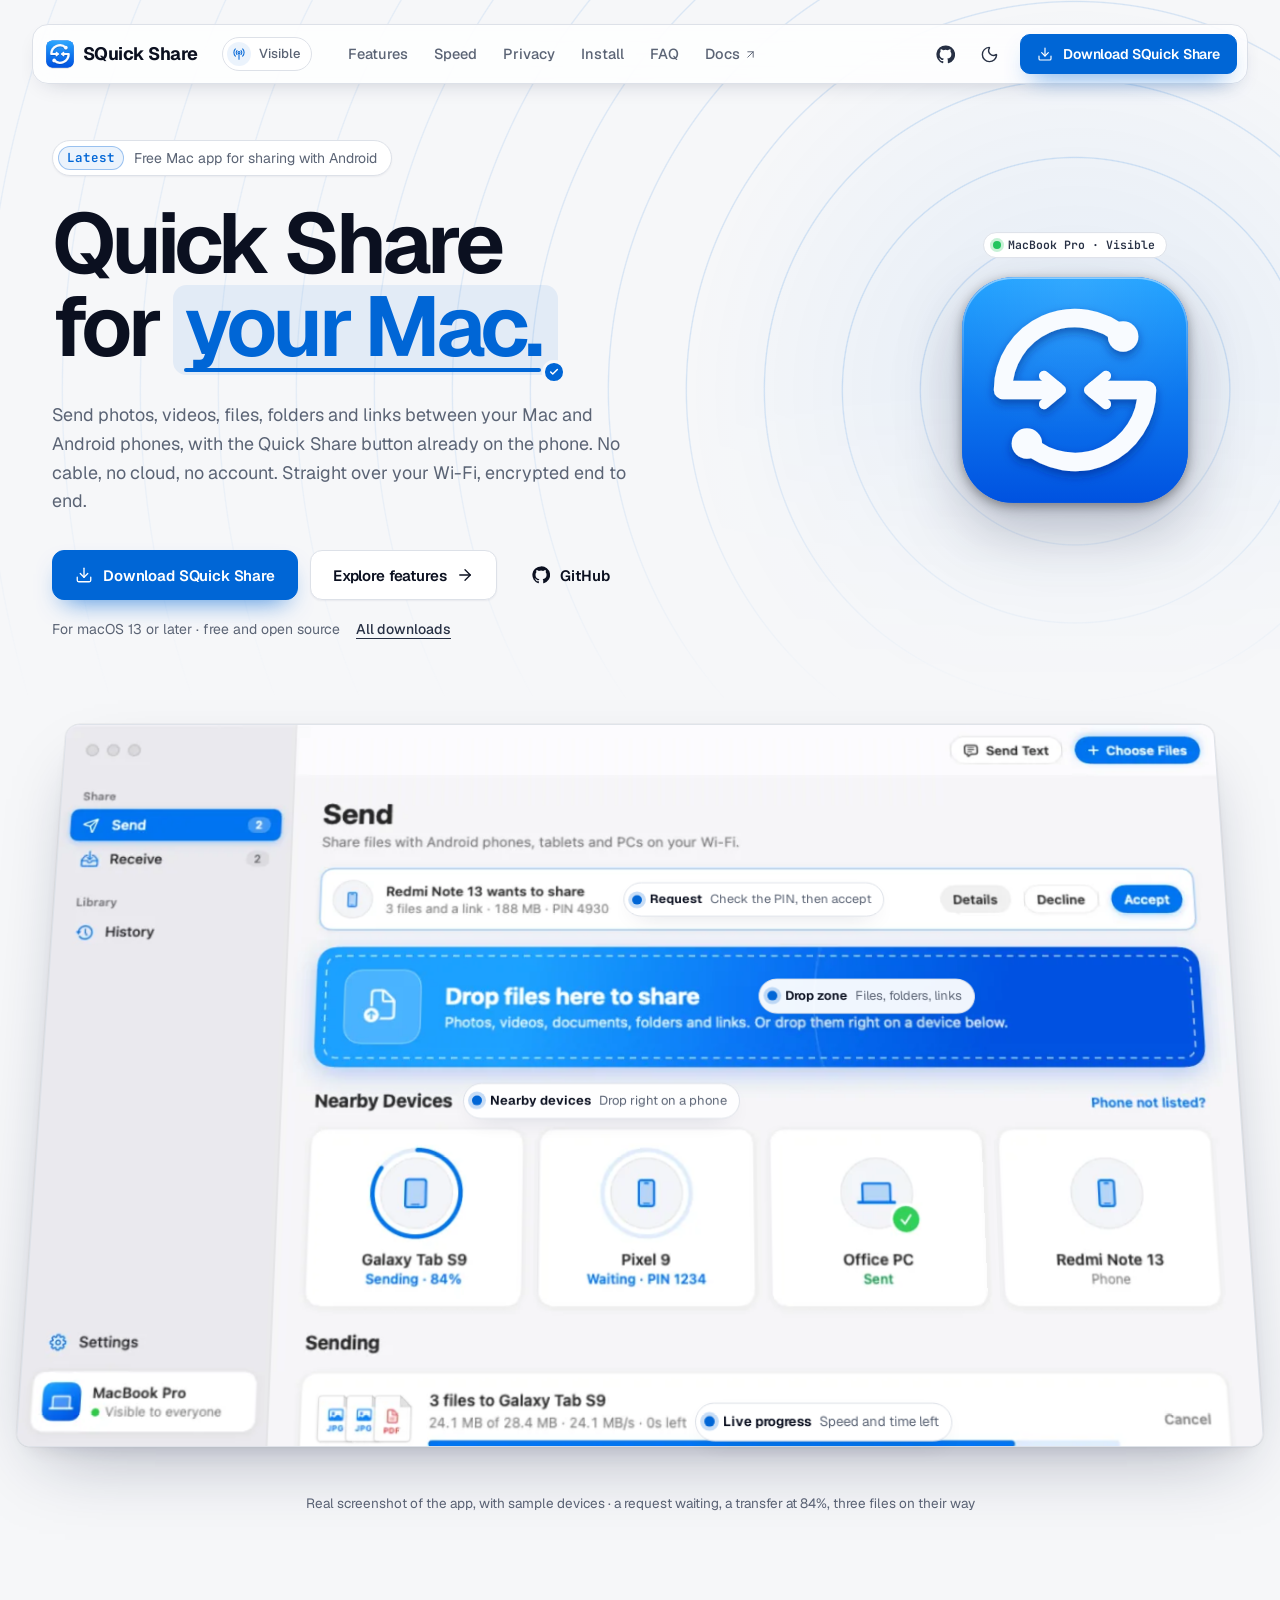
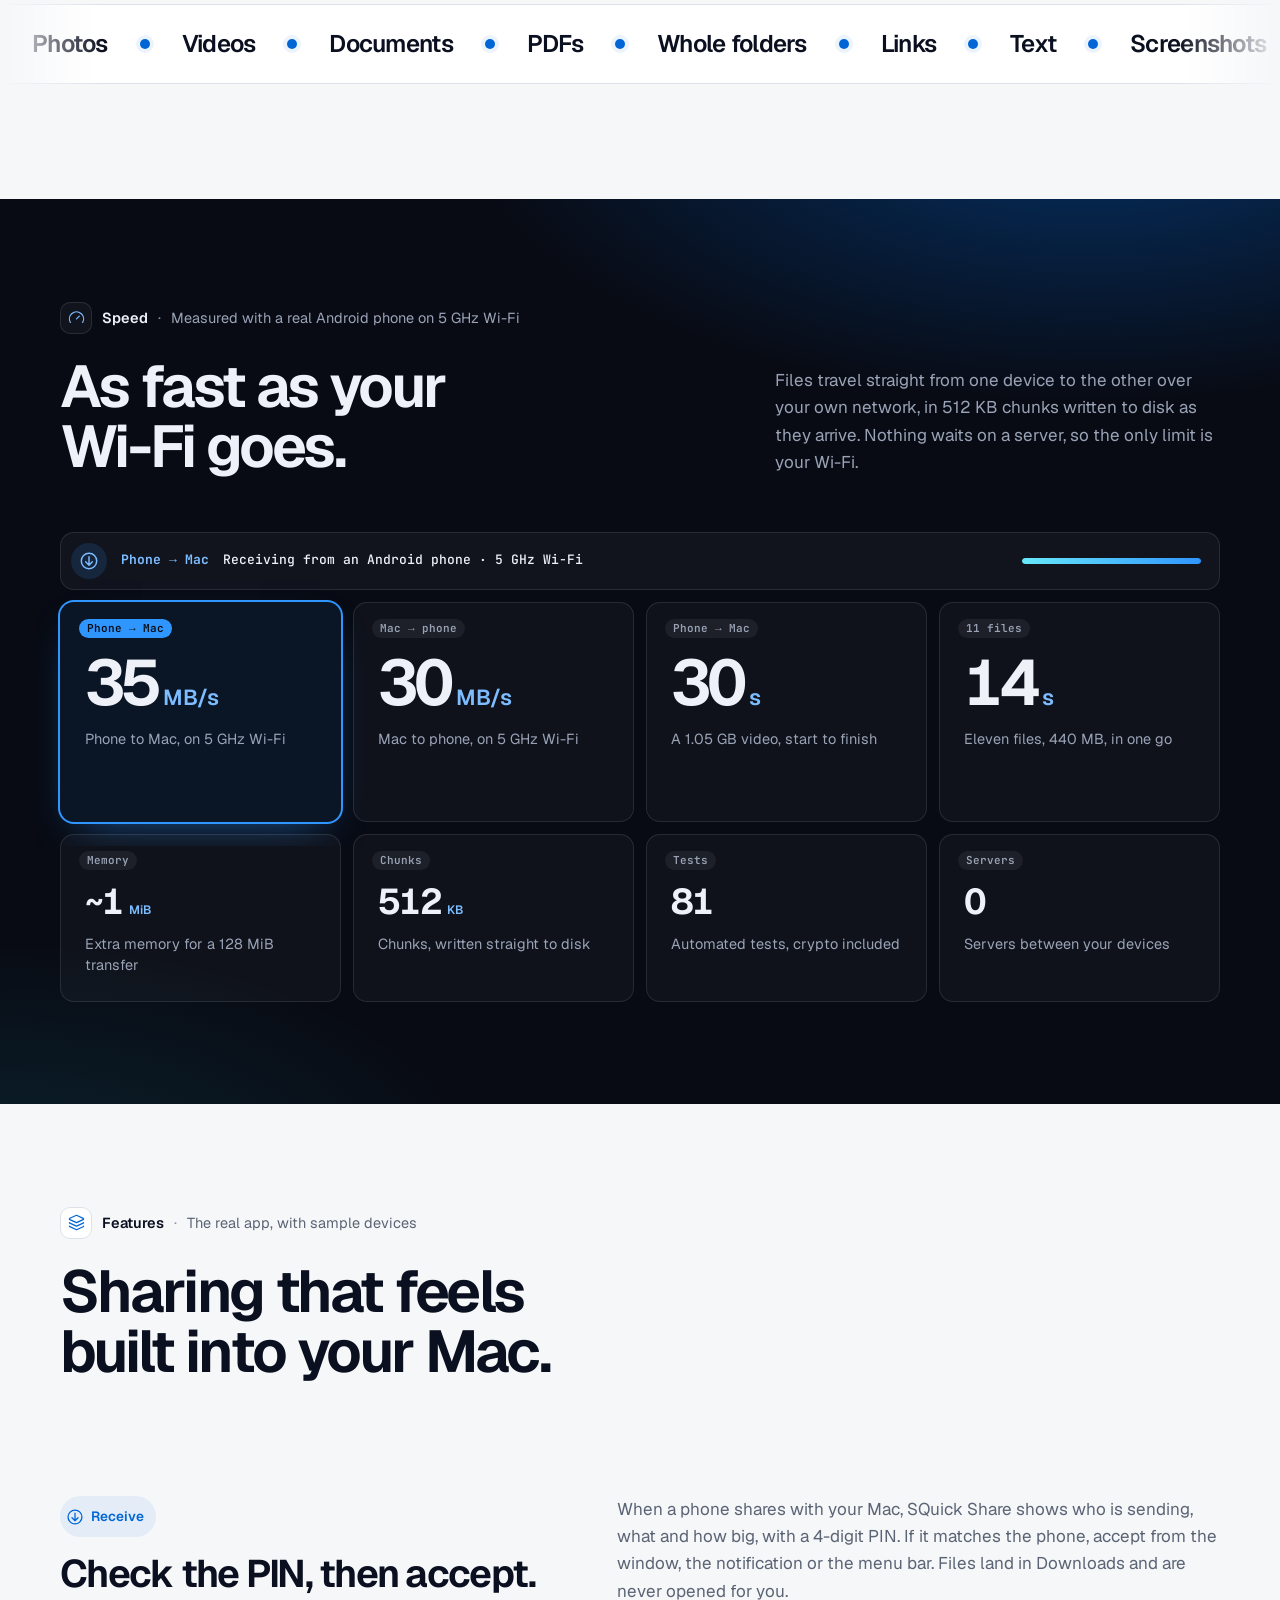
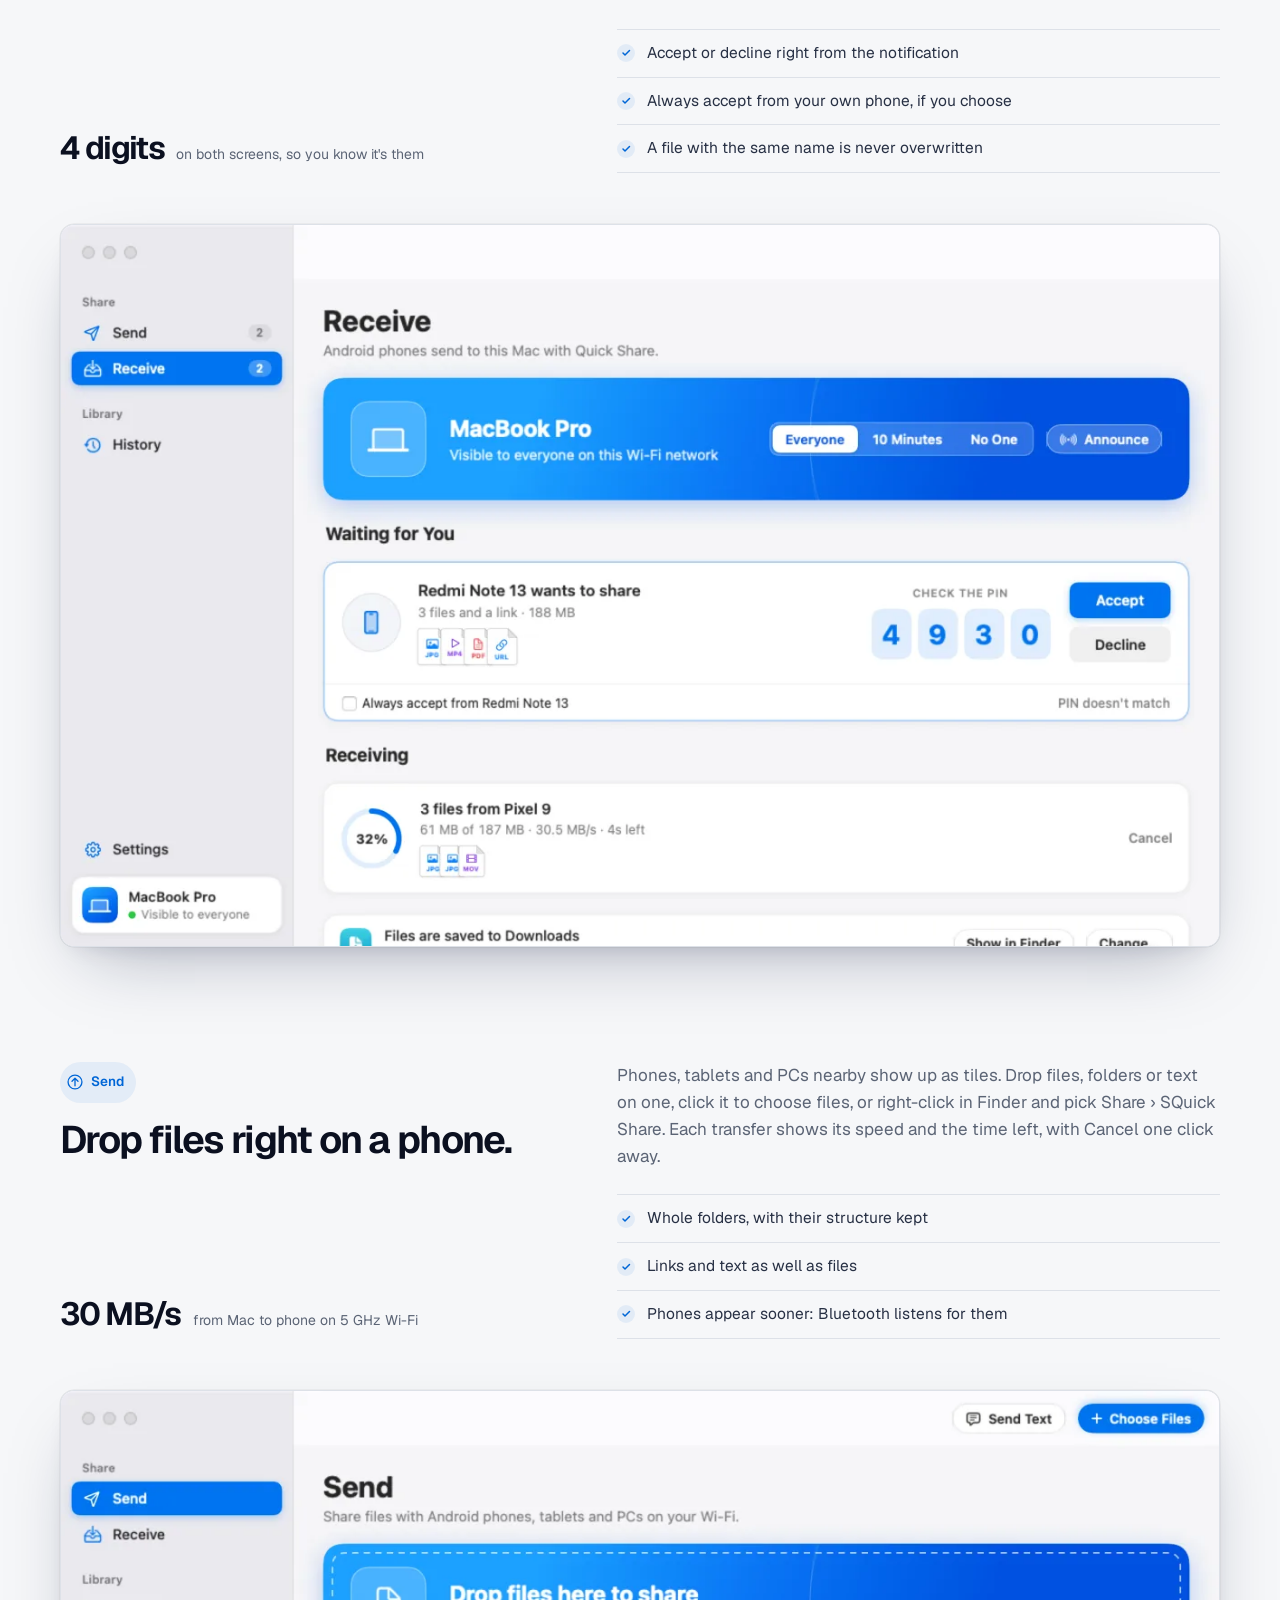
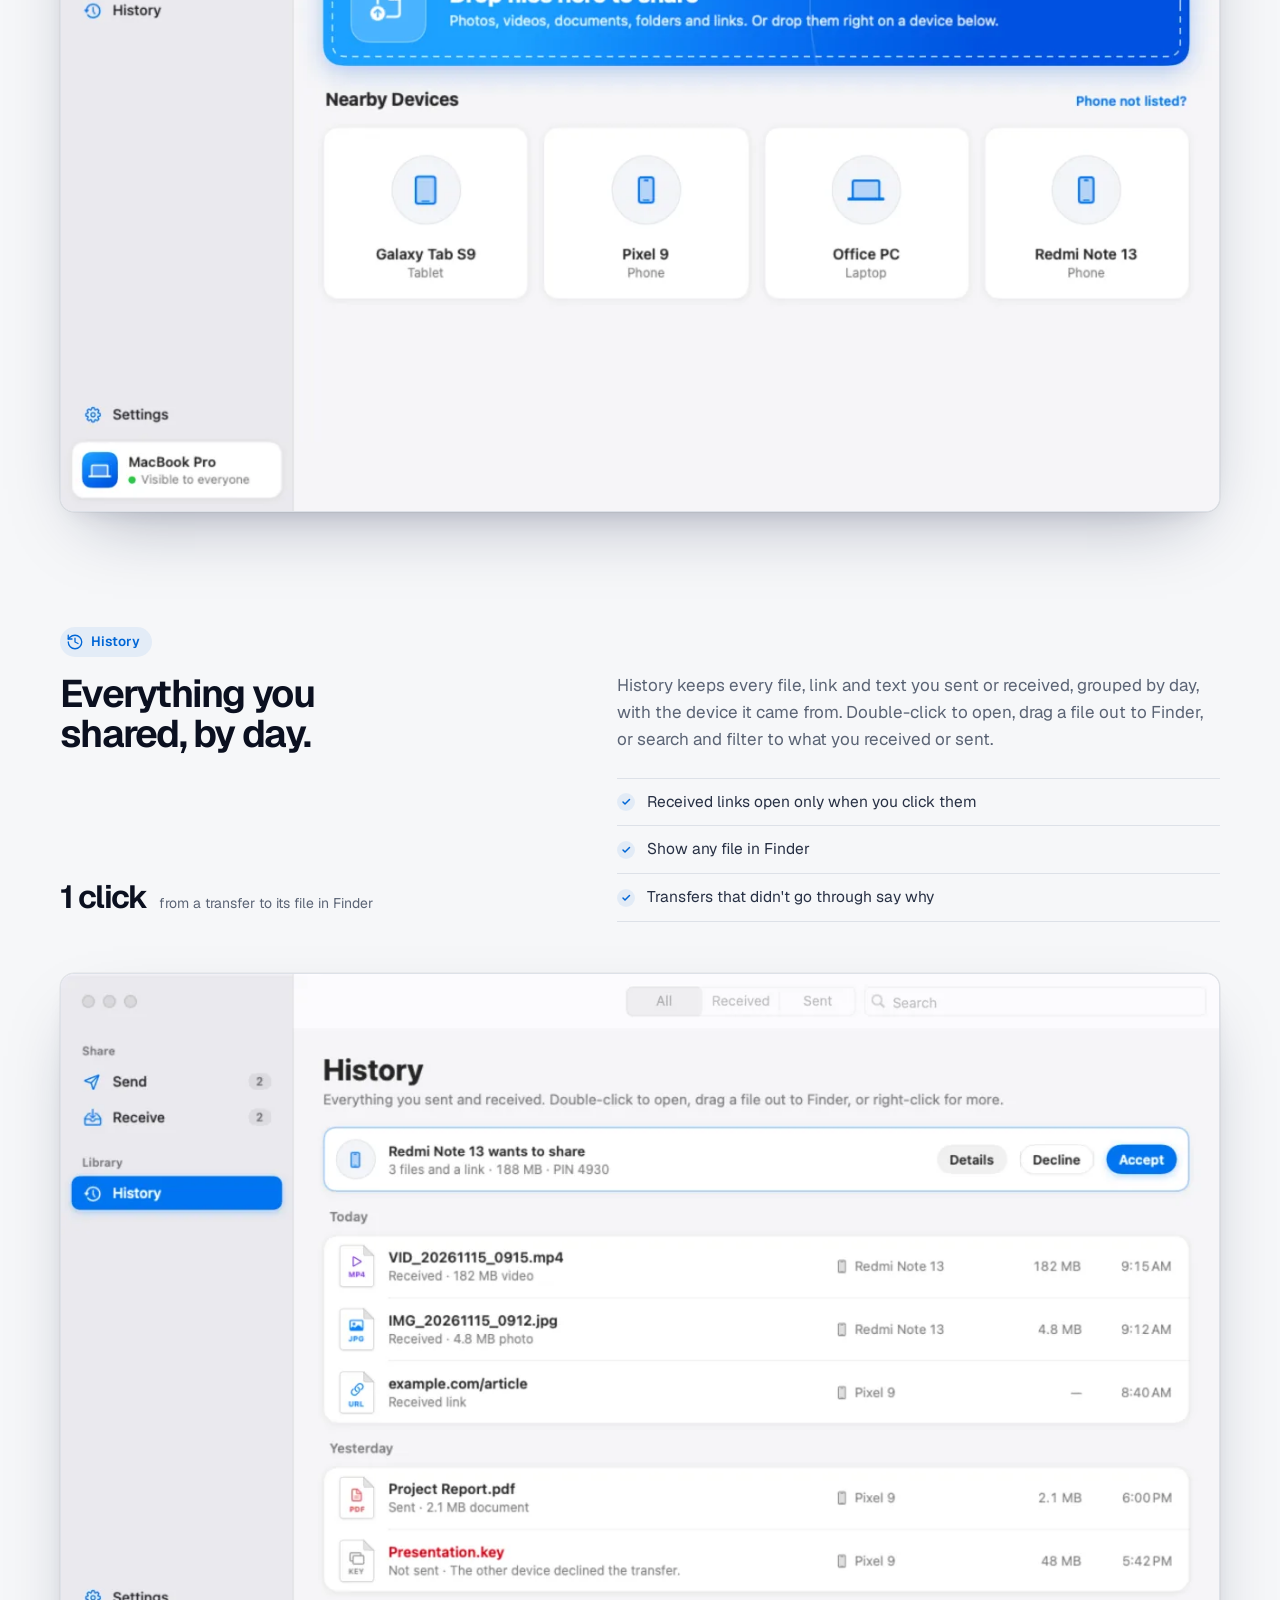
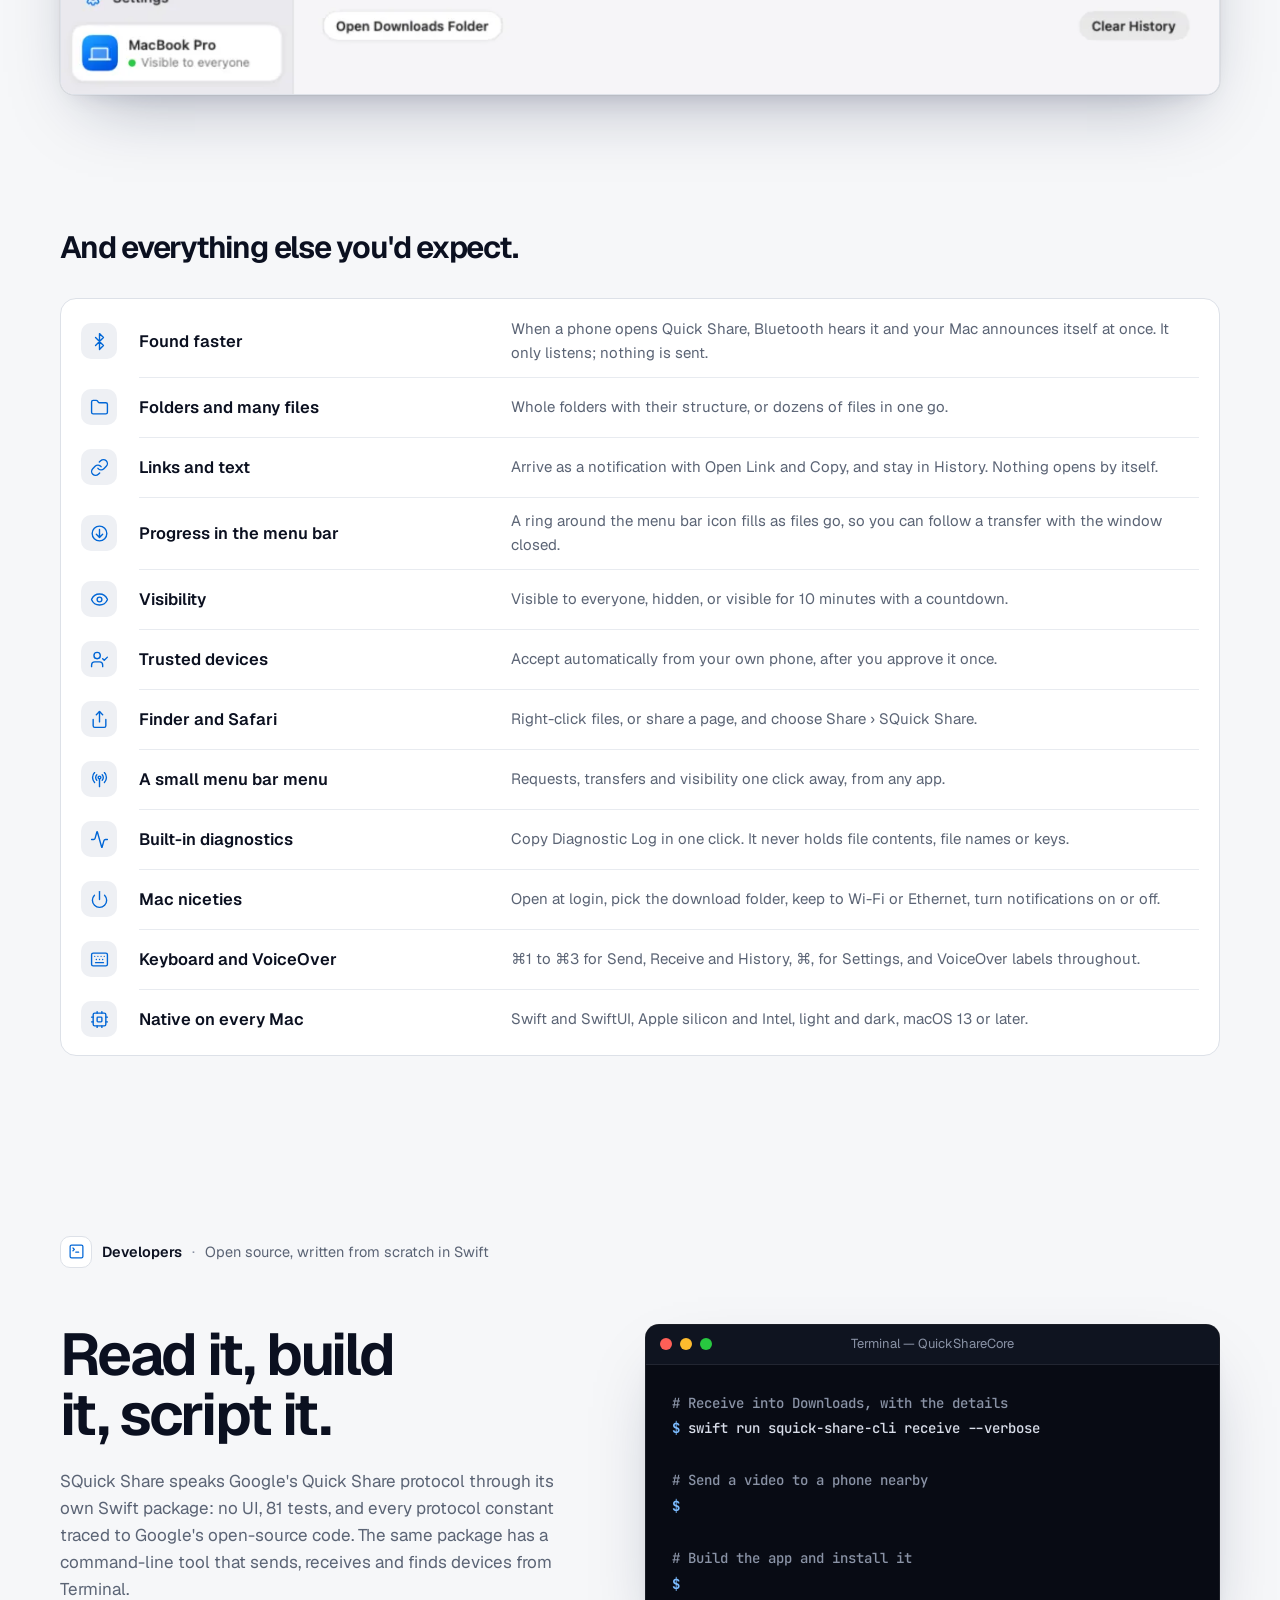
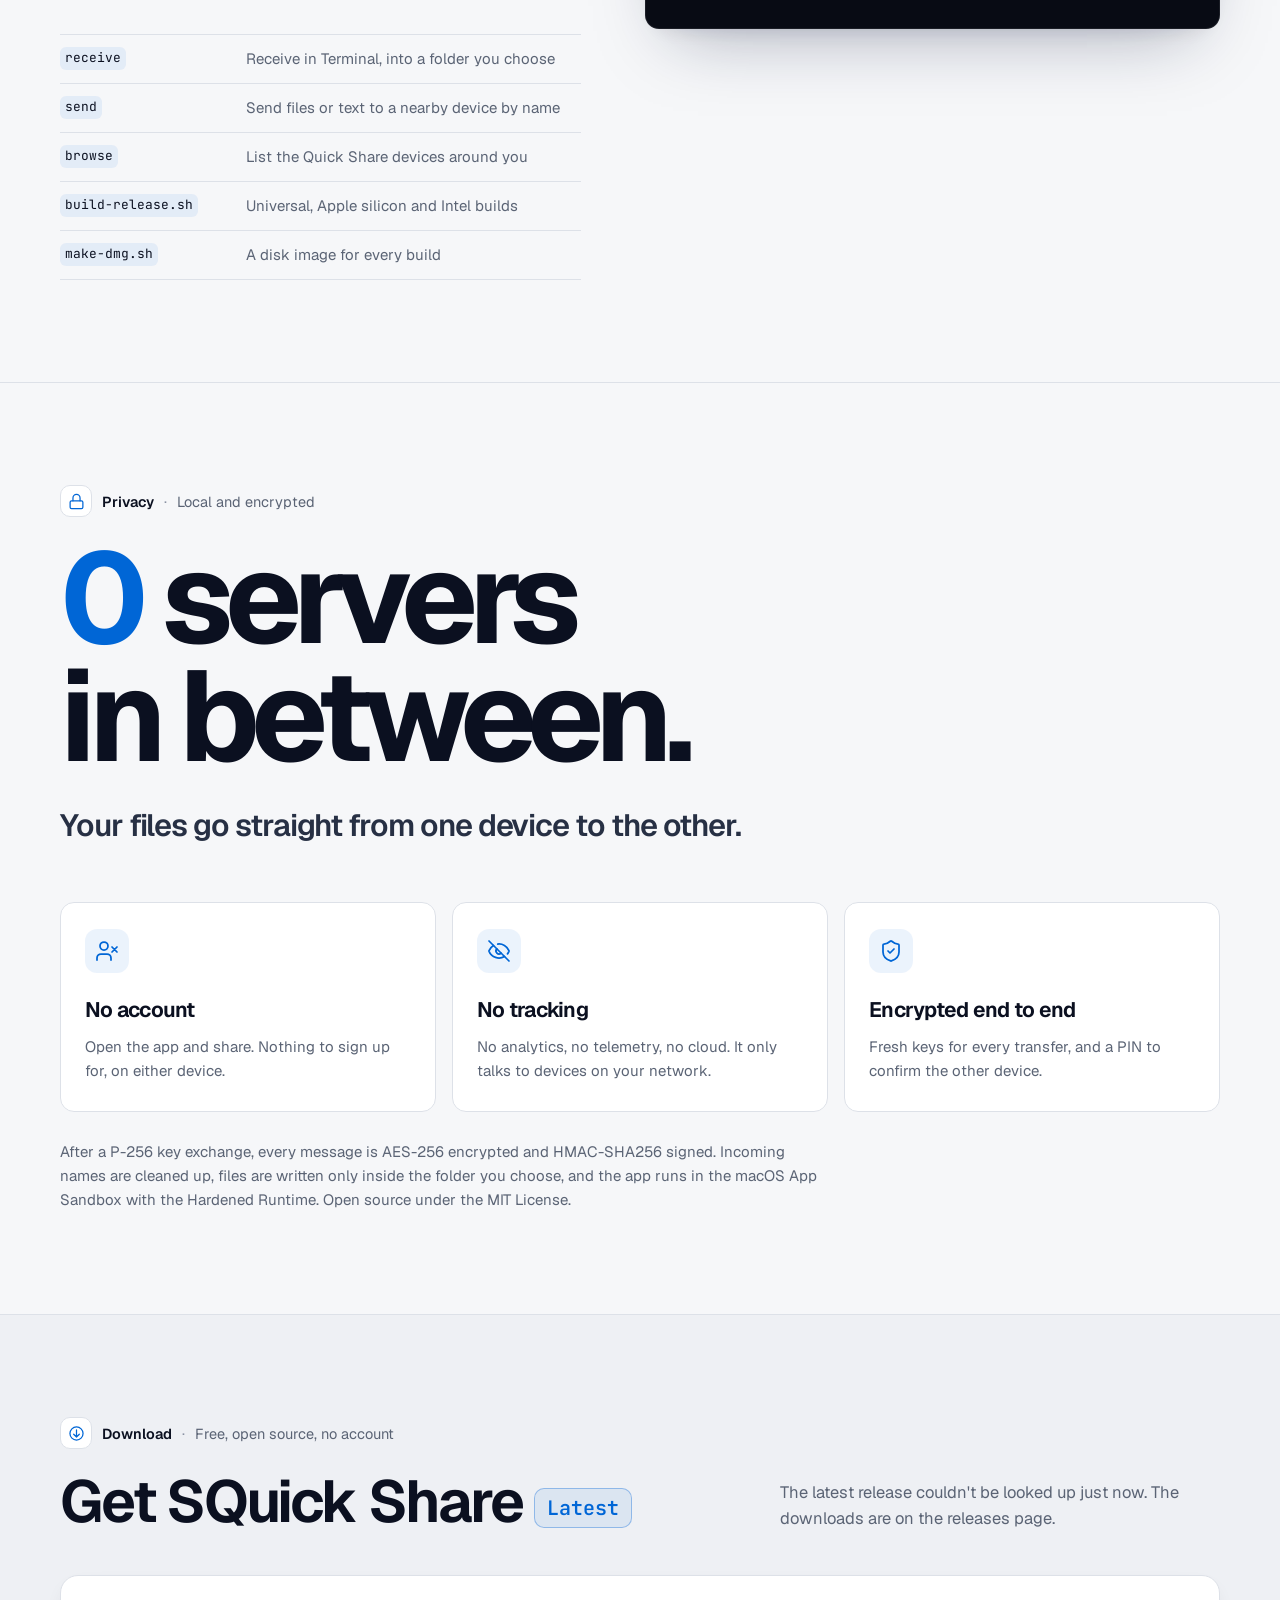
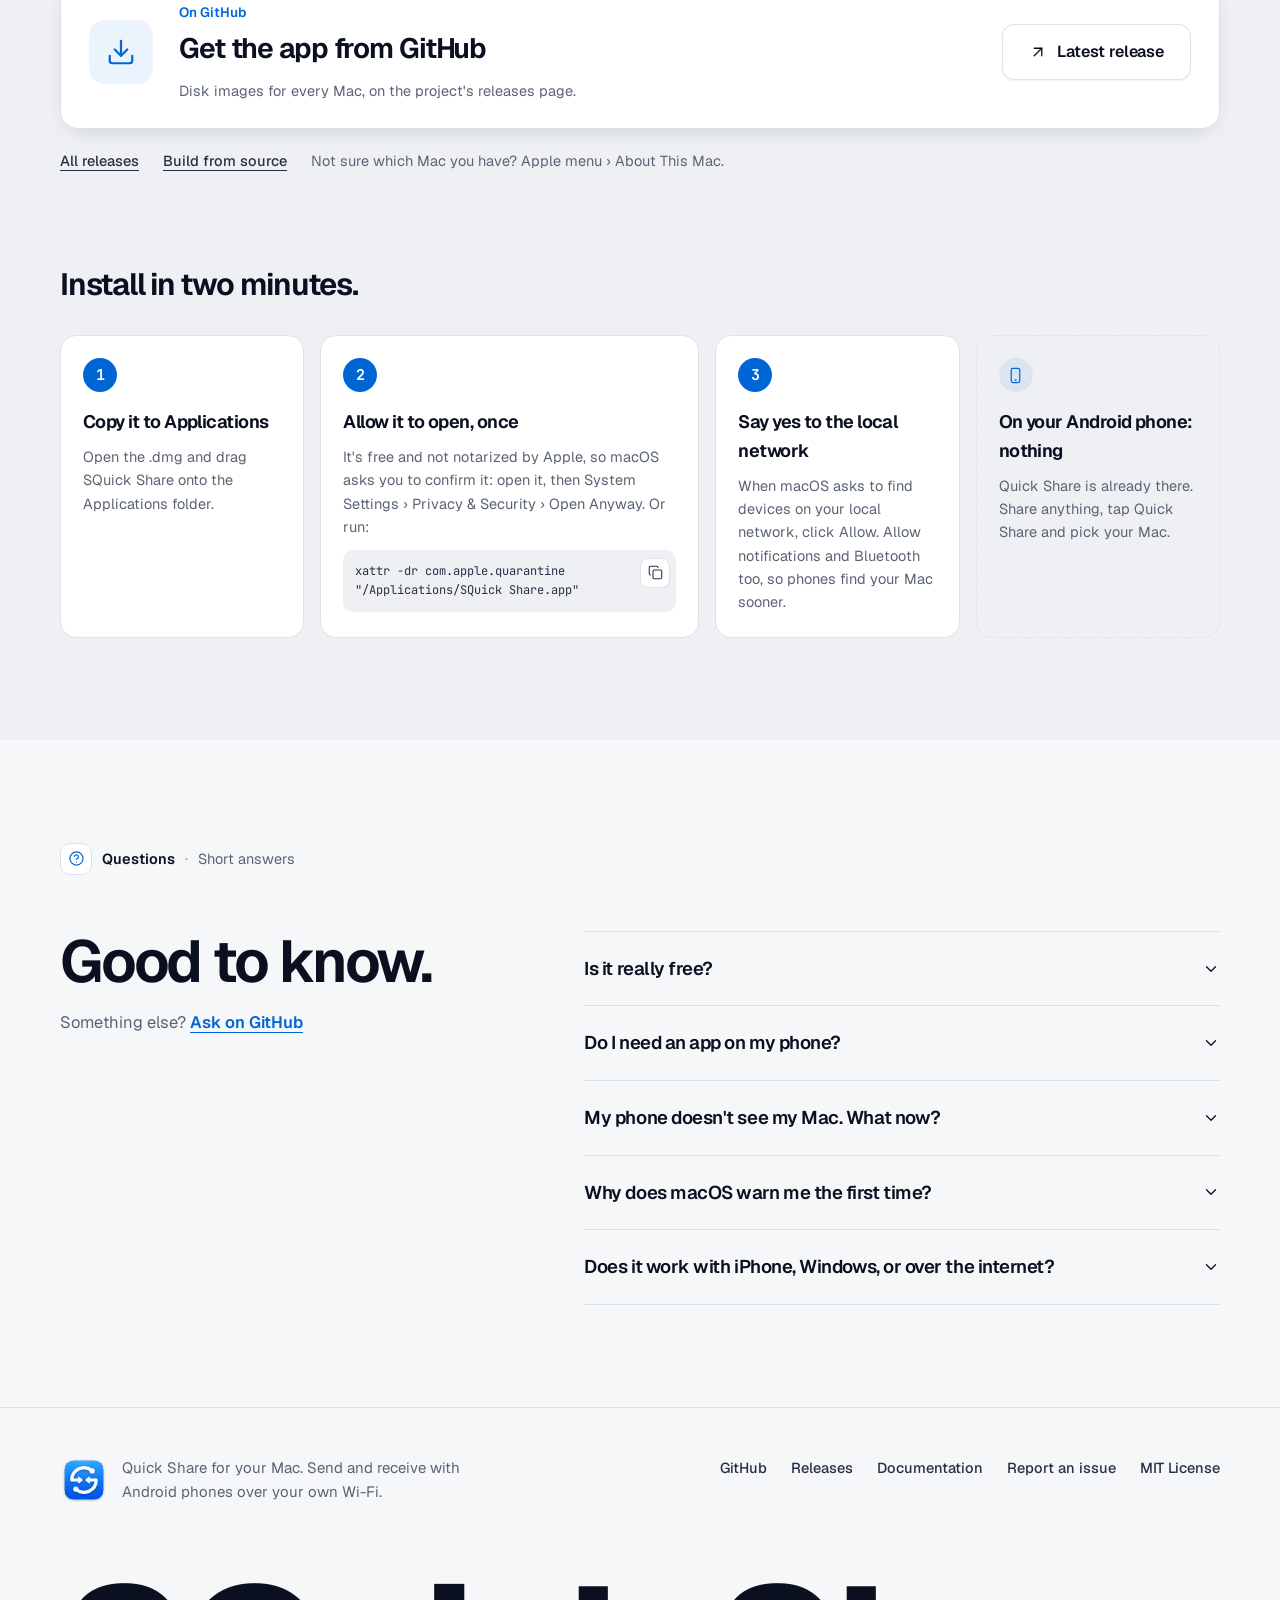
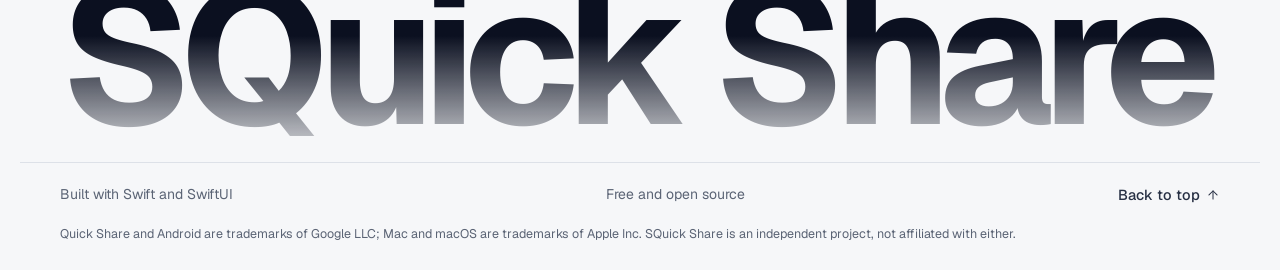
==== website/index.html @ f130074f "Website: the page, its design and motion One page, top to bottom: hero, showcase, ticker, speed, fea" ====
<!doctype html>
<html lang="en">
  <head>
    <meta charset="utf-8" />
    <meta name="viewport" content="width=device-width, initial-scale=1" />
    <title>SQuick Share — Quick Share for your Mac</title>
    <meta
      name="description"
      content="SQuick Share is a free, native Mac app that sends and receives photos, videos, files, folders and links with Android phones using Quick Share. No cable, no cloud, no account: straight over your Wi-Fi, encrypted end to end."
    />
    <meta name="theme-color" content="#f6f7f9" media="(prefers-color-scheme: light)" />
    <meta name="theme-color" content="#090c13" media="(prefers-color-scheme: dark)" />
    <link rel="canonical" href="https://mukesh-devs.github.io/squick-share/" />

    <meta property="og:type" content="website" />
    <meta property="og:site_name" content="SQuick Share" />
    <meta property="og:title" content="SQuick Share — Quick Share for your Mac" />
    <meta
      property="og:description"
      content="AirDrop-style sharing between your Mac and Android phones. Free, open source, encrypted end to end, and nothing to install on the phone."
    />
    <meta property="og:url" content="https://mukesh-devs.github.io/squick-share/" />
    <meta property="og:image" content="https://mukesh-devs.github.io/squick-share/assets/og.png" />
    <meta property="og:image:width" content="1200" />
    <meta property="og:image:height" content="630" />
    <meta
      property="og:image:alt"
      content="SQuick Share: Quick Share for your Mac. The app's window with nearby Android devices and a transfer in progress."
    />
    <meta name="twitter:card" content="summary_large_image" />
    <meta name="twitter:title" content="SQuick Share — Quick Share for your Mac" />
    <meta
      name="twitter:description"
      content="AirDrop-style sharing between your Mac and Android phones. Free, open source, encrypted end to end."
    />
    <meta name="twitter:image" content="https://mukesh-devs.github.io/squick-share/assets/og.png" />

    <link rel="icon" href="assets/favicon.svg" type="image/svg+xml" />
    <link rel="icon" href="assets/favicon-32.png" sizes="32x32" type="image/png" />
    <link rel="apple-touch-icon" href="assets/apple-touch-icon.png" />
    <link rel="manifest" href="site.webmanifest" />

    <link
      rel="preload"
      href="assets/fonts/geist-latin.woff2"
      as="font"
      type="font/woff2"
      crossorigin
    />
    <link rel="preconnect" href="https://api.github.com" crossorigin />
    <link rel="stylesheet" href="css/site.css" />

    <script type="application/ld+json">
      {
        "@context": "https://schema.org",
        "@type": "SoftwareApplication",
        "name": "SQuick Share",
        "applicationCategory": "UtilitiesApplication",
        "operatingSystem": "macOS 13 or later",
        "description": "A native Mac app that sends and receives files, folders and links with Android phones using Quick Share. Local, encrypted end to end, no account.",
        "url": "https://mukesh-devs.github.io/squick-share/",
        "downloadUrl": "https://github.com/Mukesh-devs/squick-share/releases/latest",
        "license": "https://github.com/Mukesh-devs/squick-share/blob/main/LICENSE",
        "image": "https://mukesh-devs.github.io/squick-share/assets/og.png",
        "offers": { "@type": "Offer", "price": "0", "priceCurrency": "USD" }
      }
    </script>
    <script>
      // Before the first paint: the theme (chosen here, else the system's),
      // and animations start hidden only when scripts run.
      (function () {
        var d = document.documentElement;
        d.classList.add("js");
        var t = null;
        try {
          t = localStorage.getItem("squick-share.site.theme");
        } catch (e) {}
        if (t !== "light" && t !== "dark")
          t = matchMedia("(prefers-color-scheme: dark)").matches ? "dark" : "light";
        d.dataset.theme = t;
      })();
    </script>
  </head>

  <body>
    <a class="skip" href="#main">Skip to content</a>

    <svg class="sprite" aria-hidden="true" focusable="false">
      <symbol id="i-github" viewBox="0 0 24 24">
        <path
          fill="currentColor"
          d="M12 .5a11.5 11.5 0 0 0-3.64 22.41c.58.1.79-.25.79-.56v-2c-3.2.7-3.88-1.36-3.88-1.36-.52-1.33-1.28-1.69-1.28-1.69-1.05-.71.08-.7.08-.7 1.16.08 1.77 1.19 1.77 1.19 1.03 1.77 2.7 1.26 3.36.96.1-.75.4-1.26.73-1.55-2.55-.29-5.24-1.28-5.24-5.69 0-1.26.45-2.29 1.19-3.09-.12-.3-.52-1.47.11-3.06 0 0 .97-.31 3.18 1.18a11 11 0 0 1 5.78 0c2.2-1.49 3.17-1.18 3.17-1.18.63 1.59.23 2.76.11 3.06.74.8 1.19 1.83 1.19 3.09 0 4.42-2.7 5.4-5.26 5.68.41.36.78 1.06.78 2.14v3.17c0 .31.21.67.8.56A11.5 11.5 0 0 0 12 .5Z"
        />
      </symbol>
      <symbol id="i-apple" viewBox="0 0 24 24">
        <path
          fill="currentColor"
          d="M16.37 12.73c-.02-2.28 1.86-3.38 1.95-3.43-1.06-1.55-2.71-1.77-3.3-1.79-1.4-.14-2.74.83-3.45.83-.71 0-1.81-.81-2.97-.79-1.53.02-2.94.89-3.73 2.26-1.59 2.76-.41 6.85 1.14 9.09.76 1.1 1.66 2.33 2.85 2.29 1.14-.05 1.57-.74 2.95-.74 1.38 0 1.77.74 2.97.71 1.23-.02 2.01-1.12 2.76-2.22.87-1.27 1.23-2.5 1.25-2.57-.03-.01-2.4-.92-2.42-3.64ZM14.1 6.03c.63-.77 1.06-1.83.94-2.89-.91.04-2.01.61-2.66 1.37-.58.67-1.1 1.76-.96 2.8 1.01.08 2.05-.52 2.68-1.28Z"
        />
      </symbol>
      <symbol
        id="i-download"
        viewBox="0 0 24 24"
        fill="none"
        stroke="currentColor"
        stroke-width="1.75"
        stroke-linecap="round"
        stroke-linejoin="round"
      >
        <path d="M12 15V3" />
        <path d="M21 15v4a2 2 0 0 1-2 2H5a2 2 0 0 1-2-2v-4" />
        <path d="m7 10 5 5 5-5" />
      </symbol>
      <symbol
        id="i-arrow"
        viewBox="0 0 24 24"
        fill="none"
        stroke="currentColor"
        stroke-width="1.75"
        stroke-linecap="round"
        stroke-linejoin="round"
      >
        <path d="M5 12h14" />
        <path d="m12 5 7 7-7 7" />
      </symbol>
      <symbol
        id="i-down"
        viewBox="0 0 24 24"
        fill="none"
        stroke="currentColor"
        stroke-width="1.75"
        stroke-linecap="round"
        stroke-linejoin="round"
      >
        <path d="m6 9 6 6 6-6" />
      </symbol>
      <symbol
        id="i-out"
        viewBox="0 0 24 24"
        fill="none"
        stroke="currentColor"
        stroke-width="1.75"
        stroke-linecap="round"
        stroke-linejoin="round"
      >
        <path d="M7 7h10v10" />
        <path d="M7 17 17 7" />
      </symbol>
      <symbol
        id="i-check"
        viewBox="0 0 24 24"
        fill="none"
        stroke="currentColor"
        stroke-width="2.25"
        stroke-linecap="round"
        stroke-linejoin="round"
      >
        <path d="M20 6 9 17l-5-5" />
      </symbol>
      <symbol
        id="i-sun"
        viewBox="0 0 24 24"
        fill="none"
        stroke="currentColor"
        stroke-width="1.75"
        stroke-linecap="round"
        stroke-linejoin="round"
      >
        <circle cx="12" cy="12" r="4" />
        <path d="M12 2v2M12 20v2m-7.07-17.07 1.41 1.41m11.32 11.32 1.41 1.41M2 12h2m16 0h2M6.34 17.66l-1.41 1.41M19.07 4.93l-1.41 1.41" />
      </symbol>
      <symbol
        id="i-moon"
        viewBox="0 0 24 24"
        fill="none"
        stroke="currentColor"
        stroke-width="1.75"
        stroke-linecap="round"
        stroke-linejoin="round"
      >
        <path
          d="M20.985 12.486a9 9 0 1 1-9.473-9.472c.405-.022.617.46.402.803a6 6 0 0 0 8.268 8.268c.344-.215.825-.004.803.401"
        />
      </symbol>
      <symbol
        id="i-menu"
        viewBox="0 0 24 24"
        fill="none"
        stroke="currentColor"
        stroke-width="1.75"
        stroke-linecap="round"
      >
        <path d="M4 6h16M4 12h16M4 18h16" />
      </symbol>
      <symbol
        id="i-close"
        viewBox="0 0 24 24"
        fill="none"
        stroke="currentColor"
        stroke-width="1.75"
        stroke-linecap="round"
      >
        <path d="M18 6 6 18M6 6l12 12" />
      </symbol>
      <!-- The menu bar icon's states, as section glyphs. -->
      <symbol
        id="i-antenna"
        viewBox="0 0 24 24"
        fill="none"
        stroke="currentColor"
        stroke-width="1.75"
        stroke-linecap="round"
        stroke-linejoin="round"
      >
        <circle cx="12" cy="9.5" r="1.75" />
        <path d="M12 11.5V21" />
        <path d="M8.6 6.1a4.8 4.8 0 0 0 0 6.8M15.4 6.1a4.8 4.8 0 0 1 0 6.8" />
        <path d="M5.8 3.3a8.8 8.8 0 0 0 0 12.4M18.2 3.3a8.8 8.8 0 0 1 0 12.4" />
      </symbol>
      <symbol
        id="i-recv"
        viewBox="0 0 24 24"
        fill="none"
        stroke="currentColor"
        stroke-width="1.75"
        stroke-linecap="round"
        stroke-linejoin="round"
      >
        <circle cx="12" cy="12" r="9.25" />
        <path d="M12 7v10M8 13l4 4 4-4" />
      </symbol>
      <symbol
        id="i-sendc"
        viewBox="0 0 24 24"
        fill="none"
        stroke="currentColor"
        stroke-width="1.75"
        stroke-linecap="round"
        stroke-linejoin="round"
      >
        <circle cx="12" cy="12" r="9.25" />
        <path d="M12 17V7M8 11l4-4 4 4" />
      </symbol>
      <symbol
        id="i-gauge"
        viewBox="0 0 24 24"
        fill="none"
        stroke="currentColor"
        stroke-width="1.75"
        stroke-linecap="round"
        stroke-linejoin="round"
      >
        <path d="m12 14 4-4" />
        <path d="M3.34 19a10 10 0 1 1 17.32 0" />
      </symbol>
      <symbol
        id="i-layers"
        viewBox="0 0 24 24"
        fill="none"
        stroke="currentColor"
        stroke-width="1.75"
        stroke-linecap="round"
        stroke-linejoin="round"
      >
        <path
          d="M12.83 2.18a2 2 0 0 0-1.66 0L2.6 6.08a1 1 0 0 0 0 1.83l8.58 3.91a2 2 0 0 0 1.66 0l8.58-3.9a1 1 0 0 0 0-1.83z"
        />
        <path d="M2 12a1 1 0 0 0 .58.91l8.6 3.91a2 2 0 0 0 1.65 0l8.58-3.9A1 1 0 0 0 22 12" />
        <path d="M2 17a1 1 0 0 0 .58.91l8.6 3.91a2 2 0 0 0 1.65 0l8.58-3.9A1 1 0 0 0 22 17" />
      </symbol>
      <symbol
        id="i-terminal"
        viewBox="0 0 24 24"
        fill="none"
        stroke="currentColor"
        stroke-width="1.75"
        stroke-linecap="round"
        stroke-linejoin="round"
      >
        <path d="m7 11 2-2-2-2" />
        <path d="M11 13h4" />
        <rect width="18" height="18" x="3" y="3" rx="2" />
      </symbol>
      <symbol
        id="i-lock"
        viewBox="0 0 24 24"
        fill="none"
        stroke="currentColor"
        stroke-width="1.75"
        stroke-linecap="round"
        stroke-linejoin="round"
      >
        <rect width="18" height="11" x="3" y="11" rx="2" />
        <path d="M7 11V7a5 5 0 0 1 10 0v4" />
      </symbol>
      <symbol
        id="i-help"
        viewBox="0 0 24 24"
        fill="none"
        stroke="currentColor"
        stroke-width="1.75"
        stroke-linecap="round"
        stroke-linejoin="round"
      >
        <circle cx="12" cy="12" r="9.25" />
        <path d="M9.1 9a3 3 0 0 1 5.82 1c0 2-3 3-3 3" />
        <path d="M12 17h.01" />
      </symbol>
      <symbol
        id="i-phone"
        viewBox="0 0 24 24"
        fill="none"
        stroke="currentColor"
        stroke-width="1.75"
        stroke-linecap="round"
        stroke-linejoin="round"
      >
        <rect width="12" height="20" x="6" y="2" rx="2.5" />
        <path d="M11 18.5h2" />
      </symbol>
      <symbol
        id="i-shield"
        viewBox="0 0 24 24"
        fill="none"
        stroke="currentColor"
        stroke-width="1.75"
        stroke-linecap="round"
        stroke-linejoin="round"
      >
        <path
          d="M20 13c0 5-3.5 7.5-7.66 8.95a1 1 0 0 1-.67-.01C7.5 20.5 4 18 4 13V6a1 1 0 0 1 1-1c2 0 4.5-1.2 6.24-2.72a1.17 1.17 0 0 1 1.52 0C14.51 3.81 17 5 19 5a1 1 0 0 1 1 1z"
        />
        <path d="m9 12 2 2 4-4" />
      </symbol>
      <symbol
        id="i-eye"
        viewBox="0 0 24 24"
        fill="none"
        stroke="currentColor"
        stroke-width="1.75"
        stroke-linecap="round"
        stroke-linejoin="round"
      >
        <path
          d="M2.06 12.35a1 1 0 0 1 0-.7 10.75 10.75 0 0 1 19.88 0 1 1 0 0 1 0 .7 10.75 10.75 0 0 1-19.88 0"
        />
        <circle cx="12" cy="12" r="3" />
      </symbol>
      <symbol
        id="i-eye-off"
        viewBox="0 0 24 24"
        fill="none"
        stroke="currentColor"
        stroke-width="1.75"
        stroke-linecap="round"
        stroke-linejoin="round"
      >
        <path
          d="M10.73 5.08a10.74 10.74 0 0 1 11.2 6.57 1 1 0 0 1 0 .7 10.75 10.75 0 0 1-1.44 2.49"
        />
        <path d="M14.08 14.16a3 3 0 0 1-4.24-4.24" />
        <path d="M17.48 17.5a10.75 10.75 0 0 1-15.42-5.15 1 1 0 0 1 0-.7 10.75 10.75 0 0 1 4.45-5.14" />
        <path d="m2 2 20 20" />
      </symbol>
      <symbol
        id="i-user-x"
        viewBox="0 0 24 24"
        fill="none"
        stroke="currentColor"
        stroke-width="1.75"
        stroke-linecap="round"
        stroke-linejoin="round"
      >
        <path d="M16 21v-2a4 4 0 0 0-4-4H6a4 4 0 0 0-4 4v2" />
        <circle cx="9" cy="7" r="4" />
        <path d="m17 8 5 5M22 8l-5 5" />
      </symbol>
      <symbol
        id="i-user-check"
        viewBox="0 0 24 24"
        fill="none"
        stroke="currentColor"
        stroke-width="1.75"
        stroke-linecap="round"
        stroke-linejoin="round"
      >
        <path d="M16 21v-2a4 4 0 0 0-4-4H6a4 4 0 0 0-4 4v2" />
        <circle cx="9" cy="7" r="4" />
        <path d="m16 11 2 2 4-4" />
      </symbol>
      <symbol
        id="i-bluetooth"
        viewBox="0 0 24 24"
        fill="none"
        stroke="currentColor"
        stroke-width="1.75"
        stroke-linecap="round"
        stroke-linejoin="round"
      >
        <path d="m7 7 10 10-5 5V2l5 5L7 17" />
      </symbol>
      <symbol
        id="i-folder"
        viewBox="0 0 24 24"
        fill="none"
        stroke="currentColor"
        stroke-width="1.75"
        stroke-linecap="round"
        stroke-linejoin="round"
      >
        <path
          d="M20 20a2 2 0 0 0 2-2V8a2 2 0 0 0-2-2h-7.9a2 2 0 0 1-1.69-.9L9.6 3.9A2 2 0 0 0 7.93 3H4a2 2 0 0 0-2 2v13a2 2 0 0 0 2 2Z"
        />
      </symbol>
      <symbol
        id="i-link"
        viewBox="0 0 24 24"
        fill="none"
        stroke="currentColor"
        stroke-width="1.75"
        stroke-linecap="round"
        stroke-linejoin="round"
      >
        <path d="M10 13a5 5 0 0 0 7.54.54l3-3a5 5 0 0 0-7.07-7.07l-1.72 1.71" />
        <path d="M14 11a5 5 0 0 0-7.54-.54l-3 3a5 5 0 0 0 7.07 7.07l1.71-1.71" />
      </symbol>
      <symbol
        id="i-share"
        viewBox="0 0 24 24"
        fill="none"
        stroke="currentColor"
        stroke-width="1.75"
        stroke-linecap="round"
        stroke-linejoin="round"
      >
        <path d="M4 12v8a2 2 0 0 0 2 2h12a2 2 0 0 0 2-2v-8" />
        <path d="m16 6-4-4-4 4" />
        <path d="M12 2v13" />
      </symbol>
      <symbol
        id="i-history"
        viewBox="0 0 24 24"
        fill="none"
        stroke="currentColor"
        stroke-width="1.75"
        stroke-linecap="round"
        stroke-linejoin="round"
      >
        <path d="M3 12a9 9 0 1 0 9-9 9.75 9.75 0 0 0-6.74 2.74L3 8" />
        <path d="M3 3v5h5" />
        <path d="M12 7v5l4 2" />
      </symbol>
      <symbol
        id="i-activity"
        viewBox="0 0 24 24"
        fill="none"
        stroke="currentColor"
        stroke-width="1.75"
        stroke-linecap="round"
        stroke-linejoin="round"
      >
        <path
          d="M22 12h-2.48a2 2 0 0 0-1.93 1.46l-2.35 8.36a.25.25 0 0 1-.48 0L9.24 2.18a.25.25 0 0 0-.48 0l-2.35 8.36A2 2 0 0 1 4.49 12H2"
        />
      </symbol>
      <symbol
        id="i-power"
        viewBox="0 0 24 24"
        fill="none"
        stroke="currentColor"
        stroke-width="1.75"
        stroke-linecap="round"
        stroke-linejoin="round"
      >
        <path d="M12 2v10" />
        <path d="M18.4 6.6a9 9 0 1 1-12.77.04" />
      </symbol>
      <symbol
        id="i-keyboard"
        viewBox="0 0 24 24"
        fill="none"
        stroke="currentColor"
        stroke-width="1.75"
        stroke-linecap="round"
        stroke-linejoin="round"
      >
        <path d="M10 8h.01M12 12h.01M14 8h.01M16 12h.01M18 8h.01M6 8h.01M7 16h10M8 12h.01" />
        <rect width="20" height="16" x="2" y="4" rx="2" />
      </symbol>
      <symbol
        id="i-chip"
        viewBox="0 0 24 24"
        fill="none"
        stroke="currentColor"
        stroke-width="1.75"
        stroke-linecap="round"
        stroke-linejoin="round"
      >
        <rect width="16" height="16" x="4" y="4" rx="2" />
        <rect width="6" height="6" x="9" y="9" rx="1" />
        <path d="M15 2v2M15 20v2M2 15h2M2 9h2M20 15h2M20 9h2M9 2v2M9 20v2" />
      </symbol>
      <symbol
        id="i-copy"
        viewBox="0 0 24 24"
        fill="none"
        stroke="currentColor"
        stroke-width="1.75"
        stroke-linecap="round"
        stroke-linejoin="round"
      >
        <rect width="14" height="14" x="8" y="8" rx="2" />
        <path d="M4 16c-1.1 0-2-.9-2-2V4c0-1.1.9-2 2-2h10c1.1 0 2 .9 2 2" />
      </symbol>
      <symbol
        id="i-pin"
        viewBox="0 0 24 24"
        fill="none"
        stroke="currentColor"
        stroke-width="1.75"
        stroke-linecap="round"
        stroke-linejoin="round"
      >
        <rect width="20" height="12" x="2" y="6" rx="2" />
        <path d="M7 12h.01M12 12h.01M17 12h.01" />
      </symbol>
    </svg>

    <!-- The sections as a sidebar, like the app's (wide screens, after the hero). -->
    <aside class="rail" aria-label="Sections" data-rail>
      <a href="#top" data-rail-link
        ><svg aria-hidden="true"><use href="#i-antenna" /></svg><b>SQuick Share</b></a
      >
      <a href="#speed" data-rail-link
        ><svg aria-hidden="true"><use href="#i-gauge" /></svg><b>Speed</b></a
      >
      <a href="#features" data-rail-link
        ><svg aria-hidden="true"><use href="#i-layers" /></svg><b>Features</b></a
      >
      <a href="#developers" data-rail-link
        ><svg aria-hidden="true"><use href="#i-terminal" /></svg><b>Developers</b></a
      >
      <a href="#privacy" data-rail-link
        ><svg aria-hidden="true"><use href="#i-lock" /></svg><b>Privacy</b></a
      >
      <a href="#download" data-rail-link
        ><svg aria-hidden="true"><use href="#i-recv" /></svg><b>Download</b></a
      >
      <a href="#questions" data-rail-link
        ><svg aria-hidden="true"><use href="#i-help" /></svg><b>Questions</b></a
      >
    </aside>

    <header class="nav" data-nav>
      <div class="nav__bar">
        <a class="nav__brand" href="#top" aria-label="SQuick Share, to the top">
          <img src="assets/icon.svg" width="34" height="34" alt="" />
          <span>SQuick Share</span>
        </a>
        <span class="namebox" aria-hidden="true" data-namebox
          ><b data-namebox-ref><svg><use href="#i-antenna" /></svg></b
          ><span data-namebox-name>Visible</span></span
        >
        <nav class="nav__links" id="menu" aria-label="Main" data-menu>
          <a href="#features">Features</a>
          <a href="#speed">Speed</a>
          <a href="#privacy">Privacy</a>
          <a href="#install">Install</a>
          <a href="#questions">FAQ</a>
          <a href="https://github.com/Mukesh-devs/squick-share#readme" rel="noopener"
            >Docs <svg aria-hidden="true"><use href="#i-out" /></svg
          ></a>
        </nav>
        <div class="nav__tools">
          <a
            class="icon-btn"
            href="https://github.com/Mukesh-devs/squick-share"
            rel="noopener"
            aria-label="SQuick Share on GitHub"
            title="SQuick Share on GitHub"
            ><svg aria-hidden="true"><use href="#i-github" /></svg
          ></a>
          <button
            class="icon-btn"
            type="button"
            data-theme-toggle
            aria-label="Switch to dark theme"
            title="Switch theme"
          >
            <svg class="only-light" aria-hidden="true"><use href="#i-moon" /></svg>
            <svg class="only-dark" aria-hidden="true"><use href="#i-sun" /></svg>
          </button>
          <button
            class="icon-btn nav__menu"
            type="button"
            aria-expanded="false"
            aria-controls="menu"
            aria-label="Menu"
            data-menu-toggle
          >
            <svg aria-hidden="true"><use href="#i-menu" /></svg>
          </button>
          <a
            class="btn btn--primary btn--sm nav__get"
            href="https://github.com/Mukesh-devs/squick-share/releases/latest"
            data-download-primary
          >
            <svg aria-hidden="true"><use href="#i-download" /></svg>
            <span data-download-label>Download</span>
          </a>
        </div>
        <span class="nav__progress" aria-hidden="true" data-progress></span>
      </div>
    </header>

    <main id="main">
      <!-- 01 · Hero: your Mac, visible to the phones around it -->
      <section class="hero" id="top" aria-labelledby="hero-title">
        <div class="field" data-field>
          <div class="field__rings" aria-hidden="true"></div>
          <div class="field__waves" aria-hidden="true"><i></i><i></i><i></i></div>
          <div class="field__ring" aria-hidden="true" data-field-ring></div>
          <div class="field__beam" aria-hidden="true" data-field-beam></div>
          <div class="field__device" aria-hidden="true" data-field-device>
            <span class="field__dot"><svg><use href="#i-phone" /></svg></span>
            <span class="field__tag" data-field-tag>Your phone</span>
          </div>

          <div class="hero__grid">
            <div class="hero__copy">
              <p class="hero__chip reveal">
                <span class="tag" data-release-version>Latest</span>
                <span>Free Mac app for sharing with Android</span>
              </p>
              <h1 class="hero__title reveal" id="hero-title">
                Quick Share for
                <span class="sel">your&nbsp;Mac.<i class="sel__done" aria-hidden="true"></i></span>
              </h1>
              <p class="hero__lead reveal">
                Send photos, videos, files, folders and links between your Mac and Android phones,
                with the Quick Share button already on the phone. No cable, no cloud, no account.
                Straight over your Wi-Fi, encrypted end to end.
              </p>
              <div class="hero__actions reveal">
                <a
                  class="btn btn--primary"
                  href="https://github.com/Mukesh-devs/squick-share/releases/latest"
                  data-download-primary
                >
                  <svg aria-hidden="true"><use href="#i-download" /></svg>
                  <span data-download-label>Download for Mac</span>
                </a>
                <a class="btn" href="#features">
                  <span>Explore features</span>
                  <svg aria-hidden="true"><use href="#i-arrow" /></svg>
                </a>
                <a
                  class="btn btn--ghost"
                  href="https://github.com/Mukesh-devs/squick-share"
                  rel="noopener"
                >
                  <svg aria-hidden="true"><use href="#i-github" /></svg>
                  <span>GitHub</span>
                </a>
              </div>
              <p class="hero__note reveal">
                <span data-download-note>For macOS 13 or later · free and open source</span>
                <a href="#download">All downloads</a>
              </p>
            </div>
            <div class="hero__art reveal" aria-hidden="true" data-field-center>
              <span class="hero__ref"><i></i>MacBook Pro · Visible</span>
              <img src="assets/icon.svg" width="240" height="240" alt="" />
            </div>
          </div>
        </div>

        <figure class="showcase reveal" data-tilt>
          <div class="window">
            <button
              class="window__shot"
              type="button"
              data-zoom
              aria-label="Enlarge the screenshot"
            >
              <img
                class="only-light"
                src="assets/shots/hero-light-1280.webp"
                srcset="
                  assets/shots/hero-light-1280.webp 1280w,
                  assets/shots/hero-light-2200.webp 2200w
                "
                sizes="(min-width: 1360px) 1180px, 92vw"
                width="1280"
                height="796"
                fetchpriority="high"
                alt="The SQuick Share window on the Send page: Redmi Note 13 wants to share 3 files and a link with PIN 4930, a drop zone for files, four nearby devices with Galaxy Tab S9 receiving at 84%, and 3 files on their way at 24.1 MB/s."
              />
              <img
                class="only-dark"
                src="assets/shots/hero-dark-1280.webp"
                srcset="
                  assets/shots/hero-dark-1280.webp 1280w,
                  assets/shots/hero-dark-2200.webp 2200w
                "
                sizes="(min-width: 1360px) 1180px, 92vw"
                width="1280"
                height="796"
                loading="lazy"
                alt="The same Send page of SQuick Share in dark mode."
              />
            </button>
            <ol class="callouts" aria-label="What the screenshot shows">
              <li style="--x: 49.6%; --y: 25.8%">
                <b>Request</b><span>Check the PIN, then accept</span>
              </li>
              <li style="--x: 61%; --y: 39.6%"><b>Drop zone</b><span>Files, folders, links</span></li>
              <li style="--x: 36.2%; --y: 54.2%">
                <b>Nearby devices</b><span>Drop right on a phone</span>
              </li>
              <li style="--x: 55.4%; --y: 96.9%">
                <b>Live progress</b><span>Speed and time left</span>
              </li>
            </ol>
          </div>
          <figcaption>
            Real screenshot of the app, with sample devices · a request waiting, a transfer at 84%,
            three files on their way
          </figcaption>
        </figure>

        <div class="ticker" aria-label="What you can share">
          <ul class="ticker__track" data-ticker>
            <li>Photos</li>
            <li>Videos</li>
            <li>Documents</li>
            <li>PDFs</li>
            <li>Whole folders</li>
            <li>Links</li>
            <li>Text</li>
            <li>Screenshots</li>
            <li>Presentations</li>
            <li>Zip archives</li>
            <li>Voice notes</li>
            <li>APKs</li>
          </ul>
        </div>
      </section>

      <!-- 02 · Speed -->
      <section class="speed" id="speed" aria-labelledby="speed-title">
        <div class="wrap">
          <p class="eyebrow reveal">
            <span class="eyebrow__ref"><svg aria-hidden="true"><use href="#i-gauge" /></svg></span
            ><span class="eyebrow__name">Speed</span
            ><span class="eyebrow__meta">Measured with a real Android phone on 5 GHz Wi-Fi</span>
          </p>
          <div class="speed__intro">
            <h2 class="display sweep" id="speed-title">As fast as your Wi-Fi goes.</h2>
            <p class="reveal">
              Files travel straight from one device to the other over your own network, in 512 KB
              chunks written to disk as they arrive. Nothing waits on a server, so the only limit is
              your Wi-Fi.
            </p>
          </div>

          <div class="fx" aria-hidden="true" data-fx>
            <span class="fx__dir" data-fx-dir
              ><svg class="fx__in"><use href="#i-recv" /></svg
              ><svg class="fx__out"><use href="#i-sendc" /></svg
            ></span>
            <span class="fx__ref" data-fx-ref>Phone → Mac</span>
            <span class="fx__text" data-fx-text>Receiving from an Android phone · 5 GHz Wi-Fi</span>
            <span class="fx__bar"><i></i></span>
          </div>
          <dl class="cells" data-cells data-fill>
            <div
              class="cell"
              data-ref="Phone → Mac"
              data-dir="in"
              data-fx="Receiving from an Android phone · 5 GHz Wi-Fi"
            >
              <dt>Phone to Mac, on 5 GHz Wi-Fi</dt>
              <dd><span data-count="35">35</span><small>MB/s</small></dd>
            </div>
            <div
              class="cell"
              data-ref="Mac → phone"
              data-dir="out"
              data-fx="Sending to an Android phone · 5 GHz Wi-Fi"
            >
              <dt>Mac to phone, on 5 GHz Wi-Fi</dt>
              <dd><span data-count="30">30</span><small>MB/s</small></dd>
            </div>
            <div
              class="cell"
              data-ref="Phone → Mac"
              data-dir="in"
              data-fx="A 1.05 GB video · phone → Mac · 5 GHz Wi-Fi"
            >
              <dt>A 1.05 GB video, start to finish</dt>
              <dd><span data-count="30">30</span><small>s</small></dd>
            </div>
            <div
              class="cell"
              data-ref="11 files"
              data-dir="in"
              data-fx="11 files · 440 MB · one transfer"
            >
              <dt>Eleven files, 440 MB, in one go</dt>
              <dd><span data-count="14">14</span><small>s</small></dd>
            </div>
            <div
              class="cell cell--sm"
              data-ref="Memory"
              data-dir="in"
              data-fx="A 128 MiB transfer · streamed to disk"
            >
              <dt>Extra memory for a 128 MiB transfer</dt>
              <dd>~1<small>MiB</small></dd>
            </div>
            <div
              class="cell cell--sm"
              data-ref="Chunks"
              data-dir="in"
              data-fx="512 KB at a time · written straight to disk"
            >
              <dt>Chunks, written straight to disk</dt>
              <dd>512<small>KB</small></dd>
            </div>
            <div
              class="cell cell--sm"
              data-ref="Tests"
              data-dir="out"
              data-fx="Crypto checked against an independent implementation"
            >
              <dt>Automated tests, crypto included</dt>
              <dd>81</dd>
            </div>
            <div
              class="cell cell--sm"
              data-ref="Servers"
              data-dir="out"
              data-fx="Device to device · nothing in between"
            >
              <dt>Servers between your devices</dt>
              <dd>0</dd>
            </div>
          </dl>
        </div>
      </section>

      <!-- 03 · Features -->
      <section class="features" id="features" aria-labelledby="features-title">
        <div class="wrap">
          <p class="eyebrow reveal">
            <span class="eyebrow__ref"><svg aria-hidden="true"><use href="#i-layers" /></svg></span
            ><span class="eyebrow__name">Features</span
            ><span class="eyebrow__meta">The real app, with sample devices</span>
          </p>
          <h2 class="display features__title sweep" id="features-title">
            Sharing that feels built into your Mac.
          </h2>

          <article class="feature" aria-labelledby="f-receive">
            <div class="feature__text">
              <p class="feature__no reveal">
                <svg aria-hidden="true"><use href="#i-recv" /></svg>Receive
              </p>
              <h3 class="sweep" id="f-receive">Check the PIN, then accept.</h3>
              <p class="reveal">
                When a phone shares with your Mac, SQuick Share shows who is sending, what and how
                big, with a 4-digit PIN. If it matches the phone, accept from the window, the
                notification or the menu bar. Files land in Downloads and are never opened for you.
              </p>
              <ul class="ticks" data-fill>
                <li>Accept or decline right from the notification</li>
                <li>Always accept from your own phone, if you choose</li>
                <li>A file with the same name is never overwritten</li>
              </ul>
              <p class="feature__stat reveal"><b>4 digits</b> on both screens, so you know it's them</p>
            </div>
            <figure class="feature__shot" data-scrub>
              <div class="window">
                <button
                  class="window__shot"
                  type="button"
                  data-zoom
                  aria-label="Enlarge the screenshot"
                >
                  <img
                    class="only-light"
                    src="assets/shots/receive-light-1280.webp"
                    srcset="
                      assets/shots/receive-light-1280.webp 1280w,
                      assets/shots/receive-light-2200.webp 2200w
                    "
                    sizes="(min-width: 1240px) 1160px, 92vw"
                    width="1280"
                    height="796"
                    loading="lazy"
                    alt="The Receive page: the Mac is visible to everyone; Redmi Note 13 wants to share 3 files and a link, 188 MB, with the PIN 4 9 3 0 shown large beside Accept and Decline; below, 3 files from Pixel 9 are arriving at 30.5 MB/s."
                  />
                  <img
                    class="only-dark"
                    src="assets/shots/receive-dark-1280.webp"
                    srcset="
                      assets/shots/receive-dark-1280.webp 1280w,
                      assets/shots/receive-dark-2200.webp 2200w
                    "
                    sizes="(min-width: 1240px) 1160px, 92vw"
                    width="1280"
                    height="796"
                    loading="lazy"
                    alt="The same Receive page in dark mode."
                  />
                </button>
              </div>
            </figure>
          </article>

          <article class="feature" aria-labelledby="f-send">
            <div class="feature__text">
              <p class="feature__no reveal">
                <svg aria-hidden="true"><use href="#i-sendc" /></svg>Send
              </p>
              <h3 class="sweep" id="f-send">Drop files right on a phone.</h3>
              <p class="reveal">
                Phones, tablets and PCs nearby show up as tiles. Drop files, folders or text on one,
                click it to choose files, or right-click in Finder and pick Share › SQuick Share. Each
                transfer shows its speed and the time left, with Cancel one click away.
              </p>
              <ul class="ticks" data-fill>
                <li>Whole folders, with their structure kept</li>
                <li>Links and text as well as files</li>
                <li>Phones appear sooner: Bluetooth listens for them</li>
              </ul>
              <p class="feature__stat reveal"><b>30 MB/s</b> from Mac to phone on 5 GHz Wi-Fi</p>
            </div>
            <figure class="feature__shot" data-scrub>
              <div class="window">
                <button
                  class="window__shot"
                  type="button"
                  data-zoom
                  aria-label="Enlarge the screenshot"
                >
                  <img
                    class="only-light"
                    src="assets/shots/send-light-1280.webp"
                    srcset="
                      assets/shots/send-light-1280.webp 1280w,
                      assets/shots/send-light-2200.webp 2200w
                    "
                    sizes="(min-width: 1240px) 1160px, 92vw"
                    width="1280"
                    height="796"
                    loading="lazy"
                    alt="The Send page: a large drop zone for photos, videos, documents, folders and links, and below it four nearby devices: Galaxy Tab S9, Pixel 9, Office PC and Redmi Note 13."
                  />
                  <img
                    class="only-dark"
                    src="assets/shots/send-dark-1280.webp"
                    srcset="
                      assets/shots/send-dark-1280.webp 1280w,
                      assets/shots/send-dark-2200.webp 2200w
                    "
                    sizes="(min-width: 1240px) 1160px, 92vw"
                    width="1280"
                    height="796"
                    loading="lazy"
                    alt="The same Send page in dark mode."
                  />
                </button>
              </div>
            </figure>
          </article>

          <article class="feature" aria-labelledby="f-history">
            <div class="feature__text">
              <p class="feature__no reveal">
                <svg aria-hidden="true"><use href="#i-history" /></svg>History
              </p>
              <h3 class="sweep" id="f-history">Everything you shared, by day.</h3>
              <p class="reveal">
                History keeps every file, link and text you sent or received, grouped by day, with
                the device it came from. Double-click to open, drag a file out to Finder, or search
                and filter to what you received or sent.
              </p>
              <ul class="ticks" data-fill>
                <li>Received links open only when you click them</li>
                <li>Show any file in Finder</li>
                <li>Transfers that didn't go through say why</li>
              </ul>
              <p class="feature__stat reveal"><b>1 click</b> from a transfer to its file in Finder</p>
            </div>
            <figure class="feature__shot" data-scrub>
              <div class="window">
                <button
                  class="window__shot"
                  type="button"
                  data-zoom
                  aria-label="Enlarge the screenshot"
                >
                  <img
                    class="only-light"
                    src="assets/shots/history-light-1280.webp"
                    srcset="
                      assets/shots/history-light-1280.webp 1280w,
                      assets/shots/history-light-2200.webp 2200w
                    "
                    sizes="(min-width: 1240px) 1160px, 92vw"
                    width="1280"
                    height="796"
                    loading="lazy"
                    alt="The History page with All, Received and Sent filters and a search field: today a video, a photo and a link received from Redmi Note 13 and Pixel 9; yesterday a PDF sent, and a Keynote file the other device declined."
                  />
                  <img
                    class="only-dark"
                    src="assets/shots/history-dark-1280.webp"
                    srcset="
                      assets/shots/history-dark-1280.webp 1280w,
                      assets/shots/history-dark-2200.webp 2200w
                    "
                    sizes="(min-width: 1240px) 1160px, 92vw"
                    width="1280"
                    height="796"
                    loading="lazy"
                    alt="The same History page in dark mode."
                  />
                </button>
              </div>
            </figure>
          </article>

          <div class="more">
            <h3 class="more__title sweep">And everything else you'd expect.</h3>
            <ul class="list" aria-label="More features" data-fill>
              <li>
                <span class="list__icon"><svg aria-hidden="true"><use href="#i-bluetooth" /></svg></span>
                <b>Found faster</b>
                <span
                  >When a phone opens Quick Share, Bluetooth hears it and your Mac announces itself
                  at once. It only listens; nothing is sent.</span
                >
              </li>
              <li>
                <span class="list__icon"><svg aria-hidden="true"><use href="#i-folder" /></svg></span>
                <b>Folders and many files</b>
                <span>Whole folders with their structure, or dozens of files in one go.</span>
              </li>
              <li>
                <span class="list__icon"><svg aria-hidden="true"><use href="#i-link" /></svg></span>
                <b>Links and text</b>
                <span
                  >Arrive as a notification with Open Link and Copy, and stay in History. Nothing
                  opens by itself.</span
                >
              </li>
              <li>
                <span class="list__icon"><svg aria-hidden="true"><use href="#i-recv" /></svg></span>
                <b>Progress in the menu bar</b>
                <span
                  >A ring around the menu bar icon fills as files go, so you can follow a transfer
                  with the window closed.</span
                >
              </li>
              <li>
                <span class="list__icon"><svg aria-hidden="true"><use href="#i-eye" /></svg></span>
                <b>Visibility</b>
                <span>Visible to everyone, hidden, or visible for 10 minutes with a countdown.</span>
              </li>
              <li>
                <span class="list__icon"
                  ><svg aria-hidden="true"><use href="#i-user-check" /></svg
                ></span>
                <b>Trusted devices</b>
                <span>Accept automatically from your own phone, after you approve it once.</span>
              </li>
              <li>
                <span class="list__icon"><svg aria-hidden="true"><use href="#i-share" /></svg></span>
                <b>Finder and Safari</b>
                <span>Right-click files, or share a page, and choose Share › SQuick Share.</span>
              </li>
              <li>
                <span class="list__icon"><svg aria-hidden="true"><use href="#i-antenna" /></svg></span>
                <b>A small menu bar menu</b>
                <span>Requests, transfers and visibility one click away, from any app.</span>
              </li>
              <li>
                <span class="list__icon"><svg aria-hidden="true"><use href="#i-activity" /></svg></span>
                <b>Built-in diagnostics</b>
                <span
                  >Copy Diagnostic Log in one click. It never holds file contents, file names or
                  keys.</span
                >
              </li>
              <li>
                <span class="list__icon"><svg aria-hidden="true"><use href="#i-power" /></svg></span>
                <b>Mac niceties</b>
                <span
                  >Open at login, pick the download folder, keep to Wi-Fi or Ethernet, turn
                  notifications on or off.</span
                >
              </li>
              <li>
                <span class="list__icon"><svg aria-hidden="true"><use href="#i-keyboard" /></svg></span>
                <b>Keyboard and VoiceOver</b>
                <span
                  >⌘1 to ⌘3 for Send, Receive and History, ⌘, for Settings, and VoiceOver labels
                  throughout.</span
                >
              </li>
              <li>
                <span class="list__icon"><svg aria-hidden="true"><use href="#i-chip" /></svg></span>
                <b>Native on every Mac</b>
                <span
                  >Swift and SwiftUI, Apple silicon and Intel, light and dark, macOS 13 or
                  later.</span
                >
              </li>
            </ul>
          </div>
        </div>
      </section>

      <!-- 04 · Developers -->
      <section class="automation" id="developers" aria-labelledby="dev-title">
        <div class="wrap automation__grid">
          <p class="eyebrow reveal">
            <span class="eyebrow__ref"><svg aria-hidden="true"><use href="#i-terminal" /></svg></span
            ><span class="eyebrow__name">Developers</span
            ><span class="eyebrow__meta">Open source, written from scratch in Swift</span>
          </p>
          <div class="automation__text">
            <h2 class="display sweep" id="dev-title">Read it, build it, script it.</h2>
            <p class="reveal">
              SQuick Share speaks Google's Quick Share protocol through its own Swift package: no UI,
              81 tests, and every protocol constant traced to Google's open-source code. The same
              package has a command-line tool that sends, receives and finds devices from Terminal.
            </p>
            <div class="tools" role="table" data-fill aria-label="Commands">
              <div role="row">
                <code role="cell">receive</code
                ><span role="cell">Receive in Terminal, into a folder you choose</span>
              </div>
              <div role="row">
                <code role="cell">send</code
                ><span role="cell">Send files or text to a nearby device by name</span>
              </div>
              <div role="row">
                <code role="cell">browse</code
                ><span role="cell">List the Quick Share devices around you</span>
              </div>
              <div role="row">
                <code role="cell">build-release.sh</code
                ><span role="cell">Universal, Apple silicon and Intel builds</span>
              </div>
              <div role="row">
                <code role="cell">make-dmg.sh</code
                ><span role="cell">A disk image for every build</span>
              </div>
            </div>
          </div>
          <div class="term reveal" data-term>
            <div class="term__bar" aria-hidden="true">
              <i></i><i></i><i></i><span>Terminal — QuickShareCore</span>
            </div>
            <pre
              class="term__body"
            ><code><span class="c"># Receive into Downloads, with the details</span>
<span class="p">$</span> <span data-type>swift run squick-share-cli receive --verbose</span>

<span class="c"># Send a video to a phone nearby</span>
<span class="p">$</span> <span data-type>swift run squick-share-cli send --to "Pixel 9" holiday.mov</span>

<span class="c"># Build the app and install it</span>
<span class="p">$</span> <span data-type>./scripts/build-release.sh --install</span></code></pre>
          </div>
        </div>
      </section>

      <!-- 05 · Privacy -->
      <section class="privacy" id="privacy" aria-labelledby="privacy-title">
        <div class="wrap">
          <p class="eyebrow reveal">
            <span class="eyebrow__ref"><svg aria-hidden="true"><use href="#i-lock" /></svg></span
            ><span class="eyebrow__name">Privacy</span
            ><span class="eyebrow__meta">Local and encrypted</span>
          </p>
          <p class="privacy__big sweep" aria-hidden="true">
            <span class="privacy__zero">0</span> servers in between.
          </p>
          <h2 class="privacy__title reveal" id="privacy-title">
            Your files go straight from one device to the other.
          </h2>
          <div class="privacy__grid" data-fill>
            <div class="pcell">
              <svg aria-hidden="true"><use href="#i-user-x" /></svg><b>No account</b
              ><span>Open the app and share. Nothing to sign up for, on either device.</span>
            </div>
            <div class="pcell">
              <svg aria-hidden="true"><use href="#i-eye-off" /></svg><b>No tracking</b
              ><span>No analytics, no telemetry, no cloud. It only talks to devices on your network.</span>
            </div>
            <div class="pcell">
              <svg aria-hidden="true"><use href="#i-shield" /></svg><b>Encrypted end to end</b
              ><span>Fresh keys for every transfer, and a PIN to confirm the other device.</span>
            </div>
          </div>
          <p class="privacy__small reveal">
            After a P-256 key exchange, every message is AES-256 encrypted and HMAC-SHA256 signed.
            Incoming names are cleaned up, files are written only inside the folder you choose, and
            the app runs in the macOS App Sandbox with the Hardened Runtime. Open source under the
            MIT License.
          </p>
        </div>
      </section>

      <!-- 06 · Download -->
      <section class="download" id="download" aria-labelledby="download-title">
        <div class="wrap">
          <p class="eyebrow reveal">
            <span class="eyebrow__ref"><svg aria-hidden="true"><use href="#i-recv" /></svg></span
            ><span class="eyebrow__name">Download</span
            ><span class="eyebrow__meta">Free, open source, no account</span>
          </p>
          <div class="download__head">
            <h2 class="display sweep" id="download-title">
              Get SQuick Share <span class="tag tag--lg" data-release-version>Latest</span>
            </h2>
            <p class="download__meta" data-release-meta>
              Disk images for every Mac are published on GitHub Releases. For macOS 13 or later.
            </p>
          </div>

          <noscript>
            <p class="download__nojs">
              <a
                class="btn btn--primary"
                href="https://github.com/Mukesh-devs/squick-share/releases/latest"
                >Download the latest release from GitHub</a
              >
            </p>
          </noscript>

          <div class="rec" data-rec>
            <p class="rec__loading">Looking up the latest release…</p>
          </div>

          <div class="builds" data-builds data-fill>
            <article class="build" data-build="universal" aria-labelledby="b-universal">
              <header class="build__head">
                <span class="build__icon"><svg aria-hidden="true"><use href="#i-apple" /></svg></span>
                <div>
                  <h3 id="b-universal">Universal</h3>
                  <p>Any Mac · pick this if unsure</p>
                </div>
                <span class="build__badge" data-build-badge hidden>This Mac</span>
              </header>
              <div class="build__main" data-build-main>
                <p class="build__wait">Looking up the files…</p>
              </div>
              <div class="build__more" data-build-more hidden>
                <p class="build__label">Also in this build</p>
                <div data-build-list></div>
              </div>
            </article>
            <article class="build" data-build="arm64" aria-labelledby="b-arm64">
              <header class="build__head">
                <span class="build__icon"><svg aria-hidden="true"><use href="#i-chip" /></svg></span>
                <div>
                  <h3 id="b-arm64">Apple silicon</h3>
                  <p>M1 and later · smaller</p>
                </div>
                <span class="build__badge" data-build-badge hidden>This Mac</span>
              </header>
              <div class="build__main" data-build-main>
                <p class="build__wait">Looking up the files…</p>
              </div>
              <div class="build__more" data-build-more hidden>
                <p class="build__label">Also in this build</p>
                <div data-build-list></div>
              </div>
            </article>
            <article class="build" data-build="x86_64" aria-labelledby="b-intel">
              <header class="build__head">
                <span class="build__icon"><svg aria-hidden="true"><use href="#i-chip" /></svg></span>
                <div>
                  <h3 id="b-intel">Intel</h3>
                  <p>Intel Macs · smaller</p>
                </div>
                <span class="build__badge" data-build-badge hidden>This Mac</span>
              </header>
              <div class="build__main" data-build-main>
                <p class="build__wait">Looking up the files…</p>
              </div>
              <div class="build__more" data-build-more hidden>
                <p class="build__label">Also in this build</p>
                <div data-build-list></div>
              </div>
            </article>
          </div>

          <p class="dl-links">
            <a href="#" data-release-checksums hidden rel="noopener">SHA-256 checksums</a>
            <a href="https://github.com/Mukesh-devs/squick-share/releases" rel="noopener"
              >All releases</a
            >
            <a href="https://github.com/Mukesh-devs/squick-share#build-from-source" rel="noopener"
              >Build from source</a
            >
            <span>Not sure which Mac you have? Apple menu › About This Mac.</span>
          </p>

          <details class="notes" data-release-notes hidden>
            <summary>
              <span>What's new in <span data-release-name>this release</span></span>
              <svg aria-hidden="true"><use href="#i-down" /></svg>
            </summary>
            <div class="notes__body" data-release-body></div>
            <a class="notes__link" href="#" data-release-link rel="noopener"
              >Read it on GitHub <svg aria-hidden="true"><use href="#i-out" /></svg
            ></a>
          </details>

          <div class="install" id="install" aria-labelledby="install-title">
            <h3 class="more__title sweep" id="install-title">Install in two minutes.</h3>
            <ol class="steps" data-fill>
              <li class="step">
                <span class="step__no">1</span>
                <b>Copy it to Applications</b>
                <span>Open the .dmg and drag SQuick Share onto the Applications folder.</span>
              </li>
              <li class="step">
                <span class="step__no">2</span>
                <b>Allow it to open, once</b>
                <span
                  >It's free and not notarized by Apple, so macOS asks you to confirm it: open it,
                  then System Settings › Privacy &amp; Security › Open Anyway. Or run:</span
                >
                <span class="cmd"
                  ><code data-copy-text
                    >xattr -dr com.apple.quarantine "/Applications/SQuick Share.app"</code
                  ><button class="cmd__copy" type="button" data-copy aria-label="Copy the command">
                    <svg aria-hidden="true"><use href="#i-copy" /></svg></button
                ></span>
              </li>
              <li class="step">
                <span class="step__no">3</span>
                <b>Say yes to the local network</b>
                <span
                  >When macOS asks to find devices on your local network, click Allow. Allow
                  notifications and Bluetooth too, so phones find your Mac sooner.</span
                >
              </li>
              <li class="step step--phone">
                <span class="step__no"><svg aria-hidden="true"><use href="#i-phone" /></svg></span>
                <b>On your Android phone: nothing</b>
                <span
                  >Quick Share is already there. Share anything, tap Quick Share and pick your
                  Mac.</span
                >
              </li>
            </ol>
          </div>
        </div>
      </section>

      <!-- 07 · Questions -->
      <section class="questions" id="questions" aria-labelledby="q-title">
        <div class="wrap questions__grid">
          <p class="eyebrow reveal">
            <span class="eyebrow__ref"><svg aria-hidden="true"><use href="#i-help" /></svg></span
            ><span class="eyebrow__name">Questions</span
            ><span class="eyebrow__meta">Short answers</span>
          </p>
          <div class="questions__side">
            <h2 class="display sweep" id="q-title">Good to know.</h2>
            <p>
              Something else?
              <a href="https://github.com/Mukesh-devs/squick-share/issues" rel="noopener"
                >Ask on GitHub</a
              >
            </p>
          </div>
          <div class="faq" data-fill>
            <details>
              <summary>
                Is it really free?<svg aria-hidden="true"><use href="#i-down" /></svg>
              </summary>
              <p>
                Yes. SQuick Share is open source under the MIT License, free for personal and
                commercial use, with no paid tier and no account.
              </p>
            </details>
            <details>
              <summary>
                Do I need an app on my phone?<svg aria-hidden="true"><use href="#i-down" /></svg>
              </summary>
              <p>
                No. It works with Quick Share, which is already on Android phones: share anything,
                tap Quick Share and pick your Mac. It's tested with Google's Quick Share in both
                directions; Pixel and Samsung phones use the same protocol.
              </p>
            </details>
            <details>
              <summary>
                My phone doesn't see my Mac. What now?<svg aria-hidden="true">
                  <use href="#i-down" />
                </svg>
              </summary>
              <p>
                Check that both are on the same Wi-Fi (not a guest network) and that you clicked
                Allow when macOS asked about the local network. Then choose Visibility › Announce
                Again from the menu bar icon. On Xiaomi and Redmi phones, use Google's Quick Share,
                not Xiaomi Share.
                <a
                  href="https://github.com/Mukesh-devs/squick-share/blob/main/docs/TESTING.md#if-the-mac-does-not-appear-on-the-phone"
                  rel="noopener"
                  >More help</a
                >
              </p>
            </details>
            <details>
              <summary>
                Why does macOS warn me the first time?<svg aria-hidden="true">
                  <use href="#i-down" />
                </svg>
              </summary>
              <p>
                SQuick Share is signed ad hoc rather than notarized by Apple, so macOS asks you to
                confirm it once: System Settings › Privacy &amp; Security › Open Anyway. The disk
                images are built by GitHub Actions from the public source.
              </p>
            </details>
            <details>
              <summary>
                Does it work with iPhone, Windows, or over the internet?<svg aria-hidden="true">
                  <use href="#i-down" />
                </svg>
              </summary>
              <p>
                It's for Macs and Android devices on the same Wi-Fi. Transfers over the internet,
                Wi-Fi Direct and Bluetooth aren't supported. Quick Share for Windows uses the same
                protocol and should work, but hasn't been tested yet.
              </p>
            </details>
          </div>
        </div>
      </section>
    </main>

    <footer class="footer">
      <div class="footer__top">
        <div class="footer__brand">
          <img src="assets/icon.svg" width="48" height="48" alt="" />
          <p>Quick Share for your Mac. Send and receive with Android phones over your own Wi-Fi.</p>
        </div>
        <nav class="footer__links" aria-label="Project">
          <a href="https://github.com/Mukesh-devs/squick-share" rel="noopener">GitHub</a>
          <a href="https://github.com/Mukesh-devs/squick-share/releases" rel="noopener">Releases</a>
          <a href="https://github.com/Mukesh-devs/squick-share#readme" rel="noopener"
            >Documentation</a
          >
          <a href="https://github.com/Mukesh-devs/squick-share/issues" rel="noopener"
            >Report an issue</a
          >
          <a href="https://github.com/Mukesh-devs/squick-share/blob/main/LICENSE" rel="noopener"
            >MIT License</a
          >
        </nav>
      </div>
      <p class="footer__mark" aria-hidden="true"><span data-fit>SQuick Share</span></p>
      <p class="footer__base">
        <span>Built with Swift and SwiftUI</span>
        <span>Free and open source</span>
        <a href="#top"
          >Back to top <svg aria-hidden="true"><use href="#i-arrow" /></svg
        ></a>
      </p>
      <p class="footer__legal">
        Quick Share and Android are trademarks of Google LLC; Mac and macOS are trademarks of Apple
        Inc. SQuick Share is an independent project, not affiliated with either.
      </p>
    </footer>

    <dialog class="lightbox" data-lightbox aria-label="Screenshot">
      <button class="lightbox__close" type="button" aria-label="Close" data-lightbox-close>
        <svg aria-hidden="true"><use href="#i-close" /></svg>
      </button>
      <img alt="" data-lightbox-img />
    </dialog>

    <script type="module" src="js/main.js"></script>
  </body>
</html>
---- website/css/site.css ----
/* SQuick Share — the product site.
   The page is your Mac, visible to the phones around it: discovery rings
   behind the hero with the app's icon at their centre, the pointer as a
   nearby phone with a beam of data to the Mac, section labels as the menu
   bar icon's states, headings filled in like a transfer, the speed figures
   as transfers with a progress row, the features as a macOS list, and the
   downloads per kind of Mac. Type is Geist (text and headings) with
   JetBrains Mono for data; both are served from the site. */

@font-face {
  font-family: "Geist";
  src: url("../assets/fonts/geist-latin.woff2") format("woff2-variations");
  font-weight: 100 900;
  font-display: swap;
}
@font-face {
  font-family: "JetBrains Mono";
  src: url("../assets/fonts/jetbrains-mono-latin.woff2") format("woff2-variations");
  font-weight: 100 800;
  font-display: swap;
}

/* ---------------------------------------------------------------- tokens */
:root {
  --sans: "Geist", system-ui, -apple-system, "Segoe UI", sans-serif;
  --mono: "JetBrains Mono", ui-monospace, "SF Mono", Menlo, Consolas, monospace;
  --pad: clamp(20px, 3.2vw, 40px);
  --ease: cubic-bezier(0.2, 0.7, 0.2, 1);
  --r: 12px;
  /* "Visible" in the app: the green of its status dot. */
  --live: #22c55e;

  color-scheme: light;
  --page: #f6f7f9;
  --panel: #ffffff;
  --panel-2: #eef0f4;
  --ink: #0b1020;
  --ink-2: #273044;
  --muted: #5b6475;
  --faint: #8a92a3;
  --line: #dde1e8;
  --line-2: #e8ebf0;
  /* The app's blue (#0074f0), one step deeper so white text on it and it
     on every surface pass WCAG AA. */
  --grid: rgb(0 102 214 / 0.07);
  --accent: #0066d6;
  --accent-hover: #0058c2;
  --accent-ink: #ffffff;
  --accent-soft: rgb(0 102 214 / 0.08);
  --shadow: 0 30px 70px -28px rgb(15 25 60 / 0.35), 0 10px 24px -16px rgb(15 25 60 / 0.2);
  --shadow-sm: 0 8px 24px -14px rgb(15 25 60 / 0.3);
}

:root[data-theme="dark"] {
  color-scheme: dark;
  --page: #090c13;
  --panel: #10141e;
  --panel-2: #151a26;
  --ink: #e9edf5;
  --ink-2: #c4cad6;
  --muted: #98a0b0;
  --faint: #6c7486;
  --line: #222938;
  --line-2: #1a2030;
  --grid: rgb(48 150 255 / 0.07);
  --accent: #3096ff;
  --accent-hover: #5aabff;
  --accent-ink: #090c13;
  --accent-soft: rgb(48 150 255 / 0.13);
  --shadow: 0 30px 70px -28px rgb(0 0 0 / 0.8), 0 10px 24px -16px rgb(0 0 0 / 0.6);
  --shadow-sm: 0 8px 24px -14px rgb(0 0 0 / 0.7);
}

/* Without scripts, follow the system. */
@media (prefers-color-scheme: dark) {
  :root:not([data-theme]) {
    color-scheme: dark;
    --page: #090c13;
    --panel: #10141e;
    --panel-2: #151a26;
    --ink: #e9edf5;
    --ink-2: #c4cad6;
    --muted: #98a0b0;
    --faint: #6c7486;
    --line: #222938;
    --line-2: #1a2030;
    --grid: rgb(48 150 255 / 0.07);
    --accent: #3096ff;
    --accent-hover: #5aabff;
    --accent-ink: #090c13;
    --accent-soft: rgb(48 150 255 / 0.13);
    --shadow: 0 30px 70px -28px rgb(0 0 0 / 0.8), 0 10px 24px -16px rgb(0 0 0 / 0.6);
    --shadow-sm: 0 8px 24px -14px rgb(0 0 0 / 0.7);
  }
}

/* Light and dark versions of a picture or an icon. */
.only-dark {
  display: none !important;
}
:root[data-theme="dark"] .only-dark {
  display: block !important;
}
:root[data-theme="dark"] .only-light {
  display: none !important;
}
@media (prefers-color-scheme: dark) {
  :root:not([data-theme]) .only-dark {
    display: block !important;
  }
  :root:not([data-theme]) .only-light {
    display: none !important;
  }
}

/* ------------------------------------------------------------------ base */
*,
*::before,
*::after {
  box-sizing: border-box;
}
html {
  scroll-behavior: smooth;
  scroll-padding-top: 96px;
  -webkit-text-size-adjust: 100%;
}
body {
  margin: 0;
  background: var(--page);
  color: var(--ink);
  font: 400 16.5px/1.6 var(--sans);
  -webkit-font-smoothing: antialiased;
  text-rendering: optimizeLegibility;
  overflow-x: hidden;
}
img {
  display: block;
  max-width: 100%;
  height: auto;
}
a {
  color: inherit;
}
svg {
  flex: none;
}
[hidden] {
  display: none !important;
}
code {
  font-family: var(--mono);
  font-size: 0.86em;
  padding: 0.12em 0.4em;
  border-radius: 6px;
  background: var(--accent-soft);
  color: var(--ink);
}
::selection {
  background: var(--accent);
  color: var(--accent-ink);
}
:focus-visible {
  outline: 2px solid var(--accent);
  outline-offset: 3px;
}
.sprite {
  position: absolute;
  width: 0;
  height: 0;
  overflow: hidden;
}
.skip {
  position: absolute;
  left: 12px;
  top: -60px;
  z-index: 100;
  padding: 10px 14px;
  border-radius: 10px;
  background: var(--ink);
  color: var(--page);
  font: 600 14px var(--sans);
  text-decoration: none;
}
.skip:focus {
  top: 12px;
}
.wrap {
  width: 100%;
  max-width: 1240px;
  margin: 0 auto;
  padding: 0 var(--pad);
}
.display {
  margin: 0;
  font-weight: 650;
  font-size: clamp(34px, 4.6vw, 64px);
  line-height: 1.02;
  letter-spacing: -0.045em;
  text-wrap: balance;
}

/* The version, as a chip. */
.tag {
  display: inline-flex;
  align-items: center;
  padding: 3px 8px;
  border: 1px solid color-mix(in srgb, var(--accent) 35%, transparent);
  border-radius: 7px;
  background: var(--accent-soft);
  color: var(--accent);
  font: 600 12.5px/1.3 var(--mono);
}
.tag--lg {
  padding: 6px 12px;
  border-radius: 10px;
  font-size: clamp(15px, 1.6vw, 20px);
  letter-spacing: 0;
  vertical-align: 0.35em;
}

/* A section's label: its glyph (one of the menu bar icon's), its name, a note. */
.eyebrow {
  display: flex;
  flex-wrap: wrap;
  align-items: center;
  gap: 10px;
  margin: 0 0 22px;
  font-size: 14.5px;
}
.eyebrow__ref {
  position: relative;
  display: inline-grid;
  place-items: center;
  width: 32px;
  height: 32px;
  border: 1px solid var(--line);
  border-radius: 10px;
  background: var(--panel);
  color: var(--accent);
}
.eyebrow__ref svg {
  width: 17px;
  height: 17px;
}
.eyebrow__name {
  font-weight: 600;
}
.eyebrow__meta {
  color: var(--muted);
}
.eyebrow__meta::before {
  content: "·";
  margin-right: 10px;
  color: var(--faint);
}

/* -------------------------------------------------------------- buttons */
.btn {
  display: inline-flex;
  align-items: center;
  justify-content: center;
  gap: 10px;
  min-height: 50px;
  padding: 0 22px;
  border: 1px solid var(--line);
  border-radius: var(--r);
  background: var(--panel);
  color: var(--ink);
  font: 600 15px/1 var(--sans);
  letter-spacing: -0.01em;
  text-decoration: none;
  cursor: pointer;
  box-shadow: 0 1px 2px rgb(15 25 60 / 0.06);
  transition:
    background 0.2s,
    border-color 0.2s,
    color 0.2s,
    box-shadow 0.2s,
    transform 0.2s var(--ease);
}
.btn svg {
  width: 18px;
  height: 18px;
}
.btn:hover {
  border-color: var(--faint);
  transform: translateY(-1px);
}
.btn--primary {
  border-color: var(--accent);
  background: var(--accent);
  color: var(--accent-ink);
  box-shadow: 0 12px 26px -12px color-mix(in srgb, var(--accent) 80%, transparent);
}
.btn--primary:hover {
  border-color: var(--accent-hover);
  background: var(--accent-hover);
}
.btn--ghost {
  border-color: transparent;
  background: transparent;
  box-shadow: none;
}
.btn--ghost:hover {
  border-color: var(--line);
  background: var(--panel);
}
.btn--sm {
  min-height: 40px;
  padding: 0 16px;
  border-radius: 10px;
  font-size: 14px;
}
.btn--sm svg {
  width: 16px;
  height: 16px;
}
.btn small {
  font: 500 12px/1 var(--mono);
  opacity: 0.8;
}
.icon-btn {
  display: grid;
  place-items: center;
  width: 40px;
  height: 40px;
  border: 1px solid transparent;
  border-radius: 10px;
  background: transparent;
  color: var(--ink-2);
  cursor: pointer;
  transition:
    background 0.15s,
    border-color 0.15s;
}
.icon-btn svg {
  width: 19px;
  height: 19px;
}
.icon-btn:hover {
  border-color: var(--line);
  background: var(--panel);
  color: var(--ink);
}

/* ------------------------------------------------------- floating header */
.nav {
  position: sticky;
  top: 12px;
  z-index: 50;
  padding: 12px 12px 0;
  margin-bottom: -72px;
  pointer-events: none;
}
.nav__bar {
  position: relative;
  display: flex;
  align-items: center;
  gap: 10px;
  max-width: 1216px;
  height: 60px;
  margin: 0 auto;
  padding: 0 10px 0 12px;
  border: 1px solid var(--line);
  border-radius: 16px;
  background: color-mix(in srgb, var(--panel) 80%, transparent);
  backdrop-filter: saturate(160%) blur(16px);
  -webkit-backdrop-filter: saturate(160%) blur(16px);
  box-shadow: var(--shadow-sm);
  pointer-events: auto;
}
.nav__brand {
  display: flex;
  align-items: center;
  gap: 8px;
  margin-right: 14px;
  font-weight: 700;
  font-size: 18px;
  letter-spacing: -0.03em;
  text-decoration: none;
  white-space: nowrap;
}
.nav__brand img {
  margin: -3px -2px;
}
.nav__links {
  display: flex;
  align-items: center;
  gap: 2px;
  flex: 1;
}
.nav__links a {
  display: inline-flex;
  align-items: center;
  gap: 4px;
  padding: 8px 12px;
  border-radius: 9px;
  color: var(--muted);
  font-size: 14.5px;
  font-weight: 500;
  text-decoration: none;
  transition:
    background 0.15s,
    color 0.15s;
}
.nav__links a svg {
  width: 13px;
  height: 13px;
}
.nav__links a:hover {
  background: var(--panel-2);
  color: var(--ink);
}
.nav__links a.is-on {
  background: var(--accent-soft);
  color: var(--accent);
}
.nav__tools {
  display: flex;
  align-items: center;
  gap: 4px;
}
.nav__menu {
  display: none;
}
.nav__get {
  margin-left: 6px;
}
/* How far down the page, along the bar's bottom edge: a transfer's progress. */
.nav__progress {
  position: absolute;
  left: 16px;
  right: 16px;
  bottom: -1px;
  height: 2px;
  border-radius: 2px;
  background: linear-gradient(90deg, #67e8f9, #3b82f6 45%, var(--accent));
  transform-origin: 0 50%;
  transform: scaleX(var(--p, 0));
}

/* The header's status chip: like the menu bar icon, it says what is going
   on, here the section in view. */
.namebox {
  display: inline-flex;
  align-items: center;
  gap: 8px;
  margin-right: 14px;
  padding: 4px 11px 4px 4px;
  border: 1px solid var(--line);
  border-radius: 999px;
  background: var(--panel);
  color: var(--muted);
  font-size: 13px;
  font-weight: 500;
  white-space: nowrap;
  overflow: hidden;
}
.namebox b {
  display: grid;
  place-items: center;
  width: 24px;
  height: 24px;
  border-radius: 50%;
  background: var(--accent-soft);
  color: var(--accent);
}
.namebox b svg {
  width: 14px;
  height: 14px;
}
.namebox.is-swap > * {
  animation: namebox-in 0.45s var(--ease) both;
}
.namebox.is-swap > span {
  animation-delay: 0.06s;
}
@keyframes namebox-in {
  from {
    opacity: 0;
    transform: translateY(80%);
  }
}
html:not(.js) .namebox {
  display: none;
}

/* The sections as the app's sidebar (wide screens, after the hero). */
.rail {
  display: none;
}
@media (min-width: 1440px) {
  .rail {
    position: fixed;
    left: 18px;
    top: 50%;
    z-index: 40;
    display: flex;
    flex-direction: column;
    gap: 2px;
    padding: 6px;
    translate: 0 -50%;
    border: 1px solid var(--line);
    border-radius: 16px;
    background: color-mix(in srgb, var(--panel) 85%, transparent);
    backdrop-filter: blur(10px);
    -webkit-backdrop-filter: blur(10px);
    box-shadow: var(--shadow-sm);
    opacity: 0;
    visibility: hidden;
    transition:
      opacity 0.3s,
      visibility 0.3s;
  }
  .rail.is-shown {
    opacity: 1;
    visibility: visible;
  }
  .rail a {
    position: relative;
    display: grid;
    place-items: center;
    width: 36px;
    height: 36px;
    border-radius: 10px;
    color: var(--muted);
    text-decoration: none;
    transition:
      background 0.15s,
      color 0.15s;
  }
  .rail a svg {
    width: 18px;
    height: 18px;
  }
  .rail a:hover {
    background: var(--panel-2);
    color: var(--ink);
  }
  .rail a.is-on {
    background: var(--accent);
    color: var(--accent-ink);
  }
  .rail a b {
    position: absolute;
    left: calc(100% + 12px);
    padding: 6px 10px;
    border: 1px solid var(--line);
    border-radius: 8px;
    background: var(--panel);
    color: var(--ink);
    font: 600 13px/1 var(--sans);
    white-space: nowrap;
    box-shadow: var(--shadow-sm);
    opacity: 0;
    pointer-events: none;
    transition: opacity 0.15s;
  }
  .rail a:hover b,
  .rail a:focus-visible b {
    opacity: 1;
  }
}

/* ----------------------------------------------------------------- hero */
/* The field: discovery rings around the Mac, fading out downward. */
.field {
  --cx: 78%;
  --cy: 46%;
  --step: 78px;
  position: relative;
  overflow: hidden;
  padding: 140px var(--pad) clamp(40px, 5vw, 64px);
}
.field__rings,
.field__waves {
  position: absolute;
  inset: 0;
  pointer-events: none;
  -webkit-mask-image: linear-gradient(to bottom, #000 55%, transparent);
  mask-image: linear-gradient(to bottom, #000 55%, transparent);
}
.field__rings {
  background:
    repeating-radial-gradient(
      circle at var(--cx) var(--cy),
      transparent 0,
      transparent calc(var(--step) - 2.5px),
      color-mix(in srgb, var(--accent) 16%, transparent) calc(var(--step) - 1.25px),
      transparent var(--step)
    ),
    radial-gradient(circle at var(--cx) var(--cy), var(--accent-soft), transparent 34%);
  -webkit-mask-image:
    linear-gradient(to bottom, #000 55%, transparent),
    radial-gradient(circle at var(--cx) var(--cy), #000 25%, rgb(0 0 0 / 0.45) 70%);
  -webkit-mask-composite: source-in;
  mask-image:
    linear-gradient(to bottom, #000 55%, transparent),
    radial-gradient(circle at var(--cx) var(--cy), #000 25%, rgb(0 0 0 / 0.45) 70%);
  mask-composite: intersect;
}
/* "Visible": a wave goes out from the Mac every few seconds. */
.field__waves i {
  position: absolute;
  left: var(--cx);
  top: var(--cy);
  width: calc(var(--step) * 12);
  aspect-ratio: 1;
  border: 1.5px solid var(--accent);
  border-radius: 50%;
  translate: -50% -50%;
  scale: 0.12;
  opacity: 0;
  animation: wave 6s cubic-bezier(0.25, 0.6, 0.3, 1) infinite;
}
.field__waves i:nth-child(2) {
  animation-delay: 2s;
}
.field__waves i:nth-child(3) {
  animation-delay: 4s;
}
@keyframes wave {
  0% {
    scale: 0.12;
    opacity: 0;
  }
  8% {
    opacity: 0.55;
  }
  100% {
    scale: 1;
    opacity: 0;
  }
}
/* The pointer is a nearby phone: it sits on the nearest ring, that ring
   lights up, and data runs along a beam to the Mac. */
.field__ring {
  position: absolute;
  left: var(--cx);
  top: var(--cy);
  width: calc(var(--ring-r, 0px) * 2);
  aspect-ratio: 1;
  border: 1.5px solid color-mix(in srgb, var(--accent) 70%, transparent);
  border-radius: 50%;
  background: radial-gradient(circle, transparent 60%, var(--accent-soft));
  translate: -50% -50%;
  opacity: 0;
  pointer-events: none;
  transition:
    width 0.22s var(--ease),
    opacity 0.25s;
}
.field__beam {
  position: absolute;
  left: var(--cx);
  top: var(--cy);
  width: var(--beam, 0px);
  height: 2px;
  margin-top: -1px;
  background: repeating-linear-gradient(90deg, var(--accent) 0 7px, transparent 7px 14px);
  transform-origin: 0 50%;
  rotate: var(--angle, 0deg);
  opacity: 0;
  pointer-events: none;
  -webkit-mask-image: linear-gradient(90deg, transparent 10%, #000 40%);
  mask-image: linear-gradient(90deg, transparent 10%, #000 40%);
  animation: beam 0.7s linear infinite;
  transition: opacity 0.25s;
}
/* The dashes run toward the Mac: the phone is sending. */
@keyframes beam {
  to {
    background-position: -14px 0;
  }
}
.field__device {
  position: absolute;
  left: 0;
  top: 0;
  display: flex;
  align-items: center;
  gap: 8px;
  opacity: 0;
  pointer-events: none;
  transform: translate(var(--dx, 0px), var(--dy, 0px));
  transition:
    transform 0.18s var(--ease),
    opacity 0.25s;
}
.field__dot {
  display: grid;
  place-items: center;
  width: 40px;
  height: 40px;
  margin: -20px 0 0 -20px;
  border: 2px solid var(--accent);
  border-radius: 50%;
  background: var(--panel);
  color: var(--accent);
  box-shadow:
    0 0 0 6px var(--accent-soft),
    var(--shadow-sm);
}
.field__dot svg {
  width: 18px;
  height: 18px;
}
.field__tag {
  margin-top: -20px;
  padding: 4px 9px;
  border: 1px solid var(--line);
  border-radius: 999px;
  background: var(--panel);
  color: var(--ink-2);
  font: 600 11.5px/1.2 var(--mono);
  white-space: nowrap;
  box-shadow: var(--shadow-sm);
}
.field.is-live .field__ring,
.field.is-live .field__beam,
.field.is-live .field__device {
  opacity: 1;
}

.hero__grid {
  position: relative;
  z-index: 1;
  display: grid;
  grid-template-columns: minmax(0, 1.45fr) minmax(0, 0.55fr);
  gap: clamp(32px, 5vw, 72px);
  align-items: center;
  max-width: 1176px;
  margin: 0 auto;
}
.hero__chip {
  display: inline-flex;
  align-items: center;
  gap: 10px;
  margin: 0;
  padding: 5px 14px 5px 5px;
  border: 1px solid var(--line);
  border-radius: 999px;
  background: var(--panel);
  color: var(--muted);
  font-size: 14px;
  box-shadow: 0 1px 2px rgb(15 25 60 / 0.05);
}
.hero__chip .tag {
  border-radius: 999px;
}
.hero__title {
  margin: 26px 0 0;
  font-weight: 650;
  font-size: clamp(44px, 6.6vw, 96px);
  line-height: 0.98;
  letter-spacing: -0.055em;
  text-wrap: balance;
}
/* "your Mac." as a transfer: a soft capsule, a progress bar that fills
   along its foot, and a check where it ends. */
.sel {
  position: relative;
  display: inline-block;
  padding: 0 0.2em 0.09em 0.12em;
  border-radius: 0.16em;
  color: var(--accent);
  background: var(--accent-soft);
  white-space: nowrap;
}
.sel::after {
  content: "";
  position: absolute;
  left: 0.12em;
  right: 0.2em;
  bottom: 0.035em;
  height: max(4px, 0.055em);
  border-radius: 99px;
  background: var(--accent);
  transform-origin: 0 50%;
}
.sel__done {
  position: absolute;
  right: -0.1em;
  bottom: -0.1em;
  display: grid;
  place-items: center;
  width: max(20px, 0.28em);
  height: max(20px, 0.28em);
  border: 3px solid var(--page);
  border-radius: 50%;
  background: var(--accent);
}
.sel__done::before {
  content: "";
  width: 58%;
  height: 58%;
  background: var(--accent-ink);
  -webkit-mask: url("data:image/svg+xml,%3Csvg xmlns='http://www.w3.org/2000/svg' viewBox='0 0 24 24' fill='none' stroke='%23000' stroke-width='3.5' stroke-linecap='round' stroke-linejoin='round'%3E%3Cpath d='M20 6 9 17l-5-5'/%3E%3C/svg%3E")
    center / contain no-repeat;
  mask: url("data:image/svg+xml,%3Csvg xmlns='http://www.w3.org/2000/svg' viewBox='0 0 24 24' fill='none' stroke='%23000' stroke-width='3.5' stroke-linecap='round' stroke-linejoin='round'%3E%3Cpath d='M20 6 9 17l-5-5'/%3E%3C/svg%3E")
    center / contain no-repeat;
}
.js .hero__title.reveal .sel {
  clip-path: inset(-12px 100% -12px -12px);
  transition: clip-path 0.7s var(--ease) 0.35s;
}
.js .hero__title.reveal .sel::after {
  transform: scaleX(0);
  transition: transform 1.1s cubic-bezier(0.5, 0, 0.2, 1) 0.7s;
}
.js .hero__title.reveal .sel__done {
  scale: 0;
  transition: scale 0.45s cubic-bezier(0.3, 1.6, 0.5, 1) 1.8s;
}
.js .hero__title.reveal.in .sel {
  clip-path: inset(-12px -24px -24px -12px);
}
.js .hero__title.reveal.in .sel::after {
  transform: none;
}
.js .hero__title.reveal.in .sel__done {
  scale: 1;
}
.hero__lead {
  max-width: 600px;
  margin: 26px 0 0;
  color: var(--muted);
  font-size: clamp(17px, 1.4vw, 19.5px);
  line-height: 1.6;
}
.hero__actions {
  display: flex;
  flex-wrap: wrap;
  gap: 12px;
  margin-top: 34px;
}
.hero__note {
  display: flex;
  flex-wrap: wrap;
  gap: 4px 16px;
  margin: 18px 0 0;
  color: var(--muted);
  font-size: 14px;
}
.hero__note a {
  color: var(--ink-2);
  font-weight: 500;
  text-underline-offset: 4px;
}
/* The Mac, visible: the app's icon at the centre of the rings, with its
   name and status above it, as the app shows it in its sidebar. */
.hero__art {
  position: relative;
  justify-self: center;
  display: grid;
  place-items: center;
  width: clamp(200px, 22vw, 288px);
  aspect-ratio: 1;
}
.hero__art::before {
  content: "";
  position: absolute;
  inset: 8%;
  border-radius: 50%;
  background: radial-gradient(circle, color-mix(in srgb, var(--accent) 22%, transparent), transparent 68%);
  filter: blur(8px);
}
.hero__art img {
  position: relative;
  width: 100%;
  filter: drop-shadow(0 26px 30px rgb(15 25 60 / 0.25));
  animation: float 7s ease-in-out infinite;
  transition: scale 0.4s var(--ease);
}
.field.is-near .hero__art img {
  scale: 1.05;
}
@keyframes float {
  50% {
    transform: translateY(-8px) rotate(-1.5deg);
  }
}
.hero__ref {
  position: absolute;
  top: -4px;
  left: 50%;
  z-index: 1;
  display: inline-flex;
  align-items: center;
  gap: 7px;
  padding: 5px 11px 5px 9px;
  border: 1px solid var(--line);
  border-radius: 999px;
  background: var(--panel);
  color: var(--ink-2);
  font: 600 11.5px/1.2 var(--mono);
  white-space: nowrap;
  translate: -50% -50%;
  box-shadow: var(--shadow-sm);
}
.hero__ref i {
  width: 8px;
  height: 8px;
  border-radius: 50%;
  background: var(--live);
  box-shadow: 0 0 0 3px color-mix(in srgb, var(--live) 25%, transparent);
}

/* The big screenshot: the app's own window, chrome and all. */
.showcase {
  position: relative;
  z-index: 2;
  margin: 0 auto;
  padding: clamp(8px, 1.5vw, 24px) var(--pad) 0;
  max-width: 1300px;
  perspective: 2000px;
}
.showcase .window {
  transform-origin: 50% 0;
  transform: rotateX(var(--tilt, 0deg)) scale(var(--zoom, 1));
  will-change: transform;
}
.showcase figcaption {
  margin-top: 22px;
  color: var(--muted);
  font-size: 13.5px;
  text-align: center;
}
.window {
  position: relative;
  border: 1px solid var(--line);
  border-radius: 14px;
  background: var(--panel);
  box-shadow:
    0 0 0 0.5px rgb(0 0 0 / 0.08),
    var(--shadow);
}
.window__shot {
  display: block;
  width: 100%;
  padding: 0;
  border: 0;
  border-radius: 13px;
  background: none;
  overflow: hidden;
  cursor: zoom-in;
}
.window__shot img {
  width: 100%;
}
.callouts {
  position: absolute;
  inset: 0;
  margin: 0;
  padding: 0;
  list-style: none;
  pointer-events: none;
}
.callouts li {
  position: absolute;
  left: var(--x);
  top: var(--y);
  display: flex;
  align-items: center;
  gap: 8px;
  padding: 7px 12px 7px 8px;
  border: 1px solid var(--line);
  border-radius: 999px;
  background: color-mix(in srgb, var(--panel) 94%, transparent);
  box-shadow: var(--shadow-sm);
  translate: -12px -50%;
  white-space: nowrap;
  font-size: 13px;
  opacity: 0;
  transition:
    opacity 0.5s var(--ease),
    translate 0.5s var(--ease);
}
.callouts li::before {
  content: "";
  width: 10px;
  height: 10px;
  flex: none;
  border-radius: 50%;
  background: var(--accent);
  box-shadow: 0 0 0 4px color-mix(in srgb, var(--accent) 22%, transparent);
  animation: ping 2.4s var(--ease) infinite;
}
@keyframes ping {
  0%,
  60%,
  100% {
    box-shadow: 0 0 0 4px color-mix(in srgb, var(--accent) 22%, transparent);
  }
  30% {
    box-shadow: 0 0 0 9px color-mix(in srgb, var(--accent) 0%, transparent);
  }
}
.callouts li.is-left {
  flex-direction: row-reverse;
  padding: 7px 8px 7px 12px;
  translate: calc(-100% + 12px) -50%;
}
.callouts b {
  font-weight: 650;
}
.callouts span {
  color: var(--muted);
}
.showcase.in .callouts li {
  opacity: 1;
}
.showcase.in .callouts li:nth-child(2) {
  transition-delay: 0.15s;
}
.showcase.in .callouts li:nth-child(3) {
  transition-delay: 0.3s;
}
.showcase.in .callouts li:nth-child(4) {
  transition-delay: 0.45s;
}

/* What you can share, running past. */
.ticker {
  margin-top: clamp(56px, 7vw, 96px);
  border-top: 1px solid var(--line);
  border-bottom: 1px solid var(--line);
  background: var(--panel);
  overflow: hidden;
  -webkit-mask-image: linear-gradient(90deg, transparent, #000 8%, #000 92%, transparent);
  mask-image: linear-gradient(90deg, transparent, #000 8%, #000 92%, transparent);
}
.ticker__track {
  display: flex;
  width: max-content;
  margin: 0;
  padding: 0;
  list-style: none;
  animation: ticker 48s linear infinite;
}
.ticker:hover .ticker__track {
  animation-play-state: paused;
}
.ticker li {
  display: flex;
  align-items: center;
  gap: 32px;
  padding: 20px 0 20px 32px;
  font-weight: 600;
  font-size: clamp(18px, 1.9vw, 24px);
  letter-spacing: -0.03em;
  white-space: nowrap;
}
/* Between items: a device, sending. */
.ticker li::after {
  content: "";
  width: 10px;
  height: 10px;
  border-radius: 50%;
  background: var(--accent);
  box-shadow: 0 0 0 4px var(--accent-soft);
}
@keyframes ticker {
  to {
    transform: translateX(-50%);
  }
}

/* ---------------------------------------------------------------- speed */
.speed {
  --s-fg: #eef1f8;
  --s-muted: #9aa3b6;
  --s-line: rgb(255 255 255 / 0.1);
  --s-tile: rgb(255 255 255 / 0.03);
  --s-hi: #7cbcff;
  --accent: #3096ff;
  --accent-ink: #090c13;
  --accent-soft: rgb(48 150 255 / 0.14);
  margin-top: clamp(72px, 9vw, 120px);
  background:
    radial-gradient(900px 420px at 85% -10%, rgb(0 102 214 / 0.42), transparent 70%),
    radial-gradient(700px 360px at 0% 110%, rgb(34 211 238 / 0.12), transparent 70%), #080b14;
  color: var(--s-fg);
}
.speed .wrap {
  padding-top: clamp(64px, 8vw, 112px);
  padding-bottom: clamp(64px, 8vw, 112px);
}
.speed .eyebrow__ref {
  border-color: var(--s-line);
  background: rgb(255 255 255 / 0.04);
  color: var(--s-hi);
}
.speed .eyebrow__meta {
  color: var(--s-muted);
}
.speed__intro {
  display: grid;
  grid-template-columns: minmax(0, 1.2fr) minmax(0, 0.8fr);
  gap: 48px;
  align-items: end;
}
.speed__intro p {
  margin: 0;
  color: var(--s-muted);
  font-size: 17px;
}
/* The transfer row: which way it goes, what it is, and its progress. */
.fx {
  display: flex;
  align-items: center;
  gap: 14px;
  margin-top: 56px;
  padding: 10px 18px 10px 10px;
  border: 1px solid var(--s-line);
  border-radius: 14px;
  background: rgb(255 255 255 / 0.04);
  font: 500 13px/1.3 var(--mono);
}
.fx__dir {
  display: grid;
  place-items: center;
  width: 36px;
  height: 36px;
  flex: none;
  border-radius: 50%;
  background: var(--accent-soft);
  color: var(--s-hi);
}
.fx__dir svg {
  grid-area: 1 / 1;
  width: 20px;
  height: 20px;
  transition:
    opacity 0.2s,
    translate 0.3s var(--ease);
}
.fx__out,
.fx.is-out .fx__in {
  opacity: 0;
}
.fx.is-out .fx__out {
  opacity: 1;
}
.fx__ref {
  flex: none;
  color: var(--s-hi);
  font-weight: 700;
}
.fx__text {
  flex: 1;
  min-width: 0;
  overflow: hidden;
  text-overflow: ellipsis;
  white-space: nowrap;
  color: var(--s-fg);
}
.fx__bar {
  width: clamp(80px, 14vw, 180px);
  height: 6px;
  flex: none;
  border-radius: 99px;
  background: rgb(255 255 255 / 0.1);
  overflow: hidden;
}
.fx__bar i {
  display: block;
  height: 100%;
  border-radius: inherit;
  background: linear-gradient(90deg, #67e8f9, var(--accent));
  transform-origin: 0 50%;
}
.fx.is-run .fx__bar i {
  animation: fill 0.9s cubic-bezier(0.4, 0, 0.2, 1) both;
}
@keyframes fill {
  from {
    transform: scaleX(0.04);
  }
}
.cells {
  display: grid;
  grid-template-columns: repeat(4, minmax(0, 1fr));
  gap: 12px;
  margin: 12px 0 0;
}
.cell {
  position: relative;
  display: flex;
  flex-direction: column-reverse;
  justify-content: flex-end;
  gap: 14px;
  min-height: 220px;
  padding: 50px 24px 26px;
  border: 1px solid var(--s-line);
  border-radius: 14px;
  background: var(--s-tile);
  outline: none;
  transition:
    background 0.2s,
    box-shadow 0.25s var(--ease),
    border-color 0.2s;
}
.cell::before {
  content: attr(data-ref);
  position: absolute;
  top: 16px;
  left: 18px;
  padding: 3px 8px;
  border-radius: 999px;
  background: rgb(255 255 255 / 0.06);
  color: var(--s-muted);
  font: 600 11px/1.2 var(--mono);
}
/* Selected like the app's device tile: a blue ring around it. */
.cell:hover,
.cell:focus-visible,
.cell.is-on {
  border-color: transparent;
  background: rgb(48 150 255 / 0.07);
  box-shadow:
    0 0 0 2px var(--accent),
    0 18px 40px -20px rgb(48 150 255 / 0.6);
}
.cell.is-on::before {
  background: var(--accent);
  color: var(--accent-ink);
}
.cell dt {
  color: var(--s-muted);
  font-size: 14.5px;
  line-height: 1.45;
}
.cell dd {
  margin: 0;
  font-weight: 650;
  font-size: clamp(44px, 5vw, 78px);
  line-height: 0.95;
  letter-spacing: -0.06em;
  font-variant-numeric: tabular-nums;
}
.cell dd small {
  margin-left: 6px;
  color: var(--s-hi);
  font-size: 0.34em;
  font-weight: 600;
  letter-spacing: 0;
}
.cell--sm {
  min-height: 164px;
}
.cell--sm dd {
  font-size: clamp(28px, 2.8vw, 42px);
}

/* ------------------------------------------------------------- features */
.features .wrap {
  padding-top: clamp(64px, 8vw, 120px);
  padding-bottom: clamp(48px, 6vw, 80px);
}
.features__title {
  max-width: 17ch;
}
.feature {
  margin-top: clamp(72px, 9vw, 132px);
}
.feature__text {
  display: grid;
  grid-template-columns: minmax(0, 0.9fr) minmax(0, 1.1fr);
  grid-template-rows: auto auto 1fr;
  column-gap: clamp(32px, 5vw, 80px);
  margin-bottom: clamp(32px, 4vw, 52px);
}
.feature__text > .feature__no {
  grid-column: 1;
  grid-row: 1;
}
.feature__text > h3 {
  grid-column: 1;
  grid-row: 2;
}
.feature__text > p:not(.feature__no):not(.feature__stat) {
  grid-column: 2;
  grid-row: 1 / span 2;
  align-self: end;
  margin: 0;
  color: var(--muted);
  font-size: 17px;
}
.feature__text > .ticks {
  grid-column: 2;
  grid-row: 3;
}
.feature__text > .feature__stat {
  grid-column: 1;
  grid-row: 3;
  align-self: end;
}
.feature__no {
  display: inline-flex;
  align-items: center;
  gap: 7px;
  justify-self: start;
  margin: 0 0 16px;
  padding: 4px 12px 4px 6px;
  border-radius: 999px;
  background: var(--accent-soft);
  color: var(--accent);
  font-size: 13.5px;
  font-weight: 600;
}
.feature__no svg {
  width: 18px;
  height: 18px;
}
.feature h3 {
  margin: 0;
  font-weight: 650;
  font-size: clamp(28px, 3vw, 42px);
  line-height: 1.05;
  letter-spacing: -0.045em;
  text-wrap: balance;
}
.ticks {
  margin: 24px 0 0;
  padding: 0;
  list-style: none;
  border-top: 1px solid var(--line);
}
.ticks li {
  display: flex;
  align-items: center;
  gap: 12px;
  padding: 11px 0;
  border-bottom: 1px solid var(--line);
  color: var(--ink-2);
  font-size: 15.5px;
}
/* A tick: the "Sent" check of the app's device tiles. */
.ticks li::before {
  content: "";
  width: 18px;
  height: 18px;
  flex: none;
  border-radius: 50%;
  background:
    var(--accent-soft)
    url("data:image/svg+xml,%3Csvg xmlns='http://www.w3.org/2000/svg' viewBox='0 0 24 24' fill='none' stroke='%230066d6' stroke-width='3' stroke-linecap='round' stroke-linejoin='round'%3E%3Cpath d='M19 7 10 16l-4-4'/%3E%3C/svg%3E")
    center / 12px no-repeat;
}
:root[data-theme="dark"] .ticks li::before {
  background-image: url("data:image/svg+xml,%3Csvg xmlns='http://www.w3.org/2000/svg' viewBox='0 0 24 24' fill='none' stroke='%233096ff' stroke-width='3' stroke-linecap='round' stroke-linejoin='round'%3E%3Cpath d='M19 7 10 16l-4-4'/%3E%3C/svg%3E");
}
@media (prefers-color-scheme: dark) {
  :root:not([data-theme]) .ticks li::before {
    background-image: url("data:image/svg+xml,%3Csvg xmlns='http://www.w3.org/2000/svg' viewBox='0 0 24 24' fill='none' stroke='%233096ff' stroke-width='3' stroke-linecap='round' stroke-linejoin='round'%3E%3Cpath d='M19 7 10 16l-4-4'/%3E%3C/svg%3E");
  }
}
.feature__stat {
  display: flex;
  align-items: baseline;
  flex-wrap: wrap;
  gap: 4px 12px;
  margin: 26px 0 0;
  color: var(--muted);
  font-size: 14px;
}
.feature__stat b {
  color: var(--ink);
  font-weight: 650;
  font-size: 32px;
  letter-spacing: -0.05em;
  white-space: nowrap;
}
.feature__shot {
  margin: 0;
  transition: transform 0.6s var(--ease);
}
.feature__shot:hover {
  transform: translateY(-4px);
}

/* "And everything else": a grouped list, like the app's History. */
.more {
  margin-top: clamp(88px, 10vw, 150px);
}
.more__title {
  margin: 0 0 26px;
  font-weight: 650;
  font-size: clamp(24px, 2.4vw, 34px);
  letter-spacing: -0.04em;
}
.list {
  margin: 0;
  padding: 6px 0;
  list-style: none;
  border: 1px solid var(--line);
  border-radius: 16px;
  background: var(--panel);
}
.list li {
  position: relative;
  display: grid;
  grid-template-columns: 40px minmax(200px, 0.34fr) minmax(0, 0.66fr);
  gap: 18px;
  align-items: center;
  margin: 0 6px;
  padding: 12px 14px;
  border-radius: 11px;
  transition: background 0.15s;
}
/* Separators start after the icon, as in a macOS list. */
.list li + li::before {
  content: "";
  position: absolute;
  top: 0;
  left: 72px;
  right: 14px;
  border-top: 1px solid var(--line-2);
}
.list li:hover {
  background: var(--accent-soft);
}
.list li:hover::before,
.list li:hover + li::before {
  border-color: transparent;
}
.list__icon {
  display: grid;
  place-items: center;
  width: 36px;
  height: 36px;
  border-radius: 10px;
  background: var(--panel-2);
  color: var(--accent);
  transition:
    background 0.15s,
    color 0.15s;
}
.list__icon svg {
  width: 19px;
  height: 19px;
}
.list li:hover .list__icon {
  background: var(--accent);
  color: var(--accent-ink);
}
.list b {
  font-weight: 600;
}
.list li > span:last-child {
  color: var(--muted);
  font-size: 15px;
}

/* ----------------------------------------------------------- developers */
.automation__grid {
  display: grid;
  grid-template-columns: minmax(0, 0.95fr) minmax(0, 1.05fr);
  gap: clamp(32px, 5vw, 72px);
  align-items: start;
  padding-top: clamp(64px, 8vw, 112px);
  padding-bottom: clamp(64px, 8vw, 112px);
}
.automation__grid > .eyebrow,
.questions__grid > .eyebrow {
  grid-column: 1 / -1;
  margin-bottom: -8px;
}
.automation__text > p {
  margin: 24px 0 0;
  color: var(--muted);
  font-size: 17px;
}
.tools {
  margin-top: 30px;
  border-top: 1px solid var(--line);
}
.tools > div {
  display: grid;
  grid-template-columns: 170px minmax(0, 1fr);
  gap: 16px;
  align-items: center;
  padding: 12px 0;
  border-bottom: 1px solid var(--line);
  font-size: 15px;
}
.tools code {
  justify-self: start;
}
.tools span {
  color: var(--muted);
}
.term {
  position: sticky;
  top: 100px;
  border: 1px solid rgb(255 255 255 / 0.08);
  border-radius: 14px;
  background: #080b14;
  color: #d9deea;
  box-shadow: var(--shadow);
  overflow: hidden;
}
.term__bar {
  display: flex;
  align-items: center;
  gap: 8px;
  height: 40px;
  padding: 0 14px;
  border-bottom: 1px solid rgb(255 255 255 / 0.08);
  background: #0f1420;
}
/* The window buttons, in the colours a Mac gives them. */
.term__bar i {
  width: 12px;
  height: 12px;
  border-radius: 50%;
  background: #ff5f57;
}
.term__bar i:nth-child(2) {
  background: #febc2e;
}
.term__bar i:nth-child(3) {
  background: #28c840;
}
.term__bar span {
  flex: 1;
  margin-right: 60px;
  color: #8a93a6;
  font-size: 13px;
  text-align: center;
}
.term__body {
  margin: 0;
  padding: 26px 26px 30px;
  overflow-x: auto;
  font: 500 14px/1.85 var(--mono);
}
.term__body code {
  padding: 0;
  background: none;
  color: inherit;
  font-size: inherit;
}
.term .c {
  color: #8a93a6;
}
.term .p {
  color: #7cbcff;
  font-weight: 700;
}
.term [data-type].is-typing::after {
  content: "";
  display: inline-block;
  width: 0.6em;
  height: 1.15em;
  margin-left: 2px;
  vertical-align: -0.2em;
  background: #7cbcff;
  animation: blink 1s steps(1) infinite;
}
@keyframes blink {
  50% {
    opacity: 0;
  }
}

/* -------------------------------------------------------------- privacy */
.privacy {
  border-top: 1px solid var(--line);
}
.privacy .wrap {
  padding-top: clamp(64px, 8vw, 120px);
  padding-bottom: clamp(64px, 8vw, 120px);
}
.privacy__big {
  margin: 0;
  text-wrap: balance;
  font-weight: 700;
  font-size: clamp(52px, 10vw, 164px);
  line-height: 0.92;
  letter-spacing: -0.065em;
}
.privacy__zero {
  color: var(--accent);
}
.privacy__title {
  margin: 26px 0 0;
  color: var(--ink-2);
  font-weight: 600;
  font-size: clamp(22px, 2.4vw, 32px);
  letter-spacing: -0.035em;
}
.privacy__grid {
  display: grid;
  grid-template-columns: repeat(3, minmax(0, 1fr));
  gap: 16px;
  margin-top: 52px;
}
.pcell {
  display: flex;
  flex-direction: column;
  gap: 8px;
  padding: 26px 24px 28px;
  border: 1px solid var(--line);
  border-radius: 14px;
  background: var(--panel);
}
.pcell svg {
  width: 44px;
  height: 44px;
  margin-bottom: 12px;
  padding: 10px;
  border-radius: 12px;
  background: var(--accent-soft);
  color: var(--accent);
}
.pcell b {
  font-weight: 650;
  font-size: 21px;
  letter-spacing: -0.035em;
}
.pcell span {
  color: var(--muted);
  font-size: 15px;
}
.privacy__small {
  max-width: 760px;
  margin: 28px 0 0;
  color: var(--muted);
  font-size: 15px;
}

/* ------------------------------------------------------------- download */
.download {
  border-top: 1px solid var(--line);
  background: var(--panel-2);
}
.download .wrap {
  padding-top: clamp(64px, 8vw, 112px);
  padding-bottom: clamp(64px, 8vw, 112px);
}
.download__head {
  display: flex;
  flex-wrap: wrap;
  justify-content: space-between;
  align-items: flex-end;
  gap: 20px 48px;
}
.download__meta {
  max-width: 440px;
  margin: 0;
  color: var(--muted);
}
.download__nojs {
  margin: 32px 0 0;
}
html:not(.js) .rec,
html:not(.js) .builds {
  display: none;
}

/* The file for this Mac. */
.rec {
  display: grid;
  grid-template-columns: auto minmax(0, 1fr) auto;
  gap: 18px 26px;
  align-items: center;
  margin-top: 44px;
  padding: 26px 28px;
  border: 1px solid var(--line);
  border-radius: 18px;
  background: var(--panel);
  box-shadow: var(--shadow-sm);
}
.rec--plain {
  grid-template-columns: auto minmax(0, 1fr);
}
.rec__icon {
  display: grid;
  place-items: center;
  width: 64px;
  height: 64px;
  border-radius: 16px;
  background: var(--accent-soft);
  color: var(--accent);
}
.rec__icon svg {
  width: 30px;
  height: 30px;
}
.rec__kicker {
  margin: 0;
  color: var(--accent);
  font-size: 13.5px;
  font-weight: 600;
}
.rec__title {
  margin: 2px 0 0;
  font-weight: 650;
  font-size: clamp(22px, 2.2vw, 28px);
  letter-spacing: -0.04em;
}
.rec__meta {
  display: flex;
  flex-wrap: wrap;
  align-items: center;
  gap: 6px 14px;
  margin: 8px 0 0;
  color: var(--muted);
  font-size: 14.5px;
}
.rec__meta code {
  max-width: 100%;
  overflow: hidden;
  text-overflow: ellipsis;
  white-space: nowrap;
  background: var(--panel-2);
  color: var(--muted);
}
.rec .btn {
  min-height: 56px;
  padding: 0 26px;
  font-size: 16px;
}
.rec__loading {
  grid-column: 1 / -1;
  margin: 0;
  color: var(--muted);
}

/* Every kind of Mac in its own column: its disk image, then the zip. */
.builds {
  display: grid;
  grid-template-columns: repeat(3, minmax(0, 1fr));
  gap: 16px;
  margin-top: 22px;
}
.build {
  display: flex;
  flex-direction: column;
  min-width: 0;
  border: 1px solid var(--line);
  border-radius: 16px;
  background: var(--panel);
  overflow: hidden;
}
.build.is-yours {
  border-color: color-mix(in srgb, var(--accent) 55%, var(--line));
  box-shadow:
    0 0 0 3px var(--accent-soft),
    var(--shadow-sm);
}
.build__head {
  display: flex;
  align-items: center;
  gap: 12px;
  padding: 18px 20px;
  border-bottom: 1px solid var(--line-2);
}
.build__head p {
  margin: 0;
  color: var(--muted);
  font-size: 13.5px;
}
.build__icon {
  display: grid;
  place-items: center;
  width: 40px;
  height: 40px;
  flex: none;
  border-radius: 11px;
  background: var(--panel-2);
  color: var(--ink);
}
.build.is-yours .build__icon {
  background: var(--accent-soft);
  color: var(--accent);
}
.build__icon svg {
  width: 20px;
  height: 20px;
}
.build__head h3 {
  margin: 0;
  font-weight: 650;
  font-size: 21px;
  line-height: 1.2;
  letter-spacing: -0.035em;
}
.build__badge {
  display: inline-flex;
  align-items: center;
  gap: 6px;
  margin-left: auto;
  padding: 4px 10px;
  border-radius: 999px;
  background: var(--accent-soft);
  color: var(--accent);
  font-size: 12.5px;
  font-weight: 600;
  white-space: nowrap;
}
.build__badge::before {
  content: "";
  width: 6px;
  height: 6px;
  border-radius: 50%;
  background: currentColor;
}
.build__main {
  display: flex;
  flex-direction: column;
  gap: 4px;
  padding: 20px 20px 22px;
}
.build__kind {
  display: flex;
  flex-wrap: wrap;
  align-items: center;
  gap: 8px;
  margin: 0;
}
.build__kind b {
  font-weight: 650;
  font-size: 17px;
  letter-spacing: -0.02em;
}
.build__chip {
  padding: 2px 8px;
  border-radius: 999px;
  background: var(--accent-soft);
  color: var(--accent);
  font-size: 11.5px;
  font-weight: 600;
}
.build__detail {
  margin: 0;
  color: var(--muted);
  font-size: 14.5px;
}
.build__name {
  align-self: flex-start;
  max-width: 100%;
  margin-top: 6px;
  overflow: hidden;
  text-overflow: ellipsis;
  white-space: nowrap;
  background: var(--panel-2);
  color: var(--muted);
  font-size: 12px;
}
.build__main .btn {
  margin-top: 16px;
  min-height: 48px;
}
.build__wait {
  margin: 0;
  color: var(--muted);
  font-size: 14.5px;
}
.build__wait a {
  color: var(--accent);
}
.build__more {
  border-top: 1px solid var(--line-2);
  background: color-mix(in srgb, var(--panel-2) 45%, var(--panel));
  flex: 1;
}
.build__label {
  margin: 0;
  padding: 14px 20px 6px;
  color: var(--muted);
  font-size: 13px;
  font-weight: 600;
}
.build__file {
  display: flex;
  align-items: center;
  gap: 14px;
  padding: 12px 20px;
  border-top: 1px solid var(--line-2);
  color: inherit;
  text-decoration: none;
  transition: background 0.15s;
}
.build__label + div .build__file:first-child {
  border-top: 0;
}
.build__file:hover {
  background: var(--accent-soft);
}
.build__text {
  display: flex;
  flex-direction: column;
  flex: 1;
  min-width: 0;
}
.build__text b {
  font-weight: 600;
  font-size: 15px;
}
.build__text span {
  color: var(--muted);
  font-size: 13.5px;
}
.build__text small {
  margin-top: 2px;
  overflow: hidden;
  text-overflow: ellipsis;
  white-space: nowrap;
  color: var(--muted);
  font: 500 11.5px/1.5 var(--mono);
}
.build__get {
  display: flex;
  align-items: center;
  gap: 10px;
  flex: none;
  color: var(--muted);
  font: 500 12px/1 var(--mono);
}
.build__get svg {
  width: 34px;
  height: 34px;
  padding: 8px;
  border: 1px solid var(--line);
  border-radius: 10px;
  background: var(--panel);
  color: var(--ink);
  transition:
    background 0.15s,
    color 0.15s,
    border-color 0.15s;
}
.build__file:hover .build__get svg {
  border-color: var(--accent);
  background: var(--accent);
  color: var(--accent-ink);
}
.dl-links {
  display: flex;
  flex-wrap: wrap;
  align-items: baseline;
  gap: 8px 24px;
  margin: 20px 0 0;
  font-size: 14.5px;
}
.dl-links a {
  color: var(--ink-2);
  font-weight: 500;
  text-underline-offset: 4px;
}
.dl-links a:hover {
  color: var(--accent);
}
.dl-links span {
  color: var(--muted);
}
.notes {
  margin-top: 22px;
  border: 1px solid var(--line);
  border-radius: 14px;
  background: var(--panel);
}
.notes summary {
  display: flex;
  justify-content: space-between;
  align-items: center;
  padding: 18px 22px;
  font-weight: 600;
  list-style: none;
  cursor: pointer;
}
.notes summary::-webkit-details-marker {
  display: none;
}
.notes summary svg,
.faq summary svg {
  width: 18px;
  height: 18px;
  transition: rotate 0.25s var(--ease);
}
.notes[open] summary svg,
.faq details[open] summary svg {
  rotate: 180deg;
}
.notes__body {
  max-height: 420px;
  overflow: auto;
  padding: 0 22px 8px;
  color: var(--ink-2);
  font-size: 15px;
}
.notes__body h4 {
  margin: 18px 0 6px;
  font-size: 15px;
}
.notes__body a {
  color: var(--accent);
}
.notes__body table {
  width: 100%;
  border-collapse: collapse;
  font-size: 14px;
}
.notes__body th,
.notes__body td {
  padding: 8px 10px;
  border-bottom: 1px solid var(--line-2);
  text-align: left;
  vertical-align: top;
}
.notes__body pre {
  overflow-x: auto;
  padding: 12px 14px;
  border-radius: 10px;
  background: var(--panel-2);
}
.notes__body pre code {
  padding: 0;
  background: none;
}
.notes__link {
  display: inline-flex;
  align-items: center;
  gap: 6px;
  margin: 8px 22px 20px;
  color: var(--accent);
  font-size: 14px;
  font-weight: 600;
}
.notes__link svg {
  width: 14px;
  height: 14px;
}

/* Install: the steps, numbered as in an onboarding sheet. */
.install {
  margin-top: clamp(56px, 7vw, 88px);
}
.steps {
  display: grid;
  grid-template-columns: minmax(0, 1fr) minmax(0, 1.55fr) minmax(0, 1fr) minmax(0, 1fr);
  gap: 16px;
  margin: 0;
  padding: 0;
  list-style: none;
}
.step {
  display: flex;
  flex-direction: column;
  gap: 8px;
  min-width: 0;
  padding: 22px 22px 24px;
  border: 1px solid var(--line);
  border-radius: 16px;
  background: var(--panel);
}
.step__no {
  display: grid;
  place-items: center;
  width: 34px;
  height: 34px;
  margin-bottom: 8px;
  border-radius: 50%;
  background: var(--accent);
  color: var(--accent-ink);
  font: 700 15px/1 var(--mono);
}
.step__no svg {
  width: 17px;
  height: 17px;
}
.step b {
  font-weight: 650;
  font-size: 18px;
  letter-spacing: -0.03em;
}
.step > span:not(.step__no):not(.cmd) {
  color: var(--muted);
  font-size: 14.5px;
}
.step--phone {
  border-style: dashed;
  background: transparent;
}
.step--phone .step__no {
  background: var(--accent-soft);
  color: var(--accent);
}
.cmd {
  display: flex;
  align-items: flex-start;
  gap: 6px;
  margin-top: 4px;
  padding: 8px 6px 8px 12px;
  border-radius: 10px;
  background: var(--panel-2);
}
.cmd code {
  flex: 1;
  min-width: 0;
  padding: 4px 0;
  background: none;
  color: var(--ink-2);
  font-size: 12px;
  line-height: 1.6;
  overflow-wrap: anywhere;
}
.cmd__copy {
  display: grid;
  place-items: center;
  width: 30px;
  height: 30px;
  flex: none;
  border: 1px solid var(--line);
  border-radius: 8px;
  background: var(--panel);
  color: var(--ink-2);
  cursor: pointer;
}
.cmd__copy svg {
  width: 15px;
  height: 15px;
}
.cmd__copy:hover {
  color: var(--accent);
}
.cmd__copy.is-done {
  border-color: var(--accent);
  background: var(--accent);
  color: var(--accent-ink);
}
html:not(.js) .cmd__copy {
  display: none;
}

/* ------------------------------------------------------------ questions */
.questions__grid {
  display: grid;
  grid-template-columns: minmax(0, 0.42fr) minmax(0, 0.58fr);
  gap: clamp(32px, 5vw, 72px);
  padding-top: clamp(64px, 8vw, 112px);
  padding-bottom: clamp(64px, 8vw, 112px);
}
.questions__side {
  position: sticky;
  top: 100px;
  align-self: start;
}
.questions__side p {
  margin: 18px 0 0;
  color: var(--muted);
}
.questions__side a,
.faq a {
  color: var(--accent);
  font-weight: 600;
  text-underline-offset: 4px;
}
.faq {
  border-top: 1px solid var(--line);
}
.faq details {
  border-bottom: 1px solid var(--line);
}
.faq summary {
  display: flex;
  justify-content: space-between;
  align-items: center;
  gap: 16px;
  padding: 22px 0;
  font-weight: 600;
  font-size: 18.5px;
  letter-spacing: -0.025em;
  list-style: none;
  cursor: pointer;
}
.faq summary::-webkit-details-marker {
  display: none;
}
.faq summary:hover {
  color: var(--accent);
}
.faq p {
  max-width: 62ch;
  margin: -6px 0 22px;
  color: var(--muted);
}

/* --------------------------------------------------------------- footer */
.footer {
  border-top: 1px solid var(--line);
  overflow: hidden;
}
.footer__top {
  display: flex;
  flex-wrap: wrap;
  justify-content: space-between;
  gap: 28px 48px;
  max-width: 1240px;
  margin: 0 auto;
  padding: 48px var(--pad) 0;
}
.footer__brand {
  display: flex;
  align-items: center;
  gap: 14px;
  max-width: 440px;
}
.footer__brand p {
  margin: 0;
  color: var(--muted);
  font-size: 15px;
}
.footer__links {
  display: flex;
  flex-wrap: wrap;
  gap: 10px 24px;
}
.footer__links a,
.footer__base a {
  color: var(--ink-2);
  font-size: 14.5px;
  font-weight: 500;
  text-decoration: none;
}
.footer__links a:hover,
.footer__base a:hover {
  color: var(--accent);
}
.footer__mark {
  max-width: 1240px;
  margin: clamp(32px, 5vw, 64px) auto 0;
  padding: 0 var(--pad) 0.1em;
  background: linear-gradient(
    180deg,
    var(--ink) 35%,
    color-mix(in srgb, var(--ink) 8%, transparent) 100%
  );
  -webkit-background-clip: text;
  background-clip: text;
  color: transparent;
  font-weight: 700;
  font-size: clamp(56px, 13vw, 220px);
  line-height: 0.9;
  letter-spacing: -0.06em;
  white-space: nowrap;
  user-select: none;
}
.footer__base {
  display: flex;
  flex-wrap: wrap;
  justify-content: space-between;
  gap: 10px 24px;
  max-width: 1240px;
  margin: 0 auto;
  padding: 20px var(--pad) 18px;
  border-top: 1px solid var(--line);
  color: var(--muted);
  font-size: 14px;
}
.footer__base a {
  display: inline-flex;
  align-items: center;
  gap: 6px;
}
.footer__base svg {
  width: 14px;
  height: 14px;
  rotate: -90deg;
}
.footer__legal {
  max-width: 1240px;
  margin: 0 auto;
  padding: 0 var(--pad) 26px;
  color: var(--muted);
  font-size: 12.5px;
}

/* ------------------------------------------------------------- lightbox */
.lightbox {
  width: min(96vw, 1640px);
  max-width: none;
  max-height: 94vh;
  padding: 0;
  border: 1px solid var(--line);
  border-radius: 14px;
  background: var(--panel);
  box-shadow: var(--shadow);
  overflow: hidden;
}
.lightbox::backdrop {
  background: rgb(6 9 18 / 0.72);
  backdrop-filter: blur(4px);
}
.lightbox img {
  width: 100%;
  max-height: 94vh;
  object-fit: contain;
}
.lightbox__close {
  position: absolute;
  top: 12px;
  right: 12px;
  display: grid;
  place-items: center;
  width: 42px;
  height: 42px;
  border: 1px solid var(--line);
  border-radius: 12px;
  background: var(--panel);
  color: var(--ink);
  cursor: pointer;
}
.lightbox__close svg {
  width: 20px;
  height: 20px;
}

/* ---------------------------------------------------------------- motion
   Smooth wheel scrolling is in js/scroll.js; the page keeps native
   scrolling underneath. */
html.is-smooth {
  scroll-behavior: auto;
}

/* Rise into focus. */
.js .reveal {
  opacity: 0;
  transform: translateY(16px);
  filter: blur(6px);
  transition:
    opacity 0.7s var(--ease),
    transform 0.8s var(--ease),
    filter 0.7s var(--ease);
}
.js .reveal.in {
  opacity: 1;
  transform: none;
  filter: none;
}
.js .hero__copy > .reveal:nth-child(2) {
  transition-delay: 0.08s;
}
.js .hero__copy > .reveal:nth-child(3) {
  transition-delay: 0.16s;
}
.js .hero__copy > .reveal:nth-child(4) {
  transition-delay: 0.24s;
}
.js .hero__copy > .reveal:nth-child(5),
.js .hero__art.reveal {
  transition-delay: 0.32s;
}
/* A section's glyph pings as it arrives, like a device turning up nearby. */
.js .eyebrow.in .eyebrow__ref {
  animation: ref-ping 1s var(--ease) 0.2s backwards;
}
.js .eyebrow.in .eyebrow__ref::after {
  content: "";
  position: absolute;
  inset: -1px;
  border: 2px solid var(--accent);
  border-radius: 12px;
  opacity: 0;
  pointer-events: none;
  animation: ref-ring 1.1s var(--ease) 0.2s;
}
@keyframes ref-ping {
  from {
    border-color: var(--accent);
    background: var(--accent);
    color: var(--accent-ink);
  }
}
@keyframes ref-ring {
  from {
    opacity: 0.9;
    scale: 1;
  }
  to {
    opacity: 0;
    scale: 1.8;
  }
}

/* Headings arrive like a file: a transfer capsule runs across with its
   progress bar and knob, the text fills in behind it, then it lets go. The
   capsule hugs the longest line, not the heading's whole width. */
.js .sweep {
  position: relative;
  width: fit-content;
}
.js .sweep__text {
  display: block;
  clip-path: inset(-0.3em 100% -0.35em -0.15em);
  transition: clip-path 0.8s var(--ease) 0.12s;
}
.js .sweep.in .sweep__text {
  clip-path: inset(-0.3em -0.4em -0.35em -0.15em);
}
.js .sweep::after {
  content: "";
  position: absolute;
  inset: -0.06em calc(-0.14em + var(--gap, 0px)) -0.12em -0.14em;
  border-radius: 0.14em;
  background:
    linear-gradient(var(--accent), var(--accent)) 0 100% / 100% max(3px, 0.06em) no-repeat,
    var(--accent-soft);
  clip-path: inset(0 100% 0 0 round 0.14em);
  opacity: 0;
  pointer-events: none;
}
.js .sweep::before {
  content: "";
  position: absolute;
  z-index: 1;
  bottom: calc(-0.12em - 6px);
  left: -0.14em;
  width: 12px;
  height: 12px;
  margin-left: -6px;
  border: 2.5px solid var(--page);
  border-radius: 50%;
  background: var(--accent);
  opacity: 0;
  pointer-events: none;
}
.speed .sweep::before {
  border-color: #080b14;
}
.download .sweep::before {
  border-color: var(--panel-2);
}
.js .sweep.in::after {
  animation: sweep-box 1.6s var(--ease) 0.12s both;
}
.js .sweep.in::before {
  animation: sweep-handle 1.6s var(--ease) 0.12s both;
}
@keyframes sweep-box {
  0% {
    opacity: 1;
    clip-path: inset(0 100% 0 0 round 0.14em);
  }
  50% {
    opacity: 1;
    clip-path: inset(0 0 0 0 round 0.14em);
  }
  72% {
    opacity: 1;
  }
  100% {
    opacity: 0;
    clip-path: inset(0 0 0 0 round 0.14em);
  }
}
@keyframes sweep-handle {
  0% {
    opacity: 1;
    left: -0.14em;
  }
  50% {
    opacity: 1;
    left: calc(100% + 0.14em - var(--gap, 0px));
  }
  72% {
    opacity: 1;
  }
  100% {
    opacity: 0;
    left: calc(100% + 0.14em - var(--gap, 0px));
  }
}

/* Rows arrive one after another, like files landing in a transfer. */
.js [data-fill] > * {
  opacity: 0;
  transform: translateY(14px);
  clip-path: inset(-24px -24px 100% -24px);
  transition:
    opacity 0.5s var(--ease) calc(var(--i, 0) * 60ms),
    transform 0.7s var(--ease) calc(var(--i, 0) * 60ms),
    clip-path 0.7s var(--ease) calc(var(--i, 0) * 60ms),
    background-color 0.15s,
    box-shadow 0.25s var(--ease),
    border-color 0.2s;
}
.js [data-fill].in > * {
  opacity: 1;
  transform: none;
  clip-path: inset(-24px);
}
/* ...and each row's icon flashes as it lands. */
.js .list.in .list__icon {
  animation: row-land 1.1s var(--ease) calc(var(--i, 0) * 60ms + 0.25s) backwards;
}
@keyframes row-land {
  from {
    background: var(--accent);
    color: var(--accent-ink);
  }
}

/* The hero eases away: its copy lags behind the scroll and fades. */
.has-scrollfx .hero__grid {
  transform: translateY(calc(var(--away, 0) * 110px));
  opacity: calc(1 - var(--away, 0) * 1.1);
}

/* Screenshots un-crop and settle with the scroll (--r goes 0 to 1). */
.has-scrollfx [data-scrub] .window {
  transform-origin: 50% 0;
  transform: translateY(calc((1 - var(--r, 0)) * 56px)) scale(calc(0.94 + var(--r, 0) * 0.06));
  clip-path: inset(
    calc((1 - var(--r, 0)) * 9% - var(--r, 0) * 90px)
      calc((1 - var(--r, 0)) * 7% - var(--r, 0) * 90px)
      calc((1 - var(--r, 0)) * 9% - var(--r, 0) * 90px)
      calc((1 - var(--r, 0)) * 7% - var(--r, 0) * 90px) round 14px
  );
}
.has-scrollfx [data-scrub].is-set .window {
  transform: none;
  clip-path: none;
}

/* ----------------------------------------------------------- responsive */
@media (max-width: 1100px) {
  .nav__links a:nth-child(n + 5) {
    display: none;
  }
  .hero__grid {
    grid-template-columns: minmax(0, 1fr);
  }
  .hero__art {
    display: none;
  }
  .field {
    --cx: 92%;
    --cy: 120px;
  }
  .cells {
    grid-template-columns: repeat(2, minmax(0, 1fr));
  }
  .speed__intro,
  .automation__grid,
  .questions__grid {
    grid-template-columns: minmax(0, 1fr);
  }
  .term,
  .questions__side {
    position: static;
  }
  .feature__text {
    grid-template-columns: minmax(0, 1fr);
    grid-template-rows: none;
  }
  .feature__text > * {
    grid-column: 1 !important;
    grid-row: auto !important;
  }
  .feature__text > p:not(.feature__no):not(.feature__stat) {
    margin-top: 20px;
  }
  .steps {
    grid-template-columns: repeat(2, minmax(0, 1fr));
  }
}

@media (max-width: 1000px) {
  .builds {
    grid-template-columns: minmax(0, 1fr);
  }
}

@media (max-width: 900px) {
  .nav__menu {
    display: grid;
  }
  .nav__links {
    position: absolute;
    top: calc(100% + 8px);
    left: 0;
    right: 0;
    display: none;
    flex-direction: column;
    align-items: stretch;
    gap: 2px;
    padding: 8px;
    border: 1px solid var(--line);
    border-radius: 16px;
    background: var(--panel);
    box-shadow: var(--shadow);
  }
  .nav__links.is-open {
    display: flex;
  }
  html:not(.js) .nav__links {
    display: none;
  }
  .nav__links a,
  .nav__links a:nth-child(n + 5) {
    display: flex;
    padding: 12px 14px;
    font-size: 15.5px;
  }
  .nav__brand {
    margin-right: 10px;
  }
  .namebox {
    margin-right: auto;
  }
  .callouts {
    display: none;
  }
  .privacy__grid {
    grid-template-columns: minmax(0, 1fr);
  }
  .rec {
    grid-template-columns: auto minmax(0, 1fr);
  }
  .rec .btn {
    grid-column: 1 / -1;
  }
  .list li {
    grid-template-columns: 40px minmax(0, 1fr);
    row-gap: 2px;
    column-gap: 14px;
  }
  .list li > span:last-child {
    grid-column: 2;
  }
  .list__icon {
    grid-row: span 2;
    align-self: start;
  }
  .list li + li::before {
    left: 68px;
  }
}

@media (max-width: 640px) {
  .nav {
    padding: 8px 8px 0;
    top: 8px;
  }
  .nav__bar {
    height: 56px;
    padding: 0 6px 0 8px;
    gap: 4px;
  }
  .nav__get span,
  .namebox > span {
    display: none;
  }
  .nav__brand {
    font-size: 16.5px;
  }
  .nav__brand {
    margin-right: 6px;
  }
  .namebox {
    padding-right: 4px;
  }
  .nav__get {
    padding: 0 12px;
  }
  .nav .icon-btn[href] {
    display: none;
  }
  .field {
    --step: 58px;
    padding-top: 116px;
  }
  .hero__actions {
    flex-direction: column;
    align-items: stretch;
  }
  .btn {
    width: 100%;
  }
  .nav .btn {
    width: auto;
  }
  .cells {
    grid-template-columns: minmax(0, 1fr);
  }
  .cell {
    min-height: 0;
  }
  .fx {
    flex-wrap: wrap;
    gap: 10px 12px;
  }
  .fx__text {
    flex-basis: 100%;
    order: 3;
    white-space: normal;
  }
  .fx__bar {
    flex: 1;
  }
  .steps {
    grid-template-columns: minmax(0, 1fr);
  }
  .tools > div {
    grid-template-columns: minmax(0, 1fr);
    gap: 6px;
  }
  .term__body {
    padding: 20px;
    font-size: 12.5px;
  }
  .rec {
    padding: 22px 20px;
  }
  .rec__icon {
    width: 52px;
    height: 52px;
  }
  .footer__base {
    flex-direction: column;
  }
  .eyebrow__meta {
    flex-basis: 100%;
  }
  .eyebrow__meta::before {
    content: none;
  }
}

@media (max-width: 370px) {
  .nav__brand span {
    display: none;
  }
}

@media (prefers-reduced-motion: reduce) {
  html {
    scroll-behavior: auto;
  }
  *,
  *::before,
  *::after {
    animation-duration: 0.01ms !important;
    animation-iteration-count: 1 !important;
    transition-duration: 0.01ms !important;
  }
  .field__waves {
    display: none;
  }
  .js .reveal {
    opacity: 1;
    transform: none;
    filter: none;
  }
  .js .sweep__text,
  .js [data-fill] > * {
    clip-path: none;
    opacity: 1;
    transform: none;
  }
  .js .hero__title.reveal .sel {
    clip-path: none;
  }
  .js .hero__title.reveal .sel::after {
    transform: none;
  }
  .js .hero__title.reveal .sel__done {
    scale: 1;
  }
  .showcase .window {
    transform: none;
  }
  .ticker__track {
    flex-wrap: wrap;
    justify-content: center;
    width: auto;
    padding: 8px var(--pad);
  }
  .ticker li {
    padding-block: 10px;
  }
  .ticker li[aria-hidden="true"] {
    display: none;
  }
}
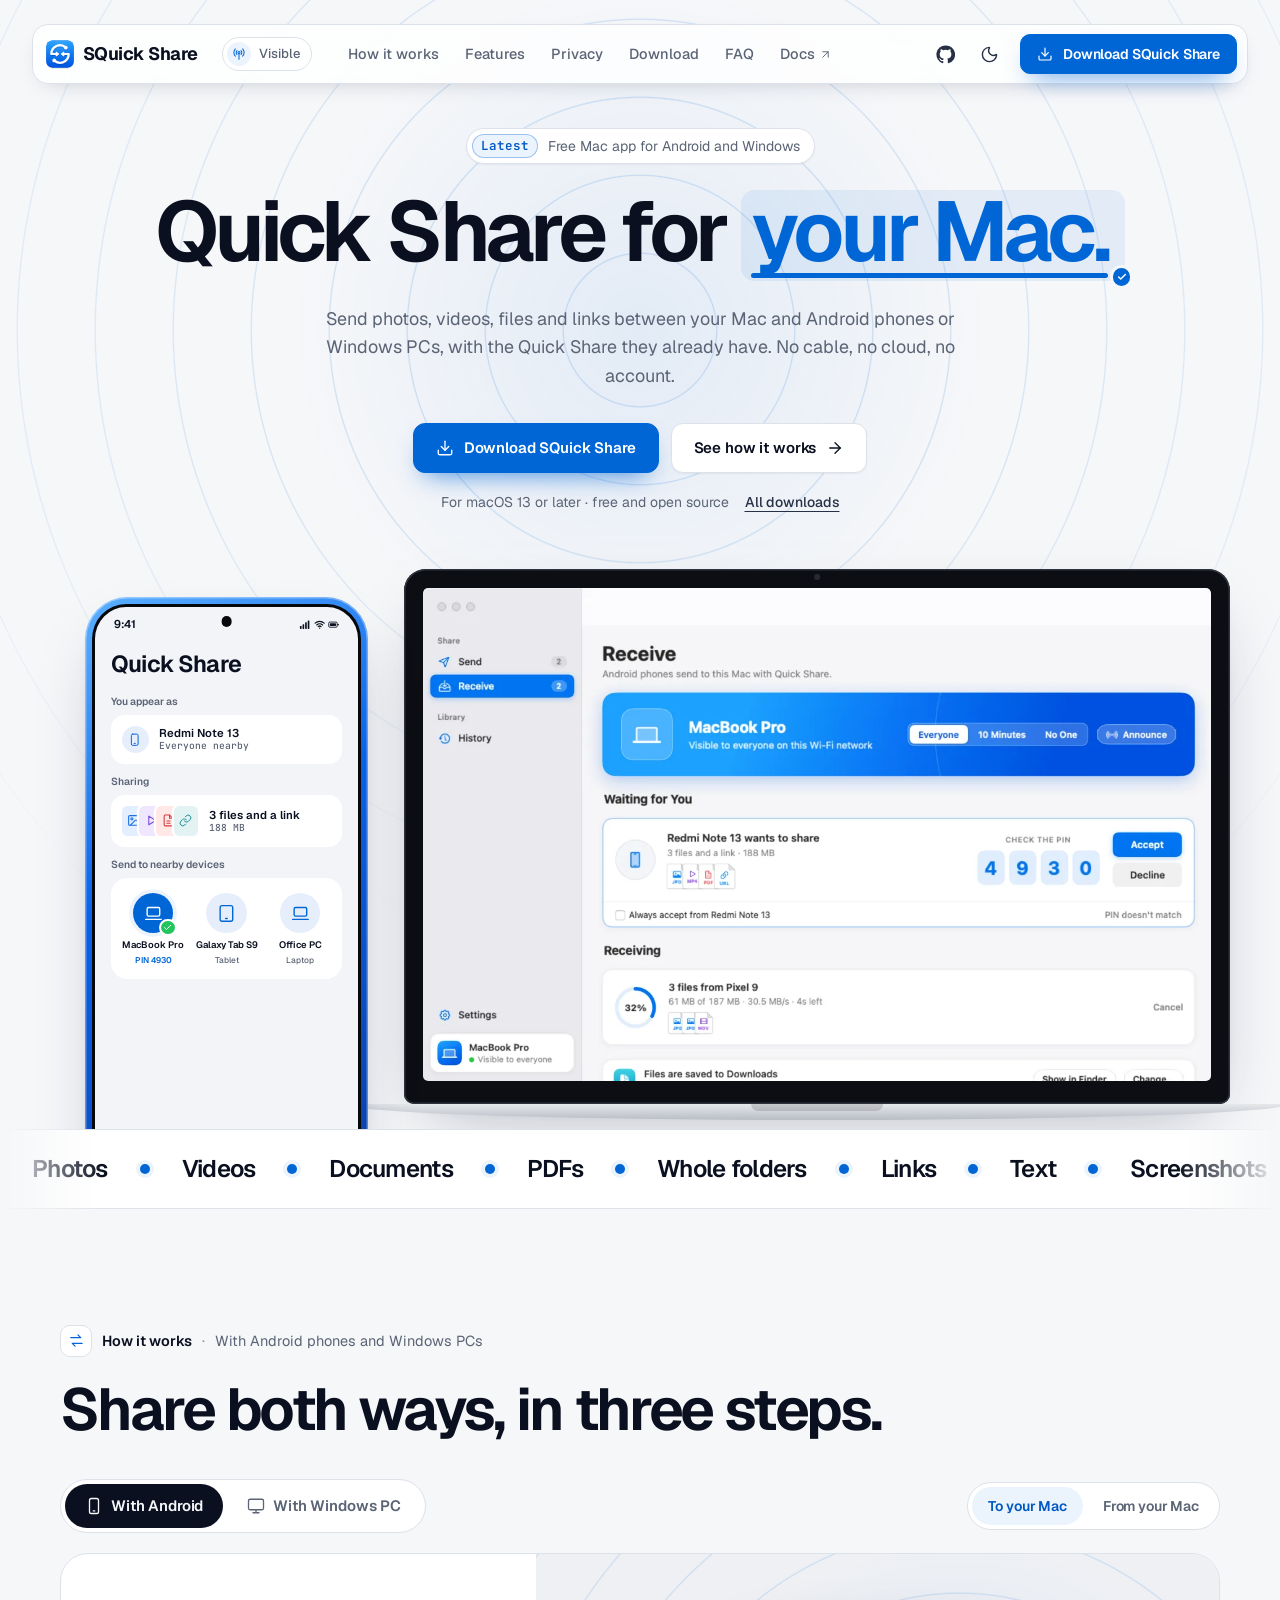
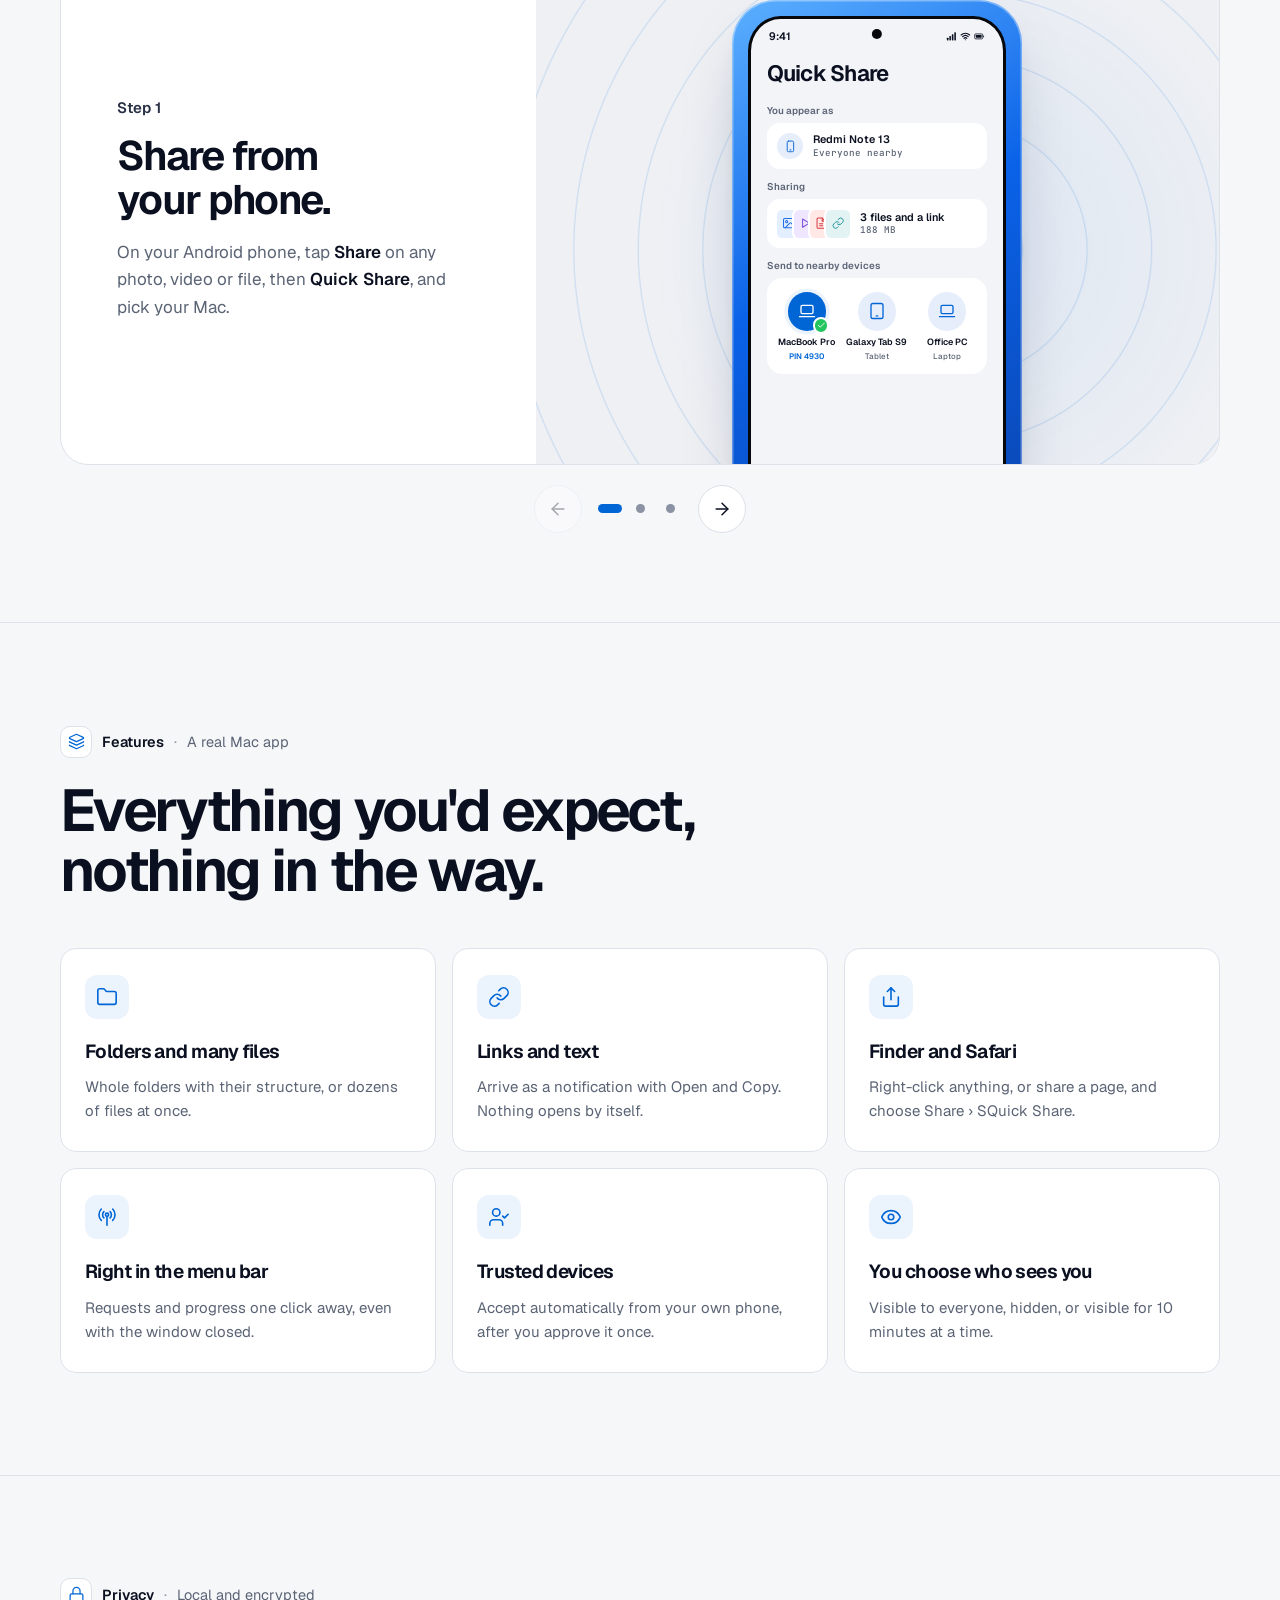
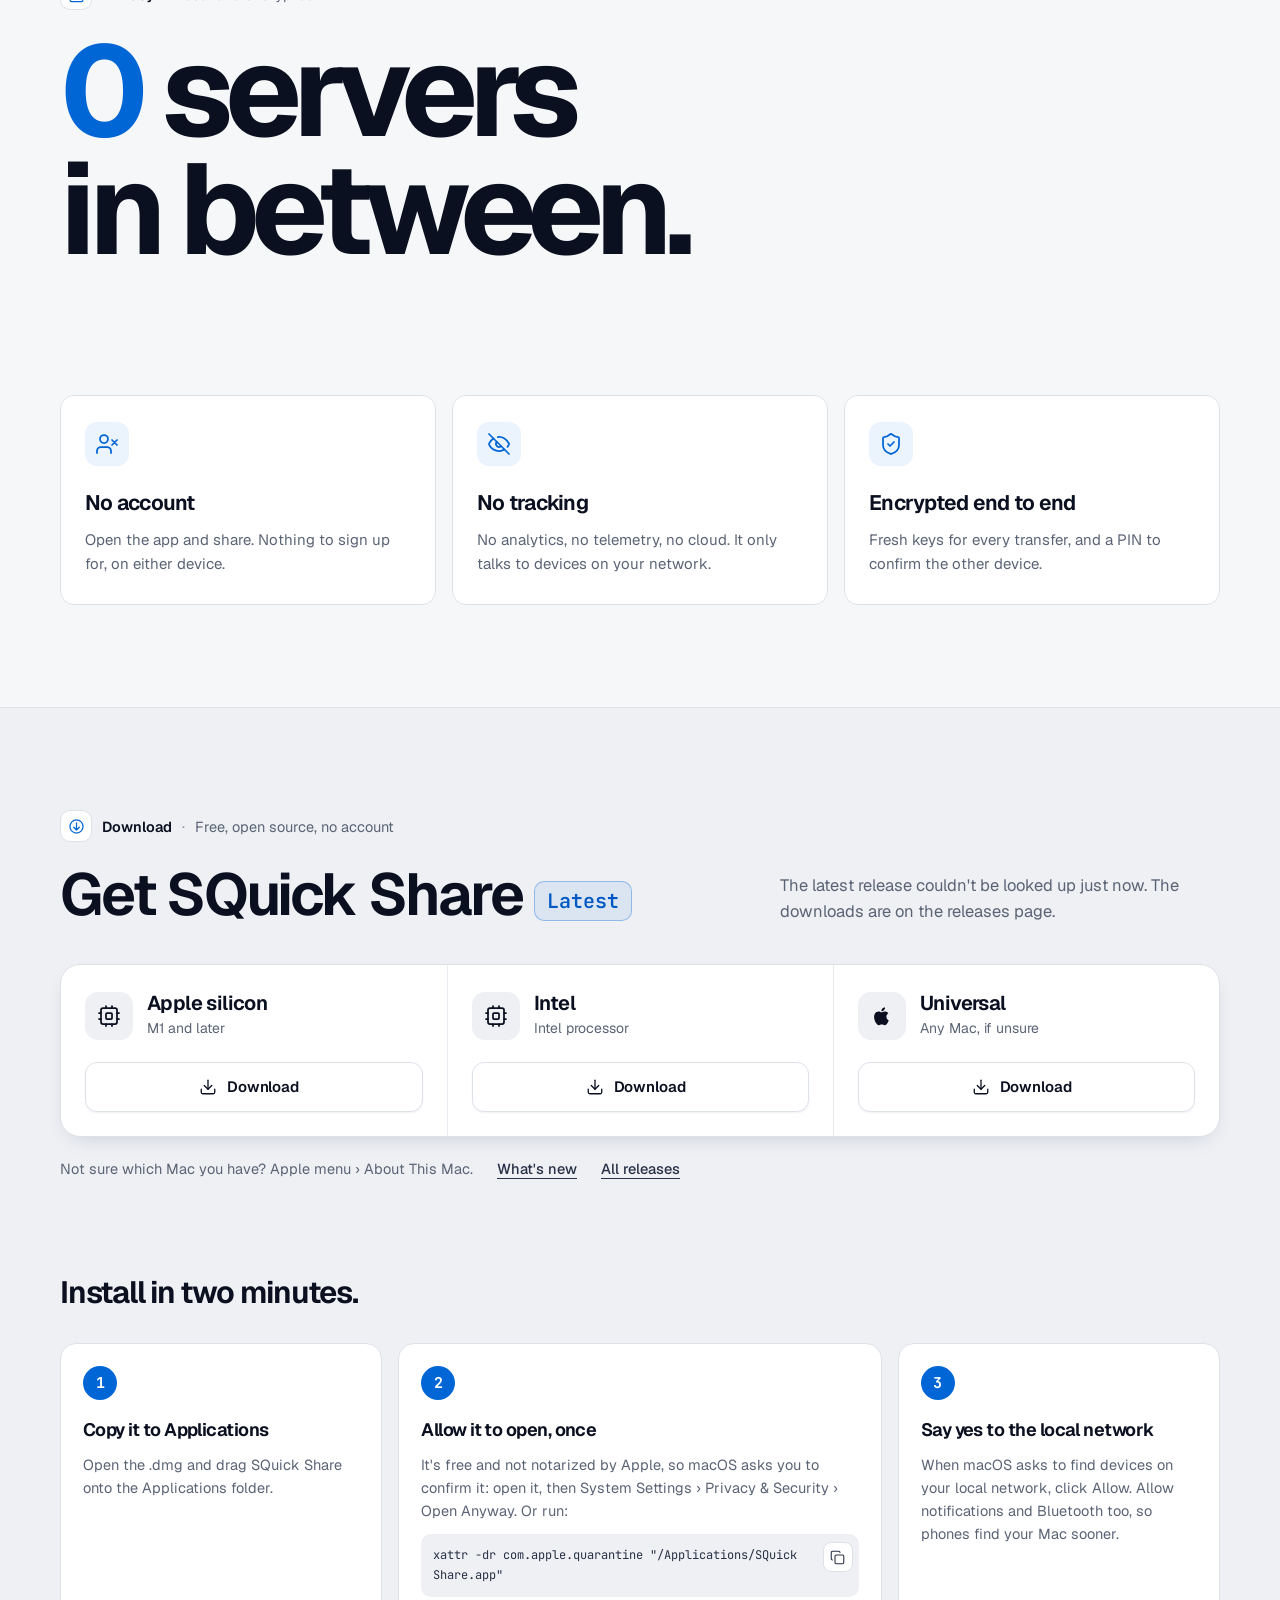
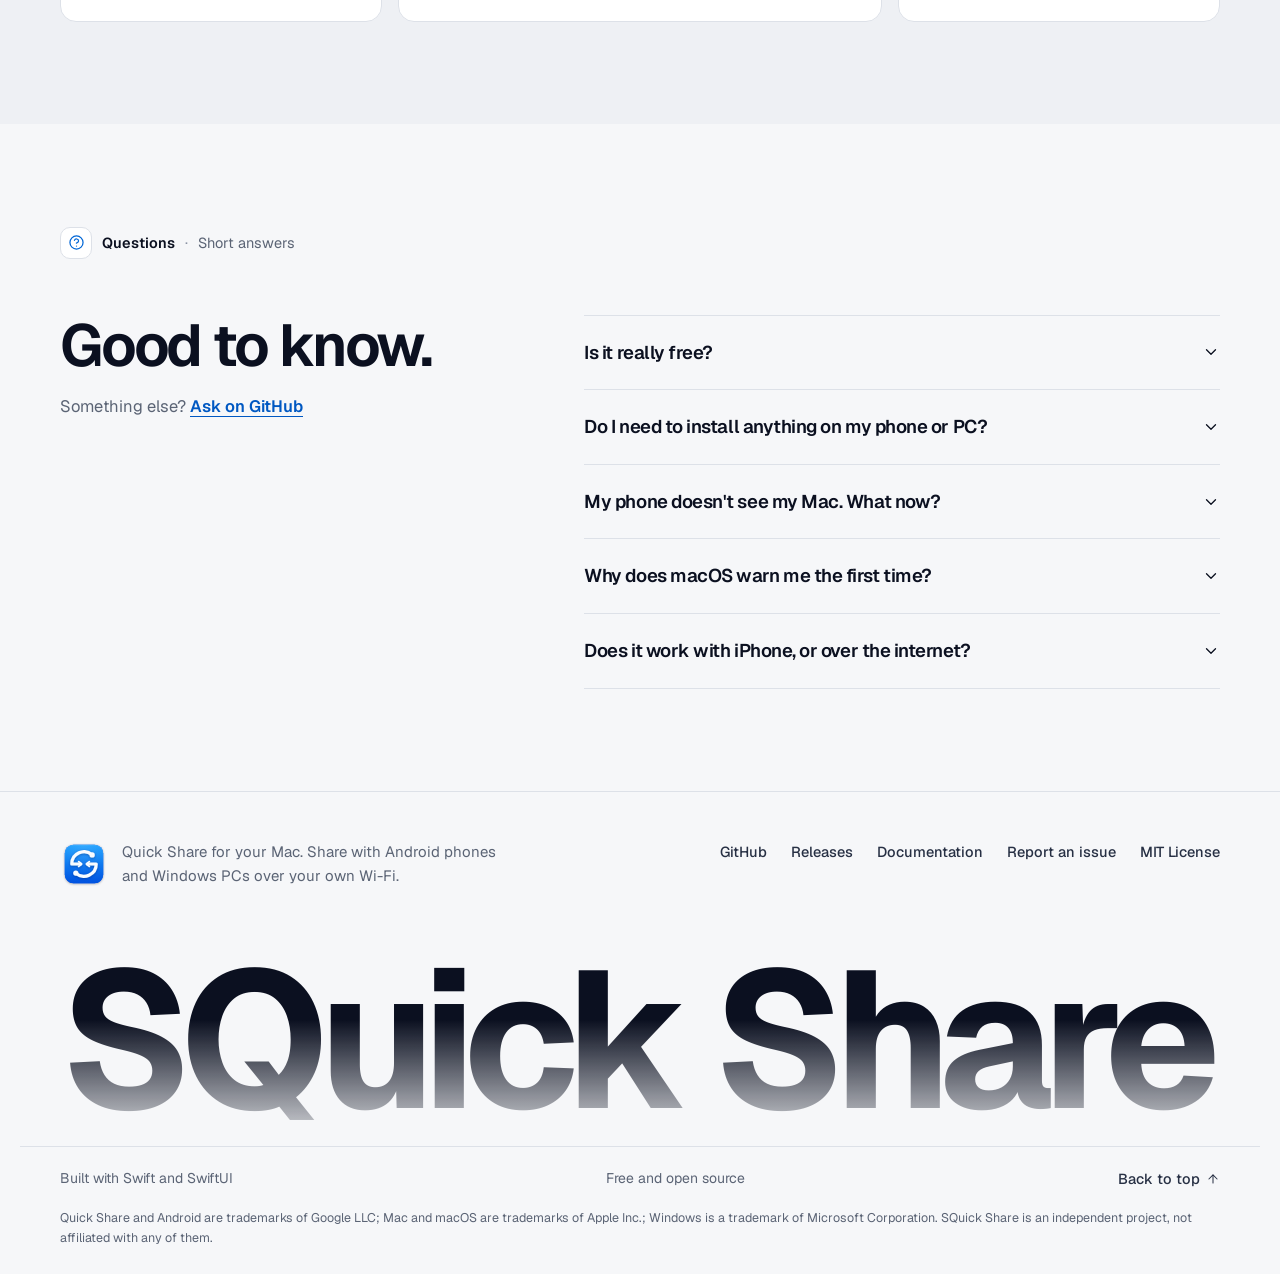
==== commit 40329e90: "Website: a simpler page with a phone and a Mac, a step-by-step guide and one download card - Hero: c" ====
--- a/website/index.html
+++ b/website/index.html
@@ -6,7 +6,7 @@
     <title>SQuick Share — Quick Share for your Mac</title>
     <meta
       name="description"
-      content="SQuick Share is a free, native Mac app that sends and receives photos, videos, files, folders and links with Android phones using Quick Share. No cable, no cloud, no account: straight over your Wi-Fi, encrypted end to end."
+      content="SQuick Share is a free Mac app that sends and receives photos, videos, files, folders and links with Android phones and Windows PCs using Quick Share. No cable, no cloud, no account: straight over your Wi-Fi, encrypted end to end."
     />
     <meta name="theme-color" content="#f6f7f9" media="(prefers-color-scheme: light)" />
     <meta name="theme-color" content="#090c13" media="(prefers-color-scheme: dark)" />
@@ -57,7 +57,7 @@
         "name": "SQuick Share",
         "applicationCategory": "UtilitiesApplication",
         "operatingSystem": "macOS 13 or later",
-        "description": "A native Mac app that sends and receives files, folders and links with Android phones using Quick Share. Local, encrypted end to end, no account.",
+        "description": "A Mac app that sends and receives files, folders and links with Android phones and Windows PCs using Quick Share. Local, encrypted end to end, no account.",
         "url": "https://mukesh-devs.github.io/squick-share/",
         "downloadUrl": "https://github.com/Mukesh-devs/squick-share/releases/latest",
         "license": "https://github.com/Mukesh-devs/squick-share/blob/main/LICENSE",
@@ -98,431 +98,154 @@
           d="M16.37 12.73c-.02-2.28 1.86-3.38 1.95-3.43-1.06-1.55-2.71-1.77-3.3-1.79-1.4-.14-2.74.83-3.45.83-.71 0-1.81-.81-2.97-.79-1.53.02-2.94.89-3.73 2.26-1.59 2.76-.41 6.85 1.14 9.09.76 1.1 1.66 2.33 2.85 2.29 1.14-.05 1.57-.74 2.95-.74 1.38 0 1.77.74 2.97.71 1.23-.02 2.01-1.12 2.76-2.22.87-1.27 1.23-2.5 1.25-2.57-.03-.01-2.4-.92-2.42-3.64ZM14.1 6.03c.63-.77 1.06-1.83.94-2.89-.91.04-2.01.61-2.66 1.37-.58.67-1.1 1.76-.96 2.8 1.01.08 2.05-.52 2.68-1.28Z"
         />
       </symbol>
-      <symbol
-        id="i-download"
-        viewBox="0 0 24 24"
-        fill="none"
-        stroke="currentColor"
-        stroke-width="1.75"
-        stroke-linecap="round"
-        stroke-linejoin="round"
-      >
+      <symbol id="i-download" viewBox="0 0 24 24" fill="none" stroke="currentColor" stroke-width="1.75" stroke-linecap="round" stroke-linejoin="round">
         <path d="M12 15V3" />
         <path d="M21 15v4a2 2 0 0 1-2 2H5a2 2 0 0 1-2-2v-4" />
         <path d="m7 10 5 5 5-5" />
       </symbol>
-      <symbol
-        id="i-arrow"
-        viewBox="0 0 24 24"
-        fill="none"
-        stroke="currentColor"
-        stroke-width="1.75"
-        stroke-linecap="round"
-        stroke-linejoin="round"
-      >
+      <symbol id="i-arrow" viewBox="0 0 24 24" fill="none" stroke="currentColor" stroke-width="1.75" stroke-linecap="round" stroke-linejoin="round">
         <path d="M5 12h14" />
         <path d="m12 5 7 7-7 7" />
       </symbol>
-      <symbol
-        id="i-down"
-        viewBox="0 0 24 24"
-        fill="none"
-        stroke="currentColor"
-        stroke-width="1.75"
-        stroke-linecap="round"
-        stroke-linejoin="round"
-      >
+      <symbol id="i-down" viewBox="0 0 24 24" fill="none" stroke="currentColor" stroke-width="1.75" stroke-linecap="round" stroke-linejoin="round">
         <path d="m6 9 6 6 6-6" />
       </symbol>
-      <symbol
-        id="i-out"
-        viewBox="0 0 24 24"
-        fill="none"
-        stroke="currentColor"
-        stroke-width="1.75"
-        stroke-linecap="round"
-        stroke-linejoin="round"
-      >
+      <symbol id="i-out" viewBox="0 0 24 24" fill="none" stroke="currentColor" stroke-width="1.75" stroke-linecap="round" stroke-linejoin="round">
         <path d="M7 7h10v10" />
         <path d="M7 17 17 7" />
       </symbol>
-      <symbol
-        id="i-check"
-        viewBox="0 0 24 24"
-        fill="none"
-        stroke="currentColor"
-        stroke-width="2.25"
-        stroke-linecap="round"
-        stroke-linejoin="round"
-      >
+      <symbol id="i-check" viewBox="0 0 24 24" fill="none" stroke="currentColor" stroke-width="2.5" stroke-linecap="round" stroke-linejoin="round">
         <path d="M20 6 9 17l-5-5" />
       </symbol>
-      <symbol
-        id="i-sun"
-        viewBox="0 0 24 24"
-        fill="none"
-        stroke="currentColor"
-        stroke-width="1.75"
-        stroke-linecap="round"
-        stroke-linejoin="round"
-      >
+      <symbol id="i-sun" viewBox="0 0 24 24" fill="none" stroke="currentColor" stroke-width="1.75" stroke-linecap="round" stroke-linejoin="round">
         <circle cx="12" cy="12" r="4" />
         <path d="M12 2v2M12 20v2m-7.07-17.07 1.41 1.41m11.32 11.32 1.41 1.41M2 12h2m16 0h2M6.34 17.66l-1.41 1.41M19.07 4.93l-1.41 1.41" />
       </symbol>
-      <symbol
-        id="i-moon"
-        viewBox="0 0 24 24"
-        fill="none"
-        stroke="currentColor"
-        stroke-width="1.75"
-        stroke-linecap="round"
-        stroke-linejoin="round"
-      >
-        <path
-          d="M20.985 12.486a9 9 0 1 1-9.473-9.472c.405-.022.617.46.402.803a6 6 0 0 0 8.268 8.268c.344-.215.825-.004.803.401"
-        />
-      </symbol>
-      <symbol
-        id="i-menu"
-        viewBox="0 0 24 24"
-        fill="none"
-        stroke="currentColor"
-        stroke-width="1.75"
-        stroke-linecap="round"
-      >
+      <symbol id="i-moon" viewBox="0 0 24 24" fill="none" stroke="currentColor" stroke-width="1.75" stroke-linecap="round" stroke-linejoin="round">
+        <path d="M20.985 12.486a9 9 0 1 1-9.473-9.472c.405-.022.617.46.402.803a6 6 0 0 0 8.268 8.268c.344-.215.825-.004.803.401" />
+      </symbol>
+      <symbol id="i-menu" viewBox="0 0 24 24" fill="none" stroke="currentColor" stroke-width="1.75" stroke-linecap="round">
         <path d="M4 6h16M4 12h16M4 18h16" />
       </symbol>
-      <symbol
-        id="i-close"
-        viewBox="0 0 24 24"
-        fill="none"
-        stroke="currentColor"
-        stroke-width="1.75"
-        stroke-linecap="round"
-      >
+      <symbol id="i-close" viewBox="0 0 24 24" fill="none" stroke="currentColor" stroke-width="1.75" stroke-linecap="round">
         <path d="M18 6 6 18M6 6l12 12" />
       </symbol>
       <!-- The menu bar icon's states, as section glyphs. -->
-      <symbol
-        id="i-antenna"
-        viewBox="0 0 24 24"
-        fill="none"
-        stroke="currentColor"
-        stroke-width="1.75"
-        stroke-linecap="round"
-        stroke-linejoin="round"
-      >
+      <symbol id="i-antenna" viewBox="0 0 24 24" fill="none" stroke="currentColor" stroke-width="1.75" stroke-linecap="round" stroke-linejoin="round">
         <circle cx="12" cy="9.5" r="1.75" />
         <path d="M12 11.5V21" />
         <path d="M8.6 6.1a4.8 4.8 0 0 0 0 6.8M15.4 6.1a4.8 4.8 0 0 1 0 6.8" />
         <path d="M5.8 3.3a8.8 8.8 0 0 0 0 12.4M18.2 3.3a8.8 8.8 0 0 1 0 12.4" />
       </symbol>
-      <symbol
-        id="i-recv"
-        viewBox="0 0 24 24"
-        fill="none"
-        stroke="currentColor"
-        stroke-width="1.75"
-        stroke-linecap="round"
-        stroke-linejoin="round"
-      >
+      <symbol id="i-recv" viewBox="0 0 24 24" fill="none" stroke="currentColor" stroke-width="1.75" stroke-linecap="round" stroke-linejoin="round">
         <circle cx="12" cy="12" r="9.25" />
         <path d="M12 7v10M8 13l4 4 4-4" />
       </symbol>
-      <symbol
-        id="i-sendc"
-        viewBox="0 0 24 24"
-        fill="none"
-        stroke="currentColor"
-        stroke-width="1.75"
-        stroke-linecap="round"
-        stroke-linejoin="round"
-      >
-        <circle cx="12" cy="12" r="9.25" />
-        <path d="M12 17V7M8 11l4-4 4 4" />
-      </symbol>
-      <symbol
-        id="i-gauge"
-        viewBox="0 0 24 24"
-        fill="none"
-        stroke="currentColor"
-        stroke-width="1.75"
-        stroke-linecap="round"
-        stroke-linejoin="round"
-      >
-        <path d="m12 14 4-4" />
-        <path d="M3.34 19a10 10 0 1 1 17.32 0" />
-      </symbol>
-      <symbol
-        id="i-layers"
-        viewBox="0 0 24 24"
-        fill="none"
-        stroke="currentColor"
-        stroke-width="1.75"
-        stroke-linecap="round"
-        stroke-linejoin="round"
-      >
-        <path
-          d="M12.83 2.18a2 2 0 0 0-1.66 0L2.6 6.08a1 1 0 0 0 0 1.83l8.58 3.91a2 2 0 0 0 1.66 0l8.58-3.9a1 1 0 0 0 0-1.83z"
-        />
+      <symbol id="i-swap" viewBox="0 0 24 24" fill="none" stroke="currentColor" stroke-width="1.75" stroke-linecap="round" stroke-linejoin="round">
+        <path d="M4 8h14l-4-4" />
+        <path d="M20 16H6l4 4" />
+      </symbol>
+      <symbol id="i-layers" viewBox="0 0 24 24" fill="none" stroke="currentColor" stroke-width="1.75" stroke-linecap="round" stroke-linejoin="round">
+        <path d="M12.83 2.18a2 2 0 0 0-1.66 0L2.6 6.08a1 1 0 0 0 0 1.83l8.58 3.91a2 2 0 0 0 1.66 0l8.58-3.9a1 1 0 0 0 0-1.83z" />
         <path d="M2 12a1 1 0 0 0 .58.91l8.6 3.91a2 2 0 0 0 1.65 0l8.58-3.9A1 1 0 0 0 22 12" />
         <path d="M2 17a1 1 0 0 0 .58.91l8.6 3.91a2 2 0 0 0 1.65 0l8.58-3.9A1 1 0 0 0 22 17" />
       </symbol>
-      <symbol
-        id="i-terminal"
-        viewBox="0 0 24 24"
-        fill="none"
-        stroke="currentColor"
-        stroke-width="1.75"
-        stroke-linecap="round"
-        stroke-linejoin="round"
-      >
-        <path d="m7 11 2-2-2-2" />
-        <path d="M11 13h4" />
-        <rect width="18" height="18" x="3" y="3" rx="2" />
-      </symbol>
-      <symbol
-        id="i-lock"
-        viewBox="0 0 24 24"
-        fill="none"
-        stroke="currentColor"
-        stroke-width="1.75"
-        stroke-linecap="round"
-        stroke-linejoin="round"
-      >
+      <symbol id="i-lock" viewBox="0 0 24 24" fill="none" stroke="currentColor" stroke-width="1.75" stroke-linecap="round" stroke-linejoin="round">
         <rect width="18" height="11" x="3" y="11" rx="2" />
         <path d="M7 11V7a5 5 0 0 1 10 0v4" />
       </symbol>
-      <symbol
-        id="i-help"
-        viewBox="0 0 24 24"
-        fill="none"
-        stroke="currentColor"
-        stroke-width="1.75"
-        stroke-linecap="round"
-        stroke-linejoin="round"
-      >
+      <symbol id="i-help" viewBox="0 0 24 24" fill="none" stroke="currentColor" stroke-width="1.75" stroke-linecap="round" stroke-linejoin="round">
         <circle cx="12" cy="12" r="9.25" />
         <path d="M9.1 9a3 3 0 0 1 5.82 1c0 2-3 3-3 3" />
         <path d="M12 17h.01" />
       </symbol>
-      <symbol
-        id="i-phone"
-        viewBox="0 0 24 24"
-        fill="none"
-        stroke="currentColor"
-        stroke-width="1.75"
-        stroke-linecap="round"
-        stroke-linejoin="round"
-      >
+      <symbol id="i-phone" viewBox="0 0 24 24" fill="none" stroke="currentColor" stroke-width="1.75" stroke-linecap="round" stroke-linejoin="round">
         <rect width="12" height="20" x="6" y="2" rx="2.5" />
         <path d="M11 18.5h2" />
       </symbol>
-      <symbol
-        id="i-shield"
-        viewBox="0 0 24 24"
-        fill="none"
-        stroke="currentColor"
-        stroke-width="1.75"
-        stroke-linecap="round"
-        stroke-linejoin="round"
-      >
-        <path
-          d="M20 13c0 5-3.5 7.5-7.66 8.95a1 1 0 0 1-.67-.01C7.5 20.5 4 18 4 13V6a1 1 0 0 1 1-1c2 0 4.5-1.2 6.24-2.72a1.17 1.17 0 0 1 1.52 0C14.51 3.81 17 5 19 5a1 1 0 0 1 1 1z"
-        />
-        <path d="m9 12 2 2 4-4" />
-      </symbol>
-      <symbol
-        id="i-eye"
-        viewBox="0 0 24 24"
-        fill="none"
-        stroke="currentColor"
-        stroke-width="1.75"
-        stroke-linecap="round"
-        stroke-linejoin="round"
-      >
-        <path
-          d="M2.06 12.35a1 1 0 0 1 0-.7 10.75 10.75 0 0 1 19.88 0 1 1 0 0 1 0 .7 10.75 10.75 0 0 1-19.88 0"
-        />
+      <symbol id="i-tablet" viewBox="0 0 24 24" fill="none" stroke="currentColor" stroke-width="1.75" stroke-linecap="round" stroke-linejoin="round">
+        <rect width="16" height="20" x="4" y="2" rx="2.5" />
+        <path d="M11 18.5h2" />
+      </symbol>
+      <symbol id="i-laptop" viewBox="0 0 24 24" fill="none" stroke="currentColor" stroke-width="1.75" stroke-linecap="round" stroke-linejoin="round">
+        <rect width="16" height="11" x="4" y="4.5" rx="1.75" />
+        <path d="M2 19.5h20" />
+      </symbol>
+      <symbol id="i-monitor" viewBox="0 0 24 24" fill="none" stroke="currentColor" stroke-width="1.75" stroke-linecap="round" stroke-linejoin="round">
+        <rect width="20" height="14" x="2" y="3" rx="2" />
+        <path d="M8 21h8M12 17v4" />
+      </symbol>
+      <symbol id="i-image" viewBox="0 0 24 24" fill="none" stroke="currentColor" stroke-width="2" stroke-linecap="round" stroke-linejoin="round">
+        <rect width="18" height="18" x="3" y="3" rx="2" />
+        <circle cx="9" cy="9" r="2" />
+        <path d="m21 15-3.09-3.09a2 2 0 0 0-2.82 0L6 21" />
+      </symbol>
+      <symbol id="i-play" viewBox="0 0 24 24" fill="none" stroke="currentColor" stroke-width="2" stroke-linecap="round" stroke-linejoin="round">
+        <path d="M7 4v16l13-8z" />
+      </symbol>
+      <symbol id="i-file" viewBox="0 0 24 24" fill="none" stroke="currentColor" stroke-width="2" stroke-linecap="round" stroke-linejoin="round">
+        <path d="M14 2H6a2 2 0 0 0-2 2v16a2 2 0 0 0 2 2h12a2 2 0 0 0 2-2V8z" />
+        <path d="M14 2v6h6M9 13h6M9 17h6" />
+      </symbol>
+      <symbol id="i-folder" viewBox="0 0 24 24" fill="none" stroke="currentColor" stroke-width="1.75" stroke-linecap="round" stroke-linejoin="round">
+        <path d="M20 20a2 2 0 0 0 2-2V8a2 2 0 0 0-2-2h-7.9a2 2 0 0 1-1.69-.9L9.6 3.9A2 2 0 0 0 7.93 3H4a2 2 0 0 0-2 2v13a2 2 0 0 0 2 2Z" />
+      </symbol>
+      <symbol id="i-link" viewBox="0 0 24 24" fill="none" stroke="currentColor" stroke-width="1.75" stroke-linecap="round" stroke-linejoin="round">
+        <path d="M10 13a5 5 0 0 0 7.54.54l3-3a5 5 0 0 0-7.07-7.07l-1.72 1.71" />
+        <path d="M14 11a5 5 0 0 0-7.54-.54l-3 3a5 5 0 0 0 7.07 7.07l1.71-1.71" />
+      </symbol>
+      <symbol id="i-share" viewBox="0 0 24 24" fill="none" stroke="currentColor" stroke-width="1.75" stroke-linecap="round" stroke-linejoin="round">
+        <path d="M4 12v8a2 2 0 0 0 2 2h12a2 2 0 0 0 2-2v-8" />
+        <path d="m16 6-4-4-4 4" />
+        <path d="M12 2v13" />
+      </symbol>
+      <symbol id="i-eye" viewBox="0 0 24 24" fill="none" stroke="currentColor" stroke-width="1.75" stroke-linecap="round" stroke-linejoin="round">
+        <path d="M2.06 12.35a1 1 0 0 1 0-.7 10.75 10.75 0 0 1 19.88 0 1 1 0 0 1 0 .7 10.75 10.75 0 0 1-19.88 0" />
         <circle cx="12" cy="12" r="3" />
       </symbol>
-      <symbol
-        id="i-eye-off"
-        viewBox="0 0 24 24"
-        fill="none"
-        stroke="currentColor"
-        stroke-width="1.75"
-        stroke-linecap="round"
-        stroke-linejoin="round"
-      >
-        <path
-          d="M10.73 5.08a10.74 10.74 0 0 1 11.2 6.57 1 1 0 0 1 0 .7 10.75 10.75 0 0 1-1.44 2.49"
-        />
+      <symbol id="i-eye-off" viewBox="0 0 24 24" fill="none" stroke="currentColor" stroke-width="1.75" stroke-linecap="round" stroke-linejoin="round">
+        <path d="M10.73 5.08a10.74 10.74 0 0 1 11.2 6.57 1 1 0 0 1 0 .7 10.75 10.75 0 0 1-1.44 2.49" />
         <path d="M14.08 14.16a3 3 0 0 1-4.24-4.24" />
         <path d="M17.48 17.5a10.75 10.75 0 0 1-15.42-5.15 1 1 0 0 1 0-.7 10.75 10.75 0 0 1 4.45-5.14" />
         <path d="m2 2 20 20" />
       </symbol>
-      <symbol
-        id="i-user-x"
-        viewBox="0 0 24 24"
-        fill="none"
-        stroke="currentColor"
-        stroke-width="1.75"
-        stroke-linecap="round"
-        stroke-linejoin="round"
-      >
+      <symbol id="i-user-x" viewBox="0 0 24 24" fill="none" stroke="currentColor" stroke-width="1.75" stroke-linecap="round" stroke-linejoin="round">
         <path d="M16 21v-2a4 4 0 0 0-4-4H6a4 4 0 0 0-4 4v2" />
         <circle cx="9" cy="7" r="4" />
         <path d="m17 8 5 5M22 8l-5 5" />
       </symbol>
-      <symbol
-        id="i-user-check"
-        viewBox="0 0 24 24"
-        fill="none"
-        stroke="currentColor"
-        stroke-width="1.75"
-        stroke-linecap="round"
-        stroke-linejoin="round"
-      >
+      <symbol id="i-user-check" viewBox="0 0 24 24" fill="none" stroke="currentColor" stroke-width="1.75" stroke-linecap="round" stroke-linejoin="round">
         <path d="M16 21v-2a4 4 0 0 0-4-4H6a4 4 0 0 0-4 4v2" />
         <circle cx="9" cy="7" r="4" />
         <path d="m16 11 2 2 4-4" />
       </symbol>
-      <symbol
-        id="i-bluetooth"
-        viewBox="0 0 24 24"
-        fill="none"
-        stroke="currentColor"
-        stroke-width="1.75"
-        stroke-linecap="round"
-        stroke-linejoin="round"
-      >
-        <path d="m7 7 10 10-5 5V2l5 5L7 17" />
-      </symbol>
-      <symbol
-        id="i-folder"
-        viewBox="0 0 24 24"
-        fill="none"
-        stroke="currentColor"
-        stroke-width="1.75"
-        stroke-linecap="round"
-        stroke-linejoin="round"
-      >
-        <path
-          d="M20 20a2 2 0 0 0 2-2V8a2 2 0 0 0-2-2h-7.9a2 2 0 0 1-1.69-.9L9.6 3.9A2 2 0 0 0 7.93 3H4a2 2 0 0 0-2 2v13a2 2 0 0 0 2 2Z"
-        />
-      </symbol>
-      <symbol
-        id="i-link"
-        viewBox="0 0 24 24"
-        fill="none"
-        stroke="currentColor"
-        stroke-width="1.75"
-        stroke-linecap="round"
-        stroke-linejoin="round"
-      >
-        <path d="M10 13a5 5 0 0 0 7.54.54l3-3a5 5 0 0 0-7.07-7.07l-1.72 1.71" />
-        <path d="M14 11a5 5 0 0 0-7.54-.54l-3 3a5 5 0 0 0 7.07 7.07l1.71-1.71" />
-      </symbol>
-      <symbol
-        id="i-share"
-        viewBox="0 0 24 24"
-        fill="none"
-        stroke="currentColor"
-        stroke-width="1.75"
-        stroke-linecap="round"
-        stroke-linejoin="round"
-      >
-        <path d="M4 12v8a2 2 0 0 0 2 2h12a2 2 0 0 0 2-2v-8" />
-        <path d="m16 6-4-4-4 4" />
-        <path d="M12 2v13" />
-      </symbol>
-      <symbol
-        id="i-history"
-        viewBox="0 0 24 24"
-        fill="none"
-        stroke="currentColor"
-        stroke-width="1.75"
-        stroke-linecap="round"
-        stroke-linejoin="round"
-      >
-        <path d="M3 12a9 9 0 1 0 9-9 9.75 9.75 0 0 0-6.74 2.74L3 8" />
-        <path d="M3 3v5h5" />
-        <path d="M12 7v5l4 2" />
-      </symbol>
-      <symbol
-        id="i-activity"
-        viewBox="0 0 24 24"
-        fill="none"
-        stroke="currentColor"
-        stroke-width="1.75"
-        stroke-linecap="round"
-        stroke-linejoin="round"
-      >
-        <path
-          d="M22 12h-2.48a2 2 0 0 0-1.93 1.46l-2.35 8.36a.25.25 0 0 1-.48 0L9.24 2.18a.25.25 0 0 0-.48 0l-2.35 8.36A2 2 0 0 1 4.49 12H2"
-        />
-      </symbol>
-      <symbol
-        id="i-power"
-        viewBox="0 0 24 24"
-        fill="none"
-        stroke="currentColor"
-        stroke-width="1.75"
-        stroke-linecap="round"
-        stroke-linejoin="round"
-      >
-        <path d="M12 2v10" />
-        <path d="M18.4 6.6a9 9 0 1 1-12.77.04" />
-      </symbol>
-      <symbol
-        id="i-keyboard"
-        viewBox="0 0 24 24"
-        fill="none"
-        stroke="currentColor"
-        stroke-width="1.75"
-        stroke-linecap="round"
-        stroke-linejoin="round"
-      >
-        <path d="M10 8h.01M12 12h.01M14 8h.01M16 12h.01M18 8h.01M6 8h.01M7 16h10M8 12h.01" />
-        <rect width="20" height="16" x="2" y="4" rx="2" />
-      </symbol>
-      <symbol
-        id="i-chip"
-        viewBox="0 0 24 24"
-        fill="none"
-        stroke="currentColor"
-        stroke-width="1.75"
-        stroke-linecap="round"
-        stroke-linejoin="round"
-      >
+      <symbol id="i-shield" viewBox="0 0 24 24" fill="none" stroke="currentColor" stroke-width="1.75" stroke-linecap="round" stroke-linejoin="round">
+        <path d="M20 13c0 5-3.5 7.5-7.66 8.95a1 1 0 0 1-.67-.01C7.5 20.5 4 18 4 13V6a1 1 0 0 1 1-1c2 0 4.5-1.2 6.24-2.72a1.17 1.17 0 0 1 1.52 0C14.51 3.81 17 5 19 5a1 1 0 0 1 1 1z" />
+        <path d="m9 12 2 2 4-4" />
+      </symbol>
+      <symbol id="i-chip" viewBox="0 0 24 24" fill="none" stroke="currentColor" stroke-width="1.75" stroke-linecap="round" stroke-linejoin="round">
         <rect width="16" height="16" x="4" y="4" rx="2" />
         <rect width="6" height="6" x="9" y="9" rx="1" />
         <path d="M15 2v2M15 20v2M2 15h2M2 9h2M20 15h2M20 9h2M9 2v2M9 20v2" />
       </symbol>
-      <symbol
-        id="i-copy"
-        viewBox="0 0 24 24"
-        fill="none"
-        stroke="currentColor"
-        stroke-width="1.75"
-        stroke-linecap="round"
-        stroke-linejoin="round"
-      >
+      <symbol id="i-copy" viewBox="0 0 24 24" fill="none" stroke="currentColor" stroke-width="1.75" stroke-linecap="round" stroke-linejoin="round">
         <rect width="14" height="14" x="8" y="8" rx="2" />
         <path d="M4 16c-1.1 0-2-.9-2-2V4c0-1.1.9-2 2-2h10c1.1 0 2 .9 2 2" />
       </symbol>
-      <symbol
-        id="i-pin"
-        viewBox="0 0 24 24"
-        fill="none"
-        stroke="currentColor"
-        stroke-width="1.75"
-        stroke-linecap="round"
-        stroke-linejoin="round"
-      >
-        <rect width="20" height="12" x="2" y="6" rx="2" />
-        <path d="M7 12h.01M12 12h.01M17 12h.01" />
+      <!-- A phone's status bar. -->
+      <symbol id="i-signal" viewBox="0 0 24 24" fill="currentColor">
+        <rect x="2" y="15" width="3.5" height="6" rx="1" />
+        <rect x="7.5" y="11" width="3.5" height="10" rx="1" />
+        <rect x="13" y="7" width="3.5" height="14" rx="1" />
+        <rect x="18.5" y="3" width="3.5" height="18" rx="1" />
+      </symbol>
+      <symbol id="i-wifi" viewBox="0 0 24 24" fill="none" stroke="currentColor" stroke-width="2.6" stroke-linecap="round">
+        <path d="M12 19.5h.01M2.5 8.8a14 14 0 0 1 19 0M5.8 12.6a9 9 0 0 1 12.4 0M9 16.2a4.5 4.5 0 0 1 6 0" />
+      </symbol>
+      <symbol id="i-battery" viewBox="0 0 24 24" fill="currentColor">
+        <rect x="1.5" y="6.5" width="18" height="11" rx="2.5" fill="none" stroke="currentColor" stroke-width="1.8" />
+        <rect x="4" y="9" width="13" height="6" rx="1" />
+        <rect x="20.5" y="10" width="2" height="4" rx="1" />
       </symbol>
     </svg>
 
@@ -531,14 +254,11 @@
       <a href="#top" data-rail-link
         ><svg aria-hidden="true"><use href="#i-antenna" /></svg><b>SQuick Share</b></a
       >
-      <a href="#speed" data-rail-link
-        ><svg aria-hidden="true"><use href="#i-gauge" /></svg><b>Speed</b></a
+      <a href="#how" data-rail-link
+        ><svg aria-hidden="true"><use href="#i-swap" /></svg><b>How it works</b></a
       >
       <a href="#features" data-rail-link
         ><svg aria-hidden="true"><use href="#i-layers" /></svg><b>Features</b></a
-      >
-      <a href="#developers" data-rail-link
-        ><svg aria-hidden="true"><use href="#i-terminal" /></svg><b>Developers</b></a
       >
       <a href="#privacy" data-rail-link
         ><svg aria-hidden="true"><use href="#i-lock" /></svg><b>Privacy</b></a
@@ -562,10 +282,10 @@
           ><span data-namebox-name>Visible</span></span
         >
         <nav class="nav__links" id="menu" aria-label="Main" data-menu>
+          <a href="#how">How it works</a>
           <a href="#features">Features</a>
-          <a href="#speed">Speed</a>
           <a href="#privacy">Privacy</a>
-          <a href="#install">Install</a>
+          <a href="#download">Download</a>
           <a href="#questions">FAQ</a>
           <a href="https://github.com/Mukesh-devs/squick-share#readme" rel="noopener"
             >Docs <svg aria-hidden="true"><use href="#i-out" /></svg
@@ -614,120 +334,130 @@
     </header>
 
     <main id="main">
-      <!-- 01 · Hero: your Mac, visible to the phones around it -->
+      <!-- 01 · Hero: a phone sharing with a Mac, inside the discovery rings -->
       <section class="hero" id="top" aria-labelledby="hero-title">
         <div class="field" data-field>
           <div class="field__rings" aria-hidden="true"></div>
           <div class="field__waves" aria-hidden="true"><i></i><i></i><i></i></div>
-          <div class="field__ring" aria-hidden="true" data-field-ring></div>
-          <div class="field__beam" aria-hidden="true" data-field-beam></div>
-          <div class="field__device" aria-hidden="true" data-field-device>
-            <span class="field__dot"><svg><use href="#i-phone" /></svg></span>
-            <span class="field__tag" data-field-tag>Your phone</span>
+
+          <div class="hero__copy">
+            <p class="hero__chip reveal">
+              <span class="tag" data-release-version>Latest</span>
+              <span>Free Mac app for Android and Windows</span>
+            </p>
+            <h1 class="hero__title reveal" id="hero-title">
+              Quick Share for
+              <span class="sel">your&nbsp;Mac.<i class="sel__done" aria-hidden="true"></i></span>
+            </h1>
+            <p class="hero__lead reveal">
+              Send photos, videos, files and links between your Mac and Android phones or Windows
+              PCs, with the Quick Share they already have. No cable, no cloud, no account.
+            </p>
+            <div class="hero__actions reveal">
+              <a
+                class="btn btn--primary"
+                href="https://github.com/Mukesh-devs/squick-share/releases/latest"
+                data-download-primary
+              >
+                <svg aria-hidden="true"><use href="#i-download" /></svg>
+                <span data-download-label>Download for Mac</span>
+              </a>
+              <a class="btn" href="#how">
+                <span>See how it works</span>
+                <svg aria-hidden="true"><use href="#i-arrow" /></svg>
+              </a>
+            </div>
+            <p class="hero__note reveal">
+              <span data-download-note>For macOS 13 or later · free and open source</span>
+              <a href="#download">All downloads</a>
+            </p>
           </div>
 
-          <div class="hero__grid">
-            <div class="hero__copy">
-              <p class="hero__chip reveal">
-                <span class="tag" data-release-version>Latest</span>
-                <span>Free Mac app for sharing with Android</span>
-              </p>
-              <h1 class="hero__title reveal" id="hero-title">
-                Quick Share for
-                <span class="sel">your&nbsp;Mac.<i class="sel__done" aria-hidden="true"></i></span>
-              </h1>
-              <p class="hero__lead reveal">
-                Send photos, videos, files, folders and links between your Mac and Android phones,
-                with the Quick Share button already on the phone. No cable, no cloud, no account.
-                Straight over your Wi-Fi, encrypted end to end.
-              </p>
-              <div class="hero__actions reveal">
-                <a
-                  class="btn btn--primary"
-                  href="https://github.com/Mukesh-devs/squick-share/releases/latest"
-                  data-download-primary
-                >
-                  <svg aria-hidden="true"><use href="#i-download" /></svg>
-                  <span data-download-label>Download for Mac</span>
-                </a>
-                <a class="btn" href="#features">
-                  <span>Explore features</span>
-                  <svg aria-hidden="true"><use href="#i-arrow" /></svg>
-                </a>
-                <a
-                  class="btn btn--ghost"
-                  href="https://github.com/Mukesh-devs/squick-share"
-                  rel="noopener"
-                >
-                  <svg aria-hidden="true"><use href="#i-github" /></svg>
-                  <span>GitHub</span>
-                </a>
+          <!-- An Android phone sharing three files and a link; the Mac asks to accept them. -->
+          <div class="stage">
+            <div class="stage__phone reveal" aria-hidden="true">
+              <div class="phone">
+                <div class="phone__screen">
+                  <div class="phone__bar">
+                    <span>9:41</span><i class="phone__cam"></i
+                    ><span class="phone__sys"
+                      ><svg><use href="#i-signal" /></svg><svg><use href="#i-wifi" /></svg
+                      ><svg><use href="#i-battery" /></svg
+                    ></span>
+                  </div>
+                  <div class="qs">
+                    <p class="qs__title">Quick Share</p>
+                    <p class="qs__label">You appear as</p>
+                    <div class="qs__card">
+                      <span class="qs__avatar qs__avatar--sm"><svg><use href="#i-phone" /></svg></span>
+                      <span class="qs__what"><b>Redmi Note 13</b><small>Everyone nearby</small></span>
+                    </div>
+                    <p class="qs__label">Sharing</p>
+                    <div class="qs__card">
+                      <span class="qs__thumbs"
+                        ><i class="t-img"><svg><use href="#i-image" /></svg></i
+                        ><i class="t-vid"><svg><use href="#i-play" /></svg></i
+                        ><i class="t-doc"><svg><use href="#i-file" /></svg></i
+                        ><i class="t-url"><svg><use href="#i-link" /></svg></i
+                      ></span>
+                      <span class="qs__what"><b>3 files and a link</b><small>188 MB</small></span>
+                    </div>
+                    <p class="qs__label">Send to nearby devices</p>
+                    <div class="qs__devices">
+                      <span class="qs__dev is-on"
+                        ><i><svg><use href="#i-laptop" /></svg><em><svg><use href="#i-check" /></svg></em></i
+                        ><b>MacBook Pro</b><small>PIN 4930</small></span
+                      >
+                      <span class="qs__dev"
+                        ><i><svg><use href="#i-tablet" /></svg></i><b>Galaxy Tab S9</b
+                        ><small>Tablet</small></span
+                      >
+                      <span class="qs__dev"
+                        ><i><svg><use href="#i-laptop" /></svg></i><b>Office PC</b
+                        ><small>Laptop</small></span
+                      >
+                    </div>
+                  </div>
+                </div>
               </div>
-              <p class="hero__note reveal">
-                <span data-download-note>For macOS 13 or later · free and open source</span>
-                <a href="#download">All downloads</a>
-              </p>
-            </div>
-            <div class="hero__art reveal" aria-hidden="true" data-field-center>
-              <span class="hero__ref"><i></i>MacBook Pro · Visible</span>
-              <img src="assets/icon.svg" width="240" height="240" alt="" />
+            </div>
+            <div class="stage__mac reveal">
+              <div class="laptop">
+                <div class="laptop__lid">
+                  <button class="laptop__screen" type="button" data-zoom aria-label="Enlarge the screenshot">
+                    <img
+                      class="only-light"
+                      src="assets/shots/receive-light-1280.webp"
+                      srcset="
+                        assets/shots/receive-light-1280.webp 1280w,
+                        assets/shots/receive-light-2200.webp 2200w
+                      "
+                      sizes="(min-width: 1240px) 800px, 70vw"
+                      width="1280"
+                      height="796"
+                      fetchpriority="high"
+                      alt="SQuick Share on a Mac: Redmi Note 13 wants to share 3 files and a link, 188 MB. The PIN 4 9 3 0 is shown large beside Accept and Decline."
+                    />
+                    <img
+                      class="only-dark"
+                      src="assets/shots/receive-dark-1280.webp"
+                      srcset="
+                        assets/shots/receive-dark-1280.webp 1280w,
+                        assets/shots/receive-dark-2200.webp 2200w
+                      "
+                      sizes="(min-width: 1240px) 800px, 70vw"
+                      width="1280"
+                      height="796"
+                      loading="lazy"
+                      alt="The same request in SQuick Share's dark mode."
+                    />
+                  </button>
+                </div>
+                <div class="laptop__base" aria-hidden="true"></div>
+              </div>
             </div>
           </div>
         </div>
-
-        <figure class="showcase reveal" data-tilt>
-          <div class="window">
-            <button
-              class="window__shot"
-              type="button"
-              data-zoom
-              aria-label="Enlarge the screenshot"
-            >
-              <img
-                class="only-light"
-                src="assets/shots/hero-light-1280.webp"
-                srcset="
-                  assets/shots/hero-light-1280.webp 1280w,
-                  assets/shots/hero-light-2200.webp 2200w
-                "
-                sizes="(min-width: 1360px) 1180px, 92vw"
-                width="1280"
-                height="796"
-                fetchpriority="high"
-                alt="The SQuick Share window on the Send page: Redmi Note 13 wants to share 3 files and a link with PIN 4930, a drop zone for files, four nearby devices with Galaxy Tab S9 receiving at 84%, and 3 files on their way at 24.1 MB/s."
-              />
-              <img
-                class="only-dark"
-                src="assets/shots/hero-dark-1280.webp"
-                srcset="
-                  assets/shots/hero-dark-1280.webp 1280w,
-                  assets/shots/hero-dark-2200.webp 2200w
-                "
-                sizes="(min-width: 1360px) 1180px, 92vw"
-                width="1280"
-                height="796"
-                loading="lazy"
-                alt="The same Send page of SQuick Share in dark mode."
-              />
-            </button>
-            <ol class="callouts" aria-label="What the screenshot shows">
-              <li style="--x: 49.6%; --y: 25.8%">
-                <b>Request</b><span>Check the PIN, then accept</span>
-              </li>
-              <li style="--x: 61%; --y: 39.6%"><b>Drop zone</b><span>Files, folders, links</span></li>
-              <li style="--x: 36.2%; --y: 54.2%">
-                <b>Nearby devices</b><span>Drop right on a phone</span>
-              </li>
-              <li style="--x: 55.4%; --y: 96.9%">
-                <b>Live progress</b><span>Speed and time left</span>
-              </li>
-            </ol>
-          </div>
-          <figcaption>
-            Real screenshot of the app, with sample devices · a request waiting, a transfer at 84%,
-            three files on their way
-          </figcaption>
-        </figure>
 
         <div class="ticker" aria-label="What you can share">
           <ul class="ticker__track" data-ticker>
@@ -747,106 +477,585 @@
         </div>
       </section>
 
-      <!-- 02 · Speed -->
-      <section class="speed" id="speed" aria-labelledby="speed-title">
+      <!-- 02 · How it works: step by step, with Android and with Windows -->
+      <section class="tour" id="how" aria-labelledby="how-title" data-tour>
         <div class="wrap">
           <p class="eyebrow reveal">
-            <span class="eyebrow__ref"><svg aria-hidden="true"><use href="#i-gauge" /></svg></span
-            ><span class="eyebrow__name">Speed</span
-            ><span class="eyebrow__meta">Measured with a real Android phone on 5 GHz Wi-Fi</span>
+            <span class="eyebrow__ref"><svg aria-hidden="true"><use href="#i-swap" /></svg></span
+            ><span class="eyebrow__name">How it works</span
+            ><span class="eyebrow__meta">With Android phones and Windows PCs</span>
           </p>
-          <div class="speed__intro">
-            <h2 class="display sweep" id="speed-title">As fast as your Wi-Fi goes.</h2>
-            <p class="reveal">
-              Files travel straight from one device to the other over your own network, in 512 KB
-              chunks written to disk as they arrive. Nothing waits on a server, so the only limit is
-              your Wi-Fi.
-            </p>
+          <h2 class="display sweep" id="how-title">Share both ways, in three steps.</h2>
+
+          <div class="tour__controls reveal">
+            <div class="seg" role="tablist" aria-label="Share with" data-tour-platform>
+              <button type="button" role="tab" aria-selected="true" data-value="android">
+                <svg aria-hidden="true"><use href="#i-phone" /></svg>With Android
+              </button>
+              <button type="button" role="tab" aria-selected="false" data-value="windows">
+                <svg aria-hidden="true"><use href="#i-monitor" /></svg>With Windows PC
+              </button>
+            </div>
+            <div class="seg seg--sm" role="tablist" aria-label="Direction" data-tour-direction>
+              <button type="button" role="tab" aria-selected="true" data-value="to">To your Mac</button>
+              <button type="button" role="tab" aria-selected="false" data-value="from">From your Mac</button>
+            </div>
           </div>
 
-          <div class="fx" aria-hidden="true" data-fx>
-            <span class="fx__dir" data-fx-dir
-              ><svg class="fx__in"><use href="#i-recv" /></svg
-              ><svg class="fx__out"><use href="#i-sendc" /></svg
-            ></span>
-            <span class="fx__ref" data-fx-ref>Phone → Mac</span>
-            <span class="fx__text" data-fx-text>Receiving from an Android phone · 5 GHz Wi-Fi</span>
-            <span class="fx__bar"><i></i></span>
+          <div class="flows reveal">
+            <!-- Android → Mac -->
+            <div class="flow" data-flow="android-to" role="tabpanel" aria-labelledby="flow-android-to">
+              <h3 class="flow__title" id="flow-android-to">From an Android phone to your Mac</h3>
+              <ol class="slides">
+                <li class="slide" data-step>
+                  <div class="slide__text">
+                    <p class="slide__no">Step 1</p>
+                    <h4>Share from your phone.</h4>
+                    <p>
+                      On your Android phone, tap <b>Share</b> on any photo, video or file, then
+                      <b>Quick Share</b>, and pick your Mac.
+                    </p>
+                  </div>
+                  <div class="slide__art slide__art--phone" aria-hidden="true">
+                    <div class="phone">
+                      <div class="phone__screen">
+                        <div class="phone__bar">
+                          <span>9:41</span><i class="phone__cam"></i
+                          ><span class="phone__sys"
+                            ><svg><use href="#i-signal" /></svg><svg><use href="#i-wifi" /></svg
+                            ><svg><use href="#i-battery" /></svg
+                          ></span>
+                        </div>
+                        <div class="qs">
+                          <p class="qs__title">Quick Share</p>
+                          <p class="qs__label">You appear as</p>
+                          <div class="qs__card">
+                            <span class="qs__avatar qs__avatar--sm"><svg><use href="#i-phone" /></svg></span>
+                            <span class="qs__what"><b>Redmi Note 13</b><small>Everyone nearby</small></span>
+                          </div>
+                          <p class="qs__label">Sharing</p>
+                          <div class="qs__card">
+                            <span class="qs__thumbs"
+                              ><i class="t-img"><svg><use href="#i-image" /></svg></i
+                              ><i class="t-vid"><svg><use href="#i-play" /></svg></i
+                              ><i class="t-doc"><svg><use href="#i-file" /></svg></i
+                              ><i class="t-url"><svg><use href="#i-link" /></svg></i
+                            ></span>
+                            <span class="qs__what"><b>3 files and a link</b><small>188 MB</small></span>
+                          </div>
+                          <p class="qs__label">Send to nearby devices</p>
+                          <div class="qs__devices">
+                            <span class="qs__dev is-on"
+                              ><i><svg><use href="#i-laptop" /></svg><em><svg><use href="#i-check" /></svg></em></i
+                              ><b>MacBook Pro</b><small>PIN 4930</small></span
+                            >
+                            <span class="qs__dev"
+                              ><i><svg><use href="#i-tablet" /></svg></i><b>Galaxy Tab S9</b
+                              ><small>Tablet</small></span
+                            >
+                            <span class="qs__dev"
+                              ><i><svg><use href="#i-laptop" /></svg></i><b>Office PC</b
+                              ><small>Laptop</small></span
+                            >
+                          </div>
+                        </div>
+                      </div>
+                    </div>
+                  </div>
+                </li>
+                <li class="slide" data-step>
+                  <div class="slide__text">
+                    <p class="slide__no">Step 2</p>
+                    <h4>Check the PIN, then accept.</h4>
+                    <p>
+                      Your Mac shows who is sending, what and how big, with a 4-digit PIN. If it
+                      matches the one on the phone, click <b>Accept</b>.
+                    </p>
+                  </div>
+                  <div class="slide__art">
+                    <div class="laptop">
+                      <div class="laptop__lid">
+                        <button class="laptop__screen" type="button" data-zoom aria-label="Enlarge the screenshot">
+                          <img
+                            class="only-light"
+                            src="assets/shots/receive-light-1280.webp"
+                            srcset="
+                              assets/shots/receive-light-1280.webp 1280w,
+                              assets/shots/receive-light-2200.webp 2200w
+                            "
+                            sizes="(min-width: 1240px) 760px, 92vw"
+                            width="1280"
+                            height="796"
+                            loading="lazy"
+                            alt="The Receive page: a phone wants to share 3 files and a link, with the PIN 4 9 3 0 beside Accept and Decline."
+                          />
+                          <img
+                            class="only-dark"
+                            src="assets/shots/receive-dark-1280.webp"
+                            srcset="
+                              assets/shots/receive-dark-1280.webp 1280w,
+                              assets/shots/receive-dark-2200.webp 2200w
+                            "
+                            sizes="(min-width: 1240px) 760px, 92vw"
+                            width="1280"
+                            height="796"
+                            loading="lazy"
+                            alt="The same Receive page in dark mode."
+                          />
+                        </button>
+                      </div>
+                      <div class="laptop__base" aria-hidden="true"></div>
+                    </div>
+                  </div>
+                </li>
+                <li class="slide" data-step>
+                  <div class="slide__text">
+                    <p class="slide__no">Step 3</p>
+                    <h4>Find it in Downloads.</h4>
+                    <p>
+                      Files land in your Downloads folder and are never opened for you. History
+                      keeps everything you shared, one click from Finder.
+                    </p>
+                  </div>
+                  <div class="slide__art">
+                    <div class="laptop">
+                      <div class="laptop__lid">
+                        <button class="laptop__screen" type="button" data-zoom aria-label="Enlarge the screenshot">
+                          <img
+                            class="only-light"
+                            src="assets/shots/history-light-1280.webp"
+                            srcset="
+                              assets/shots/history-light-1280.webp 1280w,
+                              assets/shots/history-light-2200.webp 2200w
+                            "
+                            sizes="(min-width: 1240px) 760px, 92vw"
+                            width="1280"
+                            height="796"
+                            loading="lazy"
+                            alt="The History page: a video, a photo and a link received today, and files sent yesterday, each with its device, size and time."
+                          />
+                          <img
+                            class="only-dark"
+                            src="assets/shots/history-dark-1280.webp"
+                            srcset="
+                              assets/shots/history-dark-1280.webp 1280w,
+                              assets/shots/history-dark-2200.webp 2200w
+                            "
+                            sizes="(min-width: 1240px) 760px, 92vw"
+                            width="1280"
+                            height="796"
+                            loading="lazy"
+                            alt="The same History page in dark mode."
+                          />
+                        </button>
+                      </div>
+                      <div class="laptop__base" aria-hidden="true"></div>
+                    </div>
+                  </div>
+                </li>
+              </ol>
+            </div>
+
+            <!-- Mac → Android -->
+            <div class="flow" data-flow="android-from" role="tabpanel" aria-labelledby="flow-android-from">
+              <h3 class="flow__title" id="flow-android-from">From your Mac to an Android phone</h3>
+              <ol class="slides">
+                <li class="slide" data-step>
+                  <div class="slide__text">
+                    <p class="slide__no">Step 1</p>
+                    <h4>Get your phone ready.</h4>
+                    <p>
+                      On the phone, open <b>Quick Share</b> and tap <b>Receive</b>, or use the Quick
+                      Share tile in Quick Settings. Keep it open while you send.
+                    </p>
+                  </div>
+                  <div class="slide__art slide__art--phone" aria-hidden="true">
+                    <div class="phone">
+                      <div class="phone__screen">
+                        <div class="phone__bar">
+                          <span>9:41</span><i class="phone__cam"></i
+                          ><span class="phone__sys"
+                            ><svg><use href="#i-signal" /></svg><svg><use href="#i-wifi" /></svg
+                            ><svg><use href="#i-battery" /></svg
+                          ></span>
+                        </div>
+                        <div class="qs qs--center">
+                          <p class="qs__title">Quick Share</p>
+                          <div class="qs__radar"><i></i><i></i><i></i><span><svg><use href="#i-phone" /></svg></span></div>
+                          <p class="qs__big">Ready to receive</p>
+                          <p class="qs__sub">Visible to nearby devices as <b>Pixel 9</b></p>
+                        </div>
+                      </div>
+                    </div>
+                  </div>
+                </li>
+                <li class="slide" data-step>
+                  <div class="slide__text">
+                    <p class="slide__no">Step 2</p>
+                    <h4>Drop files on your phone.</h4>
+                    <p>
+                      Your phone shows up in SQuick Share. Drop files, folders or text on it, or
+                      click it to choose files. Finder's Share menu works too.
+                    </p>
+                  </div>
+                  <div class="slide__art">
+                    <div class="laptop">
+                      <div class="laptop__lid">
+                        <button class="laptop__screen" type="button" data-zoom aria-label="Enlarge the screenshot">
+                          <img
+                            class="only-light"
+                            src="assets/shots/send-light-1280.webp"
+                            srcset="
+                              assets/shots/send-light-1280.webp 1280w,
+                              assets/shots/send-light-2200.webp 2200w
+                            "
+                            sizes="(min-width: 1240px) 760px, 92vw"
+                            width="1280"
+                            height="796"
+                            loading="lazy"
+                            alt="The Send page: a drop zone for files, and four nearby devices: Galaxy Tab S9, Pixel 9, Office PC and Redmi Note 13."
+                          />
+                          <img
+                            class="only-dark"
+                            src="assets/shots/send-dark-1280.webp"
+                            srcset="
+                              assets/shots/send-dark-1280.webp 1280w,
+                              assets/shots/send-dark-2200.webp 2200w
+                            "
+                            sizes="(min-width: 1240px) 760px, 92vw"
+                            width="1280"
+                            height="796"
+                            loading="lazy"
+                            alt="The same Send page in dark mode."
+                          />
+                        </button>
+                      </div>
+                      <div class="laptop__base" aria-hidden="true"></div>
+                    </div>
+                  </div>
+                </li>
+                <li class="slide" data-step>
+                  <div class="slide__text">
+                    <p class="slide__no">Step 3</p>
+                    <h4>Accept on your phone.</h4>
+                    <p>
+                      Check that both screens show the same PIN and tap <b>Accept</b>. Your Mac
+                      follows the transfer until it's done.
+                    </p>
+                  </div>
+                  <div class="slide__art slide__art--phone" aria-hidden="true">
+                    <div class="phone">
+                      <div class="phone__screen">
+                        <div class="phone__bar">
+                          <span>9:41</span><i class="phone__cam"></i
+                          ><span class="phone__sys"
+                            ><svg><use href="#i-signal" /></svg><svg><use href="#i-wifi" /></svg
+                            ><svg><use href="#i-battery" /></svg
+                          ></span>
+                        </div>
+                        <div class="qs">
+                          <p class="qs__title">Quick Share</p>
+                          <div class="qs__ask">
+                            <span class="qs__avatar"><svg><use href="#i-laptop" /></svg></span>
+                            <b>MacBook Pro</b>
+                            <small>wants to share 3 files · 28.4 MB</small>
+                            <span class="qs__thumbs"
+                              ><i class="t-img"><svg><use href="#i-image" /></svg></i
+                              ><i class="t-img"><svg><use href="#i-image" /></svg></i
+                              ><i class="t-doc"><svg><use href="#i-file" /></svg></i
+                            ></span>
+                            <span class="qs__pin"><i>1</i><i>2</i><i>3</i><i>4</i></span>
+                            <span class="qs__buttons"><span>Decline</span><span class="is-main">Accept</span></span>
+                          </div>
+                        </div>
+                      </div>
+                    </div>
+                  </div>
+                </li>
+              </ol>
+            </div>
+
+            <!-- Windows → Mac -->
+            <div class="flow" data-flow="windows-to" role="tabpanel" aria-labelledby="flow-windows-to">
+              <h3 class="flow__title" id="flow-windows-to">From a Windows PC to your Mac</h3>
+              <ol class="slides">
+                <li class="slide" data-step>
+                  <div class="slide__text">
+                    <p class="slide__no">Step 1</p>
+                    <h4>Keep your Mac visible.</h4>
+                    <p>
+                      SQuick Share shows your Mac to everyone on your Wi-Fi, or for 10 minutes at a
+                      time. Your PC and your Mac need to be on the same network.
+                    </p>
+                  </div>
+                  <div class="slide__art">
+                    <div class="laptop">
+                      <div class="laptop__lid">
+                        <button class="laptop__screen" type="button" data-zoom aria-label="Enlarge the screenshot">
+                          <img
+                            class="only-light"
+                            src="assets/shots/visible-light-1280.webp"
+                            srcset="
+                              assets/shots/visible-light-1280.webp 1280w,
+                              assets/shots/visible-light-2200.webp 2200w
+                            "
+                            sizes="(min-width: 1240px) 760px, 92vw"
+                            width="1280"
+                            height="796"
+                            loading="lazy"
+                            alt="The Receive page: MacBook Pro is visible to everyone on this Wi-Fi network, with Everyone, 10 Minutes and No One to choose from. Files are saved to Downloads."
+                          />
+                          <img
+                            class="only-dark"
+                            src="assets/shots/visible-dark-1280.webp"
+                            srcset="
+                              assets/shots/visible-dark-1280.webp 1280w,
+                              assets/shots/visible-dark-2200.webp 2200w
+                            "
+                            sizes="(min-width: 1240px) 760px, 92vw"
+                            width="1280"
+                            height="796"
+                            loading="lazy"
+                            alt="The same Receive page in dark mode."
+                          />
+                        </button>
+                      </div>
+                      <div class="laptop__base" aria-hidden="true"></div>
+                    </div>
+                  </div>
+                </li>
+                <li class="slide" data-step>
+                  <div class="slide__text">
+                    <p class="slide__no">Step 2</p>
+                    <h4>Send from Quick Share on your PC.</h4>
+                    <p>
+                      Open Google's <b>Quick Share</b> app for Windows, add files or folders, and
+                      pick your Mac from the nearby devices.
+                    </p>
+                  </div>
+                  <div class="slide__art" aria-hidden="true">
+                    <div class="laptop laptop--pc">
+                      <div class="laptop__lid">
+                        <div class="laptop__screen pc">
+                          <div class="pc__win">
+                            <div class="pc__bar"><i></i>Quick Share<span>–&#8195;□&#8195;✕</span></div>
+                            <div class="pc__body">
+                              <p class="pc__name">Office PC</p>
+                              <div class="pc__drop">
+                                <span class="pc__file"><i class="t-doc"><svg><use href="#i-file" /></svg></i>Report.pdf</span>
+                                <span class="pc__file"><i class="t-dir"><svg><use href="#i-folder" /></svg></i>Photos</span>
+                                <small>2 items ready to send</small>
+                              </div>
+                              <p class="pc__label">Nearby devices</p>
+                              <div class="pc__devices">
+                                <span class="qs__dev is-on"
+                                  ><i><svg><use href="#i-laptop" /></svg><em><svg><use href="#i-check" /></svg></em></i
+                                  ><b>MacBook Pro</b></span
+                                >
+                                <span class="qs__dev"><i><svg><use href="#i-phone" /></svg></i><b>Pixel 9</b></span>
+                              </div>
+                            </div>
+                          </div>
+                          <div class="pc__task"><i></i><i></i><i></i><i></i><i></i></div>
+                        </div>
+                      </div>
+                      <div class="laptop__base" aria-hidden="true"></div>
+                    </div>
+                  </div>
+                </li>
+                <li class="slide" data-step>
+                  <div class="slide__text">
+                    <p class="slide__no">Step 3</p>
+                    <h4>Check the PIN, then accept.</h4>
+                    <p>
+                      Your Mac asks first. If its PIN matches the one on your PC, click
+                      <b>Accept</b>, and the files land in Downloads.
+                    </p>
+                  </div>
+                  <div class="slide__art">
+                    <div class="laptop">
+                      <div class="laptop__lid">
+                        <button class="laptop__screen" type="button" data-zoom aria-label="Enlarge the screenshot">
+                          <img
+                            class="only-light"
+                            src="assets/shots/receive-light-1280.webp"
+                            srcset="
+                              assets/shots/receive-light-1280.webp 1280w,
+                              assets/shots/receive-light-2200.webp 2200w
+                            "
+                            sizes="(min-width: 1240px) 760px, 92vw"
+                            width="1280"
+                            height="796"
+                            loading="lazy"
+                            alt="The Receive page with a request waiting: who is sending, what and how big, the PIN, and Accept and Decline."
+                          />
+                          <img
+                            class="only-dark"
+                            src="assets/shots/receive-dark-1280.webp"
+                            srcset="
+                              assets/shots/receive-dark-1280.webp 1280w,
+                              assets/shots/receive-dark-2200.webp 2200w
+                            "
+                            sizes="(min-width: 1240px) 760px, 92vw"
+                            width="1280"
+                            height="796"
+                            loading="lazy"
+                            alt="The same request in dark mode."
+                          />
+                        </button>
+                      </div>
+                      <div class="laptop__base" aria-hidden="true"></div>
+                    </div>
+                  </div>
+                </li>
+              </ol>
+              <p class="flow__note">
+                Windows PCs use the same Quick Share as Android, but we've tested them less. Tell us
+                how it goes on <a href="https://github.com/Mukesh-devs/squick-share/issues" rel="noopener">GitHub</a>.
+              </p>
+            </div>
+
+            <!-- Mac → Windows -->
+            <div class="flow" data-flow="windows-from" role="tabpanel" aria-labelledby="flow-windows-from">
+              <h3 class="flow__title" id="flow-windows-from">From your Mac to a Windows PC</h3>
+              <ol class="slides">
+                <li class="slide" data-step>
+                  <div class="slide__text">
+                    <p class="slide__no">Step 1</p>
+                    <h4>Get your PC ready.</h4>
+                    <p>
+                      Open <b>Quick Share</b> on your PC and let everyone nearby share with it, so your
+                      Mac can find it.
+                    </p>
+                  </div>
+                  <div class="slide__art" aria-hidden="true">
+                    <div class="laptop laptop--pc">
+                      <div class="laptop__lid">
+                        <div class="laptop__screen pc">
+                          <div class="pc__win">
+                            <div class="pc__bar"><i></i>Quick Share<span>–&#8195;□&#8195;✕</span></div>
+                            <div class="pc__body pc__body--center">
+                              <p class="pc__name">Office PC</p>
+                              <div class="qs__radar"><i></i><i></i><i></i><span><svg><use href="#i-laptop" /></svg></span></div>
+                              <p class="qs__big">Ready to receive</p>
+                              <p class="qs__sub">Everyone nearby can share with <b>Office PC</b></p>
+                            </div>
+                          </div>
+                          <div class="pc__task"><i></i><i></i><i></i><i></i><i></i></div>
+                        </div>
+                      </div>
+                      <div class="laptop__base" aria-hidden="true"></div>
+                    </div>
+                  </div>
+                </li>
+                <li class="slide" data-step>
+                  <div class="slide__text">
+                    <p class="slide__no">Step 2</p>
+                    <h4>Drop files on your PC.</h4>
+                    <p>
+                      Your PC shows up in SQuick Share next to the phones. Drop files on it, or click
+                      it to choose them.
+                    </p>
+                  </div>
+                  <div class="slide__art">
+                    <div class="laptop">
+                      <div class="laptop__lid">
+                        <button class="laptop__screen" type="button" data-zoom aria-label="Enlarge the screenshot">
+                          <img
+                            class="only-light"
+                            src="assets/shots/send-light-1280.webp"
+                            srcset="
+                              assets/shots/send-light-1280.webp 1280w,
+                              assets/shots/send-light-2200.webp 2200w
+                            "
+                            sizes="(min-width: 1240px) 760px, 92vw"
+                            width="1280"
+                            height="796"
+                            loading="lazy"
+                            alt="The Send page with nearby devices, among them Office PC, a laptop."
+                          />
+                          <img
+                            class="only-dark"
+                            src="assets/shots/send-dark-1280.webp"
+                            srcset="
+                              assets/shots/send-dark-1280.webp 1280w,
+                              assets/shots/send-dark-2200.webp 2200w
+                            "
+                            sizes="(min-width: 1240px) 760px, 92vw"
+                            width="1280"
+                            height="796"
+                            loading="lazy"
+                            alt="The same Send page in dark mode."
+                          />
+                        </button>
+                      </div>
+                      <div class="laptop__base" aria-hidden="true"></div>
+                    </div>
+                  </div>
+                </li>
+                <li class="slide" data-step>
+                  <div class="slide__text">
+                    <p class="slide__no">Step 3</p>
+                    <h4>Accept on your PC.</h4>
+                    <p>
+                      Accept on the PC. SQuick Share shows each transfer as it goes, then marks the
+                      device <b>Sent</b>.
+                    </p>
+                  </div>
+                  <div class="slide__art">
+                    <div class="laptop">
+                      <div class="laptop__lid">
+                        <button class="laptop__screen" type="button" data-zoom aria-label="Enlarge the screenshot">
+                          <img
+                            class="only-light"
+                            src="assets/shots/hero-light-1280.webp"
+                            srcset="
+                              assets/shots/hero-light-1280.webp 1280w,
+                              assets/shots/hero-light-2200.webp 2200w
+                            "
+                            sizes="(min-width: 1240px) 760px, 92vw"
+                            width="1280"
+                            height="796"
+                            loading="lazy"
+                            alt="The Send page during transfers: Galaxy Tab S9 at 84%, Pixel 9 waiting for its PIN to be checked, and Office PC marked Sent."
+                          />
+                          <img
+                            class="only-dark"
+                            src="assets/shots/hero-dark-1280.webp"
+                            srcset="
+                              assets/shots/hero-dark-1280.webp 1280w,
+                              assets/shots/hero-dark-2200.webp 2200w
+                            "
+                            sizes="(min-width: 1240px) 760px, 92vw"
+                            width="1280"
+                            height="796"
+                            loading="lazy"
+                            alt="The same Send page in dark mode."
+                          />
+                        </button>
+                      </div>
+                      <div class="laptop__base" aria-hidden="true"></div>
+                    </div>
+                  </div>
+                </li>
+              </ol>
+              <p class="flow__note">
+                Windows PCs use the same Quick Share as Android, but we've tested them less. Tell us
+                how it goes on <a href="https://github.com/Mukesh-devs/squick-share/issues" rel="noopener">GitHub</a>.
+              </p>
+            </div>
           </div>
-          <dl class="cells" data-cells data-fill>
-            <div
-              class="cell"
-              data-ref="Phone → Mac"
-              data-dir="in"
-              data-fx="Receiving from an Android phone · 5 GHz Wi-Fi"
-            >
-              <dt>Phone to Mac, on 5 GHz Wi-Fi</dt>
-              <dd><span data-count="35">35</span><small>MB/s</small></dd>
-            </div>
-            <div
-              class="cell"
-              data-ref="Mac → phone"
-              data-dir="out"
-              data-fx="Sending to an Android phone · 5 GHz Wi-Fi"
-            >
-              <dt>Mac to phone, on 5 GHz Wi-Fi</dt>
-              <dd><span data-count="30">30</span><small>MB/s</small></dd>
-            </div>
-            <div
-              class="cell"
-              data-ref="Phone → Mac"
-              data-dir="in"
-              data-fx="A 1.05 GB video · phone → Mac · 5 GHz Wi-Fi"
-            >
-              <dt>A 1.05 GB video, start to finish</dt>
-              <dd><span data-count="30">30</span><small>s</small></dd>
-            </div>
-            <div
-              class="cell"
-              data-ref="11 files"
-              data-dir="in"
-              data-fx="11 files · 440 MB · one transfer"
-            >
-              <dt>Eleven files, 440 MB, in one go</dt>
-              <dd><span data-count="14">14</span><small>s</small></dd>
-            </div>
-            <div
-              class="cell cell--sm"
-              data-ref="Memory"
-              data-dir="in"
-              data-fx="A 128 MiB transfer · streamed to disk"
-            >
-              <dt>Extra memory for a 128 MiB transfer</dt>
-              <dd>~1<small>MiB</small></dd>
-            </div>
-            <div
-              class="cell cell--sm"
-              data-ref="Chunks"
-              data-dir="in"
-              data-fx="512 KB at a time · written straight to disk"
-            >
-              <dt>Chunks, written straight to disk</dt>
-              <dd>512<small>KB</small></dd>
-            </div>
-            <div
-              class="cell cell--sm"
-              data-ref="Tests"
-              data-dir="out"
-              data-fx="Crypto checked against an independent implementation"
-            >
-              <dt>Automated tests, crypto included</dt>
-              <dd>81</dd>
-            </div>
-            <div
-              class="cell cell--sm"
-              data-ref="Servers"
-              data-dir="out"
-              data-fx="Device to device · nothing in between"
-            >
-              <dt>Servers between your devices</dt>
-              <dd>0</dd>
-            </div>
-          </dl>
+
+          <div class="tour__nav">
+            <button class="tour__arrow tour__arrow--prev" type="button" data-tour-prev aria-label="Previous step">
+              <svg aria-hidden="true"><use href="#i-arrow" /></svg>
+            </button>
+            <div class="tour__dots" data-tour-dots></div>
+            <button class="tour__arrow" type="button" data-tour-next aria-label="Next step">
+              <svg aria-hidden="true"><use href="#i-arrow" /></svg>
+            </button>
+            <p class="sr-only" aria-live="polite" data-tour-status></p>
+          </div>
         </div>
       </section>
 
@@ -856,331 +1065,47 @@
           <p class="eyebrow reveal">
             <span class="eyebrow__ref"><svg aria-hidden="true"><use href="#i-layers" /></svg></span
             ><span class="eyebrow__name">Features</span
-            ><span class="eyebrow__meta">The real app, with sample devices</span>
+            ><span class="eyebrow__meta">A real Mac app</span>
           </p>
           <h2 class="display features__title sweep" id="features-title">
-            Sharing that feels built into your Mac.
+            Everything you'd expect, nothing in the way.
           </h2>
-
-          <article class="feature" aria-labelledby="f-receive">
-            <div class="feature__text">
-              <p class="feature__no reveal">
-                <svg aria-hidden="true"><use href="#i-recv" /></svg>Receive
-              </p>
-              <h3 class="sweep" id="f-receive">Check the PIN, then accept.</h3>
-              <p class="reveal">
-                When a phone shares with your Mac, SQuick Share shows who is sending, what and how
-                big, with a 4-digit PIN. If it matches the phone, accept from the window, the
-                notification or the menu bar. Files land in Downloads and are never opened for you.
-              </p>
-              <ul class="ticks" data-fill>
-                <li>Accept or decline right from the notification</li>
-                <li>Always accept from your own phone, if you choose</li>
-                <li>A file with the same name is never overwritten</li>
-              </ul>
-              <p class="feature__stat reveal"><b>4 digits</b> on both screens, so you know it's them</p>
-            </div>
-            <figure class="feature__shot" data-scrub>
-              <div class="window">
-                <button
-                  class="window__shot"
-                  type="button"
-                  data-zoom
-                  aria-label="Enlarge the screenshot"
-                >
-                  <img
-                    class="only-light"
-                    src="assets/shots/receive-light-1280.webp"
-                    srcset="
-                      assets/shots/receive-light-1280.webp 1280w,
-                      assets/shots/receive-light-2200.webp 2200w
-                    "
-                    sizes="(min-width: 1240px) 1160px, 92vw"
-                    width="1280"
-                    height="796"
-                    loading="lazy"
-                    alt="The Receive page: the Mac is visible to everyone; Redmi Note 13 wants to share 3 files and a link, 188 MB, with the PIN 4 9 3 0 shown large beside Accept and Decline; below, 3 files from Pixel 9 are arriving at 30.5 MB/s."
-                  />
-                  <img
-                    class="only-dark"
-                    src="assets/shots/receive-dark-1280.webp"
-                    srcset="
-                      assets/shots/receive-dark-1280.webp 1280w,
-                      assets/shots/receive-dark-2200.webp 2200w
-                    "
-                    sizes="(min-width: 1240px) 1160px, 92vw"
-                    width="1280"
-                    height="796"
-                    loading="lazy"
-                    alt="The same Receive page in dark mode."
-                  />
-                </button>
-              </div>
-            </figure>
-          </article>
-
-          <article class="feature" aria-labelledby="f-send">
-            <div class="feature__text">
-              <p class="feature__no reveal">
-                <svg aria-hidden="true"><use href="#i-sendc" /></svg>Send
-              </p>
-              <h3 class="sweep" id="f-send">Drop files right on a phone.</h3>
-              <p class="reveal">
-                Phones, tablets and PCs nearby show up as tiles. Drop files, folders or text on one,
-                click it to choose files, or right-click in Finder and pick Share › SQuick Share. Each
-                transfer shows its speed and the time left, with Cancel one click away.
-              </p>
-              <ul class="ticks" data-fill>
-                <li>Whole folders, with their structure kept</li>
-                <li>Links and text as well as files</li>
-                <li>Phones appear sooner: Bluetooth listens for them</li>
-              </ul>
-              <p class="feature__stat reveal"><b>30 MB/s</b> from Mac to phone on 5 GHz Wi-Fi</p>
-            </div>
-            <figure class="feature__shot" data-scrub>
-              <div class="window">
-                <button
-                  class="window__shot"
-                  type="button"
-                  data-zoom
-                  aria-label="Enlarge the screenshot"
-                >
-                  <img
-                    class="only-light"
-                    src="assets/shots/send-light-1280.webp"
-                    srcset="
-                      assets/shots/send-light-1280.webp 1280w,
-                      assets/shots/send-light-2200.webp 2200w
-                    "
-                    sizes="(min-width: 1240px) 1160px, 92vw"
-                    width="1280"
-                    height="796"
-                    loading="lazy"
-                    alt="The Send page: a large drop zone for photos, videos, documents, folders and links, and below it four nearby devices: Galaxy Tab S9, Pixel 9, Office PC and Redmi Note 13."
-                  />
-                  <img
-                    class="only-dark"
-                    src="assets/shots/send-dark-1280.webp"
-                    srcset="
-                      assets/shots/send-dark-1280.webp 1280w,
-                      assets/shots/send-dark-2200.webp 2200w
-                    "
-                    sizes="(min-width: 1240px) 1160px, 92vw"
-                    width="1280"
-                    height="796"
-                    loading="lazy"
-                    alt="The same Send page in dark mode."
-                  />
-                </button>
-              </div>
-            </figure>
-          </article>
-
-          <article class="feature" aria-labelledby="f-history">
-            <div class="feature__text">
-              <p class="feature__no reveal">
-                <svg aria-hidden="true"><use href="#i-history" /></svg>History
-              </p>
-              <h3 class="sweep" id="f-history">Everything you shared, by day.</h3>
-              <p class="reveal">
-                History keeps every file, link and text you sent or received, grouped by day, with
-                the device it came from. Double-click to open, drag a file out to Finder, or search
-                and filter to what you received or sent.
-              </p>
-              <ul class="ticks" data-fill>
-                <li>Received links open only when you click them</li>
-                <li>Show any file in Finder</li>
-                <li>Transfers that didn't go through say why</li>
-              </ul>
-              <p class="feature__stat reveal"><b>1 click</b> from a transfer to its file in Finder</p>
-            </div>
-            <figure class="feature__shot" data-scrub>
-              <div class="window">
-                <button
-                  class="window__shot"
-                  type="button"
-                  data-zoom
-                  aria-label="Enlarge the screenshot"
-                >
-                  <img
-                    class="only-light"
-                    src="assets/shots/history-light-1280.webp"
-                    srcset="
-                      assets/shots/history-light-1280.webp 1280w,
-                      assets/shots/history-light-2200.webp 2200w
-                    "
-                    sizes="(min-width: 1240px) 1160px, 92vw"
-                    width="1280"
-                    height="796"
-                    loading="lazy"
-                    alt="The History page with All, Received and Sent filters and a search field: today a video, a photo and a link received from Redmi Note 13 and Pixel 9; yesterday a PDF sent, and a Keynote file the other device declined."
-                  />
-                  <img
-                    class="only-dark"
-                    src="assets/shots/history-dark-1280.webp"
-                    srcset="
-                      assets/shots/history-dark-1280.webp 1280w,
-                      assets/shots/history-dark-2200.webp 2200w
-                    "
-                    sizes="(min-width: 1240px) 1160px, 92vw"
-                    width="1280"
-                    height="796"
-                    loading="lazy"
-                    alt="The same History page in dark mode."
-                  />
-                </button>
-              </div>
-            </figure>
-          </article>
-
-          <div class="more">
-            <h3 class="more__title sweep">And everything else you'd expect.</h3>
-            <ul class="list" aria-label="More features" data-fill>
-              <li>
-                <span class="list__icon"><svg aria-hidden="true"><use href="#i-bluetooth" /></svg></span>
-                <b>Found faster</b>
-                <span
-                  >When a phone opens Quick Share, Bluetooth hears it and your Mac announces itself
-                  at once. It only listens; nothing is sent.</span
-                >
-              </li>
-              <li>
-                <span class="list__icon"><svg aria-hidden="true"><use href="#i-folder" /></svg></span>
-                <b>Folders and many files</b>
-                <span>Whole folders with their structure, or dozens of files in one go.</span>
-              </li>
-              <li>
-                <span class="list__icon"><svg aria-hidden="true"><use href="#i-link" /></svg></span>
-                <b>Links and text</b>
-                <span
-                  >Arrive as a notification with Open Link and Copy, and stay in History. Nothing
-                  opens by itself.</span
-                >
-              </li>
-              <li>
-                <span class="list__icon"><svg aria-hidden="true"><use href="#i-recv" /></svg></span>
-                <b>Progress in the menu bar</b>
-                <span
-                  >A ring around the menu bar icon fills as files go, so you can follow a transfer
-                  with the window closed.</span
-                >
-              </li>
-              <li>
-                <span class="list__icon"><svg aria-hidden="true"><use href="#i-eye" /></svg></span>
-                <b>Visibility</b>
-                <span>Visible to everyone, hidden, or visible for 10 minutes with a countdown.</span>
-              </li>
-              <li>
-                <span class="list__icon"
-                  ><svg aria-hidden="true"><use href="#i-user-check" /></svg
-                ></span>
-                <b>Trusted devices</b>
-                <span>Accept automatically from your own phone, after you approve it once.</span>
-              </li>
-              <li>
-                <span class="list__icon"><svg aria-hidden="true"><use href="#i-share" /></svg></span>
-                <b>Finder and Safari</b>
-                <span>Right-click files, or share a page, and choose Share › SQuick Share.</span>
-              </li>
-              <li>
-                <span class="list__icon"><svg aria-hidden="true"><use href="#i-antenna" /></svg></span>
-                <b>A small menu bar menu</b>
-                <span>Requests, transfers and visibility one click away, from any app.</span>
-              </li>
-              <li>
-                <span class="list__icon"><svg aria-hidden="true"><use href="#i-activity" /></svg></span>
-                <b>Built-in diagnostics</b>
-                <span
-                  >Copy Diagnostic Log in one click. It never holds file contents, file names or
-                  keys.</span
-                >
-              </li>
-              <li>
-                <span class="list__icon"><svg aria-hidden="true"><use href="#i-power" /></svg></span>
-                <b>Mac niceties</b>
-                <span
-                  >Open at login, pick the download folder, keep to Wi-Fi or Ethernet, turn
-                  notifications on or off.</span
-                >
-              </li>
-              <li>
-                <span class="list__icon"><svg aria-hidden="true"><use href="#i-keyboard" /></svg></span>
-                <b>Keyboard and VoiceOver</b>
-                <span
-                  >⌘1 to ⌘3 for Send, Receive and History, ⌘, for Settings, and VoiceOver labels
-                  throughout.</span
-                >
-              </li>
-              <li>
-                <span class="list__icon"><svg aria-hidden="true"><use href="#i-chip" /></svg></span>
-                <b>Native on every Mac</b>
-                <span
-                  >Swift and SwiftUI, Apple silicon and Intel, light and dark, macOS 13 or
-                  later.</span
-                >
-              </li>
-            </ul>
-          </div>
+          <ul class="cards" data-fill>
+            <li class="card">
+              <span class="card__icon"><svg aria-hidden="true"><use href="#i-folder" /></svg></span>
+              <b>Folders and many files</b>
+              <span>Whole folders with their structure, or dozens of files at once.</span>
+            </li>
+            <li class="card">
+              <span class="card__icon"><svg aria-hidden="true"><use href="#i-link" /></svg></span>
+              <b>Links and text</b>
+              <span>Arrive as a notification with Open and Copy. Nothing opens by itself.</span>
+            </li>
+            <li class="card">
+              <span class="card__icon"><svg aria-hidden="true"><use href="#i-share" /></svg></span>
+              <b>Finder and Safari</b>
+              <span>Right-click anything, or share a page, and choose Share › SQuick Share.</span>
+            </li>
+            <li class="card">
+              <span class="card__icon"><svg aria-hidden="true"><use href="#i-antenna" /></svg></span>
+              <b>Right in the menu bar</b>
+              <span>Requests and progress one click away, even with the window closed.</span>
+            </li>
+            <li class="card">
+              <span class="card__icon"><svg aria-hidden="true"><use href="#i-user-check" /></svg></span>
+              <b>Trusted devices</b>
+              <span>Accept automatically from your own phone, after you approve it once.</span>
+            </li>
+            <li class="card">
+              <span class="card__icon"><svg aria-hidden="true"><use href="#i-eye" /></svg></span>
+              <b>You choose who sees you</b>
+              <span>Visible to everyone, hidden, or visible for 10 minutes at a time.</span>
+            </li>
+          </ul>
         </div>
       </section>
 
-      <!-- 04 · Developers -->
-      <section class="automation" id="developers" aria-labelledby="dev-title">
-        <div class="wrap automation__grid">
-          <p class="eyebrow reveal">
-            <span class="eyebrow__ref"><svg aria-hidden="true"><use href="#i-terminal" /></svg></span
-            ><span class="eyebrow__name">Developers</span
-            ><span class="eyebrow__meta">Open source, written from scratch in Swift</span>
-          </p>
-          <div class="automation__text">
-            <h2 class="display sweep" id="dev-title">Read it, build it, script it.</h2>
-            <p class="reveal">
-              SQuick Share speaks Google's Quick Share protocol through its own Swift package: no UI,
-              81 tests, and every protocol constant traced to Google's open-source code. The same
-              package has a command-line tool that sends, receives and finds devices from Terminal.
-            </p>
-            <div class="tools" role="table" data-fill aria-label="Commands">
-              <div role="row">
-                <code role="cell">receive</code
-                ><span role="cell">Receive in Terminal, into a folder you choose</span>
-              </div>
-              <div role="row">
-                <code role="cell">send</code
-                ><span role="cell">Send files or text to a nearby device by name</span>
-              </div>
-              <div role="row">
-                <code role="cell">browse</code
-                ><span role="cell">List the Quick Share devices around you</span>
-              </div>
-              <div role="row">
-                <code role="cell">build-release.sh</code
-                ><span role="cell">Universal, Apple silicon and Intel builds</span>
-              </div>
-              <div role="row">
-                <code role="cell">make-dmg.sh</code
-                ><span role="cell">A disk image for every build</span>
-              </div>
-            </div>
-          </div>
-          <div class="term reveal" data-term>
-            <div class="term__bar" aria-hidden="true">
-              <i></i><i></i><i></i><span>Terminal — QuickShareCore</span>
-            </div>
-            <pre
-              class="term__body"
-            ><code><span class="c"># Receive into Downloads, with the details</span>
-<span class="p">$</span> <span data-type>swift run squick-share-cli receive --verbose</span>
-
-<span class="c"># Send a video to a phone nearby</span>
-<span class="p">$</span> <span data-type>swift run squick-share-cli send --to "Pixel 9" holiday.mov</span>
-
-<span class="c"># Build the app and install it</span>
-<span class="p">$</span> <span data-type>./scripts/build-release.sh --install</span></code></pre>
-          </div>
-        </div>
-      </section>
-
-      <!-- 05 · Privacy -->
+      <!-- 04 · Privacy -->
       <section class="privacy" id="privacy" aria-labelledby="privacy-title">
         <div class="wrap">
           <p class="eyebrow reveal">
@@ -1208,16 +1133,10 @@
               ><span>Fresh keys for every transfer, and a PIN to confirm the other device.</span>
             </div>
           </div>
-          <p class="privacy__small reveal">
-            After a P-256 key exchange, every message is AES-256 encrypted and HMAC-SHA256 signed.
-            Incoming names are cleaned up, files are written only inside the folder you choose, and
-            the app runs in the macOS App Sandbox with the Hardened Runtime. Open source under the
-            MIT License.
-          </p>
         </div>
       </section>
 
-      <!-- 06 · Download -->
+      <!-- 05 · Download -->
       <section class="download" id="download" aria-labelledby="download-title">
         <div class="wrap">
           <p class="eyebrow reveal">
@@ -1230,99 +1149,72 @@
               Get SQuick Share <span class="tag tag--lg" data-release-version>Latest</span>
             </h2>
             <p class="download__meta" data-release-meta>
-              Disk images for every Mac are published on GitHub Releases. For macOS 13 or later.
+              Free for macOS 13 or later. Nothing to install on your phone.
             </p>
           </div>
 
-          <noscript>
-            <p class="download__nojs">
+          <p class="dl__note" data-dl-note hidden></p>
+          <div class="dl reveal" data-dl>
+            <div class="dl__opt" data-build="arm64">
+              <span class="dl__icon"><svg aria-hidden="true"><use href="#i-chip" /></svg></span>
+              <div class="dl__text">
+                <h3>Apple silicon</h3>
+                <p>M1 and later</p>
+              </div>
+              <span class="dl__badge" data-dl-badge hidden>This Mac</span>
               <a
-                class="btn btn--primary"
+                class="btn"
                 href="https://github.com/Mukesh-devs/squick-share/releases/latest"
-                >Download the latest release from GitHub</a
+                data-dl-link
               >
-            </p>
-          </noscript>
-
-          <div class="rec" data-rec>
-            <p class="rec__loading">Looking up the latest release…</p>
+                <svg aria-hidden="true"><use href="#i-download" /></svg><span>Download</span
+                ><small data-dl-size></small>
+              </a>
+            </div>
+            <div class="dl__opt" data-build="x86_64">
+              <span class="dl__icon"><svg aria-hidden="true"><use href="#i-chip" /></svg></span>
+              <div class="dl__text">
+                <h3>Intel</h3>
+                <p>Intel processor</p>
+              </div>
+              <span class="dl__badge" data-dl-badge hidden>This Mac</span>
+              <a
+                class="btn"
+                href="https://github.com/Mukesh-devs/squick-share/releases/latest"
+                data-dl-link
+              >
+                <svg aria-hidden="true"><use href="#i-download" /></svg><span>Download</span
+                ><small data-dl-size></small>
+              </a>
+            </div>
+            <div class="dl__opt" data-build="universal">
+              <span class="dl__icon"><svg aria-hidden="true"><use href="#i-apple" /></svg></span>
+              <div class="dl__text">
+                <h3>Universal</h3>
+                <p>Any Mac, if unsure</p>
+              </div>
+              <span class="dl__badge" data-dl-badge hidden>Recommended</span>
+              <a
+                class="btn"
+                href="https://github.com/Mukesh-devs/squick-share/releases/latest"
+                data-dl-link
+              >
+                <svg aria-hidden="true"><use href="#i-download" /></svg><span>Download</span
+                ><small data-dl-size></small>
+              </a>
+            </div>
           </div>
 
-          <div class="builds" data-builds data-fill>
-            <article class="build" data-build="universal" aria-labelledby="b-universal">
-              <header class="build__head">
-                <span class="build__icon"><svg aria-hidden="true"><use href="#i-apple" /></svg></span>
-                <div>
-                  <h3 id="b-universal">Universal</h3>
-                  <p>Any Mac · pick this if unsure</p>
-                </div>
-                <span class="build__badge" data-build-badge hidden>This Mac</span>
-              </header>
-              <div class="build__main" data-build-main>
-                <p class="build__wait">Looking up the files…</p>
-              </div>
-              <div class="build__more" data-build-more hidden>
-                <p class="build__label">Also in this build</p>
-                <div data-build-list></div>
-              </div>
-            </article>
-            <article class="build" data-build="arm64" aria-labelledby="b-arm64">
-              <header class="build__head">
-                <span class="build__icon"><svg aria-hidden="true"><use href="#i-chip" /></svg></span>
-                <div>
-                  <h3 id="b-arm64">Apple silicon</h3>
-                  <p>M1 and later · smaller</p>
-                </div>
-                <span class="build__badge" data-build-badge hidden>This Mac</span>
-              </header>
-              <div class="build__main" data-build-main>
-                <p class="build__wait">Looking up the files…</p>
-              </div>
-              <div class="build__more" data-build-more hidden>
-                <p class="build__label">Also in this build</p>
-                <div data-build-list></div>
-              </div>
-            </article>
-            <article class="build" data-build="x86_64" aria-labelledby="b-intel">
-              <header class="build__head">
-                <span class="build__icon"><svg aria-hidden="true"><use href="#i-chip" /></svg></span>
-                <div>
-                  <h3 id="b-intel">Intel</h3>
-                  <p>Intel Macs · smaller</p>
-                </div>
-                <span class="build__badge" data-build-badge hidden>This Mac</span>
-              </header>
-              <div class="build__main" data-build-main>
-                <p class="build__wait">Looking up the files…</p>
-              </div>
-              <div class="build__more" data-build-more hidden>
-                <p class="build__label">Also in this build</p>
-                <div data-build-list></div>
-              </div>
-            </article>
-          </div>
-
           <p class="dl-links">
-            <a href="#" data-release-checksums hidden rel="noopener">SHA-256 checksums</a>
+            <span>Not sure which Mac you have? Apple menu › About This Mac.</span>
+            <a href="https://github.com/Mukesh-devs/squick-share/releases" rel="noopener" data-release-link
+              >What's new</a
+            >
             <a href="https://github.com/Mukesh-devs/squick-share/releases" rel="noopener"
               >All releases</a
             >
-            <a href="https://github.com/Mukesh-devs/squick-share#build-from-source" rel="noopener"
-              >Build from source</a
-            >
-            <span>Not sure which Mac you have? Apple menu › About This Mac.</span>
+            <a href="#" data-release-checksums hidden rel="noopener">SHA-256 checksums</a>
           </p>
-
-          <details class="notes" data-release-notes hidden>
-            <summary>
-              <span>What's new in <span data-release-name>this release</span></span>
-              <svg aria-hidden="true"><use href="#i-down" /></svg>
-            </summary>
-            <div class="notes__body" data-release-body></div>
-            <a class="notes__link" href="#" data-release-link rel="noopener"
-              >Read it on GitHub <svg aria-hidden="true"><use href="#i-out" /></svg
-            ></a>
-          </details>
 
           <div class="install" id="install" aria-labelledby="install-title">
             <h3 class="more__title sweep" id="install-title">Install in two minutes.</h3>
@@ -1354,20 +1246,12 @@
                   notifications and Bluetooth too, so phones find your Mac sooner.</span
                 >
               </li>
-              <li class="step step--phone">
-                <span class="step__no"><svg aria-hidden="true"><use href="#i-phone" /></svg></span>
-                <b>On your Android phone: nothing</b>
-                <span
-                  >Quick Share is already there. Share anything, tap Quick Share and pick your
-                  Mac.</span
-                >
-              </li>
             </ol>
           </div>
         </div>
       </section>
 
-      <!-- 07 · Questions -->
+      <!-- 06 · Questions -->
       <section class="questions" id="questions" aria-labelledby="q-title">
         <div class="wrap questions__grid">
           <p class="eyebrow reveal">
@@ -1396,12 +1280,13 @@
             </details>
             <details>
               <summary>
-                Do I need an app on my phone?<svg aria-hidden="true"><use href="#i-down" /></svg>
+                Do I need to install anything on my phone or PC?<svg aria-hidden="true">
+                  <use href="#i-down" />
+                </svg>
               </summary>
               <p>
-                No. It works with Quick Share, which is already on Android phones: share anything,
-                tap Quick Share and pick your Mac. It's tested with Google's Quick Share in both
-                directions; Pixel and Samsung phones use the same protocol.
+                Not on an Android phone: Quick Share is already there. On a Windows PC, use Google's
+                Quick Share app for Windows. SQuick Share is the part that goes on your Mac.
               </p>
             </details>
             <details>
@@ -1436,14 +1321,13 @@
             </details>
             <details>
               <summary>
-                Does it work with iPhone, Windows, or over the internet?<svg aria-hidden="true">
+                Does it work with iPhone, or over the internet?<svg aria-hidden="true">
                   <use href="#i-down" />
                 </svg>
               </summary>
               <p>
-                It's for Macs and Android devices on the same Wi-Fi. Transfers over the internet,
-                Wi-Fi Direct and Bluetooth aren't supported. Quick Share for Windows uses the same
-                protocol and should work, but hasn't been tested yet.
+                No. It's for your Mac with Android phones and Windows PCs on the same Wi-Fi. Sharing
+                over the internet isn't supported, and iPhones already have AirDrop.
               </p>
             </details>
           </div>
@@ -1455,7 +1339,7 @@
       <div class="footer__top">
         <div class="footer__brand">
           <img src="assets/icon.svg" width="48" height="48" alt="" />
-          <p>Quick Share for your Mac. Send and receive with Android phones over your own Wi-Fi.</p>
+          <p>Quick Share for your Mac. Share with Android phones and Windows PCs over your own Wi-Fi.</p>
         </div>
         <nav class="footer__links" aria-label="Project">
           <a href="https://github.com/Mukesh-devs/squick-share" rel="noopener">GitHub</a>
@@ -1481,7 +1365,8 @@
       </p>
       <p class="footer__legal">
         Quick Share and Android are trademarks of Google LLC; Mac and macOS are trademarks of Apple
-        Inc. SQuick Share is an independent project, not affiliated with either.
+        Inc.; Windows is a trademark of Microsoft Corporation. SQuick Share is an independent
+        project, not affiliated with any of them.
       </p>
     </footer>
 
--- a/website/css/site.css
+++ b/website/css/site.css
@@ -1,11 +1,10 @@
 /* SQuick Share — the product site.
-   The page is your Mac, visible to the phones around it: discovery rings
-   behind the hero with the app's icon at their centre, the pointer as a
-   nearby phone with a beam of data to the Mac, section labels as the menu
-   bar icon's states, headings filled in like a transfer, the speed figures
-   as transfers with a progress row, the features as a macOS list, and the
-   downloads per kind of Mac. Type is Geist (text and headings) with
-   JetBrains Mono for data; both are served from the site. */
+   The page is your Mac, visible to the devices around it: discovery rings
+   behind the hero, an Android phone sharing with a Mac, section labels as
+   the menu bar icon's states, headings filled in like a transfer, and a
+   step-by-step guide with real screenshots on the Mac's screen. Type is
+   Geist (text and headings) with JetBrains Mono for data; both are served
+   from the site. */
 
 @font-face {
   font-family: "Geist";
@@ -49,6 +48,16 @@
   --accent-soft: rgb(0 102 214 / 0.08);
   --shadow: 0 30px 70px -28px rgb(15 25 60 / 0.35), 0 10px 24px -16px rgb(15 25 60 / 0.2);
   --shadow-sm: 0 8px 24px -14px rgb(15 25 60 / 0.3);
+
+  /* The phone's and the PC's screens (drawings, not screenshots). */
+  --ui-bg: #f2f4f8;
+  --ui-card: #ffffff;
+  --ui-ink: #0b1020;
+  --ui-muted: #5b6475;
+  --ui-line: #e1e5ec;
+  --ui-chip: #e7eefb;
+  --wall: linear-gradient(135deg, #b9c8ff, #d6c6ff 55%, #f2c8e6);
+  --base: linear-gradient(#e6e8ec, #b8bcc4);
 }
 
 :root[data-theme="dark"] {
@@ -69,6 +78,14 @@
   --accent-soft: rgb(48 150 255 / 0.13);
   --shadow: 0 30px 70px -28px rgb(0 0 0 / 0.8), 0 10px 24px -16px rgb(0 0 0 / 0.6);
   --shadow-sm: 0 8px 24px -14px rgb(0 0 0 / 0.7);
+  --ui-bg: #11161f;
+  --ui-card: #1a2130;
+  --ui-ink: #e9edf5;
+  --ui-muted: #98a0b0;
+  --ui-line: #262e3f;
+  --ui-chip: #1f2b42;
+  --wall: linear-gradient(135deg, #1c2a5c, #2b1f55 55%, #40204b);
+  --base: linear-gradient(#4b505a, #272a31);
 }
 
 /* Without scripts, follow the system. */
@@ -91,6 +108,14 @@
     --accent-soft: rgb(48 150 255 / 0.13);
     --shadow: 0 30px 70px -28px rgb(0 0 0 / 0.8), 0 10px 24px -16px rgb(0 0 0 / 0.6);
     --shadow-sm: 0 8px 24px -14px rgb(0 0 0 / 0.7);
+    --ui-bg: #11161f;
+    --ui-card: #1a2130;
+    --ui-ink: #e9edf5;
+    --ui-muted: #98a0b0;
+    --ui-line: #262e3f;
+    --ui-chip: #1f2b42;
+    --wall: linear-gradient(135deg, #1c2a5c, #2b1f55 55%, #40204b);
+    --base: linear-gradient(#4b505a, #272a31);
   }
 }
 
@@ -168,6 +193,17 @@
   width: 0;
   height: 0;
   overflow: hidden;
+}
+.sr-only {
+  position: absolute;
+  width: 1px;
+  height: 1px;
+  margin: -1px;
+  padding: 0;
+  overflow: hidden;
+  clip: rect(0 0 0 0);
+  white-space: nowrap;
+  border: 0;
 }
 .skip {
   position: absolute;
@@ -207,7 +243,7 @@
   border: 1px solid color-mix(in srgb, var(--accent) 35%, transparent);
   border-radius: 7px;
   background: var(--accent-soft);
-  color: var(--accent);
+  color: var(--accent-hover);
   font: 600 12.5px/1.3 var(--mono);
 }
 .tag--lg {
@@ -296,15 +332,6 @@
   border-color: var(--accent-hover);
   background: var(--accent-hover);
 }
-.btn--ghost {
-  border-color: transparent;
-  background: transparent;
-  box-shadow: none;
-}
-.btn--ghost:hover {
-  border-color: var(--line);
-  background: var(--panel);
-}
 .btn--sm {
   min-height: 40px;
   padding: 0 16px;
@@ -399,6 +426,7 @@
   font-size: 14.5px;
   font-weight: 500;
   text-decoration: none;
+  white-space: nowrap;
   transition:
     background 0.15s,
     color 0.15s;
@@ -413,7 +441,7 @@
 }
 .nav__links a.is-on {
   background: var(--accent-soft);
-  color: var(--accent);
+  color: var(--accent-hover);
 }
 .nav__tools {
   display: flex;
@@ -563,22 +591,22 @@
 }
 
 /* ----------------------------------------------------------------- hero */
-/* The field: discovery rings around the Mac, fading out downward. */
+/* The field: discovery rings around the headline, fading out downward. */
 .field {
-  --cx: 78%;
-  --cy: 46%;
+  --cx: 50%;
+  --cy: 330px;
   --step: 78px;
   position: relative;
   overflow: hidden;
-  padding: 140px var(--pad) clamp(40px, 5vw, 64px);
+  padding: 128px var(--pad) 0;
 }
 .field__rings,
 .field__waves {
   position: absolute;
   inset: 0;
   pointer-events: none;
-  -webkit-mask-image: linear-gradient(to bottom, #000 55%, transparent);
-  mask-image: linear-gradient(to bottom, #000 55%, transparent);
+  -webkit-mask-image: linear-gradient(to bottom, #000 45%, transparent 85%);
+  mask-image: linear-gradient(to bottom, #000 45%, transparent 85%);
 }
 .field__rings {
   background:
@@ -591,20 +619,20 @@
     ),
     radial-gradient(circle at var(--cx) var(--cy), var(--accent-soft), transparent 34%);
   -webkit-mask-image:
-    linear-gradient(to bottom, #000 55%, transparent),
+    linear-gradient(to bottom, #000 45%, transparent 85%),
     radial-gradient(circle at var(--cx) var(--cy), #000 25%, rgb(0 0 0 / 0.45) 70%);
   -webkit-mask-composite: source-in;
   mask-image:
-    linear-gradient(to bottom, #000 55%, transparent),
+    linear-gradient(to bottom, #000 45%, transparent 85%),
     radial-gradient(circle at var(--cx) var(--cy), #000 25%, rgb(0 0 0 / 0.45) 70%);
   mask-composite: intersect;
 }
-/* "Visible": a wave goes out from the Mac every few seconds. */
+/* "Visible": a wave goes out every few seconds. */
 .field__waves i {
   position: absolute;
   left: var(--cx);
   top: var(--cy);
-  width: calc(var(--step) * 12);
+  width: calc(var(--step) * 14);
   aspect-ratio: 1;
   border: 1.5px solid var(--accent);
   border-radius: 50%;
@@ -625,112 +653,23 @@
     opacity: 0;
   }
   8% {
-    opacity: 0.55;
+    opacity: 0.5;
   }
   100% {
     scale: 1;
     opacity: 0;
   }
 }
-/* The pointer is a nearby phone: it sits on the nearest ring, that ring
-   lights up, and data runs along a beam to the Mac. */
-.field__ring {
-  position: absolute;
-  left: var(--cx);
-  top: var(--cy);
-  width: calc(var(--ring-r, 0px) * 2);
-  aspect-ratio: 1;
-  border: 1.5px solid color-mix(in srgb, var(--accent) 70%, transparent);
-  border-radius: 50%;
-  background: radial-gradient(circle, transparent 60%, var(--accent-soft));
-  translate: -50% -50%;
-  opacity: 0;
-  pointer-events: none;
-  transition:
-    width 0.22s var(--ease),
-    opacity 0.25s;
-}
-.field__beam {
-  position: absolute;
-  left: var(--cx);
-  top: var(--cy);
-  width: var(--beam, 0px);
-  height: 2px;
-  margin-top: -1px;
-  background: repeating-linear-gradient(90deg, var(--accent) 0 7px, transparent 7px 14px);
-  transform-origin: 0 50%;
-  rotate: var(--angle, 0deg);
-  opacity: 0;
-  pointer-events: none;
-  -webkit-mask-image: linear-gradient(90deg, transparent 10%, #000 40%);
-  mask-image: linear-gradient(90deg, transparent 10%, #000 40%);
-  animation: beam 0.7s linear infinite;
-  transition: opacity 0.25s;
-}
-/* The dashes run toward the Mac: the phone is sending. */
-@keyframes beam {
-  to {
-    background-position: -14px 0;
-  }
-}
-.field__device {
-  position: absolute;
-  left: 0;
-  top: 0;
-  display: flex;
-  align-items: center;
-  gap: 8px;
-  opacity: 0;
-  pointer-events: none;
-  transform: translate(var(--dx, 0px), var(--dy, 0px));
-  transition:
-    transform 0.18s var(--ease),
-    opacity 0.25s;
-}
-.field__dot {
-  display: grid;
-  place-items: center;
-  width: 40px;
-  height: 40px;
-  margin: -20px 0 0 -20px;
-  border: 2px solid var(--accent);
-  border-radius: 50%;
-  background: var(--panel);
-  color: var(--accent);
-  box-shadow:
-    0 0 0 6px var(--accent-soft),
-    var(--shadow-sm);
-}
-.field__dot svg {
-  width: 18px;
-  height: 18px;
-}
-.field__tag {
-  margin-top: -20px;
-  padding: 4px 9px;
-  border: 1px solid var(--line);
-  border-radius: 999px;
-  background: var(--panel);
-  color: var(--ink-2);
-  font: 600 11.5px/1.2 var(--mono);
-  white-space: nowrap;
-  box-shadow: var(--shadow-sm);
-}
-.field.is-live .field__ring,
-.field.is-live .field__beam,
-.field.is-live .field__device {
-  opacity: 1;
-}
-
-.hero__grid {
+
+.hero__copy {
   position: relative;
   z-index: 1;
-  display: grid;
-  grid-template-columns: minmax(0, 1.45fr) minmax(0, 0.55fr);
-  gap: clamp(32px, 5vw, 72px);
-  align-items: center;
-  max-width: 1176px;
+  display: flex;
+  flex-direction: column;
+  align-items: center;
+  max-width: 980px;
   margin: 0 auto;
+  text-align: center;
 }
 .hero__chip {
   display: inline-flex;
@@ -822,8 +761,8 @@
   scale: 1;
 }
 .hero__lead {
-  max-width: 600px;
-  margin: 26px 0 0;
+  max-width: 640px;
+  margin: 24px 0 0;
   color: var(--muted);
   font-size: clamp(17px, 1.4vw, 19.5px);
   line-height: 1.6;
@@ -831,12 +770,14 @@
 .hero__actions {
   display: flex;
   flex-wrap: wrap;
+  justify-content: center;
   gap: 12px;
-  margin-top: 34px;
+  margin-top: 32px;
 }
 .hero__note {
   display: flex;
   flex-wrap: wrap;
+  justify-content: center;
   gap: 4px 16px;
   margin: 18px 0 0;
   color: var(--muted);
@@ -847,182 +788,637 @@
   font-weight: 500;
   text-underline-offset: 4px;
 }
-/* The Mac, visible: the app's icon at the centre of the rings, with its
-   name and status above it, as the app shows it in its sidebar. */
-.hero__art {
+
+/* The stage: an Android phone on the left sharing with a Mac on the right,
+   both cut off by the ticker below, as if standing behind it. */
+.stage {
   position: relative;
-  justify-self: center;
+  z-index: 1;
+  max-width: 1180px;
+  height: clamp(250px, 44vw, 560px);
+  margin: clamp(36px, 4.4vw, 56px) auto 0;
+  clip-path: inset(-300px -60vw 0 -60vw);
+}
+.stage__mac {
+  position: absolute;
+  top: 0;
+  right: 0;
+  width: 70%;
+}
+.stage__phone {
+  position: absolute;
+  top: 5%;
+  left: 3%;
+  z-index: 2;
+  width: 24%;
+}
+.js .stage__mac.reveal {
+  transition-delay: 0.2s;
+}
+.js .stage__phone.reveal {
+  transition-delay: 0.38s;
+}
+
+/* -------------------------------------------------------- the devices */
+/* A laptop: the lid with its screen, and the edge of its base. */
+.laptop {
+  position: relative;
+}
+.laptop__lid {
+  position: relative;
+  padding: 2.3% 2.3% 2.9%;
+  border-radius: clamp(10px, 1.7vw, 22px) clamp(10px, 1.7vw, 22px) clamp(6px, 0.8vw, 10px)
+    clamp(6px, 0.8vw, 10px);
+  background: #0c0e13;
+  box-shadow:
+    inset 0 0 0 1.5px #2e333d,
+    var(--shadow);
+}
+.laptop__lid::before {
+  content: "";
+  position: absolute;
+  top: 0.9%;
+  left: 50%;
+  width: 0.7%;
+  aspect-ratio: 1;
+  border-radius: 50%;
+  background: #262a33;
+  translate: -50% 0;
+}
+.laptop__screen {
+  position: relative;
+  display: block;
+  width: 100%;
+  aspect-ratio: 16 / 10;
+  padding: 0;
+  border: 0;
+  border-radius: clamp(3px, 0.4vw, 6px);
+  background: #000;
+  overflow: hidden;
+}
+button.laptop__screen {
+  cursor: zoom-in;
+}
+.laptop__screen img {
+  width: 100%;
+  height: 100%;
+  object-fit: cover;
+  object-position: 0 0;
+}
+.laptop__base {
+  position: relative;
+  height: clamp(8px, 1.3vw, 16px);
+  margin: 0 -7%;
+  border-radius: 0 0 50% 50% / 0 0 100% 100%;
+  background: var(--base);
+  box-shadow: var(--shadow-sm);
+}
+.laptop__base::before {
+  content: "";
+  position: absolute;
+  top: 0;
+  left: 50%;
+  width: 14%;
+  height: 42%;
+  border-radius: 0 0 8px 8px;
+  background: rgb(0 0 0 / 0.14);
+  translate: -50% 0;
+}
+
+/* An Android phone, framed in the app's blue. Its screen is a drawing,
+   sized with the phone (cqw), and follows the theme. */
+.phone {
+  container-type: inline-size;
+  position: relative;
+  aspect-ratio: 9 / 19;
+  padding: 2.4%;
+  border-radius: 15% / 7.1%;
+  background: linear-gradient(150deg, #5cb0ff, #0a62e8 42%, #0a3fa6);
+  box-shadow:
+    inset 0 0 0 1.5px rgb(255 255 255 / 0.35),
+    var(--shadow);
+}
+.phone__screen {
+  position: relative;
+  height: 100%;
+  border: 1.4cqw solid #06080c;
+  border-radius: 12.6% / 6%;
+  background: var(--ui-bg);
+  color: var(--ui-ink);
+  overflow: hidden;
+}
+.phone__bar {
+  display: flex;
+  align-items: center;
+  justify-content: space-between;
+  padding: 4.4cqw 7cqw 0;
+  font: 600 4.2cqw/1 var(--sans);
+}
+.phone__cam {
+  position: absolute;
+  top: 3.6cqw;
+  left: 50%;
+  width: 4cqw;
+  height: 4cqw;
+  border-radius: 50%;
+  background: #06080c;
+  translate: -50% 0;
+}
+.phone__sys {
+  display: flex;
+  gap: 1.2cqw;
+}
+.phone__sys svg {
+  width: 4.2cqw;
+  height: 4.2cqw;
+}
+
+/* The Quick Share screens drawn on the phone and the PC. */
+.qs {
+  display: flex;
+  flex-direction: column;
+  padding: 0 6cqw;
+}
+.qs p {
+  margin: 0;
+}
+.qs__title {
+  margin: 8cqw 0 3cqw !important;
+  font: 650 8.6cqw/1.05 var(--sans);
+  letter-spacing: -0.035em;
+}
+.qs__label {
+  margin: 4.5cqw 0 2.6cqw !important;
+  color: var(--ui-muted);
+  font: 600 3.8cqw/1.2 var(--sans);
+}
+.qs__card {
+  display: flex;
+  align-items: center;
+  gap: 4cqw;
+  padding: 4cqw;
+  border-radius: 5cqw;
+  background: var(--ui-card);
+}
+.qs__thumbs {
+  display: flex;
+}
+.qs__thumbs i,
+.pc__file i {
   display: grid;
   place-items: center;
-  width: clamp(200px, 22vw, 288px);
-  aspect-ratio: 1;
-}
-.hero__art::before {
-  content: "";
+  width: 9cqw;
+  height: 11cqw;
+  border-radius: 2cqw;
+  box-shadow: 0 0 0 0.8cqw var(--ui-card);
+}
+.qs__thumbs i + i {
+  margin-left: -2.6cqw;
+}
+.qs__thumbs svg {
+  width: 4.8cqw;
+  height: 4.8cqw;
+}
+.t-img {
+  background: #e3eeff;
+  color: #1f6fe5;
+}
+.t-vid {
+  background: #efe6ff;
+  color: #7c4ddb;
+}
+.t-doc {
+  background: #ffe8e6;
+  color: #d93a3f;
+}
+.t-url {
+  background: #e3f3f4;
+  color: #138a93;
+}
+.t-dir {
+  background: #fff1cf;
+  color: #b07a00;
+}
+:root[data-theme="dark"] :is(.t-img, .t-vid, .t-doc, .t-url, .t-dir) {
+  filter: brightness(0.82) saturate(1.15);
+}
+.qs__what {
+  display: flex;
+  flex-direction: column;
+  min-width: 0;
+}
+.qs__what b {
+  font: 600 4.2cqw/1.25 var(--sans);
+}
+.qs__what small {
+  color: var(--ui-muted);
+  font: 500 3.6cqw/1.3 var(--mono);
+}
+.qs__devices {
+  display: grid;
+  grid-template-columns: repeat(3, minmax(0, 1fr));
+  gap: 2cqw;
+  padding: 5.5cqw 3cqw 5cqw;
+  border-radius: 6cqw;
+  background: var(--ui-card);
+}
+.qs__dev {
+  display: flex;
+  flex-direction: column;
+  align-items: center;
+  gap: 1.4cqw;
+  min-width: 0;
+  text-align: center;
+}
+.qs__dev i {
+  position: relative;
+  display: grid;
+  place-items: center;
+  width: 15cqw;
+  height: 15cqw;
+  margin-bottom: 1.2cqw;
+  border-radius: 50%;
+  background: var(--ui-chip);
+  color: var(--accent);
+}
+.qs__dev i svg {
+  width: 7cqw;
+  height: 7cqw;
+}
+.qs__dev.is-on i {
+  background: var(--accent);
+  color: var(--accent-ink);
+  box-shadow: 0 0 0 1.4cqw var(--accent-soft);
+}
+.qs__dev em {
   position: absolute;
-  inset: 8%;
-  border-radius: 50%;
-  background: radial-gradient(circle, color-mix(in srgb, var(--accent) 22%, transparent), transparent 68%);
-  filter: blur(8px);
-}
-.hero__art img {
-  position: relative;
-  width: 100%;
-  filter: drop-shadow(0 26px 30px rgb(15 25 60 / 0.25));
-  animation: float 7s ease-in-out infinite;
-  transition: scale 0.4s var(--ease);
-}
-.field.is-near .hero__art img {
-  scale: 1.05;
-}
-@keyframes float {
-  50% {
-    transform: translateY(-8px) rotate(-1.5deg);
-  }
-}
-.hero__ref {
-  position: absolute;
-  top: -4px;
-  left: 50%;
-  z-index: 1;
-  display: inline-flex;
-  align-items: center;
-  gap: 7px;
-  padding: 5px 11px 5px 9px;
-  border: 1px solid var(--line);
-  border-radius: 999px;
-  background: var(--panel);
-  color: var(--ink-2);
-  font: 600 11.5px/1.2 var(--mono);
-  white-space: nowrap;
-  translate: -50% -50%;
-  box-shadow: var(--shadow-sm);
-}
-.hero__ref i {
-  width: 8px;
-  height: 8px;
+  right: -1.2cqw;
+  bottom: -1.2cqw;
+  display: grid;
+  place-items: center;
+  width: 6.4cqw;
+  height: 6.4cqw;
+  border: 0.9cqw solid var(--ui-card);
   border-radius: 50%;
   background: var(--live);
-  box-shadow: 0 0 0 3px color-mix(in srgb, var(--live) 25%, transparent);
-}
-
-/* The big screenshot: the app's own window, chrome and all. */
-.showcase {
+  color: #fff;
+}
+.qs__dev em svg {
+  width: 3.4cqw;
+  height: 3.4cqw;
+}
+.qs__dev b {
+  max-width: 100%;
+  overflow: hidden;
+  text-overflow: ellipsis;
+  white-space: nowrap;
+  font: 600 3.5cqw/1.2 var(--sans);
+}
+.qs__dev small {
+  color: var(--ui-muted);
+  font: 500 3.1cqw/1.2 var(--sans);
+}
+.qs__dev.is-on small {
+  color: var(--accent);
+  font-weight: 600;
+}
+.qs--center {
+  align-items: center;
+  text-align: center;
+}
+.qs--center .qs__title {
+  align-self: flex-start;
+}
+.qs__radar {
+  position: relative;
+  display: grid;
+  place-items: center;
+  width: 62cqw;
+  aspect-ratio: 1;
+  margin: 8cqw auto 6cqw;
+}
+.qs__radar i {
+  position: absolute;
+  inset: 0;
+  border: 0.5cqw solid var(--accent);
+  border-radius: 50%;
+  opacity: 0;
+  animation: radar 3.6s cubic-bezier(0.25, 0.6, 0.3, 1) infinite;
+}
+.qs__radar i:nth-child(2) {
+  animation-delay: 1.2s;
+}
+.qs__radar i:nth-child(3) {
+  animation-delay: 2.4s;
+}
+@keyframes radar {
+  0% {
+    scale: 0.3;
+    opacity: 0;
+  }
+  15% {
+    opacity: 0.7;
+  }
+  100% {
+    scale: 1;
+    opacity: 0;
+  }
+}
+.qs__radar span {
+  position: relative;
+  display: grid;
+  place-items: center;
+  width: 32%;
+  aspect-ratio: 1;
+  border-radius: 50%;
+  background: var(--accent);
+  color: var(--accent-ink);
+  box-shadow: 0 0 0 3cqw var(--accent-soft);
+}
+.qs__radar span svg {
+  width: 45%;
+  height: 45%;
+}
+.qs__big {
+  font: 650 6.4cqw/1.15 var(--sans);
+  letter-spacing: -0.03em;
+}
+.qs__sub {
+  margin-top: 2cqw !important;
+  color: var(--ui-muted);
+  font: 500 3.8cqw/1.4 var(--sans);
+}
+.qs__ask {
+  display: flex;
+  flex-direction: column;
+  align-items: center;
+  gap: 3cqw;
+  margin-top: 6cqw;
+  padding: 9cqw 5cqw 7cqw;
+  border-radius: 6cqw;
+  background: var(--ui-card);
+  text-align: center;
+}
+.qs__avatar {
+  display: grid;
+  place-items: center;
+  width: 17cqw;
+  height: 17cqw;
+  border-radius: 50%;
+  background: var(--ui-chip);
+  color: var(--accent);
+}
+.qs__avatar svg {
+  width: 8cqw;
+  height: 8cqw;
+}
+.qs__avatar--sm {
+  width: 10cqw;
+  height: 10cqw;
+  flex: none;
+}
+.qs__avatar--sm svg {
+  width: 5cqw;
+  height: 5cqw;
+}
+.qs__ask b {
+  font: 650 5.4cqw/1.15 var(--sans);
+}
+.qs__ask small {
+  color: var(--ui-muted);
+  font: 500 3.6cqw/1.3 var(--sans);
+}
+.qs__ask .qs__thumbs {
+  margin: 1.4cqw 0;
+}
+.qs__pin {
+  display: flex;
+  gap: 2cqw;
+}
+.qs__pin i {
+  display: grid;
+  place-items: center;
+  width: 10cqw;
+  height: 12.5cqw;
+  border-radius: 2.6cqw;
+  background: var(--accent-soft);
+  color: var(--accent);
+  font: 700 6.6cqw/1 var(--mono);
+  font-style: normal;
+}
+.qs__buttons {
+  display: grid;
+  grid-template-columns: 1fr 1fr;
+  gap: 2.6cqw;
+  width: 100%;
+  margin-top: 3cqw;
+}
+.qs__buttons span {
+  padding: 3.2cqw 0;
+  border-radius: 99px;
+  background: var(--ui-chip);
+  color: var(--accent);
+  font: 600 3.9cqw/1 var(--sans);
+}
+.qs__buttons .is-main {
+  background: var(--accent);
+  color: var(--accent-ink);
+}
+
+/* A Windows PC: the same laptop, with a desktop and the Quick Share app
+   drawn on its screen. Sizes follow the screen (cqw). */
+.pc {
+  container-type: inline-size;
+  background: var(--wall);
+}
+.pc__win {
+  position: absolute;
+  top: 6%;
+  left: 13%;
+  display: flex;
+  flex-direction: column;
+  width: 74%;
+  height: 80%;
+  border: 1px solid rgb(0 0 0 / 0.08);
+  border-radius: 1.2cqw;
+  background: var(--ui-bg);
+  color: var(--ui-ink);
+  box-shadow: 0 2cqw 6cqw -1cqw rgb(10 20 60 / 0.4);
+  overflow: hidden;
+}
+.pc__bar {
+  display: flex;
+  align-items: center;
+  gap: 1cqw;
+  height: 4.6cqw;
+  padding: 0 1.8cqw;
+  border-bottom: 1px solid var(--ui-line);
+  background: var(--ui-card);
+  font: 500 1.7cqw/1 var(--sans);
+}
+.pc__bar i {
+  width: 2cqw;
+  height: 2cqw;
+  border-radius: 50%;
+  background: var(--accent);
+}
+.pc__bar span {
+  margin-left: auto;
+  color: var(--ui-muted);
+  font-size: 1.5cqw;
+}
+.pc__body {
+  display: flex;
+  flex: 1;
+  flex-direction: column;
+  gap: 1.6cqw;
+  min-height: 0;
+  padding: 2.4cqw 3cqw 2.6cqw;
+}
+.pc__body p {
+  margin: 0;
+}
+.pc__body--center {
+  align-items: center;
+  justify-content: center;
+  gap: 0.6cqw;
+  text-align: center;
+}
+.pc__name {
+  font: 650 2.5cqw/1.2 var(--sans);
+  letter-spacing: -0.02em;
+}
+.pc__body--center .pc__name {
+  align-self: flex-start;
+}
+.pc__drop {
+  display: flex;
+  flex: 1;
+  flex-wrap: wrap;
+  align-content: center;
+  justify-content: center;
+  gap: 1.4cqw;
+  padding: 2cqw;
+  border: 0.22cqw dashed color-mix(in srgb, var(--accent) 55%, transparent);
+  border-radius: 1.4cqw;
+  background: var(--ui-card);
+}
+.pc__file {
+  display: flex;
+  align-items: center;
+  gap: 1cqw;
+  padding: 0.8cqw 1.6cqw 0.8cqw 0.8cqw;
+  border-radius: 1.2cqw;
+  background: var(--ui-bg);
+  font: 500 1.8cqw/1 var(--sans);
+}
+.pc__file i {
+  width: 3.2cqw;
+  height: 3.8cqw;
+  border-radius: 0.7cqw;
+  box-shadow: none;
+}
+.pc__file svg {
+  width: 1.9cqw;
+  height: 1.9cqw;
+}
+.pc__drop small {
+  flex-basis: 100%;
+  color: var(--ui-muted);
+  font: 500 1.6cqw/1.2 var(--sans);
+  text-align: center;
+}
+.pc__label {
+  color: var(--ui-muted);
+  font: 600 1.6cqw/1.2 var(--sans);
+}
+.pc__devices {
+  display: flex;
+  gap: 3.4cqw;
+  padding: 1.8cqw 2.6cqw;
+  border-radius: 1.4cqw;
+  background: var(--ui-card);
+}
+.pc .qs__dev {
+  gap: 0.6cqw;
+}
+.pc .qs__dev i {
+  width: 6.4cqw;
+  height: 6.4cqw;
+  margin-bottom: 0.4cqw;
+}
+.pc .qs__dev i svg {
+  width: 3cqw;
+  height: 3cqw;
+}
+.pc .qs__dev.is-on i {
+  box-shadow: 0 0 0 0.6cqw var(--accent-soft);
+}
+.pc .qs__dev em {
+  right: -0.5cqw;
+  bottom: -0.5cqw;
+  width: 2.8cqw;
+  height: 2.8cqw;
+  border-width: 0.4cqw;
+}
+.pc .qs__dev em svg {
+  width: 1.5cqw;
+  height: 1.5cqw;
+}
+.pc .qs__dev b {
+  font-size: 1.6cqw;
+}
+.pc .qs__radar {
+  width: 22cqw;
+  margin: 1cqw auto 1.6cqw;
+}
+.pc .qs__radar i {
+  border-width: 0.2cqw;
+}
+.pc .qs__radar span {
+  box-shadow: 0 0 0 1cqw var(--accent-soft);
+}
+.pc .qs__big {
+  font-size: 2.8cqw;
+}
+.pc .qs__sub {
+  margin-top: 0.6cqw !important;
+  font-size: 1.7cqw;
+}
+.pc__task {
+  position: absolute;
+  right: 0;
+  bottom: 0;
+  left: 0;
+  display: flex;
+  align-items: center;
+  justify-content: center;
+  gap: 1cqw;
+  height: 6%;
+  background: rgb(255 255 255 / 0.55);
+  backdrop-filter: blur(8px);
+  -webkit-backdrop-filter: blur(8px);
+}
+.pc__task i {
+  width: 2.3cqw;
+  height: 2.3cqw;
+  border-radius: 0.6cqw;
+  background: rgb(10 20 60 / 0.2);
+}
+.pc__task i:nth-child(3) {
+  background: var(--accent);
+}
+:root[data-theme="dark"] .pc__task {
+  background: rgb(14 18 30 / 0.7);
+}
+:root[data-theme="dark"] .pc__task i:not(:nth-child(3)) {
+  background: rgb(255 255 255 / 0.22);
+}
+
+/* What you can share, running past. */
+.ticker {
   position: relative;
   z-index: 2;
-  margin: 0 auto;
-  padding: clamp(8px, 1.5vw, 24px) var(--pad) 0;
-  max-width: 1300px;
-  perspective: 2000px;
-}
-.showcase .window {
-  transform-origin: 50% 0;
-  transform: rotateX(var(--tilt, 0deg)) scale(var(--zoom, 1));
-  will-change: transform;
-}
-.showcase figcaption {
-  margin-top: 22px;
-  color: var(--muted);
-  font-size: 13.5px;
-  text-align: center;
-}
-.window {
-  position: relative;
-  border: 1px solid var(--line);
-  border-radius: 14px;
-  background: var(--panel);
-  box-shadow:
-    0 0 0 0.5px rgb(0 0 0 / 0.08),
-    var(--shadow);
-}
-.window__shot {
-  display: block;
-  width: 100%;
-  padding: 0;
-  border: 0;
-  border-radius: 13px;
-  background: none;
-  overflow: hidden;
-  cursor: zoom-in;
-}
-.window__shot img {
-  width: 100%;
-}
-.callouts {
-  position: absolute;
-  inset: 0;
-  margin: 0;
-  padding: 0;
-  list-style: none;
-  pointer-events: none;
-}
-.callouts li {
-  position: absolute;
-  left: var(--x);
-  top: var(--y);
-  display: flex;
-  align-items: center;
-  gap: 8px;
-  padding: 7px 12px 7px 8px;
-  border: 1px solid var(--line);
-  border-radius: 999px;
-  background: color-mix(in srgb, var(--panel) 94%, transparent);
-  box-shadow: var(--shadow-sm);
-  translate: -12px -50%;
-  white-space: nowrap;
-  font-size: 13px;
-  opacity: 0;
-  transition:
-    opacity 0.5s var(--ease),
-    translate 0.5s var(--ease);
-}
-.callouts li::before {
-  content: "";
-  width: 10px;
-  height: 10px;
-  flex: none;
-  border-radius: 50%;
-  background: var(--accent);
-  box-shadow: 0 0 0 4px color-mix(in srgb, var(--accent) 22%, transparent);
-  animation: ping 2.4s var(--ease) infinite;
-}
-@keyframes ping {
-  0%,
-  60%,
-  100% {
-    box-shadow: 0 0 0 4px color-mix(in srgb, var(--accent) 22%, transparent);
-  }
-  30% {
-    box-shadow: 0 0 0 9px color-mix(in srgb, var(--accent) 0%, transparent);
-  }
-}
-.callouts li.is-left {
-  flex-direction: row-reverse;
-  padding: 7px 8px 7px 12px;
-  translate: calc(-100% + 12px) -50%;
-}
-.callouts b {
-  font-weight: 650;
-}
-.callouts span {
-  color: var(--muted);
-}
-.showcase.in .callouts li {
-  opacity: 1;
-}
-.showcase.in .callouts li:nth-child(2) {
-  transition-delay: 0.15s;
-}
-.showcase.in .callouts li:nth-child(3) {
-  transition-delay: 0.3s;
-}
-.showcase.in .callouts li:nth-child(4) {
-  transition-delay: 0.45s;
-}
-
-/* What you can share, running past. */
-.ticker {
-  margin-top: clamp(56px, 7vw, 96px);
   border-top: 1px solid var(--line);
   border-bottom: 1px solid var(--line);
   background: var(--panel);
@@ -1066,503 +1462,312 @@
   }
 }
 
-/* ---------------------------------------------------------------- speed */
-.speed {
-  --s-fg: #eef1f8;
-  --s-muted: #9aa3b6;
-  --s-line: rgb(255 255 255 / 0.1);
-  --s-tile: rgb(255 255 255 / 0.03);
-  --s-hi: #7cbcff;
-  --accent: #3096ff;
-  --accent-ink: #090c13;
-  --accent-soft: rgb(48 150 255 / 0.14);
-  margin-top: clamp(72px, 9vw, 120px);
+/* ---------------------------------------------------------------- the guide */
+.tour .wrap {
+  padding-top: clamp(72px, 9vw, 120px);
+  padding-bottom: clamp(56px, 7vw, 96px);
+}
+.tour__controls {
+  display: flex;
+  flex-wrap: wrap;
+  align-items: center;
+  justify-content: space-between;
+  gap: 14px;
+  margin: 40px 0 20px;
+}
+.seg {
+  display: inline-flex;
+  gap: 4px;
+  padding: 4px;
+  border: 1px solid var(--line);
+  border-radius: 999px;
+  background: var(--panel);
+}
+.seg button {
+  display: inline-flex;
+  align-items: center;
+  gap: 8px;
+  min-height: 44px;
+  padding: 0 20px;
+  border: 0;
+  border-radius: 999px;
+  background: transparent;
+  color: var(--muted);
+  font: 600 15px/1 var(--sans);
+  letter-spacing: -0.01em;
+  white-space: nowrap;
+  cursor: pointer;
+  transition:
+    background 0.2s,
+    color 0.2s;
+}
+.seg button svg {
+  width: 18px;
+  height: 18px;
+}
+.seg button:hover {
+  color: var(--ink);
+}
+.seg button[aria-selected="true"] {
+  background: var(--ink);
+  color: var(--page);
+}
+.seg--sm button {
+  min-height: 38px;
+  padding: 0 16px;
+  font-size: 14px;
+}
+.seg--sm button[aria-selected="true"] {
+  background: var(--accent-soft);
+  color: var(--accent-hover);
+}
+.flow__title {
+  margin: 40px 0 16px;
+  font-weight: 650;
+  font-size: 22px;
+  letter-spacing: -0.03em;
+}
+.js .flow__title {
+  position: absolute;
+  width: 1px;
+  height: 1px;
+  overflow: hidden;
+  clip: rect(0 0 0 0);
+  white-space: nowrap;
+}
+.slides {
+  margin: 0;
+  padding: 0;
+  list-style: none;
+}
+/* One step: what to do on the left, the device doing it on the right. */
+.slide {
+  display: grid;
+  grid-template-columns: minmax(0, 0.82fr) minmax(0, 1.18fr);
+  min-height: clamp(440px, 40vw, 540px);
+  border: 1px solid var(--line);
+  border-radius: 28px;
+  background: var(--panel);
+  overflow: hidden;
+}
+.slide + .slide {
+  margin-top: 16px;
+}
+.js .slide:not(.is-on) {
+  display: none;
+}
+.slide__text {
+  align-self: center;
+  padding: clamp(28px, 4.4vw, 60px);
+}
+.slide__no {
+  margin: 0 0 14px;
+  color: var(--ink-2);
+  font-size: 15px;
+  font-weight: 600;
+}
+.slide__text h4 {
+  margin: 0;
+  font-weight: 650;
+  font-size: clamp(28px, 3.2vw, 44px);
+  line-height: 1.06;
+  letter-spacing: -0.045em;
+  text-wrap: balance;
+}
+.slide__text p:last-child {
+  margin: 18px 0 0;
+  color: var(--muted);
+  font-size: 17px;
+}
+.slide__text b {
+  color: var(--ink);
+  font-weight: 600;
+}
+/* The device stands in the rings, cut off by the card's edges. */
+.slide__art {
+  position: relative;
+  min-height: 300px;
   background:
-    radial-gradient(900px 420px at 85% -10%, rgb(0 102 214 / 0.42), transparent 70%),
-    radial-gradient(700px 360px at 0% 110%, rgb(34 211 238 / 0.12), transparent 70%), #080b14;
-  color: var(--s-fg);
-}
-.speed .wrap {
+    repeating-radial-gradient(
+      circle at 62% 58%,
+      transparent 0,
+      transparent 62px,
+      color-mix(in srgb, var(--accent) 14%, transparent) 63px,
+      transparent 64.5px
+    ),
+    radial-gradient(circle at 62% 58%, var(--accent-soft), transparent 60%),
+    var(--panel-2);
+  overflow: hidden;
+}
+.slide__art .laptop {
+  position: absolute;
+  top: 13%;
+  left: 8%;
+  width: 104%;
+}
+.slide__art--phone .phone {
+  position: absolute;
+  top: 9%;
+  left: 50%;
+  width: min(46%, 290px);
+  translate: -50% 0;
+}
+.js .slide.is-on {
+  animation: slide-in 0.5s var(--ease);
+}
+.js .slide.is-on .slide__art > * {
+  animation: art-in 0.8s var(--ease);
+}
+@keyframes slide-in {
+  from {
+    opacity: 0;
+    transform: translateX(calc(var(--dir, 1) * 28px));
+  }
+}
+@keyframes art-in {
+  from {
+    opacity: 0;
+    transform: translateY(26px);
+  }
+}
+.flow__note {
+  margin: 16px 0 0;
+  color: var(--muted);
+  font-size: 14px;
+  text-align: center;
+}
+.flow__note a {
+  color: var(--accent-hover);
+  font-weight: 600;
+}
+.tour__nav {
+  display: flex;
+  align-items: center;
+  justify-content: center;
+  gap: 14px;
+  margin-top: 20px;
+}
+html:not(.js) .tour__controls,
+html:not(.js) .tour__nav {
+  display: none;
+}
+.tour__arrow {
+  display: grid;
+  place-items: center;
+  width: 48px;
+  height: 48px;
+  border: 1px solid var(--line);
+  border-radius: 50%;
+  background: var(--panel);
+  color: var(--ink);
+  cursor: pointer;
+  transition:
+    background 0.15s,
+    border-color 0.15s,
+    opacity 0.15s;
+}
+.tour__arrow svg {
+  width: 20px;
+  height: 20px;
+}
+.tour__arrow--prev svg {
+  rotate: 180deg;
+}
+.tour__arrow:hover:not(:disabled) {
+  border-color: var(--accent);
+  background: var(--accent);
+  color: var(--accent-ink);
+}
+.tour__arrow:disabled {
+  opacity: 0.35;
+  cursor: default;
+}
+.tour__dots {
+  display: flex;
+  gap: 2px;
+}
+.tour__dots button {
+  display: grid;
+  place-items: center;
+  width: 28px;
+  height: 28px;
+  padding: 0;
+  border: 0;
+  background: none;
+  cursor: pointer;
+}
+.tour__dots button::before {
+  content: "";
+  width: 9px;
+  height: 9px;
+  border-radius: 99px;
+  background: var(--faint);
+  transition:
+    width 0.3s var(--ease),
+    background 0.2s;
+}
+.tour__dots button[aria-current="step"]::before {
+  width: 24px;
+  background: var(--accent);
+}
+
+/* ------------------------------------------------------------- features */
+.features {
+  border-top: 1px solid var(--line);
+}
+.features .wrap {
   padding-top: clamp(64px, 8vw, 112px);
   padding-bottom: clamp(64px, 8vw, 112px);
 }
-.speed .eyebrow__ref {
-  border-color: var(--s-line);
-  background: rgb(255 255 255 / 0.04);
-  color: var(--s-hi);
-}
-.speed .eyebrow__meta {
-  color: var(--s-muted);
-}
-.speed__intro {
+.features__title {
+  max-width: 18ch;
+}
+.cards {
   display: grid;
-  grid-template-columns: minmax(0, 1.2fr) minmax(0, 0.8fr);
-  gap: 48px;
-  align-items: end;
-}
-.speed__intro p {
-  margin: 0;
-  color: var(--s-muted);
-  font-size: 17px;
-}
-/* The transfer row: which way it goes, what it is, and its progress. */
-.fx {
-  display: flex;
-  align-items: center;
-  gap: 14px;
-  margin-top: 56px;
-  padding: 10px 18px 10px 10px;
-  border: 1px solid var(--s-line);
-  border-radius: 14px;
-  background: rgb(255 255 255 / 0.04);
-  font: 500 13px/1.3 var(--mono);
-}
-.fx__dir {
-  display: grid;
-  place-items: center;
-  width: 36px;
-  height: 36px;
-  flex: none;
-  border-radius: 50%;
-  background: var(--accent-soft);
-  color: var(--s-hi);
-}
-.fx__dir svg {
-  grid-area: 1 / 1;
-  width: 20px;
-  height: 20px;
-  transition:
-    opacity 0.2s,
-    translate 0.3s var(--ease);
-}
-.fx__out,
-.fx.is-out .fx__in {
-  opacity: 0;
-}
-.fx.is-out .fx__out {
-  opacity: 1;
-}
-.fx__ref {
-  flex: none;
-  color: var(--s-hi);
-  font-weight: 700;
-}
-.fx__text {
-  flex: 1;
-  min-width: 0;
-  overflow: hidden;
-  text-overflow: ellipsis;
-  white-space: nowrap;
-  color: var(--s-fg);
-}
-.fx__bar {
-  width: clamp(80px, 14vw, 180px);
-  height: 6px;
-  flex: none;
-  border-radius: 99px;
-  background: rgb(255 255 255 / 0.1);
-  overflow: hidden;
-}
-.fx__bar i {
-  display: block;
-  height: 100%;
-  border-radius: inherit;
-  background: linear-gradient(90deg, #67e8f9, var(--accent));
-  transform-origin: 0 50%;
-}
-.fx.is-run .fx__bar i {
-  animation: fill 0.9s cubic-bezier(0.4, 0, 0.2, 1) both;
-}
-@keyframes fill {
-  from {
-    transform: scaleX(0.04);
-  }
-}
-.cells {
-  display: grid;
-  grid-template-columns: repeat(4, minmax(0, 1fr));
-  gap: 12px;
-  margin: 12px 0 0;
-}
-.cell {
-  position: relative;
-  display: flex;
-  flex-direction: column-reverse;
-  justify-content: flex-end;
-  gap: 14px;
-  min-height: 220px;
-  padding: 50px 24px 26px;
-  border: 1px solid var(--s-line);
-  border-radius: 14px;
-  background: var(--s-tile);
-  outline: none;
-  transition:
-    background 0.2s,
-    box-shadow 0.25s var(--ease),
-    border-color 0.2s;
-}
-.cell::before {
-  content: attr(data-ref);
-  position: absolute;
-  top: 16px;
-  left: 18px;
-  padding: 3px 8px;
-  border-radius: 999px;
-  background: rgb(255 255 255 / 0.06);
-  color: var(--s-muted);
-  font: 600 11px/1.2 var(--mono);
-}
-/* Selected like the app's device tile: a blue ring around it. */
-.cell:hover,
-.cell:focus-visible,
-.cell.is-on {
-  border-color: transparent;
-  background: rgb(48 150 255 / 0.07);
-  box-shadow:
-    0 0 0 2px var(--accent),
-    0 18px 40px -20px rgb(48 150 255 / 0.6);
-}
-.cell.is-on::before {
-  background: var(--accent);
-  color: var(--accent-ink);
-}
-.cell dt {
-  color: var(--s-muted);
-  font-size: 14.5px;
-  line-height: 1.45;
-}
-.cell dd {
-  margin: 0;
-  font-weight: 650;
-  font-size: clamp(44px, 5vw, 78px);
-  line-height: 0.95;
-  letter-spacing: -0.06em;
-  font-variant-numeric: tabular-nums;
-}
-.cell dd small {
-  margin-left: 6px;
-  color: var(--s-hi);
-  font-size: 0.34em;
-  font-weight: 600;
-  letter-spacing: 0;
-}
-.cell--sm {
-  min-height: 164px;
-}
-.cell--sm dd {
-  font-size: clamp(28px, 2.8vw, 42px);
-}
-
-/* ------------------------------------------------------------- features */
-.features .wrap {
-  padding-top: clamp(64px, 8vw, 120px);
-  padding-bottom: clamp(48px, 6vw, 80px);
-}
-.features__title {
-  max-width: 17ch;
-}
-.feature {
-  margin-top: clamp(72px, 9vw, 132px);
-}
-.feature__text {
-  display: grid;
-  grid-template-columns: minmax(0, 0.9fr) minmax(0, 1.1fr);
-  grid-template-rows: auto auto 1fr;
-  column-gap: clamp(32px, 5vw, 80px);
-  margin-bottom: clamp(32px, 4vw, 52px);
-}
-.feature__text > .feature__no {
-  grid-column: 1;
-  grid-row: 1;
-}
-.feature__text > h3 {
-  grid-column: 1;
-  grid-row: 2;
-}
-.feature__text > p:not(.feature__no):not(.feature__stat) {
-  grid-column: 2;
-  grid-row: 1 / span 2;
-  align-self: end;
-  margin: 0;
-  color: var(--muted);
-  font-size: 17px;
-}
-.feature__text > .ticks {
-  grid-column: 2;
-  grid-row: 3;
-}
-.feature__text > .feature__stat {
-  grid-column: 1;
-  grid-row: 3;
-  align-self: end;
-}
-.feature__no {
-  display: inline-flex;
-  align-items: center;
-  gap: 7px;
-  justify-self: start;
-  margin: 0 0 16px;
-  padding: 4px 12px 4px 6px;
-  border-radius: 999px;
-  background: var(--accent-soft);
-  color: var(--accent);
-  font-size: 13.5px;
-  font-weight: 600;
-}
-.feature__no svg {
-  width: 18px;
-  height: 18px;
-}
-.feature h3 {
-  margin: 0;
-  font-weight: 650;
-  font-size: clamp(28px, 3vw, 42px);
-  line-height: 1.05;
-  letter-spacing: -0.045em;
-  text-wrap: balance;
-}
-.ticks {
-  margin: 24px 0 0;
+  grid-template-columns: repeat(3, minmax(0, 1fr));
+  gap: 16px;
+  margin: 48px 0 0;
   padding: 0;
   list-style: none;
-  border-top: 1px solid var(--line);
-}
-.ticks li {
-  display: flex;
-  align-items: center;
-  gap: 12px;
-  padding: 11px 0;
-  border-bottom: 1px solid var(--line);
-  color: var(--ink-2);
-  font-size: 15.5px;
-}
-/* A tick: the "Sent" check of the app's device tiles. */
-.ticks li::before {
-  content: "";
-  width: 18px;
-  height: 18px;
-  flex: none;
-  border-radius: 50%;
-  background:
-    var(--accent-soft)
-    url("data:image/svg+xml,%3Csvg xmlns='http://www.w3.org/2000/svg' viewBox='0 0 24 24' fill='none' stroke='%230066d6' stroke-width='3' stroke-linecap='round' stroke-linejoin='round'%3E%3Cpath d='M19 7 10 16l-4-4'/%3E%3C/svg%3E")
-    center / 12px no-repeat;
-}
-:root[data-theme="dark"] .ticks li::before {
-  background-image: url("data:image/svg+xml,%3Csvg xmlns='http://www.w3.org/2000/svg' viewBox='0 0 24 24' fill='none' stroke='%233096ff' stroke-width='3' stroke-linecap='round' stroke-linejoin='round'%3E%3Cpath d='M19 7 10 16l-4-4'/%3E%3C/svg%3E");
-}
-@media (prefers-color-scheme: dark) {
-  :root:not([data-theme]) .ticks li::before {
-    background-image: url("data:image/svg+xml,%3Csvg xmlns='http://www.w3.org/2000/svg' viewBox='0 0 24 24' fill='none' stroke='%233096ff' stroke-width='3' stroke-linecap='round' stroke-linejoin='round'%3E%3Cpath d='M19 7 10 16l-4-4'/%3E%3C/svg%3E");
-  }
-}
-.feature__stat {
-  display: flex;
-  align-items: baseline;
-  flex-wrap: wrap;
-  gap: 4px 12px;
-  margin: 26px 0 0;
-  color: var(--muted);
-  font-size: 14px;
-}
-.feature__stat b {
-  color: var(--ink);
-  font-weight: 650;
-  font-size: 32px;
-  letter-spacing: -0.05em;
-  white-space: nowrap;
-}
-.feature__shot {
-  margin: 0;
-  transition: transform 0.6s var(--ease);
-}
-.feature__shot:hover {
-  transform: translateY(-4px);
-}
-
-/* "And everything else": a grouped list, like the app's History. */
-.more {
-  margin-top: clamp(88px, 10vw, 150px);
-}
-.more__title {
-  margin: 0 0 26px;
-  font-weight: 650;
-  font-size: clamp(24px, 2.4vw, 34px);
-  letter-spacing: -0.04em;
-}
-.list {
-  margin: 0;
-  padding: 6px 0;
-  list-style: none;
+}
+.card {
+  display: flex;
+  flex-direction: column;
+  gap: 8px;
+  padding: 26px 24px 28px;
   border: 1px solid var(--line);
   border-radius: 16px;
   background: var(--panel);
 }
-.list li {
-  position: relative;
-  display: grid;
-  grid-template-columns: 40px minmax(200px, 0.34fr) minmax(0, 0.66fr);
-  gap: 18px;
-  align-items: center;
-  margin: 0 6px;
-  padding: 12px 14px;
-  border-radius: 11px;
-  transition: background 0.15s;
-}
-/* Separators start after the icon, as in a macOS list. */
-.list li + li::before {
-  content: "";
-  position: absolute;
-  top: 0;
-  left: 72px;
-  right: 14px;
-  border-top: 1px solid var(--line-2);
-}
-.list li:hover {
-  background: var(--accent-soft);
-}
-.list li:hover::before,
-.list li:hover + li::before {
-  border-color: transparent;
-}
-.list__icon {
+.card__icon {
   display: grid;
   place-items: center;
-  width: 36px;
-  height: 36px;
-  border-radius: 10px;
-  background: var(--panel-2);
+  width: 44px;
+  height: 44px;
+  margin-bottom: 10px;
+  border-radius: 12px;
+  background: var(--accent-soft);
   color: var(--accent);
   transition:
-    background 0.15s,
-    color 0.15s;
-}
-.list__icon svg {
-  width: 19px;
-  height: 19px;
-}
-.list li:hover .list__icon {
+    background 0.2s,
+    color 0.2s;
+}
+.card__icon svg {
+  width: 22px;
+  height: 22px;
+}
+.card:hover .card__icon {
   background: var(--accent);
   color: var(--accent-ink);
 }
-.list b {
-  font-weight: 600;
-}
-.list li > span:last-child {
+.card b {
+  font-weight: 650;
+  font-size: 19px;
+  letter-spacing: -0.03em;
+}
+.card > span:last-child {
   color: var(--muted);
   font-size: 15px;
-}
-
-/* ----------------------------------------------------------- developers */
-.automation__grid {
-  display: grid;
-  grid-template-columns: minmax(0, 0.95fr) minmax(0, 1.05fr);
-  gap: clamp(32px, 5vw, 72px);
-  align-items: start;
-  padding-top: clamp(64px, 8vw, 112px);
-  padding-bottom: clamp(64px, 8vw, 112px);
-}
-.automation__grid > .eyebrow,
-.questions__grid > .eyebrow {
-  grid-column: 1 / -1;
-  margin-bottom: -8px;
-}
-.automation__text > p {
-  margin: 24px 0 0;
-  color: var(--muted);
-  font-size: 17px;
-}
-.tools {
-  margin-top: 30px;
-  border-top: 1px solid var(--line);
-}
-.tools > div {
-  display: grid;
-  grid-template-columns: 170px minmax(0, 1fr);
-  gap: 16px;
-  align-items: center;
-  padding: 12px 0;
-  border-bottom: 1px solid var(--line);
-  font-size: 15px;
-}
-.tools code {
-  justify-self: start;
-}
-.tools span {
-  color: var(--muted);
-}
-.term {
-  position: sticky;
-  top: 100px;
-  border: 1px solid rgb(255 255 255 / 0.08);
-  border-radius: 14px;
-  background: #080b14;
-  color: #d9deea;
-  box-shadow: var(--shadow);
-  overflow: hidden;
-}
-.term__bar {
-  display: flex;
-  align-items: center;
-  gap: 8px;
-  height: 40px;
-  padding: 0 14px;
-  border-bottom: 1px solid rgb(255 255 255 / 0.08);
-  background: #0f1420;
-}
-/* The window buttons, in the colours a Mac gives them. */
-.term__bar i {
-  width: 12px;
-  height: 12px;
-  border-radius: 50%;
-  background: #ff5f57;
-}
-.term__bar i:nth-child(2) {
-  background: #febc2e;
-}
-.term__bar i:nth-child(3) {
-  background: #28c840;
-}
-.term__bar span {
-  flex: 1;
-  margin-right: 60px;
-  color: #8a93a6;
-  font-size: 13px;
-  text-align: center;
-}
-.term__body {
-  margin: 0;
-  padding: 26px 26px 30px;
-  overflow-x: auto;
-  font: 500 14px/1.85 var(--mono);
-}
-.term__body code {
-  padding: 0;
-  background: none;
-  color: inherit;
-  font-size: inherit;
-}
-.term .c {
-  color: #8a93a6;
-}
-.term .p {
-  color: #7cbcff;
-  font-weight: 700;
-}
-.term [data-type].is-typing::after {
-  content: "";
-  display: inline-block;
-  width: 0.6em;
-  height: 1.15em;
-  margin-left: 2px;
-  vertical-align: -0.2em;
-  background: #7cbcff;
-  animation: blink 1s steps(1) infinite;
-}
-@keyframes blink {
-  50% {
-    opacity: 0;
-  }
 }
 
 /* -------------------------------------------------------------- privacy */
@@ -1575,11 +1780,11 @@
 }
 .privacy__big {
   margin: 0;
-  text-wrap: balance;
   font-weight: 700;
   font-size: clamp(52px, 10vw, 164px);
   line-height: 0.92;
   letter-spacing: -0.065em;
+  text-wrap: balance;
 }
 .privacy__zero {
   color: var(--accent);
@@ -1624,12 +1829,6 @@
   color: var(--muted);
   font-size: 15px;
 }
-.privacy__small {
-  max-width: 760px;
-  margin: 28px 0 0;
-  color: var(--muted);
-  font-size: 15px;
-}
 
 /* ------------------------------------------------------------- download */
 .download {
@@ -1652,291 +1851,103 @@
   margin: 0;
   color: var(--muted);
 }
-.download__nojs {
-  margin: 32px 0 0;
-}
-html:not(.js) .rec,
-html:not(.js) .builds {
-  display: none;
-}
-
-/* The file for this Mac. */
-.rec {
+.dl__note {
+  margin: 40px 0 0;
+  padding: 14px 18px;
+  border: 1px solid var(--line);
+  border-radius: 14px;
+  background: var(--panel);
+  color: var(--ink-2);
+  font-size: 15px;
+}
+/* One card, three builds side by side; the one for this Mac stands out. */
+.dl {
   display: grid;
-  grid-template-columns: auto minmax(0, 1fr) auto;
-  gap: 18px 26px;
-  align-items: center;
-  margin-top: 44px;
-  padding: 26px 28px;
+  grid-template-columns: repeat(3, minmax(0, 1fr));
+  margin-top: 40px;
   border: 1px solid var(--line);
-  border-radius: 18px;
+  border-radius: 20px;
   background: var(--panel);
   box-shadow: var(--shadow-sm);
-}
-.rec--plain {
+  overflow: hidden;
+}
+.dl__note:not([hidden]) + .dl {
+  margin-top: 14px;
+}
+.dl__opt {
+  position: relative;
+  display: grid;
   grid-template-columns: auto minmax(0, 1fr);
-}
-.rec__icon {
+  align-content: space-between;
+  align-items: center;
+  gap: 22px 14px;
+  padding: 26px 24px 24px;
+  transition: background 0.2s;
+}
+.dl__opt + .dl__opt {
+  border-left: 1px solid var(--line-2);
+}
+.dl__opt.is-yours {
+  background: color-mix(in srgb, var(--accent) 5%, var(--panel));
+}
+.dl__icon {
   display: grid;
   place-items: center;
-  width: 64px;
-  height: 64px;
-  border-radius: 16px;
+  width: 48px;
+  height: 48px;
+  border-radius: 13px;
+  background: var(--panel-2);
+  color: var(--ink);
+}
+.dl__icon svg {
+  width: 24px;
+  height: 24px;
+}
+.dl__opt.is-yours .dl__icon {
   background: var(--accent-soft);
   color: var(--accent);
 }
-.rec__icon svg {
-  width: 30px;
-  height: 30px;
-}
-.rec__kicker {
-  margin: 0;
-  color: var(--accent);
-  font-size: 13.5px;
-  font-weight: 600;
-}
-.rec__title {
-  margin: 2px 0 0;
-  font-weight: 650;
-  font-size: clamp(22px, 2.2vw, 28px);
-  letter-spacing: -0.04em;
-}
-.rec__meta {
-  display: flex;
-  flex-wrap: wrap;
-  align-items: center;
-  gap: 6px 14px;
-  margin: 8px 0 0;
-  color: var(--muted);
-  font-size: 14.5px;
-}
-.rec__meta code {
-  max-width: 100%;
-  overflow: hidden;
-  text-overflow: ellipsis;
-  white-space: nowrap;
-  background: var(--panel-2);
-  color: var(--muted);
-}
-.rec .btn {
-  min-height: 56px;
-  padding: 0 26px;
-  font-size: 16px;
-}
-.rec__loading {
-  grid-column: 1 / -1;
-  margin: 0;
-  color: var(--muted);
-}
-
-/* Every kind of Mac in its own column: its disk image, then the zip. */
-.builds {
-  display: grid;
-  grid-template-columns: repeat(3, minmax(0, 1fr));
-  gap: 16px;
-  margin-top: 22px;
-}
-.build {
-  display: flex;
-  flex-direction: column;
+.dl__text {
   min-width: 0;
-  border: 1px solid var(--line);
-  border-radius: 16px;
-  background: var(--panel);
-  overflow: hidden;
-}
-.build.is-yours {
-  border-color: color-mix(in srgb, var(--accent) 55%, var(--line));
-  box-shadow:
-    0 0 0 3px var(--accent-soft),
-    var(--shadow-sm);
-}
-.build__head {
-  display: flex;
-  align-items: center;
-  gap: 12px;
-  padding: 18px 20px;
-  border-bottom: 1px solid var(--line-2);
-}
-.build__head p {
-  margin: 0;
-  color: var(--muted);
-  font-size: 13.5px;
-}
-.build__icon {
-  display: grid;
-  place-items: center;
-  width: 40px;
-  height: 40px;
-  flex: none;
-  border-radius: 11px;
-  background: var(--panel-2);
-  color: var(--ink);
-}
-.build.is-yours .build__icon {
-  background: var(--accent-soft);
-  color: var(--accent);
-}
-.build__icon svg {
-  width: 20px;
-  height: 20px;
-}
-.build__head h3 {
+  padding-right: 84px;
+}
+.dl__text h3 {
   margin: 0;
   font-weight: 650;
-  font-size: 21px;
+  font-size: 20px;
   line-height: 1.2;
-  letter-spacing: -0.035em;
-}
-.build__badge {
+  letter-spacing: -0.03em;
+}
+.dl__text p {
+  margin: 2px 0 0;
+  color: var(--muted);
+  font-size: 14px;
+}
+.dl__badge {
+  position: absolute;
+  top: 18px;
+  right: 18px;
   display: inline-flex;
   align-items: center;
   gap: 6px;
-  margin-left: auto;
   padding: 4px 10px;
   border-radius: 999px;
   background: var(--accent-soft);
-  color: var(--accent);
+  color: var(--accent-hover);
   font-size: 12.5px;
   font-weight: 600;
   white-space: nowrap;
 }
-.build__badge::before {
+.dl__badge::before {
   content: "";
   width: 6px;
   height: 6px;
   border-radius: 50%;
   background: currentColor;
 }
-.build__main {
-  display: flex;
-  flex-direction: column;
-  gap: 4px;
-  padding: 20px 20px 22px;
-}
-.build__kind {
-  display: flex;
-  flex-wrap: wrap;
-  align-items: center;
-  gap: 8px;
-  margin: 0;
-}
-.build__kind b {
-  font-weight: 650;
-  font-size: 17px;
-  letter-spacing: -0.02em;
-}
-.build__chip {
-  padding: 2px 8px;
-  border-radius: 999px;
-  background: var(--accent-soft);
-  color: var(--accent);
-  font-size: 11.5px;
-  font-weight: 600;
-}
-.build__detail {
-  margin: 0;
-  color: var(--muted);
-  font-size: 14.5px;
-}
-.build__name {
-  align-self: flex-start;
-  max-width: 100%;
-  margin-top: 6px;
-  overflow: hidden;
-  text-overflow: ellipsis;
-  white-space: nowrap;
-  background: var(--panel-2);
-  color: var(--muted);
-  font-size: 12px;
-}
-.build__main .btn {
-  margin-top: 16px;
-  min-height: 48px;
-}
-.build__wait {
-  margin: 0;
-  color: var(--muted);
-  font-size: 14.5px;
-}
-.build__wait a {
-  color: var(--accent);
-}
-.build__more {
-  border-top: 1px solid var(--line-2);
-  background: color-mix(in srgb, var(--panel-2) 45%, var(--panel));
-  flex: 1;
-}
-.build__label {
-  margin: 0;
-  padding: 14px 20px 6px;
-  color: var(--muted);
-  font-size: 13px;
-  font-weight: 600;
-}
-.build__file {
-  display: flex;
-  align-items: center;
-  gap: 14px;
-  padding: 12px 20px;
-  border-top: 1px solid var(--line-2);
-  color: inherit;
-  text-decoration: none;
-  transition: background 0.15s;
-}
-.build__label + div .build__file:first-child {
-  border-top: 0;
-}
-.build__file:hover {
-  background: var(--accent-soft);
-}
-.build__text {
-  display: flex;
-  flex-direction: column;
-  flex: 1;
-  min-width: 0;
-}
-.build__text b {
-  font-weight: 600;
-  font-size: 15px;
-}
-.build__text span {
-  color: var(--muted);
-  font-size: 13.5px;
-}
-.build__text small {
-  margin-top: 2px;
-  overflow: hidden;
-  text-overflow: ellipsis;
-  white-space: nowrap;
-  color: var(--muted);
-  font: 500 11.5px/1.5 var(--mono);
-}
-.build__get {
-  display: flex;
-  align-items: center;
-  gap: 10px;
-  flex: none;
-  color: var(--muted);
-  font: 500 12px/1 var(--mono);
-}
-.build__get svg {
-  width: 34px;
-  height: 34px;
-  padding: 8px;
-  border: 1px solid var(--line);
-  border-radius: 10px;
-  background: var(--panel);
-  color: var(--ink);
-  transition:
-    background 0.15s,
-    color 0.15s,
-    border-color 0.15s;
-}
-.build__file:hover .build__get svg {
-  border-color: var(--accent);
-  background: var(--accent);
-  color: var(--accent-ink);
+.dl__opt .btn {
+  grid-column: 1 / -1;
+  width: 100%;
 }
 .dl-links {
   display: flex;
@@ -1957,91 +1968,20 @@
 .dl-links span {
   color: var(--muted);
 }
-.notes {
-  margin-top: 22px;
-  border: 1px solid var(--line);
-  border-radius: 14px;
-  background: var(--panel);
-}
-.notes summary {
-  display: flex;
-  justify-content: space-between;
-  align-items: center;
-  padding: 18px 22px;
-  font-weight: 600;
-  list-style: none;
-  cursor: pointer;
-}
-.notes summary::-webkit-details-marker {
-  display: none;
-}
-.notes summary svg,
-.faq summary svg {
-  width: 18px;
-  height: 18px;
-  transition: rotate 0.25s var(--ease);
-}
-.notes[open] summary svg,
-.faq details[open] summary svg {
-  rotate: 180deg;
-}
-.notes__body {
-  max-height: 420px;
-  overflow: auto;
-  padding: 0 22px 8px;
-  color: var(--ink-2);
-  font-size: 15px;
-}
-.notes__body h4 {
-  margin: 18px 0 6px;
-  font-size: 15px;
-}
-.notes__body a {
-  color: var(--accent);
-}
-.notes__body table {
-  width: 100%;
-  border-collapse: collapse;
-  font-size: 14px;
-}
-.notes__body th,
-.notes__body td {
-  padding: 8px 10px;
-  border-bottom: 1px solid var(--line-2);
-  text-align: left;
-  vertical-align: top;
-}
-.notes__body pre {
-  overflow-x: auto;
-  padding: 12px 14px;
-  border-radius: 10px;
-  background: var(--panel-2);
-}
-.notes__body pre code {
-  padding: 0;
-  background: none;
-}
-.notes__link {
-  display: inline-flex;
-  align-items: center;
-  gap: 6px;
-  margin: 8px 22px 20px;
-  color: var(--accent);
-  font-size: 14px;
-  font-weight: 600;
-}
-.notes__link svg {
-  width: 14px;
-  height: 14px;
-}
 
 /* Install: the steps, numbered as in an onboarding sheet. */
 .install {
   margin-top: clamp(56px, 7vw, 88px);
 }
+.more__title {
+  margin: 0 0 26px;
+  font-weight: 650;
+  font-size: clamp(24px, 2.4vw, 34px);
+  letter-spacing: -0.04em;
+}
 .steps {
   display: grid;
-  grid-template-columns: minmax(0, 1fr) minmax(0, 1.55fr) minmax(0, 1fr) minmax(0, 1fr);
+  grid-template-columns: minmax(0, 1fr) minmax(0, 1.5fr) minmax(0, 1fr);
   gap: 16px;
   margin: 0;
   padding: 0;
@@ -2068,10 +2008,6 @@
   color: var(--accent-ink);
   font: 700 15px/1 var(--mono);
 }
-.step__no svg {
-  width: 17px;
-  height: 17px;
-}
 .step b {
   font-weight: 650;
   font-size: 18px;
@@ -2080,14 +2016,6 @@
 .step > span:not(.step__no):not(.cmd) {
   color: var(--muted);
   font-size: 14.5px;
-}
-.step--phone {
-  border-style: dashed;
-  background: transparent;
-}
-.step--phone .step__no {
-  background: var(--accent-soft);
-  color: var(--accent);
 }
 .cmd {
   display: flex;
@@ -2144,6 +2072,10 @@
   padding-top: clamp(64px, 8vw, 112px);
   padding-bottom: clamp(64px, 8vw, 112px);
 }
+.questions__grid > .eyebrow {
+  grid-column: 1 / -1;
+  margin-bottom: -8px;
+}
 .questions__side {
   position: sticky;
   top: 100px;
@@ -2155,7 +2087,7 @@
 }
 .questions__side a,
 .faq a {
-  color: var(--accent);
+  color: var(--accent-hover);
   font-weight: 600;
   text-underline-offset: 4px;
 }
@@ -2183,6 +2115,14 @@
 .faq summary:hover {
   color: var(--accent);
 }
+.faq summary svg {
+  width: 18px;
+  height: 18px;
+  transition: rotate 0.25s var(--ease);
+}
+.faq details[open] summary svg {
+  rotate: 180deg;
+}
 .faq p {
   max-width: 62ch;
   margin: -6px 0 22px;
@@ -2207,7 +2147,7 @@
   display: flex;
   align-items: center;
   gap: 14px;
-  max-width: 440px;
+  max-width: 460px;
 }
 .footer__brand p {
   margin: 0;
@@ -2341,6 +2281,16 @@
   transform: none;
   filter: none;
 }
+.js .stage .reveal {
+  transform: translateY(48px);
+  filter: none;
+  transition:
+    opacity 0.9s var(--ease),
+    transform 1.1s var(--ease);
+}
+.js .stage .reveal.in {
+  transform: none;
+}
 .js .hero__copy > .reveal:nth-child(2) {
   transition-delay: 0.08s;
 }
@@ -2350,8 +2300,7 @@
 .js .hero__copy > .reveal:nth-child(4) {
   transition-delay: 0.24s;
 }
-.js .hero__copy > .reveal:nth-child(5),
-.js .hero__art.reveal {
+.js .hero__copy > .reveal:nth-child(5) {
   transition-delay: 0.32s;
 }
 /* A section's glyph pings as it arrives, like a device turning up nearby. */
@@ -2428,9 +2377,6 @@
   opacity: 0;
   pointer-events: none;
 }
-.speed .sweep::before {
-  border-color: #080b14;
-}
 .download .sweep::before {
   border-color: var(--panel-2);
 }
@@ -2475,7 +2421,7 @@
   }
 }
 
-/* Rows arrive one after another, like files landing in a transfer. */
+/* Cards and rows arrive one after another, like files landing. */
 .js [data-fill] > * {
   opacity: 0;
   transform: translateY(14px);
@@ -2485,7 +2431,6 @@
     transform 0.7s var(--ease) calc(var(--i, 0) * 60ms),
     clip-path 0.7s var(--ease) calc(var(--i, 0) * 60ms),
     background-color 0.15s,
-    box-shadow 0.25s var(--ease),
     border-color 0.2s;
 }
 .js [data-fill].in > * {
@@ -2493,8 +2438,8 @@
   transform: none;
   clip-path: inset(-24px);
 }
-/* ...and each row's icon flashes as it lands. */
-.js .list.in .list__icon {
+/* ...and each card's icon flashes as it lands. */
+.js .cards.in .card__icon {
   animation: row-land 1.1s var(--ease) calc(var(--i, 0) * 60ms + 0.25s) backwards;
 }
 @keyframes row-land {
@@ -2505,25 +2450,9 @@
 }
 
 /* The hero eases away: its copy lags behind the scroll and fades. */
-.has-scrollfx .hero__grid {
+.has-scrollfx .hero__copy {
   transform: translateY(calc(var(--away, 0) * 110px));
-  opacity: calc(1 - var(--away, 0) * 1.1);
-}
-
-/* Screenshots un-crop and settle with the scroll (--r goes 0 to 1). */
-.has-scrollfx [data-scrub] .window {
-  transform-origin: 50% 0;
-  transform: translateY(calc((1 - var(--r, 0)) * 56px)) scale(calc(0.94 + var(--r, 0) * 0.06));
-  clip-path: inset(
-    calc((1 - var(--r, 0)) * 9% - var(--r, 0) * 90px)
-      calc((1 - var(--r, 0)) * 7% - var(--r, 0) * 90px)
-      calc((1 - var(--r, 0)) * 9% - var(--r, 0) * 90px)
-      calc((1 - var(--r, 0)) * 7% - var(--r, 0) * 90px) round 14px
-  );
-}
-.has-scrollfx [data-scrub].is-set .window {
-  transform: none;
-  clip-path: none;
+  opacity: calc(1 - var(--away, 0) * 1.3);
 }
 
 /* ----------------------------------------------------------- responsive */
@@ -2531,47 +2460,23 @@
   .nav__links a:nth-child(n + 5) {
     display: none;
   }
-  .hero__grid {
-    grid-template-columns: minmax(0, 1fr);
-  }
-  .hero__art {
-    display: none;
-  }
-  .field {
-    --cx: 92%;
-    --cy: 120px;
-  }
-  .cells {
-    grid-template-columns: repeat(2, minmax(0, 1fr));
-  }
-  .speed__intro,
-  .automation__grid,
   .questions__grid {
     grid-template-columns: minmax(0, 1fr);
   }
-  .term,
   .questions__side {
     position: static;
   }
-  .feature__text {
-    grid-template-columns: minmax(0, 1fr);
-    grid-template-rows: none;
-  }
-  .feature__text > * {
-    grid-column: 1 !important;
-    grid-row: auto !important;
-  }
-  .feature__text > p:not(.feature__no):not(.feature__stat) {
-    margin-top: 20px;
+  .slide {
+    grid-template-columns: minmax(0, 1fr) minmax(0, 1fr);
+  }
+  .cards {
+    grid-template-columns: repeat(2, minmax(0, 1fr));
   }
   .steps {
     grid-template-columns: repeat(2, minmax(0, 1fr));
   }
-}
-
-@media (max-width: 1000px) {
-  .builds {
-    grid-template-columns: minmax(0, 1fr);
+  .steps .step:nth-child(2) {
+    grid-row: span 2;
   }
 }
 
@@ -2612,32 +2517,51 @@
   .namebox {
     margin-right: auto;
   }
-  .callouts {
-    display: none;
-  }
-  .privacy__grid {
+  .stage {
+    height: clamp(250px, 66vw, 520px);
+  }
+  .stage__mac {
+    width: 82%;
+  }
+  .stage__phone {
+    top: 16%;
+    left: 0;
+    width: 30%;
+  }
+  .slide {
     grid-template-columns: minmax(0, 1fr);
   }
-  .rec {
-    grid-template-columns: auto minmax(0, 1fr);
-  }
-  .rec .btn {
-    grid-column: 1 / -1;
-  }
-  .list li {
-    grid-template-columns: 40px minmax(0, 1fr);
-    row-gap: 2px;
-    column-gap: 14px;
-  }
-  .list li > span:last-child {
+  .slide__art {
+    min-height: clamp(300px, 62vw, 460px);
+  }
+  .slide__art .laptop {
+    top: 12%;
+    left: 7%;
+    width: 104%;
+  }
+  .dl {
+    grid-template-columns: minmax(0, 1fr);
+  }
+  .dl__opt {
+    grid-template-columns: auto minmax(0, 1fr) auto;
+  }
+  .dl__opt + .dl__opt {
+    border-top: 1px solid var(--line-2);
+    border-left: 0;
+  }
+  .dl__opt .btn {
+    grid-column: auto;
+    width: auto;
+  }
+  .dl__badge {
+    position: static;
     grid-column: 2;
-  }
-  .list__icon {
-    grid-row: span 2;
-    align-self: start;
-  }
-  .list li + li::before {
-    left: 68px;
+    grid-row: 2;
+    justify-self: start;
+    margin-top: -14px;
+  }
+  .dl__text {
+    padding-right: 0;
   }
 }
 
@@ -2656,10 +2580,8 @@
     display: none;
   }
   .nav__brand {
+    margin-right: 6px;
     font-size: 16.5px;
-  }
-  .nav__brand {
-    margin-right: 6px;
   }
   .namebox {
     padding-right: 4px;
@@ -2672,11 +2594,12 @@
   }
   .field {
     --step: 58px;
+    --cy: 280px;
     padding-top: 116px;
   }
   .hero__actions {
     flex-direction: column;
-    align-items: stretch;
+    align-self: stretch;
   }
   .btn {
     width: 100%;
@@ -2684,41 +2607,49 @@
   .nav .btn {
     width: auto;
   }
-  .cells {
+  .stage {
+    height: 78vw;
+  }
+  .stage__mac {
+    width: 92%;
+  }
+  .stage__phone {
+    top: 22%;
+    width: 36%;
+  }
+  .tour__controls {
+    flex-direction: column;
+    align-items: stretch;
+  }
+  .seg {
+    display: grid;
+    grid-template-columns: 1fr 1fr;
+  }
+  .seg button {
+    justify-content: center;
+    padding: 0 10px;
+    font-size: 14px;
+  }
+  .slide {
+    border-radius: 22px;
+  }
+  .slide__art--phone .phone {
+    width: 58%;
+  }
+  .cards,
+  .steps,
+  .privacy__grid {
     grid-template-columns: minmax(0, 1fr);
   }
-  .cell {
-    min-height: 0;
-  }
-  .fx {
-    flex-wrap: wrap;
-    gap: 10px 12px;
-  }
-  .fx__text {
-    flex-basis: 100%;
-    order: 3;
-    white-space: normal;
-  }
-  .fx__bar {
-    flex: 1;
-  }
-  .steps {
-    grid-template-columns: minmax(0, 1fr);
-  }
-  .tools > div {
-    grid-template-columns: minmax(0, 1fr);
-    gap: 6px;
-  }
-  .term__body {
-    padding: 20px;
-    font-size: 12.5px;
-  }
-  .rec {
-    padding: 22px 20px;
-  }
-  .rec__icon {
-    width: 52px;
-    height: 52px;
+  .steps .step:nth-child(2) {
+    grid-row: auto;
+  }
+  .dl__opt {
+    grid-template-columns: auto minmax(0, 1fr);
+  }
+  .dl__opt .btn {
+    grid-column: 1 / -1;
+    width: 100%;
   }
   .footer__base {
     flex-direction: column;
@@ -2751,7 +2682,18 @@
   .field__waves {
     display: none;
   }
-  .js .reveal {
+  .qs__radar i {
+    animation: none;
+    opacity: 0.3;
+  }
+  .qs__radar i:nth-child(2) {
+    scale: 0.74;
+  }
+  .qs__radar i:nth-child(3) {
+    scale: 0.5;
+  }
+  .js .reveal,
+  .js .stage .reveal {
     opacity: 1;
     transform: none;
     filter: none;
@@ -2771,9 +2713,6 @@
   .js .hero__title.reveal .sel__done {
     scale: 1;
   }
-  .showcase .window {
-    transform: none;
-  }
   .ticker__track {
     flex-wrap: wrap;
     justify-content: center;
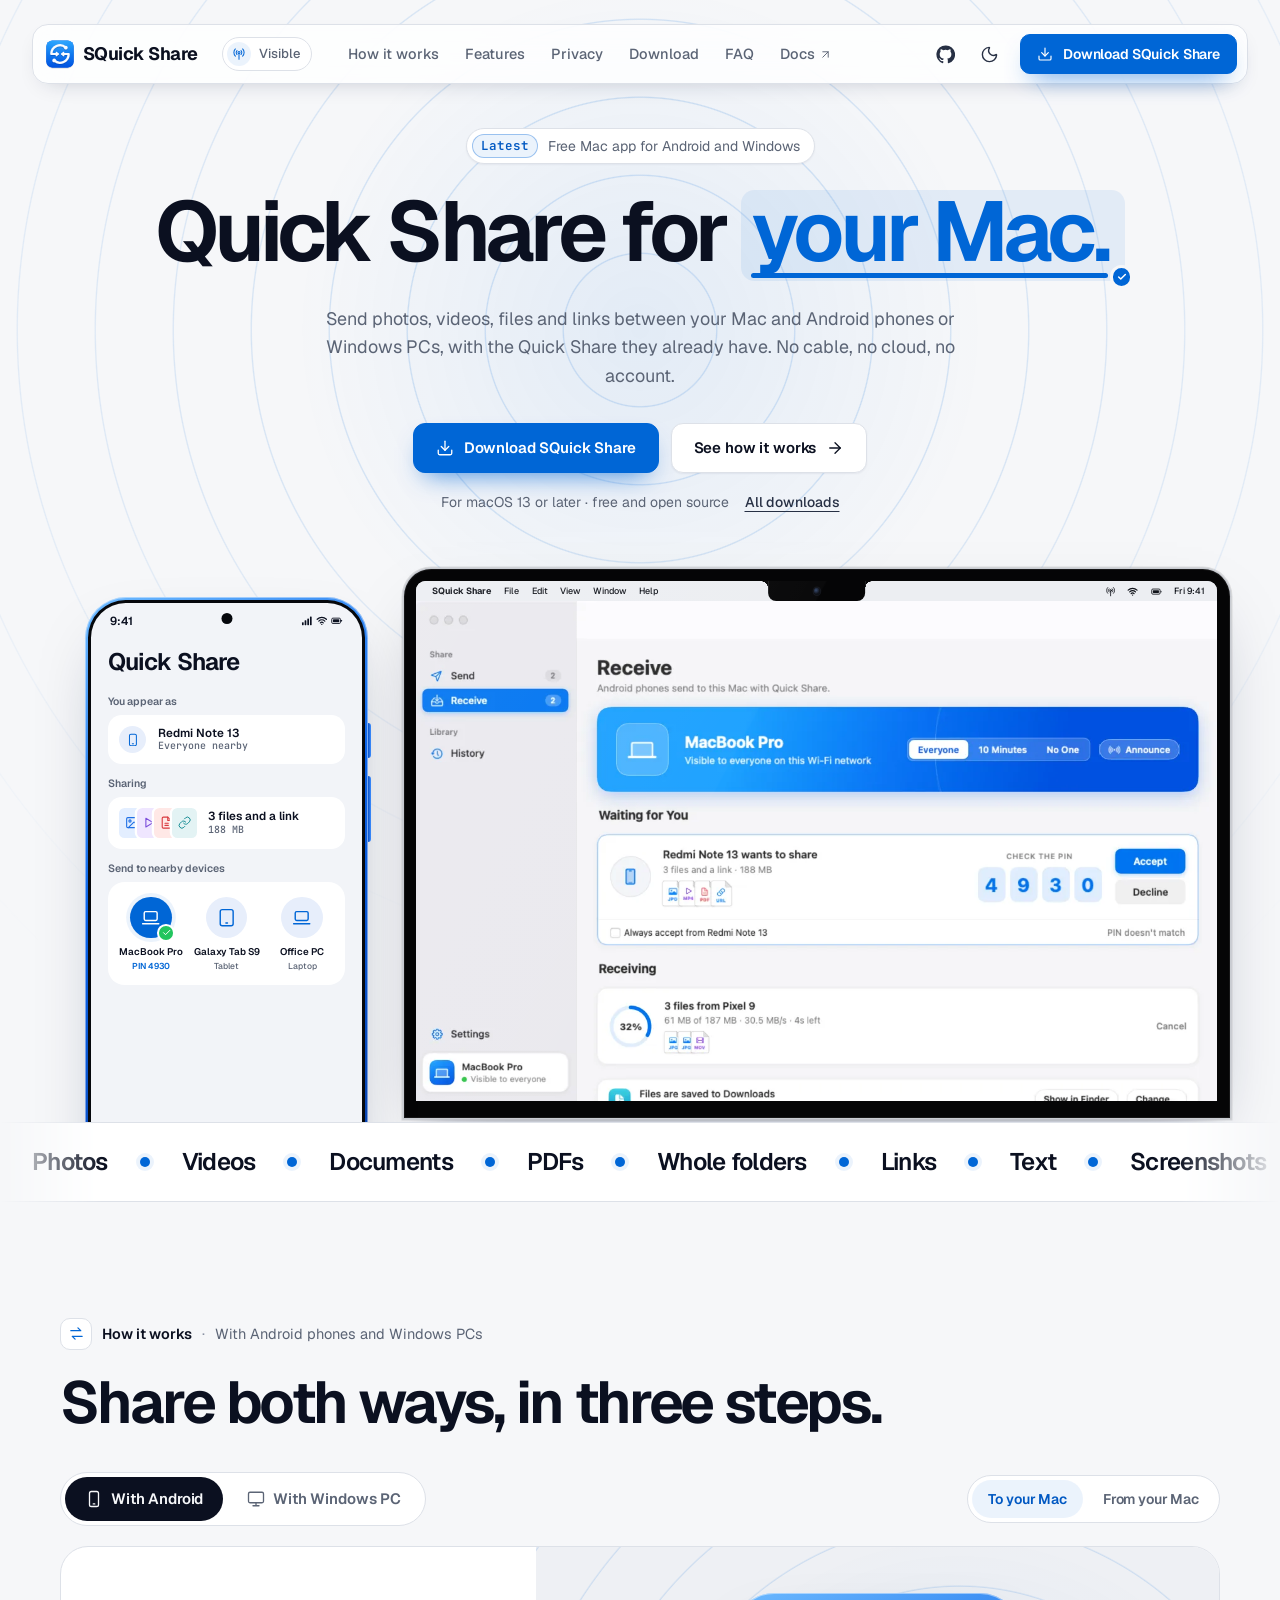
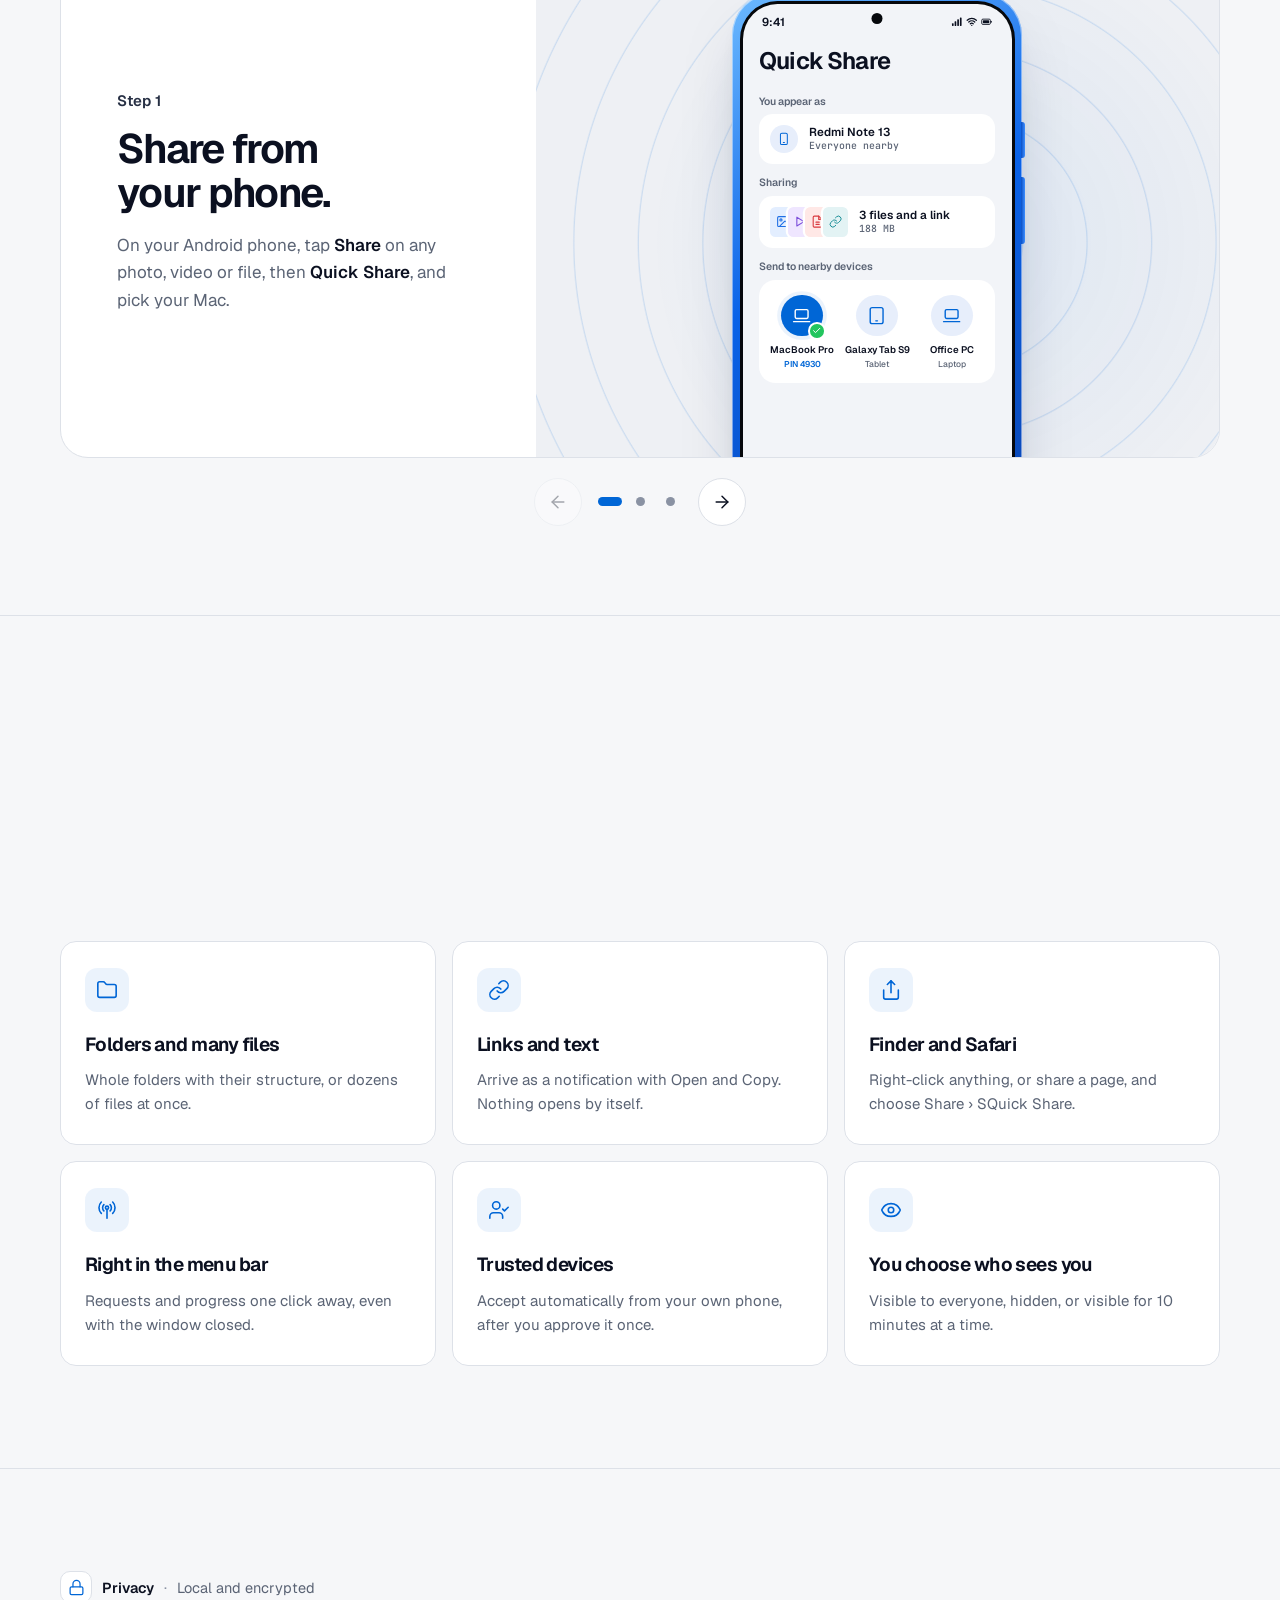
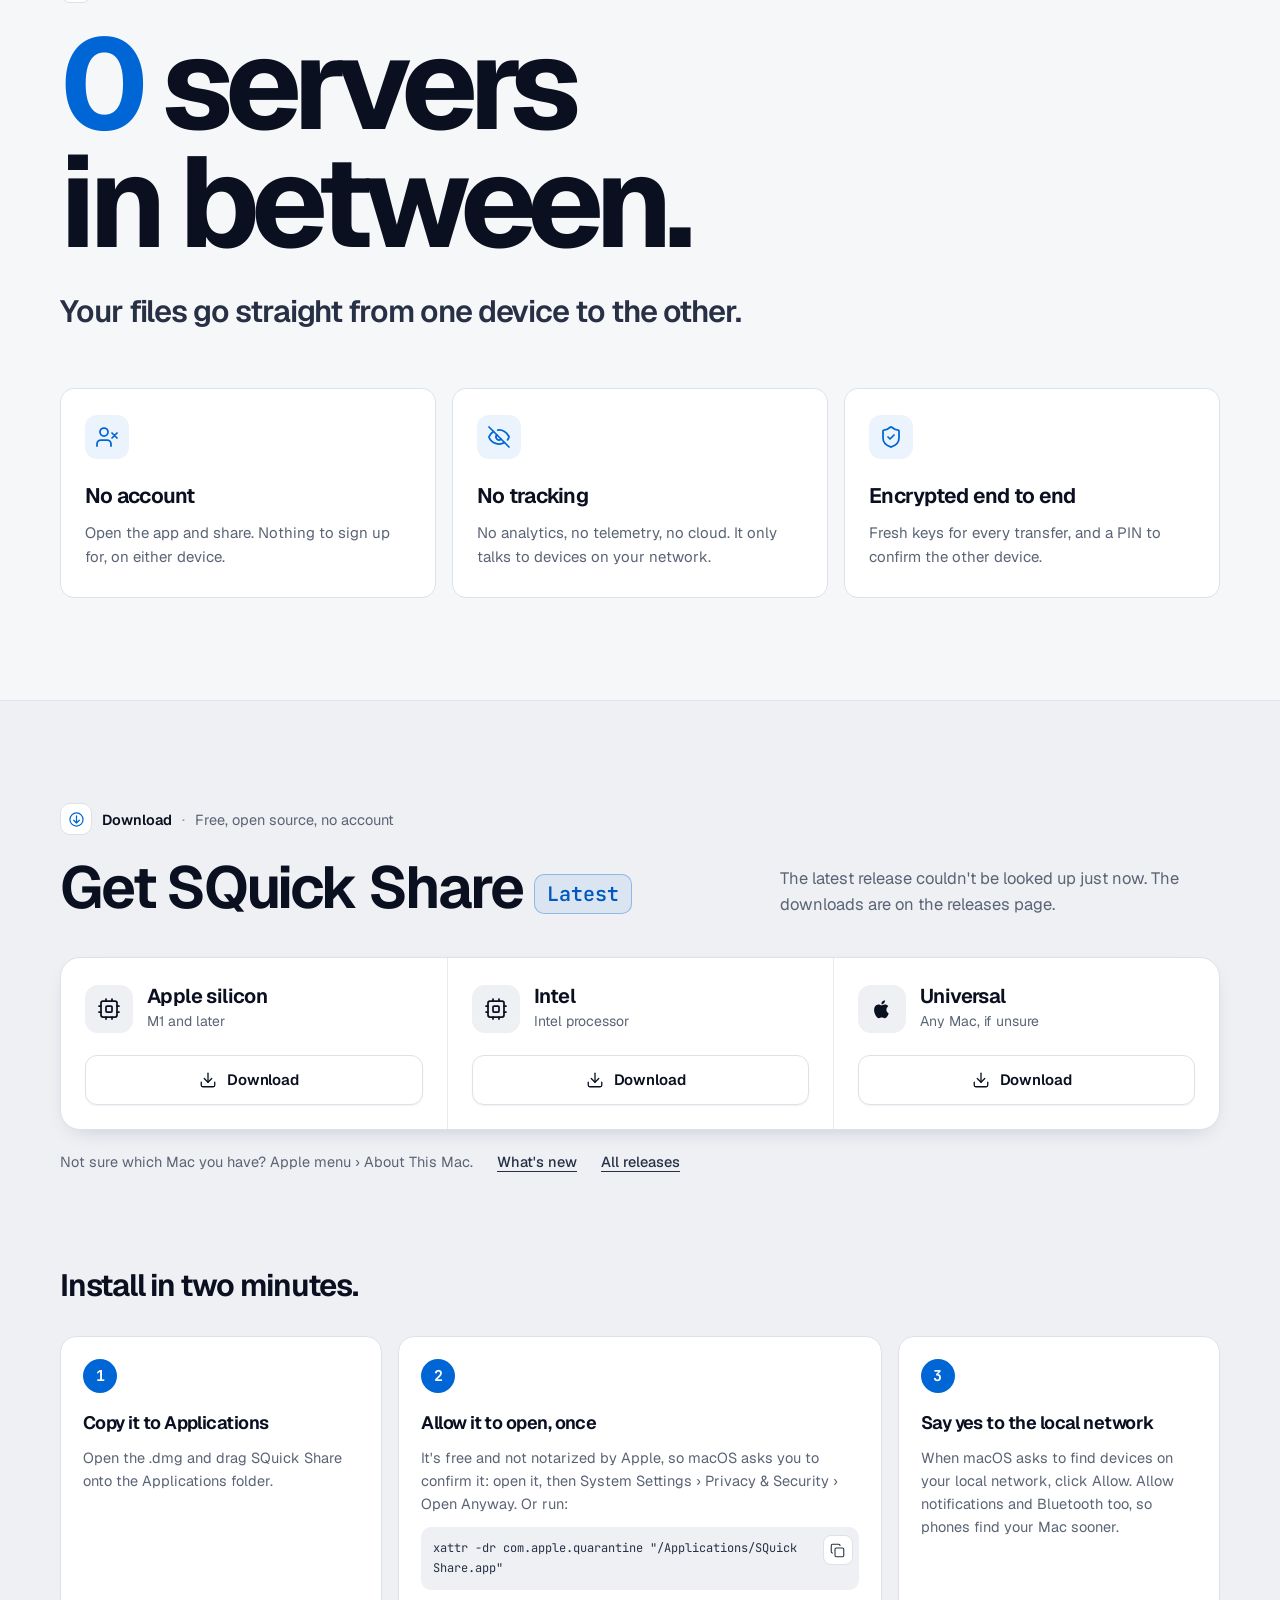
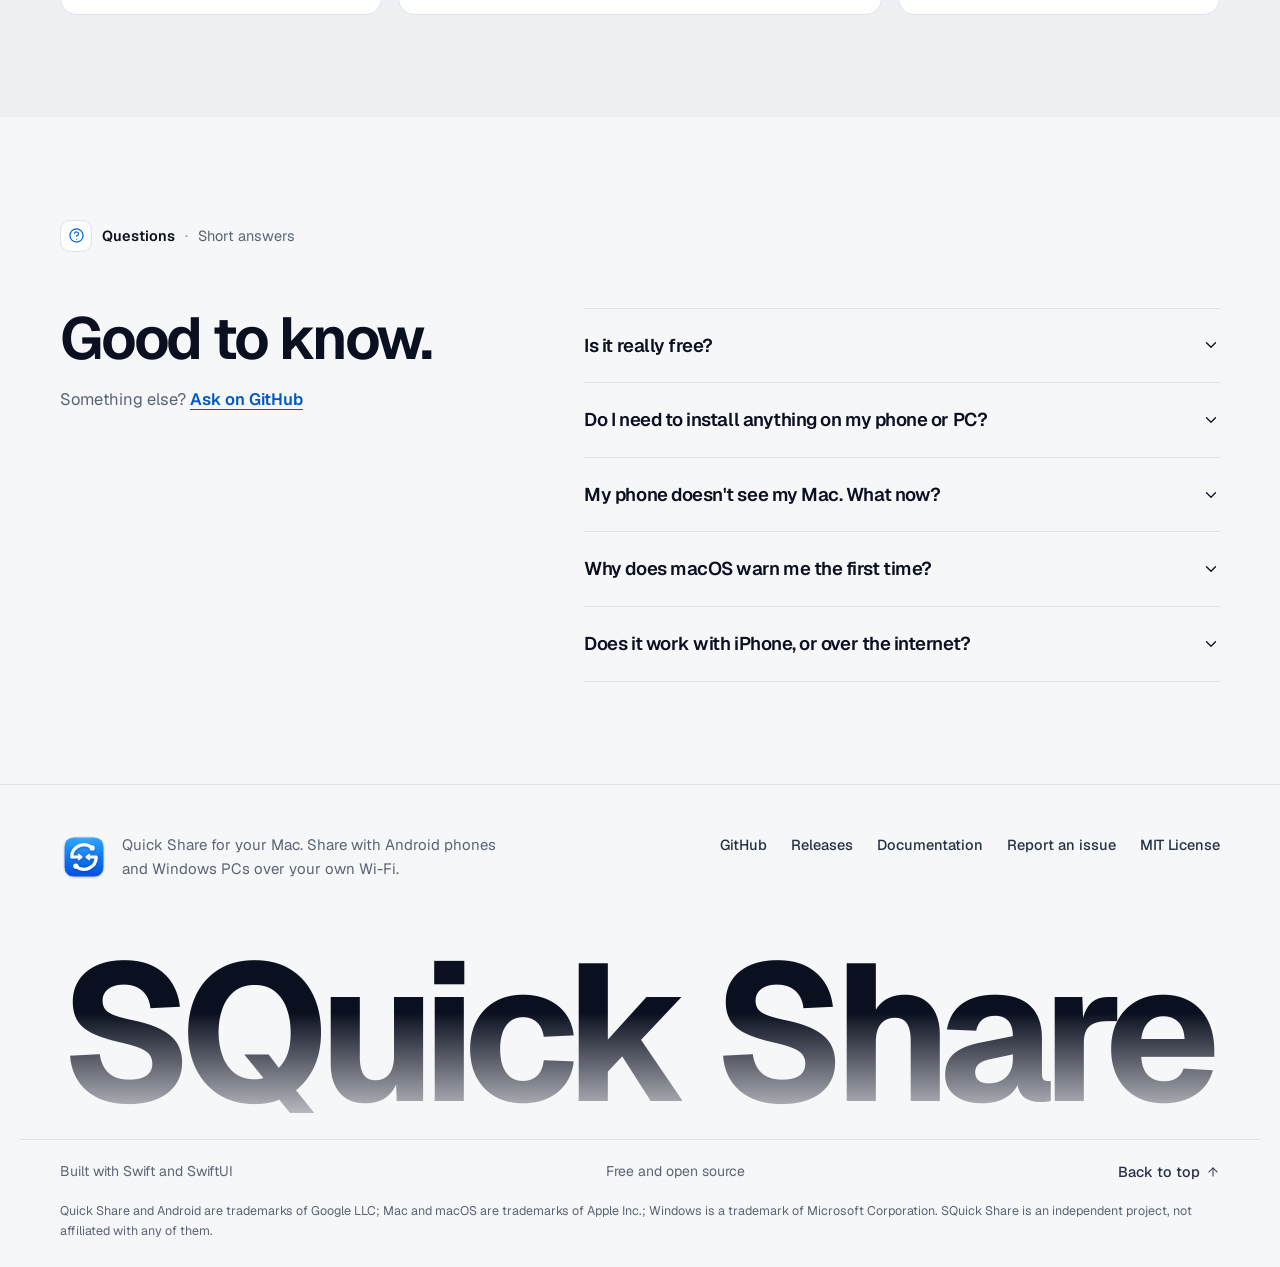
==== commit dacac0bc: "Website: a MacBook Pro for the Mac's screen; a thinner phone frame The Mac is drawn as a 14-inch Mac" ====
--- a/website/index.html
+++ b/website/index.html
@@ -231,6 +231,10 @@
       <symbol id="i-copy" viewBox="0 0 24 24" fill="none" stroke="currentColor" stroke-width="1.75" stroke-linecap="round" stroke-linejoin="round">
         <rect width="14" height="14" x="8" y="8" rx="2" />
         <path d="M4 16c-1.1 0-2-.9-2-2V4c0-1.1.9-2 2-2h10c1.1 0 2 .9 2 2" />
+      </symbol>
+      <!-- The pointer, for the guide's clips. -->
+      <symbol id="i-pointer" viewBox="0 0 20 24">
+        <path d="M2.5 1.8v17.4l4.4-4.2 3 6.8 3-1.3-2.9-6.6h6.2z" fill="#fff" stroke="#000" stroke-width="1.5" stroke-linejoin="round" />
       </symbol>
       <!-- A phone's status bar. -->
       <symbol id="i-signal" viewBox="0 0 24 24" fill="currentColor">
@@ -338,7 +342,6 @@
       <section class="hero" id="top" aria-labelledby="hero-title">
         <div class="field" data-field>
           <div class="field__rings" aria-hidden="true"></div>
-          <div class="field__waves" aria-hidden="true"><i></i><i></i><i></i></div>
 
           <div class="hero__copy">
             <p class="hero__chip reveal">
@@ -422,9 +425,11 @@
               </div>
             </div>
             <div class="stage__mac reveal">
-              <div class="laptop">
-                <div class="laptop__lid">
-                  <button class="laptop__screen" type="button" data-zoom aria-label="Enlarge the screenshot">
+              <div class="macbook">
+                <div class="macbook__lid">
+                  <div class="macbook__screen">
+                    <span class="macbook__notch" aria-hidden="true"><i></i></span><span class="macbook__menubar" aria-hidden="true"><b>SQuick Share</b><span>File</span><span>Edit</span><span>View</span><span>Window</span><span>Help</span><em><svg><use href="#i-antenna" /></svg><svg><use href="#i-wifi" /></svg><svg class="macbook__battery"><use href="#i-battery" /></svg><span>Fri 9:41</span></em></span>
+                    <button class="macbook__win" type="button" data-zoom aria-label="Enlarge the screenshot">
                     <img
                       class="only-light"
                       src="assets/shots/receive-light-1280.webp"
@@ -451,9 +456,9 @@
                       loading="lazy"
                       alt="The same request in SQuick Share's dark mode."
                     />
-                  </button>
+                    </button>
+                  </div>
                 </div>
-                <div class="laptop__base" aria-hidden="true"></div>
               </div>
             </div>
           </div>
@@ -534,7 +539,7 @@
                             <span class="qs__what"><b>Redmi Note 13</b><small>Everyone nearby</small></span>
                           </div>
                           <p class="qs__label">Sharing</p>
-                          <div class="qs__card">
+                          <div class="qs__card a-pop" style="--d: 0.2s">
                             <span class="qs__thumbs"
                               ><i class="t-img"><svg><use href="#i-image" /></svg></i
                               ><i class="t-vid"><svg><use href="#i-play" /></svg></i
@@ -545,15 +550,15 @@
                           </div>
                           <p class="qs__label">Send to nearby devices</p>
                           <div class="qs__devices">
-                            <span class="qs__dev is-on"
-                              ><i><svg><use href="#i-laptop" /></svg><em><svg><use href="#i-check" /></svg></em></i
+                            <span class="qs__dev is-on a-pop a-pick" style="--d: 0.6s; --p: 2s; --c: 3.5s"
+                              ><i><svg><use href="#i-laptop" /></svg><fx-ring style="--s: 128%; --sw: 5; --d: 2s; --t: 1.4s"><svg viewBox="0 0 36 36"><circle cx="18" cy="18" r="16" pathLength="100" /></svg></fx-ring><fx-tap style="--s: 13cqw; --d: 1.75s"></fx-tap><em><svg><use href="#i-check" /></svg></em></i
                               ><b>MacBook Pro</b><small>PIN 4930</small></span
                             >
-                            <span class="qs__dev"
+                            <span class="qs__dev a-pop" style="--d: 0.8s"
                               ><i><svg><use href="#i-tablet" /></svg></i><b>Galaxy Tab S9</b
                               ><small>Tablet</small></span
                             >
-                            <span class="qs__dev"
+                            <span class="qs__dev a-pop" style="--d: 1s"
                               ><i><svg><use href="#i-laptop" /></svg></i><b>Office PC</b
                               ><small>Laptop</small></span
                             >
@@ -573,9 +578,11 @@
                     </p>
                   </div>
                   <div class="slide__art">
-                    <div class="laptop">
-                      <div class="laptop__lid">
-                        <button class="laptop__screen" type="button" data-zoom aria-label="Enlarge the screenshot">
+                    <div class="macbook">
+                      <div class="macbook__lid">
+                        <div class="macbook__screen">
+                          <span class="macbook__notch" aria-hidden="true"><i></i></span><span class="macbook__menubar" aria-hidden="true"><b>SQuick Share</b><span>File</span><span>Edit</span><span>View</span><span>Window</span><span>Help</span><em><svg><use href="#i-antenna" /></svg><svg><use href="#i-wifi" /></svg><svg class="macbook__battery"><use href="#i-battery" /></svg><span>Fri 9:41</span></em></span>
+                          <button class="macbook__win" type="button" data-zoom aria-label="Enlarge the screenshot">
                           <img
                             class="only-light"
                             src="assets/shots/receive-light-1280.webp"
@@ -602,9 +609,14 @@
                             loading="lazy"
                             alt="The same Receive page in dark mode."
                           />
-                        </button>
+                          <fx-layer aria-hidden="true">
+                            <fx-box style="--x: 69.6%; --y: 52.8%; --w: 16.2%; --h: 7.8%; --d: 0.4s"></fx-box>
+                            <fx-cursor style="--x: 91.4%; --y: 52.1%; --fx: -26cqw; --fy: 12cqw; --d: 1.3s; --stay: 2.6s"><svg><use href="#i-pointer" /></svg></fx-cursor>
+                            <fx-tap style="--x: 91.4%; --y: 52.1%; --d: 2.45s"></fx-tap>
+                          </fx-layer>
+                          </button>
+                        </div>
                       </div>
-                      <div class="laptop__base" aria-hidden="true"></div>
                     </div>
                   </div>
                 </li>
@@ -618,9 +630,11 @@
                     </p>
                   </div>
                   <div class="slide__art">
-                    <div class="laptop">
-                      <div class="laptop__lid">
-                        <button class="laptop__screen" type="button" data-zoom aria-label="Enlarge the screenshot">
+                    <div class="macbook">
+                      <div class="macbook__lid">
+                        <div class="macbook__screen">
+                          <span class="macbook__notch" aria-hidden="true"><i></i></span><span class="macbook__menubar" aria-hidden="true"><b>SQuick Share</b><span>File</span><span>Edit</span><span>View</span><span>Window</span><span>Help</span><em><svg><use href="#i-antenna" /></svg><svg><use href="#i-wifi" /></svg><svg class="macbook__battery"><use href="#i-battery" /></svg><span>Fri 9:41</span></em></span>
+                          <button class="macbook__win" type="button" data-zoom aria-label="Enlarge the screenshot">
                           <img
                             class="only-light"
                             src="assets/shots/history-light-1280.webp"
@@ -647,9 +661,16 @@
                             loading="lazy"
                             alt="The same History page in dark mode."
                           />
-                        </button>
+                          <fx-layer aria-hidden="true">
+                            <fx-box style="--x: 22.6%; --y: 36.6%; --w: 74.9%; --h: 8.4%; --d: 0.3s; --r: 0.8cqw"></fx-box>
+                            <fx-box style="--x: 22.6%; --y: 45%; --w: 74.9%; --h: 8.8%; --d: 0.65s; --r: 0.8cqw"></fx-box>
+                            <fx-box style="--x: 22.6%; --y: 53.8%; --w: 74.9%; --h: 8.6%; --d: 1s; --r: 0.8cqw"></fx-box>
+                            <fx-cursor style="--x: 30.4%; --y: 90.5%; --fx: 22cqw; --fy: -16cqw; --d: 2s"><svg><use href="#i-pointer" /></svg></fx-cursor>
+                            <fx-tap style="--x: 30.4%; --y: 90.5%; --d: 3.15s"></fx-tap>
+                          </fx-layer>
+                          </button>
+                        </div>
                       </div>
-                      <div class="laptop__base" aria-hidden="true"></div>
                     </div>
                   </div>
                 </li>
@@ -681,9 +702,9 @@
                         </div>
                         <div class="qs qs--center">
                           <p class="qs__title">Quick Share</p>
-                          <div class="qs__radar"><i></i><i></i><i></i><span><svg><use href="#i-phone" /></svg></span></div>
-                          <p class="qs__big">Ready to receive</p>
-                          <p class="qs__sub">Visible to nearby devices as <b>Pixel 9</b></p>
+                          <div class="qs__radar"><i></i><i></i><i></i><span><svg><use href="#i-phone" /></svg><fx-tap style="--s: 26cqw; --d: 0.4s"></fx-tap></span></div>
+                          <p class="qs__big a-pop" style="--d: 0.8s">Ready to receive</p>
+                          <p class="qs__sub a-pop" style="--d: 1s">Visible to nearby devices as <b>Pixel 9</b></p>
                         </div>
                       </div>
                     </div>
@@ -699,9 +720,11 @@
                     </p>
                   </div>
                   <div class="slide__art">
-                    <div class="laptop">
-                      <div class="laptop__lid">
-                        <button class="laptop__screen" type="button" data-zoom aria-label="Enlarge the screenshot">
+                    <div class="macbook">
+                      <div class="macbook__lid">
+                        <div class="macbook__screen">
+                          <span class="macbook__notch" aria-hidden="true"><i></i></span><span class="macbook__menubar" aria-hidden="true"><b>SQuick Share</b><span>File</span><span>Edit</span><span>View</span><span>Window</span><span>Help</span><em><svg><use href="#i-antenna" /></svg><svg><use href="#i-wifi" /></svg><svg class="macbook__battery"><use href="#i-battery" /></svg><span>Fri 9:41</span></em></span>
+                          <button class="macbook__win" type="button" data-zoom aria-label="Enlarge the screenshot">
                           <img
                             class="only-light"
                             src="assets/shots/send-light-1280.webp"
@@ -728,9 +751,14 @@
                             loading="lazy"
                             alt="The same Send page in dark mode."
                           />
-                        </button>
+                          <fx-layer aria-hidden="true">
+                            <fx-cursor style="--x: 50.5%; --y: 55.4%; --fx: -22cqw; --fy: -17cqw; --d: 0.3s; --stay: 1.6s"><fx-chip><i class="t-img"><svg><use href="#i-image" /></svg></i>IMG_2041.jpg</fx-chip><svg><use href="#i-pointer" /></svg></fx-cursor>
+                            <fx-box style="--x: 41.7%; --y: 46.9%; --w: 17.7%; --h: 23.7%; --d: 1.2s"></fx-box>
+                            <fx-ring style="--x: 50.5%; --y: 55.4%; --s: 7.6cqw; --sw: 4; --d: 1.6s; --t: 1.8s"><svg viewBox="0 0 36 36"><circle cx="18" cy="18" r="16" pathLength="100" /></svg></fx-ring>
+                          </fx-layer>
+                          </button>
+                        </div>
                       </div>
-                      <div class="laptop__base" aria-hidden="true"></div>
                     </div>
                   </div>
                 </li>
@@ -755,7 +783,7 @@
                         </div>
                         <div class="qs">
                           <p class="qs__title">Quick Share</p>
-                          <div class="qs__ask">
+                          <div class="qs__ask a-pop" style="--d: 0.15s">
                             <span class="qs__avatar"><svg><use href="#i-laptop" /></svg></span>
                             <b>MacBook Pro</b>
                             <small>wants to share 3 files · 28.4 MB</small>
@@ -764,8 +792,11 @@
                               ><i class="t-img"><svg><use href="#i-image" /></svg></i
                               ><i class="t-doc"><svg><use href="#i-file" /></svg></i
                             ></span>
-                            <span class="qs__pin"><i>1</i><i>2</i><i>3</i><i>4</i></span>
-                            <span class="qs__buttons"><span>Decline</span><span class="is-main">Accept</span></span>
+                            <span class="qs__pin"><i class="a-pop" style="--d: 0.9s">1</i><i class="a-pop" style="--d: 1.05s">2</i><i class="a-pop" style="--d: 1.2s">3</i><i class="a-pop" style="--d: 1.35s">4</i></span>
+                            <span class="qs__end">
+                              <span class="qs__buttons a-hide" style="--d: 2.75s"><span>Decline</span><span class="is-main">Accept<fx-tap style="--s: 15cqw; --d: 2.35s"></fx-tap></span></span>
+                              <span class="qs__after a-show" style="--d: 2.85s"><span class="qs__bar"><i style="--d: 2.9s"></i></span><span class="qs__state"><span class="a-out" style="--d: 4.45s">Receiving 3 files…</span><span class="a-in" style="--d: 4.55s">Saved to Downloads</span></span></span>
+                            </span>
                           </div>
                         </div>
                       </div>
@@ -789,9 +820,11 @@
                     </p>
                   </div>
                   <div class="slide__art">
-                    <div class="laptop">
-                      <div class="laptop__lid">
-                        <button class="laptop__screen" type="button" data-zoom aria-label="Enlarge the screenshot">
+                    <div class="macbook">
+                      <div class="macbook__lid">
+                        <div class="macbook__screen">
+                          <span class="macbook__notch" aria-hidden="true"><i></i></span><span class="macbook__menubar" aria-hidden="true"><b>SQuick Share</b><span>File</span><span>Edit</span><span>View</span><span>Window</span><span>Help</span><em><svg><use href="#i-antenna" /></svg><svg><use href="#i-wifi" /></svg><svg class="macbook__battery"><use href="#i-battery" /></svg><span>Fri 9:41</span></em></span>
+                          <button class="macbook__win" type="button" data-zoom aria-label="Enlarge the screenshot">
                           <img
                             class="only-light"
                             src="assets/shots/visible-light-1280.webp"
@@ -818,9 +851,14 @@
                             loading="lazy"
                             alt="The same Receive page in dark mode."
                           />
-                        </button>
+                          <fx-layer aria-hidden="true">
+                            <fx-wave style="--x: 28.25%; --y: 29.7%; --s: 9cqw; --wave: #fff; --d: 0.2s"></fx-wave>
+                            <fx-cursor style="--x: 65%; --y: 29.7%; --fx: -12cqw; --fy: 18cqw; --d: 1.5s"><svg><use href="#i-pointer" /></svg></fx-cursor>
+                            <fx-tap style="--x: 65%; --y: 29.7%; --d: 2.65s"></fx-tap>
+                          </fx-layer>
+                          </button>
+                        </div>
                       </div>
-                      <div class="laptop__base" aria-hidden="true"></div>
                     </div>
                   </div>
                 </li>
@@ -842,24 +880,23 @@
                             <div class="pc__body">
                               <p class="pc__name">Office PC</p>
                               <div class="pc__drop">
-                                <span class="pc__file"><i class="t-doc"><svg><use href="#i-file" /></svg></i>Report.pdf</span>
-                                <span class="pc__file"><i class="t-dir"><svg><use href="#i-folder" /></svg></i>Photos</span>
-                                <small>2 items ready to send</small>
+                                <span class="pc__file a-drop" style="--d: 0.3s"><i class="t-doc"><svg><use href="#i-file" /></svg></i>Report.pdf</span>
+                                <span class="pc__file a-drop" style="--d: 0.5s"><i class="t-dir"><svg><use href="#i-folder" /></svg></i>Photos</span>
+                                <small class="a-pop" style="--d: 0.9s">2 items ready to send</small>
                               </div>
                               <p class="pc__label">Nearby devices</p>
                               <div class="pc__devices">
-                                <span class="qs__dev is-on"
-                                  ><i><svg><use href="#i-laptop" /></svg><em><svg><use href="#i-check" /></svg></em></i
+                                <span class="qs__dev is-on a-pop a-pick" style="--d: 1.1s; --p: 2.85s; --c: 4.3s"
+                                  ><i><svg><use href="#i-laptop" /></svg><fx-ring style="--s: 128%; --sw: 5; --d: 2.85s; --t: 1.4s"><svg viewBox="0 0 36 36"><circle cx="18" cy="18" r="16" pathLength="100" /></svg></fx-ring><fx-tap style="--s: 5cqw; --d: 2.75s"></fx-tap><fx-cursor style="--x: 55%; --y: 55%; --fx: -14cqw; --fy: -11cqw; --d: 1.6s; --stay: 2.6s; --s: 2.1cqw"><svg><use href="#i-pointer" /></svg></fx-cursor><em><svg><use href="#i-check" /></svg></em></i
                                   ><b>MacBook Pro</b></span
                                 >
-                                <span class="qs__dev"><i><svg><use href="#i-phone" /></svg></i><b>Pixel 9</b></span>
+                                <span class="qs__dev a-pop" style="--d: 1.25s"><i><svg><use href="#i-phone" /></svg></i><b>Pixel 9</b></span>
                               </div>
                             </div>
                           </div>
                           <div class="pc__task"><i></i><i></i><i></i><i></i><i></i></div>
                         </div>
                       </div>
-                      <div class="laptop__base" aria-hidden="true"></div>
                     </div>
                   </div>
                 </li>
@@ -873,9 +910,11 @@
                     </p>
                   </div>
                   <div class="slide__art">
-                    <div class="laptop">
-                      <div class="laptop__lid">
-                        <button class="laptop__screen" type="button" data-zoom aria-label="Enlarge the screenshot">
+                    <div class="macbook">
+                      <div class="macbook__lid">
+                        <div class="macbook__screen">
+                          <span class="macbook__notch" aria-hidden="true"><i></i></span><span class="macbook__menubar" aria-hidden="true"><b>SQuick Share</b><span>File</span><span>Edit</span><span>View</span><span>Window</span><span>Help</span><em><svg><use href="#i-antenna" /></svg><svg><use href="#i-wifi" /></svg><svg class="macbook__battery"><use href="#i-battery" /></svg><span>Fri 9:41</span></em></span>
+                          <button class="macbook__win" type="button" data-zoom aria-label="Enlarge the screenshot">
                           <img
                             class="only-light"
                             src="assets/shots/receive-light-1280.webp"
@@ -902,9 +941,14 @@
                             loading="lazy"
                             alt="The same request in dark mode."
                           />
-                        </button>
+                          <fx-layer aria-hidden="true">
+                            <fx-box style="--x: 69.6%; --y: 52.8%; --w: 16.2%; --h: 7.8%; --d: 0.4s"></fx-box>
+                            <fx-cursor style="--x: 91.4%; --y: 52.1%; --fx: -26cqw; --fy: 12cqw; --d: 1.3s; --stay: 2.6s"><svg><use href="#i-pointer" /></svg></fx-cursor>
+                            <fx-tap style="--x: 91.4%; --y: 52.1%; --d: 2.45s"></fx-tap>
+                          </fx-layer>
+                          </button>
+                        </div>
                       </div>
-                      <div class="laptop__base" aria-hidden="true"></div>
                     </div>
                   </div>
                 </li>
@@ -936,15 +980,14 @@
                             <div class="pc__bar"><i></i>Quick Share<span>–&#8195;□&#8195;✕</span></div>
                             <div class="pc__body pc__body--center">
                               <p class="pc__name">Office PC</p>
-                              <div class="qs__radar"><i></i><i></i><i></i><span><svg><use href="#i-laptop" /></svg></span></div>
-                              <p class="qs__big">Ready to receive</p>
-                              <p class="qs__sub">Everyone nearby can share with <b>Office PC</b></p>
+                              <div class="qs__radar"><i></i><i></i><i></i><span><svg><use href="#i-laptop" /></svg><fx-tap style="--s: 9cqw; --d: 1.45s"></fx-tap><fx-cursor style="--x: 55%; --y: 55%; --fx: 12cqw; --fy: 10cqw; --d: 0.3s; --s: 2.1cqw"><svg><use href="#i-pointer" /></svg></fx-cursor></span></div>
+                              <p class="qs__big a-pop" style="--d: 1.8s">Ready to receive</p>
+                              <p class="qs__sub a-pop" style="--d: 2s">Everyone nearby can share with <b>Office PC</b></p>
                             </div>
                           </div>
                           <div class="pc__task"><i></i><i></i><i></i><i></i><i></i></div>
                         </div>
                       </div>
-                      <div class="laptop__base" aria-hidden="true"></div>
                     </div>
                   </div>
                 </li>
@@ -958,9 +1001,11 @@
                     </p>
                   </div>
                   <div class="slide__art">
-                    <div class="laptop">
-                      <div class="laptop__lid">
-                        <button class="laptop__screen" type="button" data-zoom aria-label="Enlarge the screenshot">
+                    <div class="macbook">
+                      <div class="macbook__lid">
+                        <div class="macbook__screen">
+                          <span class="macbook__notch" aria-hidden="true"><i></i></span><span class="macbook__menubar" aria-hidden="true"><b>SQuick Share</b><span>File</span><span>Edit</span><span>View</span><span>Window</span><span>Help</span><em><svg><use href="#i-antenna" /></svg><svg><use href="#i-wifi" /></svg><svg class="macbook__battery"><use href="#i-battery" /></svg><span>Fri 9:41</span></em></span>
+                          <button class="macbook__win" type="button" data-zoom aria-label="Enlarge the screenshot">
                           <img
                             class="only-light"
                             src="assets/shots/send-light-1280.webp"
@@ -987,9 +1032,14 @@
                             loading="lazy"
                             alt="The same Send page in dark mode."
                           />
-                        </button>
+                          <fx-layer aria-hidden="true">
+                            <fx-cursor style="--x: 69.5%; --y: 55.4%; --fx: -22cqw; --fy: -17cqw; --d: 0.3s; --stay: 1.6s"><fx-chip><i class="t-doc"><svg><use href="#i-file" /></svg></i>Report.pdf</fx-chip><svg><use href="#i-pointer" /></svg></fx-cursor>
+                            <fx-box style="--x: 60.8%; --y: 46.9%; --w: 17.7%; --h: 23.7%; --d: 1.2s"></fx-box>
+                            <fx-ring style="--x: 69.5%; --y: 55.4%; --s: 7.6cqw; --sw: 4; --d: 1.6s; --t: 1.8s"><svg viewBox="0 0 36 36"><circle cx="18" cy="18" r="16" pathLength="100" /></svg></fx-ring>
+                          </fx-layer>
+                          </button>
+                        </div>
                       </div>
-                      <div class="laptop__base" aria-hidden="true"></div>
                     </div>
                   </div>
                 </li>
@@ -1003,9 +1053,11 @@
                     </p>
                   </div>
                   <div class="slide__art">
-                    <div class="laptop">
-                      <div class="laptop__lid">
-                        <button class="laptop__screen" type="button" data-zoom aria-label="Enlarge the screenshot">
+                    <div class="macbook">
+                      <div class="macbook__lid">
+                        <div class="macbook__screen">
+                          <span class="macbook__notch" aria-hidden="true"><i></i></span><span class="macbook__menubar" aria-hidden="true"><b>SQuick Share</b><span>File</span><span>Edit</span><span>View</span><span>Window</span><span>Help</span><em><svg><use href="#i-antenna" /></svg><svg><use href="#i-wifi" /></svg><svg class="macbook__battery"><use href="#i-battery" /></svg><span>Fri 9:41</span></em></span>
+                          <button class="macbook__win" type="button" data-zoom aria-label="Enlarge the screenshot">
                           <img
                             class="only-light"
                             src="assets/shots/hero-light-1280.webp"
@@ -1032,9 +1084,13 @@
                             loading="lazy"
                             alt="The same Send page in dark mode."
                           />
-                        </button>
+                          <fx-layer aria-hidden="true">
+                            <fx-box style="--x: 60.8%; --y: 58.2%; --w: 17.6%; --h: 23.8%; --d: 0.4s"></fx-box>
+                            <fx-wave style="--x: 71.9%; --y: 70.3%; --s: 4.5cqw; --wave: var(--live); --d: 0.7s"></fx-wave>
+                          </fx-layer>
+                          </button>
+                        </div>
                       </div>
-                      <div class="laptop__base" aria-hidden="true"></div>
                     </div>
                   </div>
                 </li>
--- a/website/css/site.css
+++ b/website/css/site.css
@@ -57,7 +57,10 @@
   --ui-line: #e1e5ec;
   --ui-chip: #e7eefb;
   --wall: linear-gradient(135deg, #b9c8ff, #d6c6ff 55%, #f2c8e6);
-  --base: linear-gradient(#e6e8ec, #b8bcc4);
+  /* The MacBook: silver aluminium. */
+  --mb-rim: #c9ccd2;
+  --bar: #eceef2;
+  --bar-ink: #10131a;
 }
 
 :root[data-theme="dark"] {
@@ -85,7 +88,10 @@
   --ui-line: #262e3f;
   --ui-chip: #1f2b42;
   --wall: linear-gradient(135deg, #1c2a5c, #2b1f55 55%, #40204b);
-  --base: linear-gradient(#4b505a, #272a31);
+  /* The MacBook: space black aluminium. */
+  --mb-rim: #3a3c41;
+  --bar: #17181d;
+  --bar-ink: #eef1f7;
 }
 
 /* Without scripts, follow the system. */
@@ -115,7 +121,10 @@
     --ui-line: #262e3f;
     --ui-chip: #1f2b42;
     --wall: linear-gradient(135deg, #1c2a5c, #2b1f55 55%, #40204b);
-    --base: linear-gradient(#4b505a, #272a31);
+    /* The MacBook: space black aluminium. */
+    --mb-rim: #3a3c41;
+    --bar: #17181d;
+    --bar-ink: #eef1f7;
   }
 }
 
@@ -600,8 +609,7 @@
   overflow: hidden;
   padding: 128px var(--pad) 0;
 }
-.field__rings,
-.field__waves {
+.field__rings {
   position: absolute;
   inset: 0;
   pointer-events: none;
@@ -627,39 +635,6 @@
     radial-gradient(circle at var(--cx) var(--cy), #000 25%, rgb(0 0 0 / 0.45) 70%);
   mask-composite: intersect;
 }
-/* "Visible": a wave goes out every few seconds. */
-.field__waves i {
-  position: absolute;
-  left: var(--cx);
-  top: var(--cy);
-  width: calc(var(--step) * 14);
-  aspect-ratio: 1;
-  border: 1.5px solid var(--accent);
-  border-radius: 50%;
-  translate: -50% -50%;
-  scale: 0.12;
-  opacity: 0;
-  animation: wave 6s cubic-bezier(0.25, 0.6, 0.3, 1) infinite;
-}
-.field__waves i:nth-child(2) {
-  animation-delay: 2s;
-}
-.field__waves i:nth-child(3) {
-  animation-delay: 4s;
-}
-@keyframes wave {
-  0% {
-    scale: 0.12;
-    opacity: 0;
-  }
-  8% {
-    opacity: 0.5;
-  }
-  100% {
-    scale: 1;
-    opacity: 0;
-  }
-}
 
 .hero__copy {
   position: relative;
@@ -795,7 +770,7 @@
   position: relative;
   z-index: 1;
   max-width: 1180px;
-  height: clamp(250px, 44vw, 560px);
+  aspect-ratio: 1180 / 553;
   margin: clamp(36px, 4.4vw, 56px) auto 0;
   clip-path: inset(-300px -60vw 0 -60vw);
 }
@@ -820,7 +795,7 @@
 }
 
 /* -------------------------------------------------------- the devices */
-/* A laptop: the lid with its screen, and the edge of its base. */
+/* A laptop (the Windows PC): the lid with its screen. */
 .laptop {
   position: relative;
 }
@@ -859,50 +834,185 @@
 button.laptop__screen {
   cursor: zoom-in;
 }
+.slide .laptop__screen {
+  container-type: inline-size;
+}
 .laptop__screen img {
   width: 100%;
   height: 100%;
   object-fit: cover;
   object-position: 0 0;
 }
-.laptop__base {
+
+/* A MacBook Pro, front on: the aluminium edge of the lid around a black
+   glass bezel, the notch with its camera, the display with rounded top
+   corners. The aluminium edge is silver in light, space black in dark. The display is 3024 × 1964, like the 14-inch model's:
+   below the menu bar and the notch, the app fills it, as in full screen. */
+.macbook {
   position: relative;
-  height: clamp(8px, 1.3vw, 16px);
-  margin: 0 -7%;
-  border-radius: 0 0 50% 50% / 0 0 100% 100%;
-  background: var(--base);
-  box-shadow: var(--shadow-sm);
-}
-.laptop__base::before {
+}
+.macbook__lid {
+  position: relative;
+  padding: 1.5% 1.5% 2%;
+  border-radius: 3.3% 3.3% 0 0 / 5% 5% 0 0;
+  background: #050506;
+  box-shadow:
+    0 0 0 1.5px var(--mb-rim),
+    0 0 0 2.5px rgb(0 0 0 / 0.1),
+    inset 0 0 0 1px rgb(255 255 255 / 0.07),
+    var(--shadow);
+}
+.macbook__screen {
+  container-type: inline-size;
+  position: relative;
+  aspect-ratio: 3024 / 1964;
+  border-radius: 1.2% 1.2% 0 0 / 1.85% 1.85% 0 0;
+  background: var(--bar);
+  overflow: hidden;
+}
+/* A faint reflection on the glass. */
+.macbook__screen::after {
   content: "";
+  position: absolute;
+  inset: 0;
+  z-index: 4;
+  background: linear-gradient(118deg, rgb(255 255 255 / 0.08), rgb(255 255 255 / 0.02) 38%, transparent 38.2%);
+  pointer-events: none;
+}
+/* The notch: as tall as the menu bar, with its camera lens, and small
+   curves where it meets the bezel. */
+.macbook__notch {
   position: absolute;
   top: 0;
   left: 50%;
-  width: 14%;
-  height: 42%;
-  border-radius: 0 0 8px 8px;
-  background: rgb(0 0 0 / 0.14);
+  z-index: 3;
+  width: 12.2%;
+  height: 3.9%;
+  border-radius: 0 0 1cqw 1cqw;
+  background: #050506;
   translate: -50% 0;
 }
-
+.macbook__notch::before,
+.macbook__notch::after {
+  content: "";
+  position: absolute;
+  top: 0;
+  width: 0.7cqw;
+  height: 0.7cqw;
+}
+.macbook__notch::before {
+  left: -0.7cqw;
+  background: radial-gradient(circle at 0 100%, transparent 0.68cqw, #050506 0.7cqw);
+}
+.macbook__notch::after {
+  right: -0.7cqw;
+  background: radial-gradient(circle at 100% 100%, transparent 0.68cqw, #050506 0.7cqw);
+}
+.macbook__notch i {
+  position: absolute;
+  top: 50%;
+  left: 50%;
+  width: 0.8cqw;
+  aspect-ratio: 1;
+  border-radius: 50%;
+  background: radial-gradient(circle at 35% 35%, #34476b, #0a0d14 62%);
+  box-shadow: 0 0 0 0.16cqw #111319;
+  translate: -50% -50%;
+}
+/* The menu bar, wrapping the notch: the app's menus on the left, the
+   menu bar icons (SQuick Share's among them) on the right. */
+.macbook__menubar {
+  position: absolute;
+  top: 0;
+  right: 0;
+  left: 0;
+  z-index: 2;
+  display: flex;
+  align-items: center;
+  gap: 1.6cqw;
+  height: 3.9%;
+  padding: 0 1.5cqw 0 2cqw;
+  background: var(--bar);
+  color: var(--bar-ink);
+  font: 500 1.12cqw/1 var(--sans);
+  white-space: nowrap;
+}
+.macbook__menubar b {
+  font-weight: 700;
+}
+.macbook__menubar em {
+  display: flex;
+  align-items: center;
+  gap: 1.3cqw;
+  margin-left: auto;
+  font-style: normal;
+}
+.macbook__menubar svg {
+  width: 1.4cqw;
+  height: 1.4cqw;
+}
+.macbook__menubar .macbook__battery {
+  width: 1.9cqw;
+}
+/* The app, full screen: everything below the menu bar. */
+.macbook__win {
+  container-type: inline-size;
+  position: absolute;
+  top: 3.9%;
+  right: 0;
+  bottom: 0;
+  left: 0;
+  z-index: 1;
+  display: block;
+  padding: 0;
+  border: 0;
+  background: #000;
+  overflow: hidden;
+  cursor: zoom-in;
+  box-shadow: 0 -1px 0 rgb(0 0 0 / 0.1);
+}
+.macbook__win img {
+  width: 100%;
+  height: 100%;
+  object-fit: cover;
+  object-position: 50% 0;
+}
 /* An Android phone, framed in the app's blue. Its screen is a drawing,
    sized with the phone (cqw), and follows the theme. */
 .phone {
   container-type: inline-size;
   position: relative;
   aspect-ratio: 9 / 19;
-  padding: 2.4%;
-  border-radius: 15% / 7.1%;
-  background: linear-gradient(150deg, #5cb0ff, #0a62e8 42%, #0a3fa6);
+  padding: 1.1%;
+  border-radius: 14.5% / 6.9%;
+  background: linear-gradient(150deg, #6dbaff, #0a62e8 42%, #0a3fa6);
   box-shadow:
-    inset 0 0 0 1.5px rgb(255 255 255 / 0.35),
+    inset 0 0 0 1px rgb(255 255 255 / 0.45),
     var(--shadow);
+}
+/* The power and volume buttons, on the right edge. */
+.phone::before,
+.phone::after {
+  content: "";
+  position: absolute;
+  right: -0.9%;
+  width: 1.1%;
+  border-radius: 0 3px 3px 0;
+  background: linear-gradient(90deg, #0a4fc4, #3d8eff);
+}
+.phone::before {
+  top: 21%;
+  height: 6%;
+}
+.phone::after {
+  top: 30%;
+  height: 11%;
 }
 .phone__screen {
   position: relative;
   height: 100%;
-  border: 1.4cqw solid #06080c;
-  border-radius: 12.6% / 6%;
+  border: 1.1cqw solid #06080c;
+  border-radius: 13.6% / 6.4%;
   background: var(--ui-bg);
   color: var(--ui-ink);
   overflow: hidden;
@@ -1030,7 +1140,7 @@
   min-width: 0;
   text-align: center;
 }
-.qs__dev i {
+.qs__dev > i {
   position: relative;
   display: grid;
   place-items: center;
@@ -1041,11 +1151,11 @@
   background: var(--ui-chip);
   color: var(--accent);
 }
-.qs__dev i svg {
+.qs__dev > i > svg {
   width: 7cqw;
   height: 7cqw;
 }
-.qs__dev.is-on i {
+.qs__dev.is-on > i {
   background: var(--accent);
   color: var(--accent-ink);
   box-shadow: 0 0 0 1.4cqw var(--accent-soft);
@@ -1097,7 +1207,7 @@
   aspect-ratio: 1;
   margin: 8cqw auto 6cqw;
 }
-.qs__radar i {
+.qs__radar > i {
   position: absolute;
   inset: 0;
   border: 0.5cqw solid var(--accent);
@@ -1105,10 +1215,10 @@
   opacity: 0;
   animation: radar 3.6s cubic-bezier(0.25, 0.6, 0.3, 1) infinite;
 }
-.qs__radar i:nth-child(2) {
+.qs__radar > i:nth-child(2) {
   animation-delay: 1.2s;
 }
-.qs__radar i:nth-child(3) {
+.qs__radar > i:nth-child(3) {
   animation-delay: 2.4s;
 }
 @keyframes radar {
@@ -1124,7 +1234,7 @@
     opacity: 0;
   }
 }
-.qs__radar span {
+.qs__radar > span {
   position: relative;
   display: grid;
   place-items: center;
@@ -1135,7 +1245,7 @@
   color: var(--accent-ink);
   box-shadow: 0 0 0 3cqw var(--accent-soft);
 }
-.qs__radar span svg {
+.qs__radar > span > svg {
   width: 45%;
   height: 45%;
 }
@@ -1213,7 +1323,7 @@
   width: 100%;
   margin-top: 3cqw;
 }
-.qs__buttons span {
+.qs__buttons > span {
   padding: 3.2cqw 0;
   border-radius: 99px;
   background: var(--ui-chip);
@@ -1342,16 +1452,16 @@
 .pc .qs__dev {
   gap: 0.6cqw;
 }
-.pc .qs__dev i {
+.pc .qs__dev > i {
   width: 6.4cqw;
   height: 6.4cqw;
   margin-bottom: 0.4cqw;
 }
-.pc .qs__dev i svg {
+.pc .qs__dev > i > svg {
   width: 3cqw;
   height: 3cqw;
 }
-.pc .qs__dev.is-on i {
+.pc .qs__dev.is-on > i {
   box-shadow: 0 0 0 0.6cqw var(--accent-soft);
 }
 .pc .qs__dev em {
@@ -1372,10 +1482,10 @@
   width: 22cqw;
   margin: 1cqw auto 1.6cqw;
 }
-.pc .qs__radar i {
+.pc .qs__radar > i {
   border-width: 0.2cqw;
 }
-.pc .qs__radar span {
+.pc .qs__radar > span {
   box-shadow: 0 0 0 1cqw var(--accent-soft);
 }
 .pc .qs__big {
@@ -1599,11 +1709,19 @@
     var(--panel-2);
   overflow: hidden;
 }
+/* The whole width of the computer shows (its buttons are where the clicks
+   land). */
 .slide__art .laptop {
   position: absolute;
-  top: 13%;
-  left: 8%;
-  width: 104%;
+  top: 12%;
+  left: 5%;
+  width: 90%;
+}
+.slide__art .macbook {
+  position: absolute;
+  top: 12%;
+  left: 9%;
+  width: 82%;
 }
 .slide__art--phone .phone {
   position: absolute;
@@ -2259,6 +2377,373 @@
   height: 20px;
 }
 
+/* ------------------------------------------------ the guide, played
+   Each step plays like a short clip while it's on screen: a tap or a click
+   where it happens, the pointer coming in, a highlight, a progress ring.
+   The pieces are their own elements (fx-*), hidden until a step plays
+   (.is-play, set and restarted by js/site.js); the drawn screens show their
+   finished state otherwise, and with reduced motion. */
+fx-layer {
+  position: absolute;
+  inset: 0;
+  overflow: hidden;
+  pointer-events: none;
+}
+fx-box,
+fx-tap,
+fx-cursor,
+fx-ring,
+fx-wave {
+  position: absolute;
+  display: block;
+  opacity: 0;
+  pointer-events: none;
+}
+/* A highlight around part of the screen. */
+fx-box {
+  left: var(--x);
+  top: var(--y);
+  width: var(--w);
+  height: var(--h);
+  border-radius: var(--r, 1.2cqw);
+  box-shadow:
+    0 0 0 0.35cqw var(--accent),
+    0 0 0 1.4cqw color-mix(in srgb, var(--accent) 22%, transparent);
+}
+/* A tap or a click: a ripple where it lands. */
+fx-tap {
+  left: var(--x, 50%);
+  top: var(--y, 50%);
+  width: var(--s, 4.4cqw);
+  aspect-ratio: 1;
+  border-radius: 50%;
+  background: rgb(255 255 255 / 0.55);
+  box-shadow:
+    0 0 0 0.3cqw var(--accent),
+    0 0.6cqw 1.6cqw rgb(0 0 0 / 0.25);
+  translate: -50% -50%;
+}
+/* The pointer: it comes in from (--fx, --fy) to its target and clicks. Its
+   tip is the element's top-left corner. */
+fx-cursor {
+  left: var(--x, 50%);
+  top: var(--y, 50%);
+  width: var(--s, 2.6cqw);
+  transform-origin: 0 0;
+  filter: drop-shadow(0 0.2cqw 0.4cqw rgb(0 0 0 / 0.35));
+}
+fx-cursor > svg {
+  display: block;
+  width: 100%;
+  height: auto;
+  aspect-ratio: 20 / 24;
+}
+/* A file being dragged, under the pointer. */
+fx-chip {
+  position: absolute;
+  top: 110%;
+  left: 60%;
+  display: flex;
+  align-items: center;
+  gap: 0.6cqw;
+  padding: 0.55cqw 1.1cqw 0.55cqw 0.55cqw;
+  border-radius: 0.9cqw;
+  background: var(--panel);
+  color: var(--ink);
+  font: 600 1.35cqw/1 var(--sans);
+  white-space: nowrap;
+  box-shadow: 0 0.8cqw 2cqw rgb(0 0 0 / 0.28);
+}
+fx-chip i {
+  display: grid;
+  place-items: center;
+  width: 2.2cqw;
+  height: 2.6cqw;
+  border-radius: 0.45cqw;
+}
+fx-chip svg {
+  width: 1.3cqw;
+  height: 1.3cqw;
+}
+/* A progress ring filling around a device. */
+fx-ring {
+  left: var(--x, 50%);
+  top: var(--y, 50%);
+  width: var(--s, 8cqw);
+  aspect-ratio: 1;
+  translate: -50% -50%;
+}
+fx-ring svg {
+  display: block;
+  width: 100%;
+  height: 100%;
+  rotate: -90deg;
+  overflow: visible;
+}
+fx-ring circle {
+  fill: none;
+  stroke: var(--accent);
+  stroke-width: var(--sw, 3);
+  stroke-linecap: round;
+  stroke-dasharray: 100;
+  stroke-dashoffset: 100;
+}
+/* "Visible": waves going out from a device. */
+fx-wave {
+  left: var(--x, 50%);
+  top: var(--y, 50%);
+  width: var(--s, 9cqw);
+  aspect-ratio: 1;
+  border: 0.3cqw solid var(--wave, var(--accent));
+  border-radius: 50%;
+  translate: -50% -50%;
+}
+
+/* Played: each piece starts after its delay (--d). */
+.slide.is-play fx-box {
+  animation: fx-glow 1.9s var(--ease) var(--d, 0s) both;
+}
+.slide.is-play fx-tap {
+  animation: fx-tap 0.8s var(--ease) var(--d, 0s) both;
+}
+.slide.is-play fx-cursor {
+  animation:
+    fx-come 1.1s cubic-bezier(0.45, 0, 0.2, 1) var(--d, 0s) both,
+    fx-press 0.35s ease calc(var(--d, 0s) + 1.15s) both,
+    fx-leave 0.5s ease calc(var(--d, 0s) + var(--stay, 2.4s)) forwards;
+}
+.slide.is-play fx-chip {
+  animation: fx-drop 0.35s ease calc(var(--d, 0s) + 1.2s) forwards;
+}
+.slide.is-play fx-ring {
+  animation: fx-show 0.2s var(--d, 0s) both;
+}
+.slide.is-play fx-ring circle {
+  animation: fx-fill var(--t, 1.6s) cubic-bezier(0.4, 0, 0.2, 1) var(--d, 0s) both;
+}
+.slide.is-play fx-wave {
+  animation: fx-wave 1.8s cubic-bezier(0.2, 0.6, 0.3, 1) var(--d, 0s) 3 both;
+}
+/* The drawn screens: things appear, a device gets picked, a button gives
+   way to progress. */
+.slide.is-play .a-pop {
+  animation: a-pop 0.5s var(--ease) var(--d, 0s) both;
+}
+.slide.is-play .a-drop {
+  animation: a-drop 0.6s cubic-bezier(0.3, 1.4, 0.5, 1) var(--d, 0s) both;
+}
+.slide.is-play .a-pick > i {
+  animation: a-pick 0.4s ease var(--p, 1s) both;
+}
+.slide.is-play .a-pick em {
+  animation: a-check 0.45s cubic-bezier(0.3, 1.6, 0.5, 1) var(--c, 2s) both;
+}
+.slide.is-play .a-pick small {
+  animation: a-fade 0.4s ease var(--c, 2s) both;
+}
+.a-show,
+.a-in {
+  opacity: 0;
+}
+.slide.is-play .a-show,
+.slide.is-play .a-in {
+  animation: a-in 0.35s ease var(--d, 0s) forwards;
+}
+.slide.is-play .a-hide,
+.slide.is-play .a-out {
+  animation: a-out 0.3s ease var(--d, 0s) forwards;
+}
+@keyframes fx-glow {
+  0% {
+    opacity: 0;
+    scale: 1.08;
+  }
+  18% {
+    opacity: 1;
+    scale: 1;
+  }
+  75% {
+    opacity: 1;
+  }
+  100% {
+    opacity: 0;
+  }
+}
+@keyframes fx-tap {
+  0% {
+    opacity: 0;
+    scale: 1.8;
+  }
+  30% {
+    opacity: 1;
+    scale: 1;
+  }
+  50% {
+    scale: 0.82;
+  }
+  100% {
+    opacity: 0;
+    scale: 1.5;
+  }
+}
+@keyframes fx-come {
+  0% {
+    opacity: 0;
+    translate: var(--fx, -10cqw) var(--fy, 8cqw);
+  }
+  20% {
+    opacity: 1;
+  }
+  100% {
+    opacity: 1;
+    translate: 0 0;
+  }
+}
+@keyframes fx-press {
+  50% {
+    scale: 0.82;
+  }
+}
+@keyframes fx-leave {
+  to {
+    opacity: 0;
+  }
+}
+@keyframes fx-drop {
+  to {
+    opacity: 0;
+    scale: 0.4;
+  }
+}
+@keyframes fx-show {
+  from {
+    opacity: 0;
+  }
+  to {
+    opacity: 1;
+  }
+}
+@keyframes fx-fill {
+  to {
+    stroke-dashoffset: 0;
+  }
+}
+@keyframes fx-wave {
+  0% {
+    opacity: 0;
+    scale: 0.4;
+  }
+  15% {
+    opacity: 0.85;
+  }
+  100% {
+    opacity: 0;
+    scale: 1.9;
+  }
+}
+@keyframes a-pop {
+  from {
+    opacity: 0;
+    transform: translateY(12%) scale(0.94);
+  }
+}
+@keyframes a-drop {
+  from {
+    opacity: 0;
+    transform: translateY(-140%);
+  }
+}
+@keyframes a-pick {
+  from {
+    background: var(--ui-chip);
+    color: var(--accent);
+    box-shadow: none;
+  }
+}
+@keyframes a-check {
+  from {
+    scale: 0;
+  }
+}
+@keyframes a-fade {
+  from {
+    opacity: 0;
+  }
+}
+@keyframes a-in {
+  from {
+    opacity: 0;
+    transform: translateY(8%);
+  }
+  to {
+    opacity: 1;
+    transform: none;
+  }
+}
+@keyframes a-out {
+  to {
+    opacity: 0;
+    transform: scale(0.96);
+  }
+}
+
+/* The accept screen after Accept: a progress bar, then where the files went. */
+.qs__end {
+  display: grid;
+  width: 100%;
+  margin-top: 3cqw;
+}
+.qs__end > * {
+  grid-area: 1 / 1;
+}
+.qs__end .qs__buttons {
+  margin-top: 0;
+}
+.qs__buttons .is-main {
+  position: relative;
+}
+.qs__after {
+  display: flex;
+  flex-direction: column;
+  align-items: center;
+  justify-content: center;
+  gap: 2.2cqw;
+}
+.qs__bar {
+  width: 100%;
+  height: 2cqw;
+  border-radius: 99px;
+  background: var(--ui-chip);
+  overflow: hidden;
+}
+.qs__bar i {
+  display: block;
+  height: 100%;
+  border-radius: inherit;
+  background: var(--accent);
+  transform: scaleX(0);
+  transform-origin: 0 50%;
+}
+.slide.is-play .qs__bar i {
+  animation: a-grow 1.5s cubic-bezier(0.4, 0, 0.2, 1) var(--d, 0s) forwards;
+}
+@keyframes a-grow {
+  to {
+    transform: none;
+  }
+}
+.qs__state {
+  display: grid;
+  color: var(--ui-muted);
+  font: 600 3.6cqw/1.3 var(--sans);
+}
+.qs__state > * {
+  grid-area: 1 / 1;
+}
+.qs__state .a-in {
+  color: var(--accent);
+}
+
 /* ---------------------------------------------------------------- motion
    Smooth wheel scrolling is in js/scroll.js; the page keeps native
    scrolling underneath. */
@@ -2518,7 +3003,7 @@
     margin-right: auto;
   }
   .stage {
-    height: clamp(250px, 66vw, 520px);
+    aspect-ratio: 100 / 55.5;
   }
   .stage__mac {
     width: 82%;
@@ -2535,9 +3020,14 @@
     min-height: clamp(300px, 62vw, 460px);
   }
   .slide__art .laptop {
-    top: 12%;
-    left: 7%;
-    width: 104%;
+    top: 11%;
+    left: 5%;
+    width: 90%;
+  }
+  .slide__art .macbook {
+    top: 11%;
+    left: 9%;
+    width: 82%;
   }
   .dl {
     grid-template-columns: minmax(0, 1fr);
@@ -2608,7 +3098,7 @@
     width: auto;
   }
   .stage {
-    height: 78vw;
+    aspect-ratio: 100 / 62;
   }
   .stage__mac {
     width: 92%;
@@ -2679,17 +3169,22 @@
     animation-iteration-count: 1 !important;
     transition-duration: 0.01ms !important;
   }
-  .field__waves {
-    display: none;
-  }
-  .qs__radar i {
+  .qs__radar > i {
     animation: none;
     opacity: 0.3;
   }
-  .qs__radar i:nth-child(2) {
+  fx-layer,
+  fx-box,
+  fx-tap,
+  fx-cursor,
+  fx-ring,
+  fx-wave {
+    display: none !important;
+  }
+  .qs__radar > i:nth-child(2) {
     scale: 0.74;
   }
-  .qs__radar i:nth-child(3) {
+  .qs__radar > i:nth-child(3) {
     scale: 0.5;
   }
   .js .reveal,
